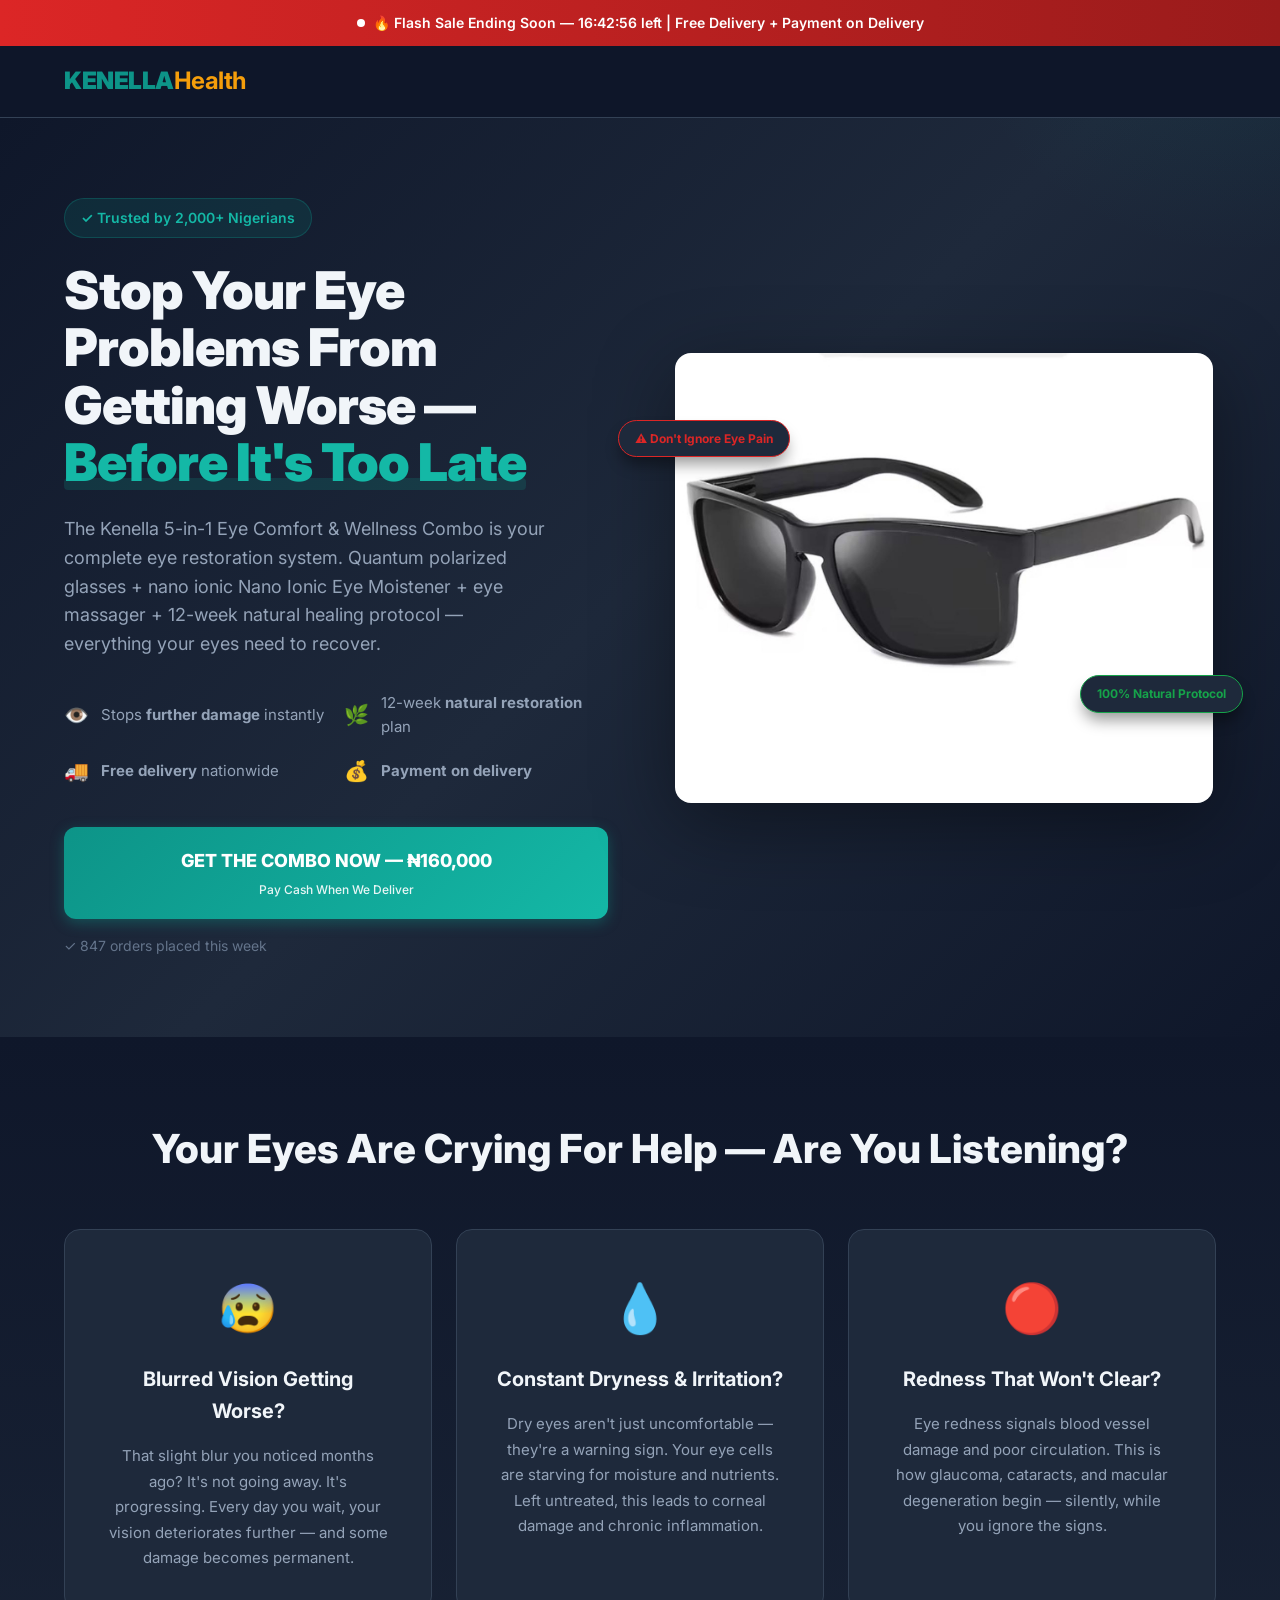
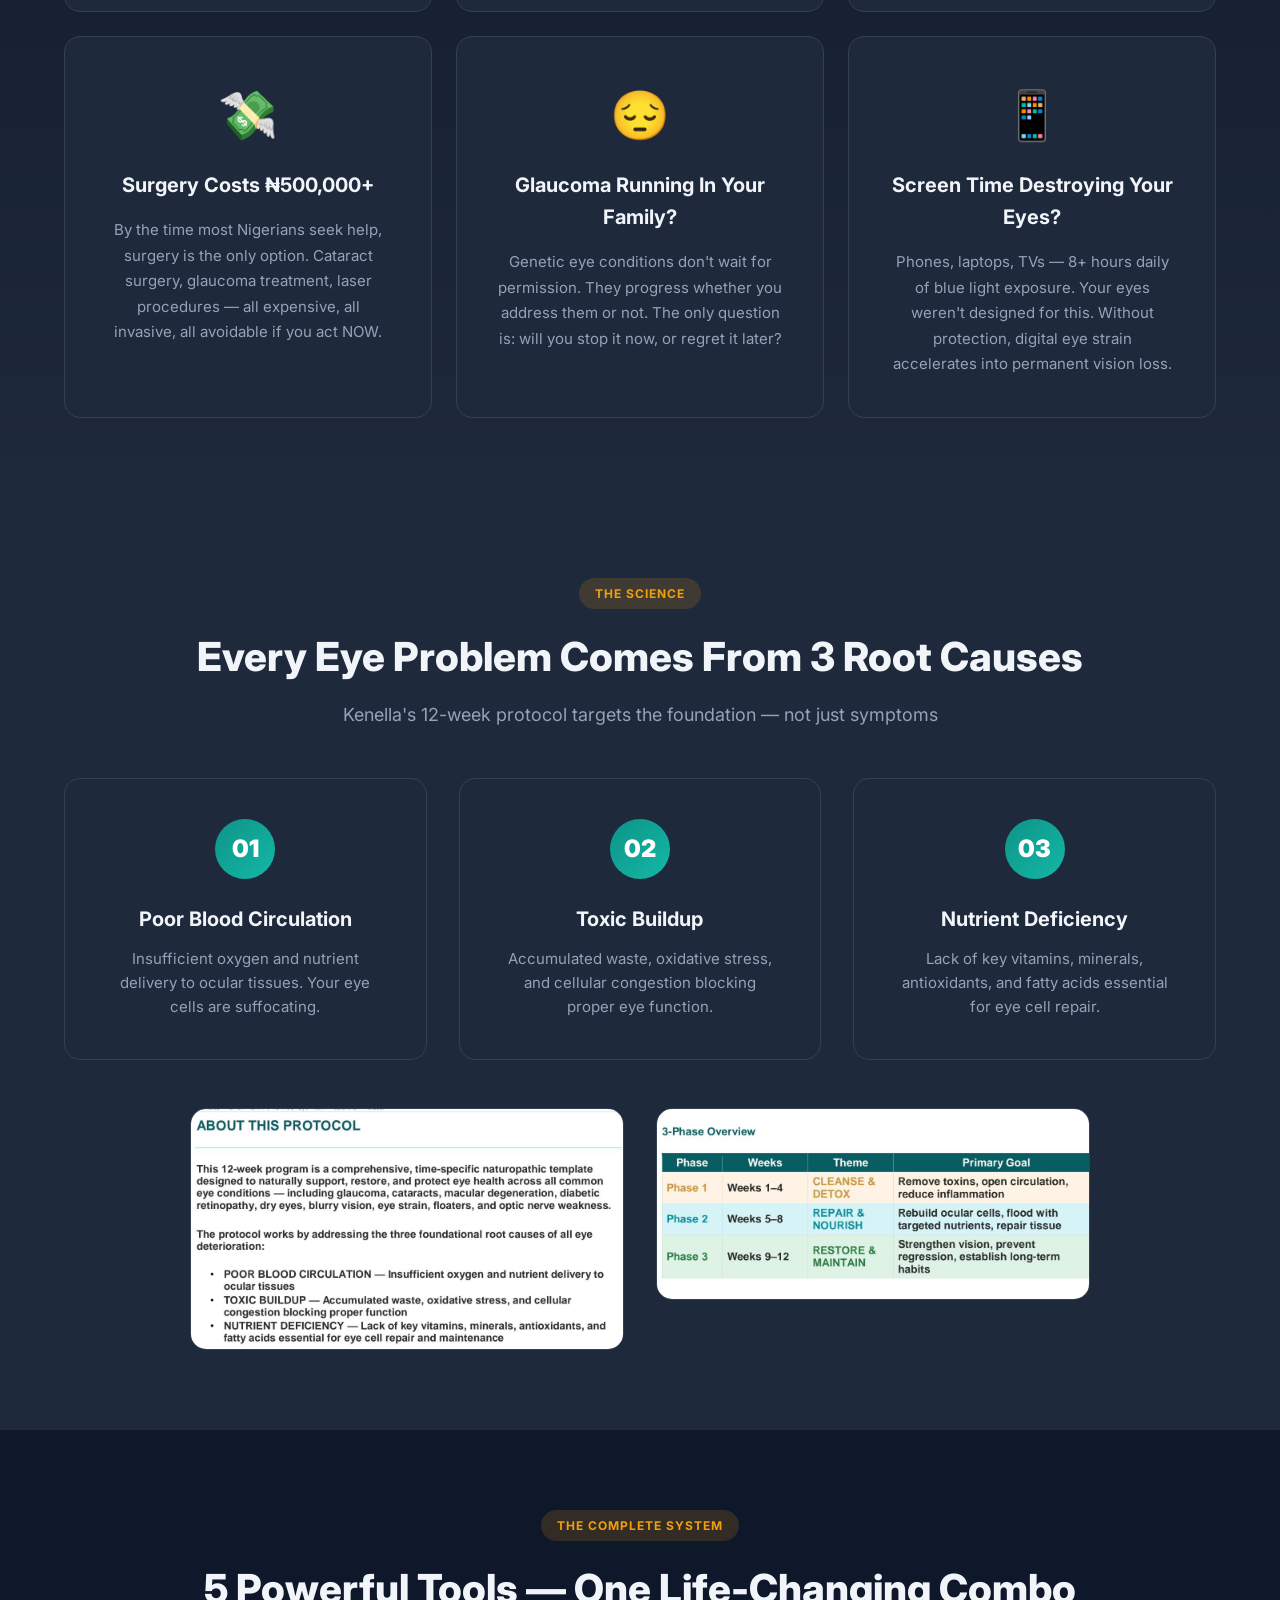
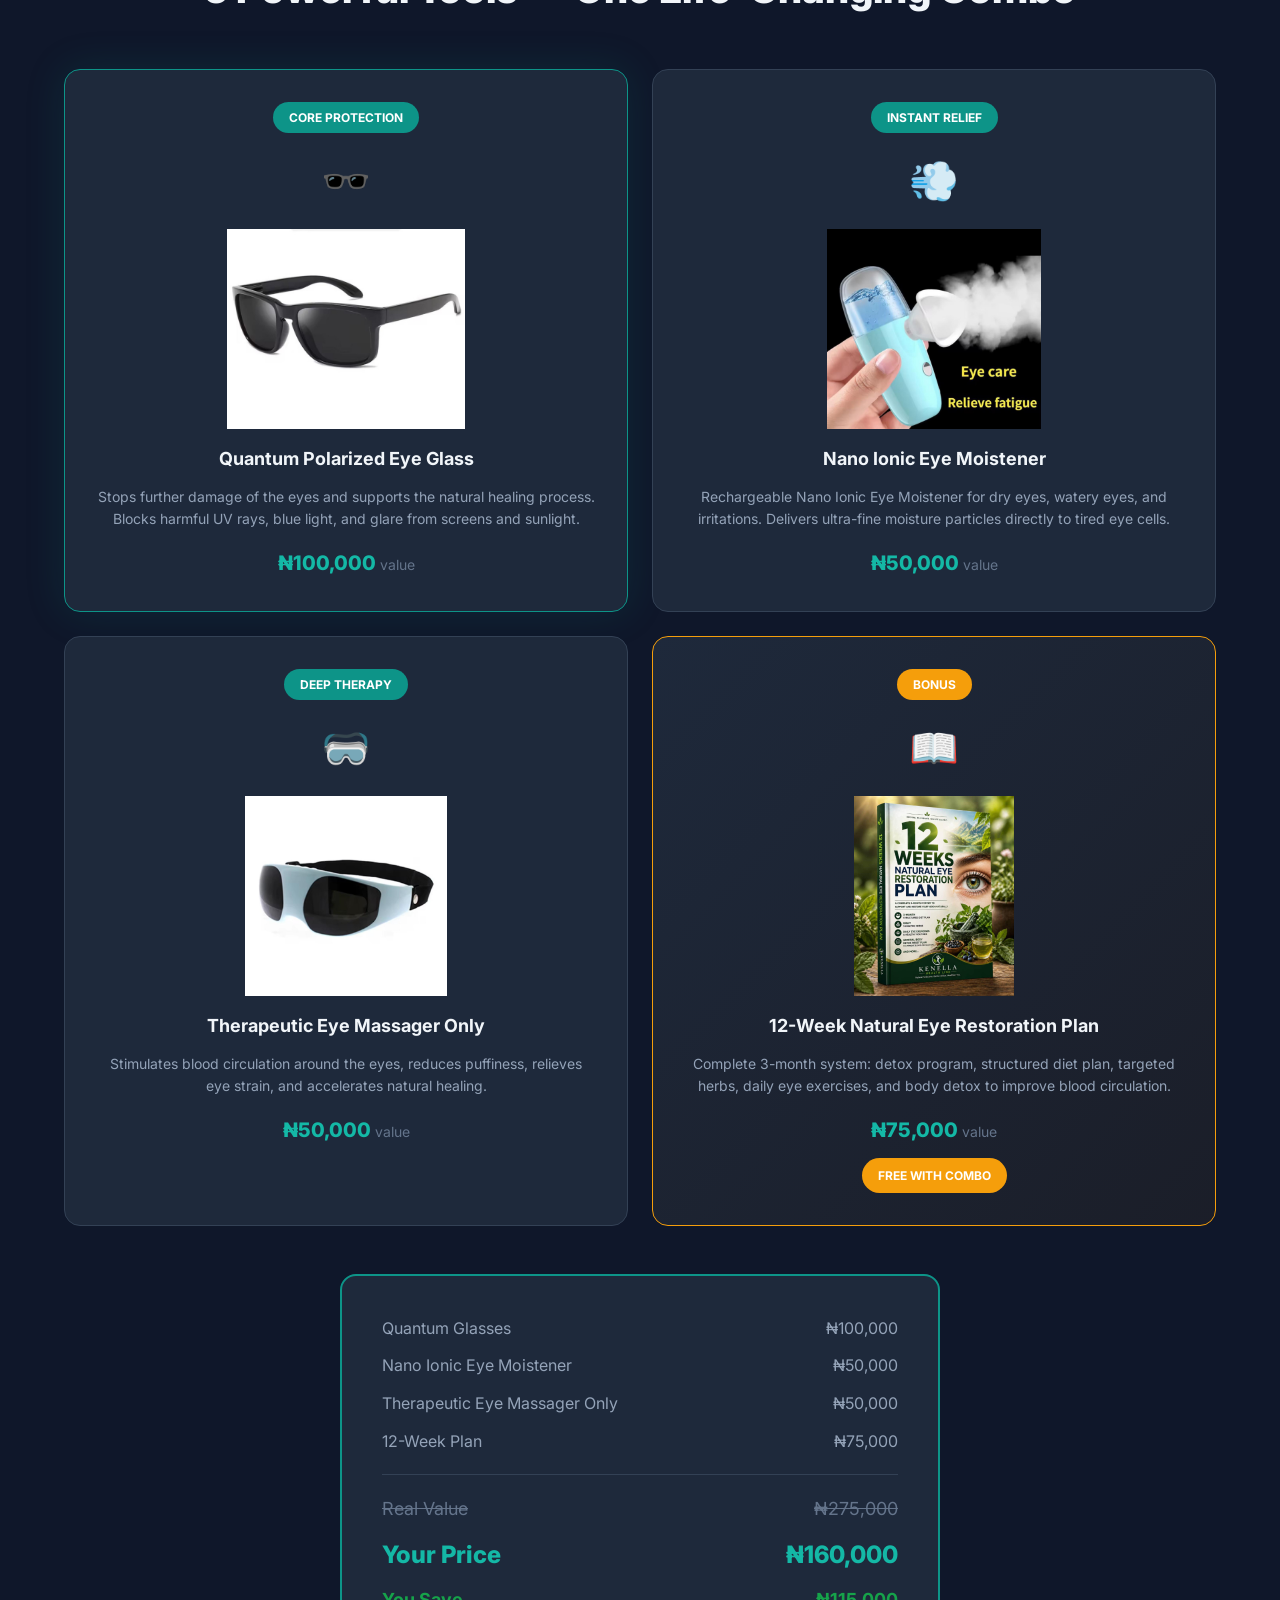
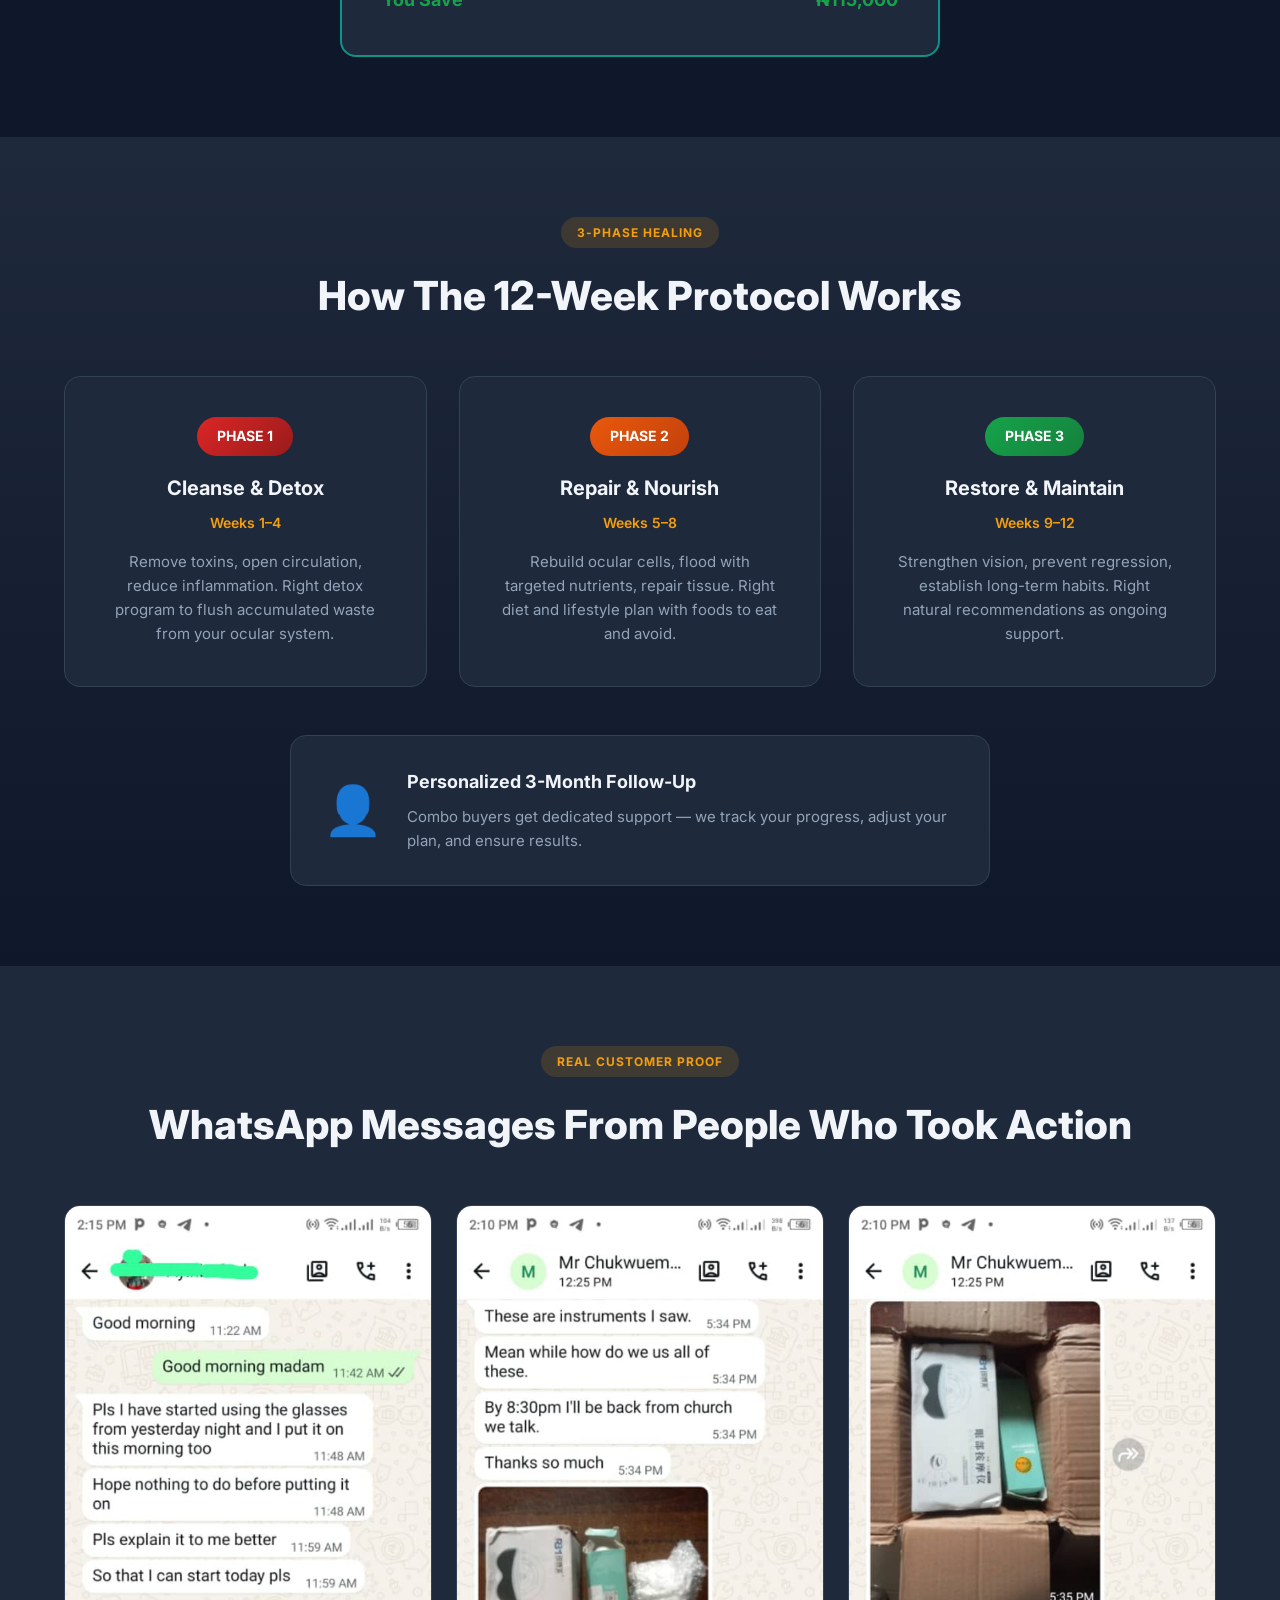
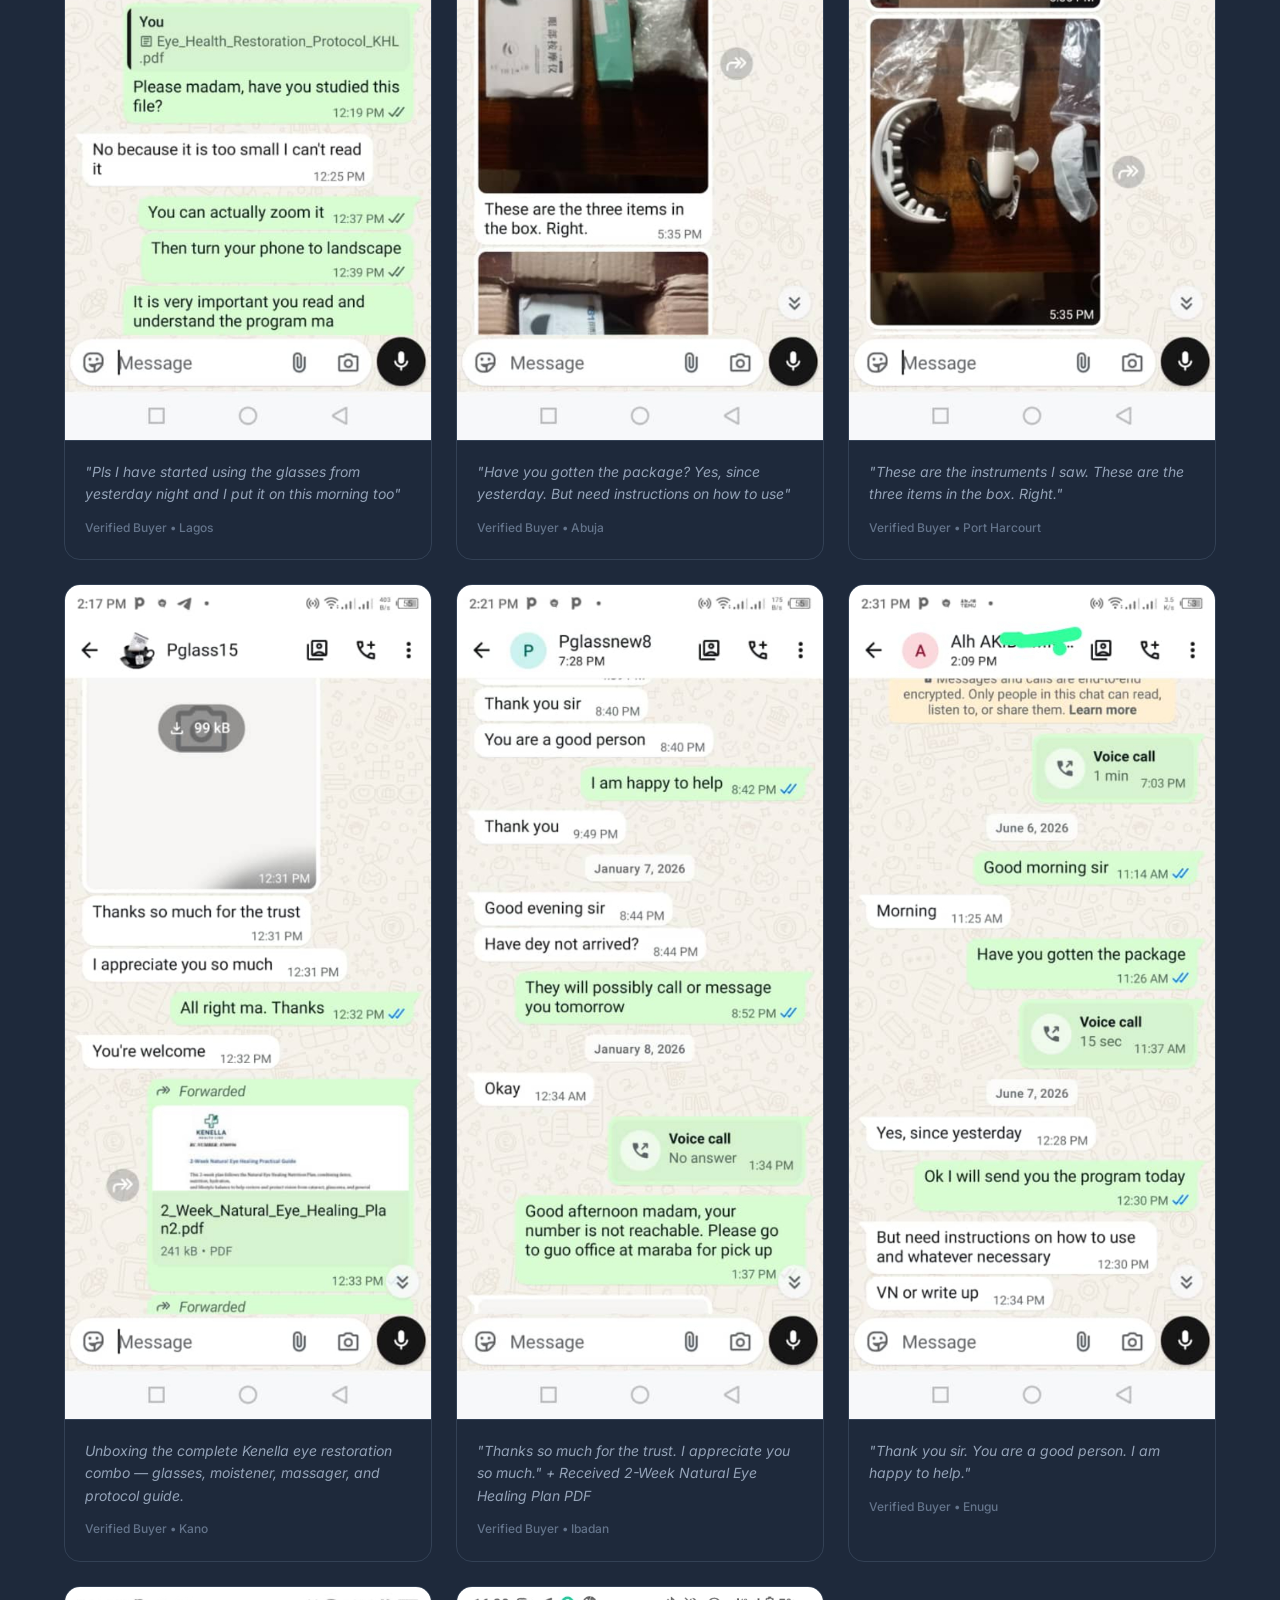
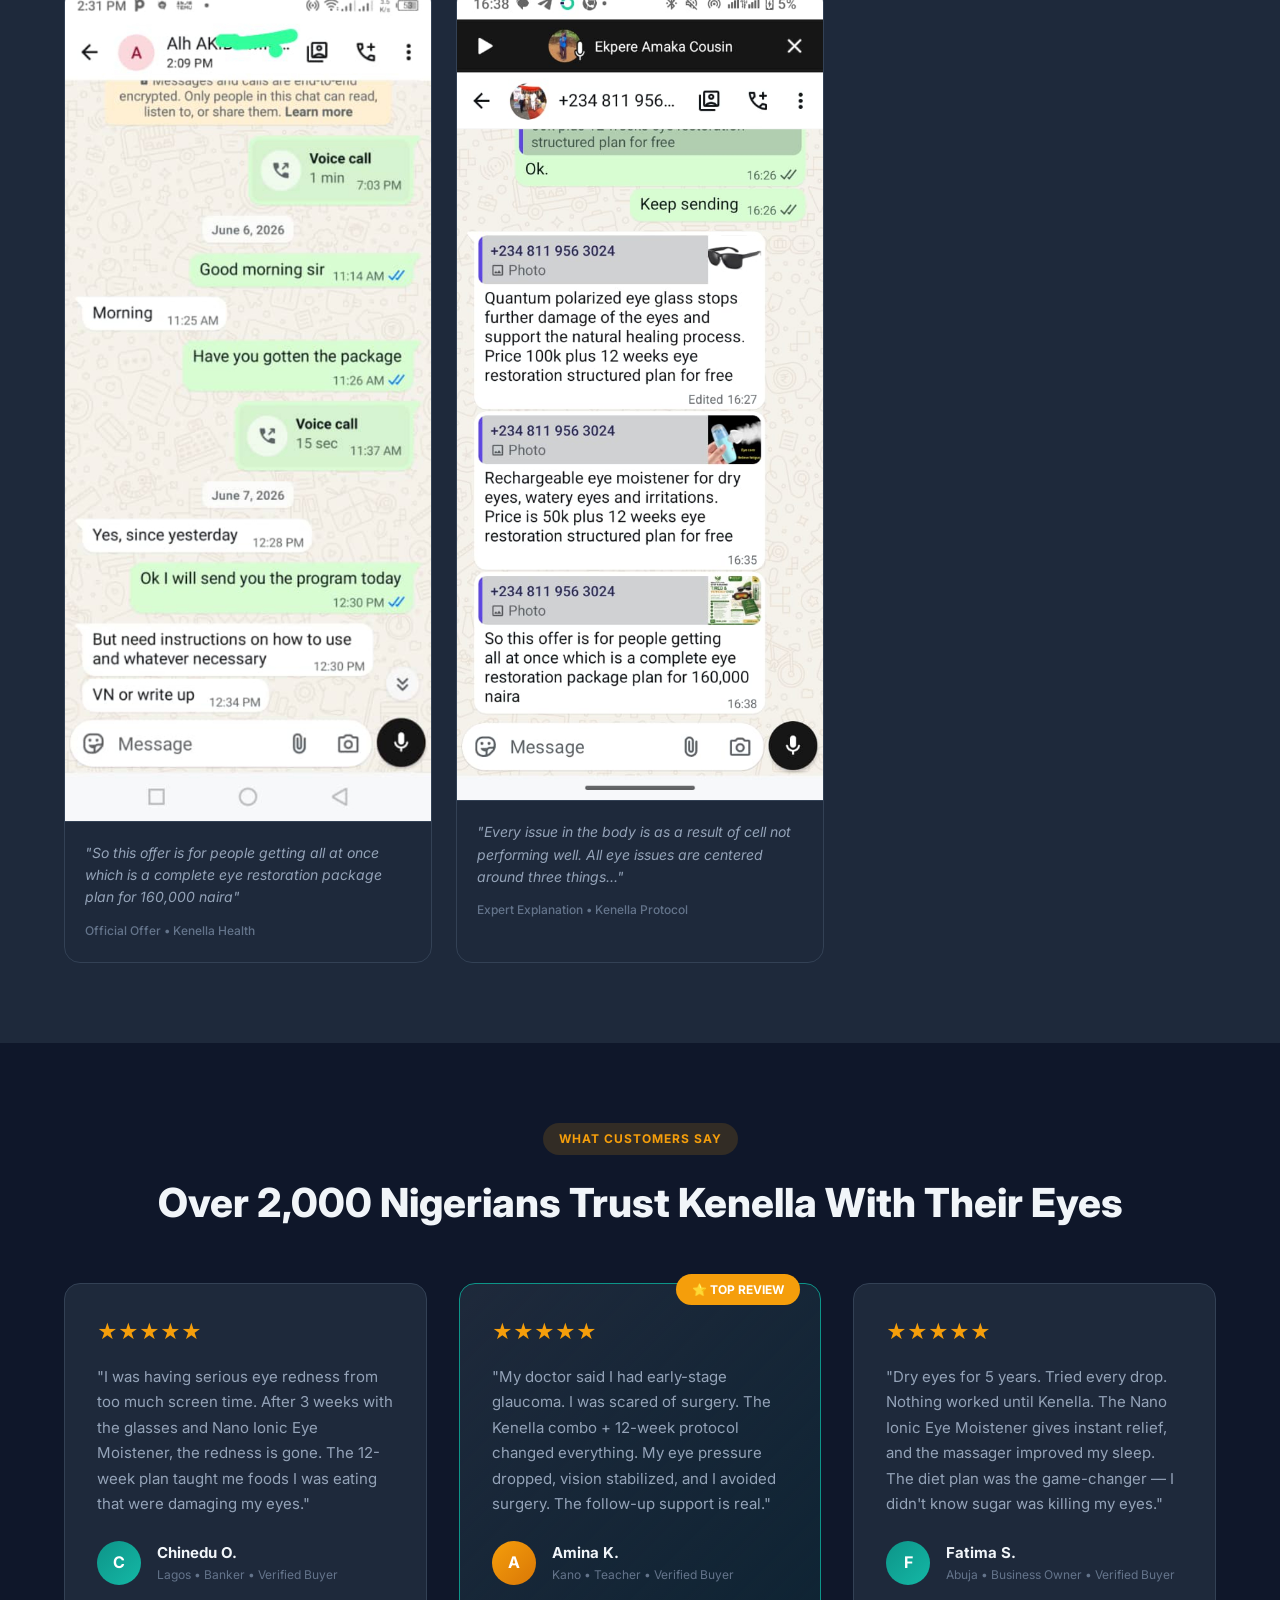
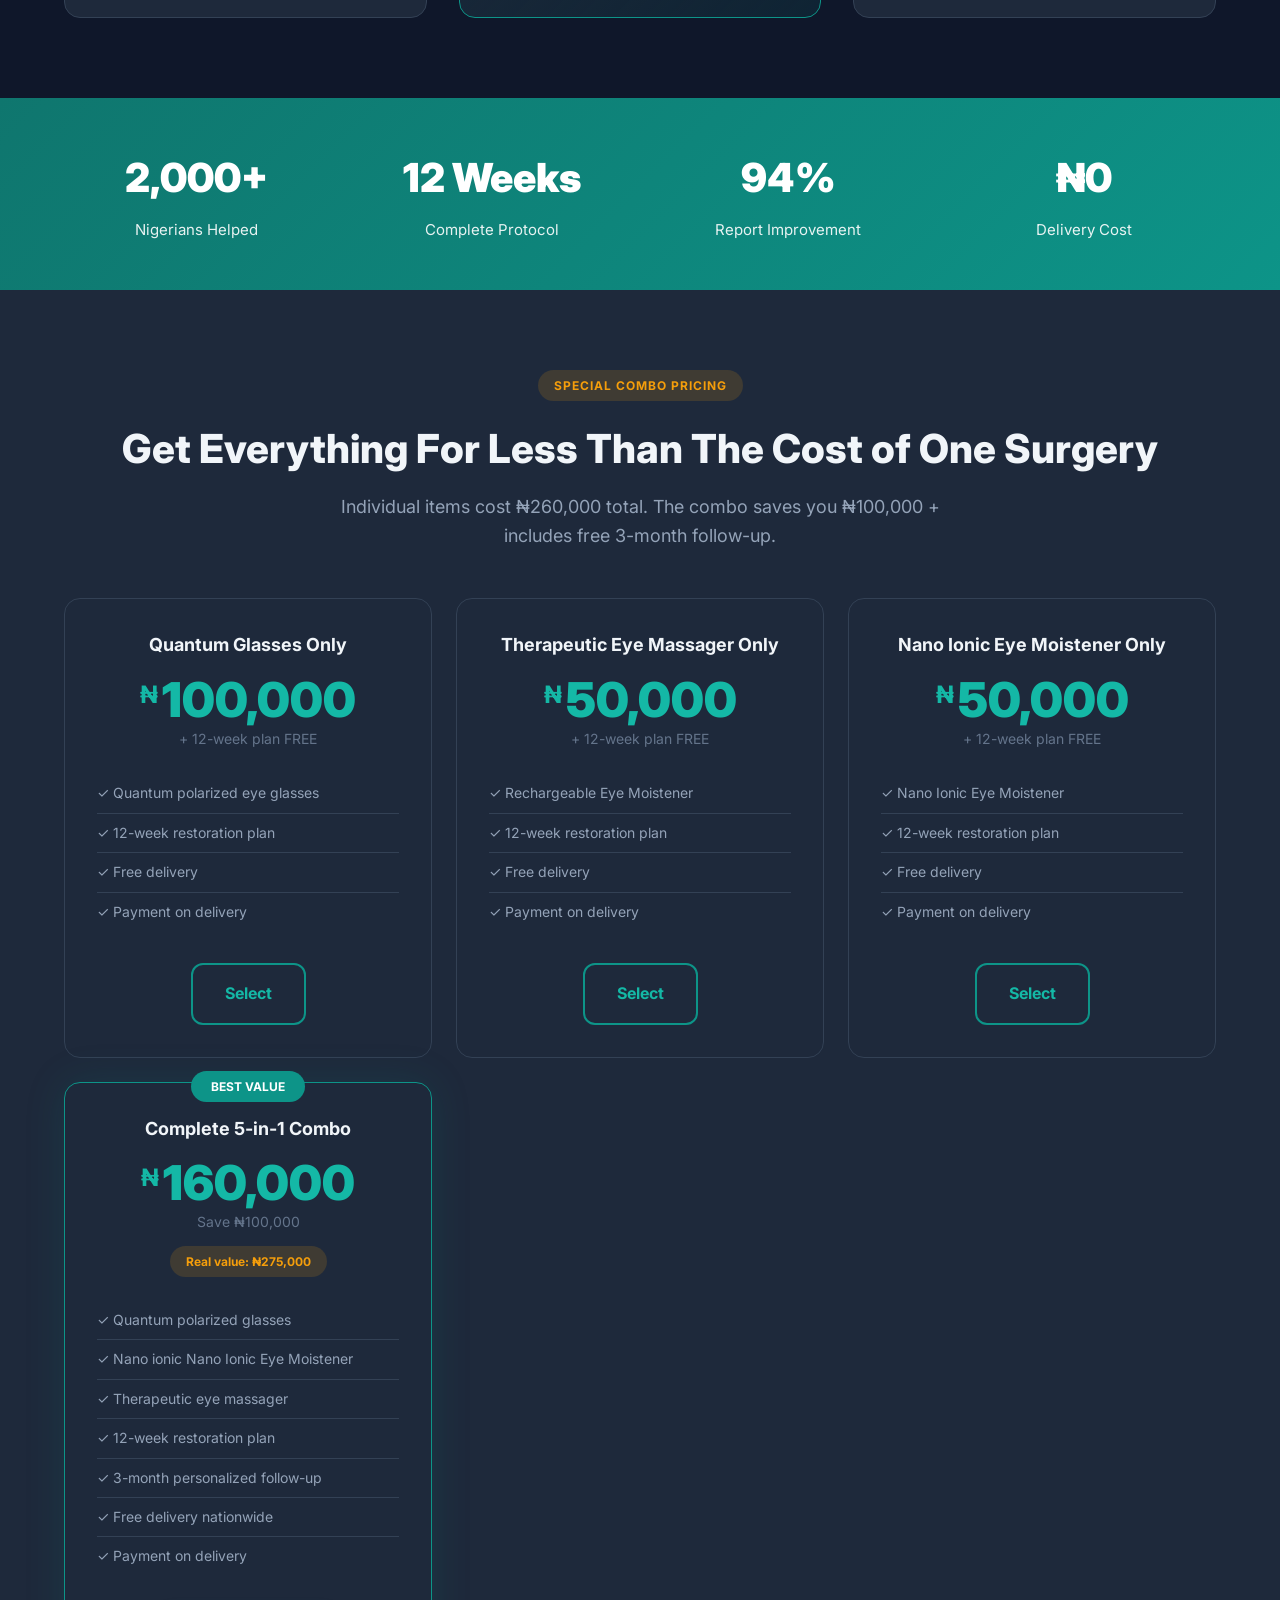
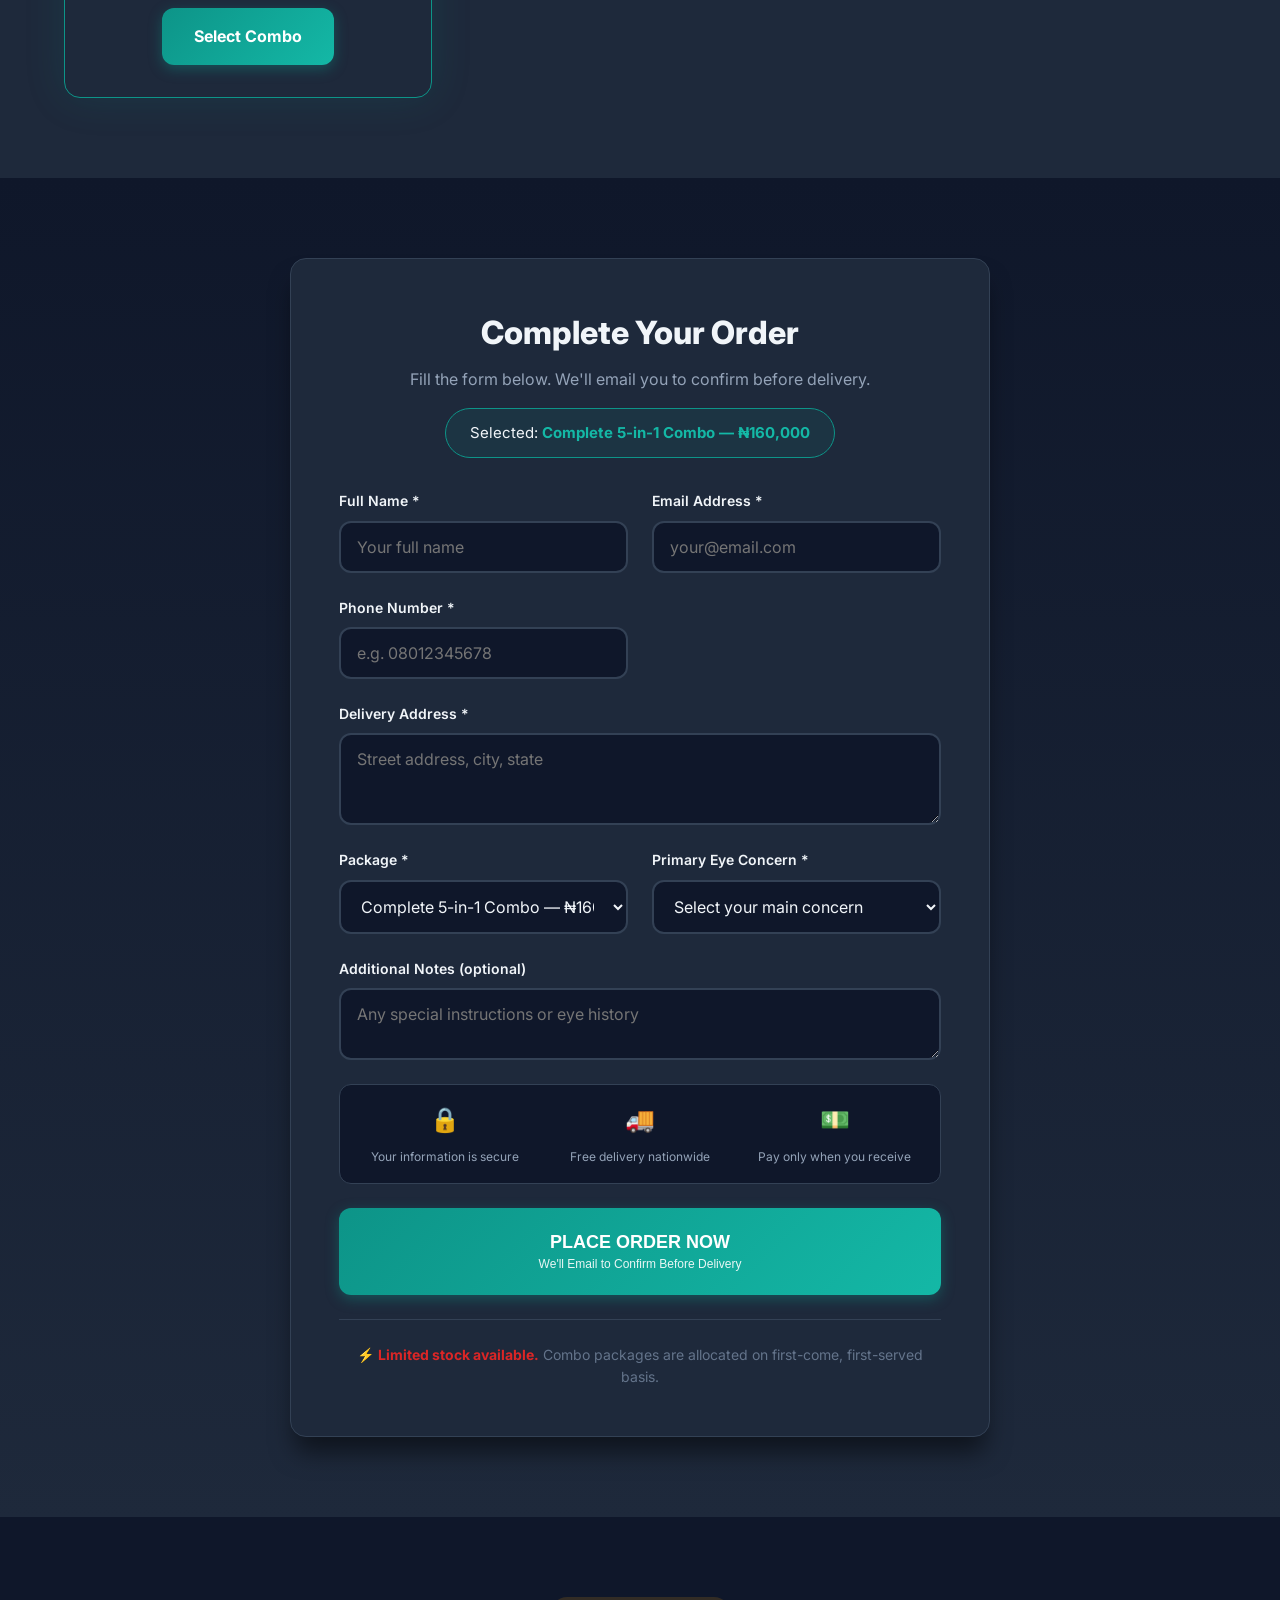
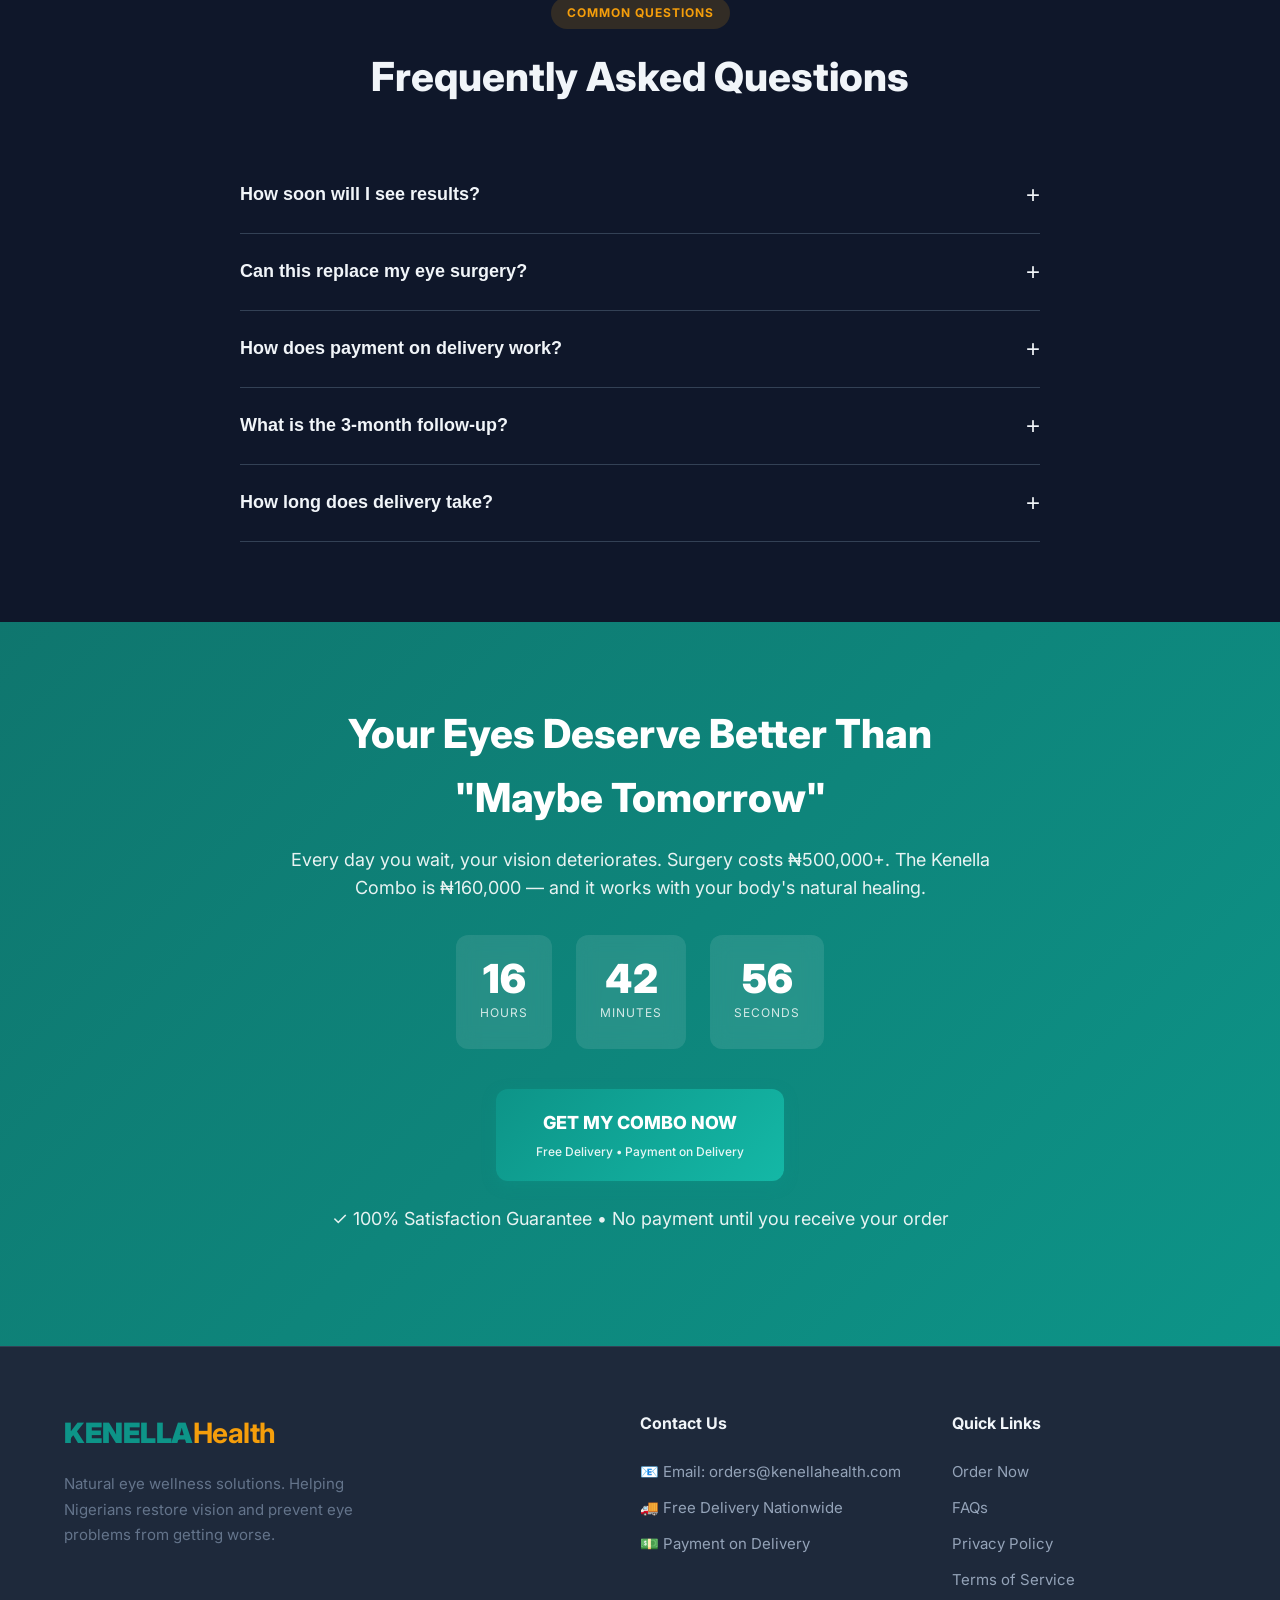
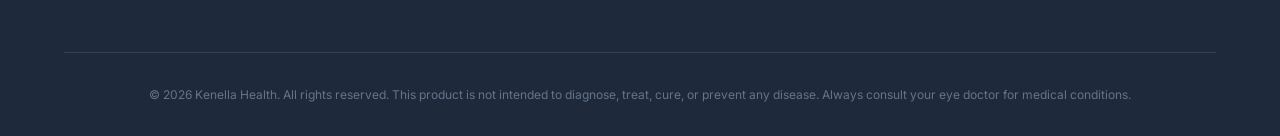
==== index.html @ 9e949dae "edited some parts" ====
<!DOCTYPE html>
<html lang="en">
<head>
    <meta charset="UTF-8">
    <meta name="viewport" content="width=device-width, initial-scale=1.0">
    <title>Kenella 5-in-1 Eye Comfort & Wellness Combo — Restore Your Vision Naturally | Kenella Health</title>
    <meta name="description" content="The Kenella 5-in-1 Eye Comfort Combo includes quantum polarized glasses, nano ionic Nano Ionic Eye Moistener, eye massager + 12-week natural restoration plan. Payment on delivery.">
    <link rel="preconnect" href="https://fonts.googleapis.com">
    <link href="https://fonts.googleapis.com/css2?family=Inter:wght@400;500;600;700;800;900&display=swap" rel="stylesheet">
    <link rel="stylesheet" href="styles.css">
    <!-- Meta Pixel -->
    <script>
        !function(f,b,e,v,n,t,s)
        {if(f.fbq)return;n=f.fbq=function(){n.callMethod?
        n.callMethod.apply(n,arguments):n.queue.push(arguments)};
        if(!f._fbq)f._fbq=n;n.push=n;n.loaded=!0;n.version='2.0';
        n.queue=[];t=b.createElement(e);t.async=!0;
        t.src=v;s=b.getElementsByTagName(e)[0];
        s.parentNode.insertBefore(t,s)}(window, document,'script',
        'https://connect.facebook.net/en_US/fbevents.js');
        fbq('init', 'YOUR_PIXEL_ID');
        fbq('track', 'PageView');
    </script>
</head>
<body>

    <!-- URGENCY BAR -->
    <div class="urgency-bar">
        <span class="pulse-dot"></span>
        <p>🔥 Flash Sale Ending Soon — <span id="countdown">04:59:32</span> left | Free Delivery + Payment on Delivery</p>
    </div>

    <!-- NAVIGATION -->
    <nav class="navbar">
        <div class="container nav-container">
            <div class="logo">KENELLA<span class="logo-accent">Health</span></div>
        </div>
    </nav>

    <!-- HERO SECTION -->
    <section class="hero">
        <div class="container hero-grid">
            <div class="hero-content">
                <div class="badge">✓ Trusted by 2,000+ Nigerians</div>
                <h1>Stop Your Eye Problems From Getting Worse — <span class="highlight">Before It's Too Late</span></h1>
                <p class="hero-sub">The Kenella 5-in-1 Eye Comfort & Wellness Combo is your complete eye restoration system. Quantum polarized glasses + nano ionic Nano Ionic Eye Moistener + eye massager + 12-week natural healing protocol — everything your eyes need to recover.</p>
                
                <div class="hero-features">
                    <div class="feature-item">
                        <span class="feature-icon">👁️</span>
                        <span>Stops <strong>further damage</strong> instantly</span>
                    </div>
                    <div class="feature-item">
                        <span class="feature-icon">🌿</span>
                        <span>12-week <strong>natural restoration</strong> plan</span>
                    </div>
                    <div class="feature-item">
                        <span class="feature-icon">🚚</span>
                        <span><strong>Free delivery</strong> nationwide</span>
                    </div>
                    <div class="feature-item">
                        <span class="feature-icon">💰</span>
                        <span><strong>Payment on delivery</strong></span>
                    </div>
                </div>

                <div class="hero-cta">
                    <a href="#order" class="btn btn-primary btn-large" onclick="fbq('track', 'InitiateCheckout')">
                        <span class="btn-text">GET THE COMBO NOW — ₦160,000</span>
                        <span class="btn-sub">Pay Cash When We Deliver</span>
                    </a>
                    <p class="trust-text">✓ 847 orders placed this week</p>
                </div>
            </div>
            
            <div class="hero-image">
                <div class="product-showcase">
                    <img src="img/hero-glasses.jpg" alt="Quantum Polarized Eye Glasses" class="product-hero-img main-product">
                    <div class="floating-badge badge-urgent">⚠️ Don't Ignore Eye Pain</div>
                    <div class="floating-badge badge-natural">100% Natural Protocol</div>
                </div>
            </div>
        </div>
    </section>

    <!-- PROBLEM AGITATION -->
    <section class="problem">
        <div class="container">
            <h2>Your Eyes Are Crying For Help — Are You Listening?</h2>
            <div class="problem-grid">
                <div class="problem-card">
                    <div class="problem-icon">😰</div>
                    <h3>Blurred Vision Getting Worse?</h3>
                    <p>That slight blur you noticed months ago? It's not going away. It's progressing. Every day you wait, your vision deteriorates further — and some damage becomes permanent.</p>
                </div>
                <div class="problem-card">
                    <div class="problem-icon">💧</div>
                    <h3>Constant Dryness & Irritation?</h3>
                    <p>Dry eyes aren't just uncomfortable — they're a warning sign. Your eye cells are starving for moisture and nutrients. Left untreated, this leads to corneal damage and chronic inflammation.</p>
                </div>
                <div class="problem-card">
                    <div class="problem-icon">🔴</div>
                    <h3>Redness That Won't Clear?</h3>
                    <p>Eye redness signals blood vessel damage and poor circulation. This is how glaucoma, cataracts, and macular degeneration begin — silently, while you ignore the signs.</p>
                </div>
                <div class="problem-card">
                    <div class="problem-icon">💸</div>
                    <h3>Surgery Costs ₦500,000+</h3>
                    <p>By the time most Nigerians seek help, surgery is the only option. Cataract surgery, glaucoma treatment, laser procedures — all expensive, all invasive, all avoidable if you act NOW.</p>
                </div>
                <div class="problem-card">
                    <div class="problem-icon">😔</div>
                    <h3>Glaucoma Running In Your Family?</h3>
                    <p>Genetic eye conditions don't wait for permission. They progress whether you address them or not. The only question is: will you stop it now, or regret it later?</p>
                </div>
                <div class="problem-card">
                    <div class="problem-icon">📱</div>
                    <h3>Screen Time Destroying Your Eyes?</h3>
                    <p>Phones, laptops, TVs — 8+ hours daily of blue light exposure. Your eyes weren't designed for this. Without protection, digital eye strain accelerates into permanent vision loss.</p>
                </div>
            </div>
        </div>
    </section>

    <!-- THE ROOT CAUSES -->
    <section class="root-causes">
        <div class="container">
            <div class="section-header">
                <span class="section-label">THE SCIENCE</span>
                <h2>Every Eye Problem Comes From 3 Root Causes</h2>
                <p class="section-sub">Kenella's 12-week protocol targets the foundation — not just symptoms</p>
            </div>
            <div class="causes-grid">
                <div class="cause-card">
                    <div class="cause-number">01</div>
                    <h3>Poor Blood Circulation</h3>
                    <p>Insufficient oxygen and nutrient delivery to ocular tissues. Your eye cells are suffocating.</p>
                </div>
                <div class="cause-card">
                    <div class="cause-number">02</div>
                    <h3>Toxic Buildup</h3>
                    <p>Accumulated waste, oxidative stress, and cellular congestion blocking proper eye function.</p>
                </div>
                <div class="cause-card">
                    <div class="cause-number">03</div>
                    <h3>Nutrient Deficiency</h3>
                    <p>Lack of key vitamins, minerals, antioxidants, and fatty acids essential for eye cell repair.</p>
                </div>
            </div>
            <div class="protocol-images">
                <img src="img/protocol-about.jpg" alt="About the 12-week eye restoration protocol" class="protocol-img">
                <img src="img/protocol-phases.jpg" alt="3-Phase overview of the restoration plan" class="protocol-img">
            </div>
        </div>
    </section>

    <!-- SOLUTION / WHAT'S IN THE COMBO -->
    <section class="solution">
        <div class="container">
            <div class="section-header">
                <span class="section-label">THE COMPLETE SYSTEM</span>
                <h2>5 Powerful Tools — One Life-Changing Combo</h2>
            </div>
            <div class="combo-grid">
                <div class="combo-card featured">
                    <div class="combo-tag">CORE PROTECTION</div>
                    <div class="combo-icon">🕶️</div>
                    <img src="img/hero-glasses.jpg" alt="Quantum Polarized Eye Glasses" class="combo-img">
                    <h3>Quantum Polarized Eye Glass</h3>
                    <p>Stops further damage of the eyes and supports the natural healing process. Blocks harmful UV rays, blue light, and glare from screens and sunlight.</p>
                    <div class="combo-price">₦100,000 <span class="combo-value">value</span></div>
                </div>
                <div class="combo-card">
                    <div class="combo-tag">INSTANT RELIEF</div>
                    <div class="combo-icon">💨</div>
                    <img src="img/hero-sprayer.jpg" alt="Nano Ionic Eye Moisture Nano Ionic Eye Moistener" class="combo-img">
                    <h3>Nano Ionic Eye Moistener</h3>
                    <p>Rechargeable Nano Ionic Eye Moistener for dry eyes, watery eyes, and irritations. Delivers ultra-fine moisture particles directly to tired eye cells.</p>
                    <div class="combo-price">₦50,000 <span class="combo-value">value</span></div>
                </div>
                <div class="combo-card">
                    <div class="combo-tag">DEEP THERAPY</div>
                    <div class="combo-icon">🥽</div>
                    <img src="img/hero-massager.jpg" alt="Eye Massager" class="combo-img">
                    <h3>Therapeutic Eye Massager Only</h3>
                    <p>Stimulates blood circulation around the eyes, reduces puffiness, relieves eye strain, and accelerates natural healing.</p>
                    <div class="combo-price">₦50,000 <span class="combo-value">value</span></div>
                </div>
                <div class="combo-card bonus">
                    <div class="combo-tag">BONUS</div>
                    <div class="combo-icon">📖</div>
                    <img src="img/hero-plan.jpg" alt="12 Weeks Natural Eye Restoration Plan" class="combo-img">
                    <h3>12-Week Natural Eye Restoration Plan</h3>
                    <p>Complete 3-month system: detox program, structured diet plan, targeted herbs, daily eye exercises, and body detox to improve blood circulation.</p>
                    <div class="combo-price">₦75,000 <span class="combo-value">value</span></div>
                    <div class="combo-bonus-tag">FREE WITH COMBO</div>
                </div>
            </div>
            <div class="combo-total">
                <div class="total-breakdown">
                    <div class="total-item"><span>Quantum Glasses</span><span>₦100,000</span></div>
                    <div class="total-item"><span>Nano Ionic Eye Moistener</span><span>₦50,000</span></div>
                    <div class="total-item"><span>Therapeutic Eye Massager Only</span><span>₦50,000</span></div>
                    <div class="total-item"><span>12-Week Plan</span><span>₦75,000</span></div>
                    <div class="total-divider"></div>
                    <div class="total-item total-real"><span>Real Value</span><span>₦275,000</span></div>
                    <div class="total-item total-save"><span>Your Price</span><span>₦160,000</span></div>
                    <div class="total-item total-save-amount"><span>You Save</span><span>₦115,000</span></div>
                </div>
            </div>
        </div>
    </section>

    <!-- 12-WEEK PROTOCOL DETAILS -->
    <section class="protocol">
        <div class="container">
            <div class="section-header">
                <span class="section-label">3-PHASE HEALING</span>
                <h2>How The 12-Week Protocol Works</h2>
            </div>
            <div class="phases-grid">
                <div class="phase-card">
                    <div class="phase-badge phase-1">PHASE 1</div>
                    <h3>Cleanse & Detox</h3>
                    <div class="phase-weeks">Weeks 1–4</div>
                    <p>Remove toxins, open circulation, reduce inflammation. Right detox program to flush accumulated waste from your ocular system.</p>
                </div>
                <div class="phase-card">
                    <div class="phase-badge phase-2">PHASE 2</div>
                    <h3>Repair & Nourish</h3>
                    <div class="phase-weeks">Weeks 5–8</div>
                    <p>Rebuild ocular cells, flood with targeted nutrients, repair tissue. Right diet and lifestyle plan with foods to eat and avoid.</p>
                </div>
                <div class="phase-card">
                    <div class="phase-badge phase-3">PHASE 3</div>
                    <h3>Restore & Maintain</h3>
                    <div class="phase-weeks">Weeks 9–12</div>
                    <p>Strengthen vision, prevent regression, establish long-term habits. Right natural recommendations as ongoing support.</p>
                </div>
            </div>
            <div class="protocol-cta">
                <div class="protocol-support">
                    <span class="support-icon">👤</span>
                    <div class="support-text">
                        <strong>Personalized 3-Month Follow-Up</strong>
                        <p>Combo buyers get dedicated support — we track your progress, adjust your plan, and ensure results.</p>
                    </div>
                </div>
            </div>
        </div>
    </section>

    <!-- TESTIMONIALS — SCREENSHOTS -->
    <section class="testimonials-screenshots">
        <div class="container">
            <div class="section-header">
                <span class="section-label">REAL CUSTOMER PROOF</span>
                <h2>WhatsApp Messages From People Who Took Action</h2>
            </div>
            <div class="screenshots-grid">
                <div class="screenshot-card">
                    <img src="img/testimonial1.jpg" alt="Customer started using the glasses" loading="lazy">
                    <div class="screenshot-caption">
                        <p>"Pls I have started using the glasses from yesterday night and I put it on this morning too"</p>
                        <span class="screenshot-meta">Verified Buyer • Lagos</span>
                    </div>
                </div>
                <div class="screenshot-card">
                    <img src="img/testimonial2.jpg" alt="Customer received package" loading="lazy">
                    <div class="screenshot-caption">
                        <p>"Have you gotten the package? Yes, since yesterday. But need instructions on how to use"</p>
                        <span class="screenshot-meta">Verified Buyer • Abuja</span>
                    </div>
                </div>
                <div class="screenshot-card">
                    <img src="img/testimonial3.jpg" alt="Customer unboxing items" loading="lazy">
                    <div class="screenshot-caption">
                        <p>"These are the instruments I saw. These are the three items in the box. Right."</p>
                        <span class="screenshot-meta">Verified Buyer • Port Harcourt</span>
                    </div>
                </div>
                <div class="screenshot-card">
                    <img src="img/testimonial4.jpg" alt="More unboxing photos" loading="lazy">
                    <div class="screenshot-caption">
                        <p>Unboxing the complete Kenella eye restoration combo — glasses, moistener, massager, and protocol guide.</p>
                        <span class="screenshot-meta">Verified Buyer • Kano</span>
                    </div>
                </div>
                <div class="screenshot-card">
                    <img src="img/testimonial5.jpg" alt="Customer thanks and PDF received" loading="lazy">
                    <div class="screenshot-caption">
                        <p>"Thanks so much for the trust. I appreciate you so much." + Received 2-Week Natural Eye Healing Plan PDF</p>
                        <span class="screenshot-meta">Verified Buyer • Ibadan</span>
                    </div>
                </div>
                <div class="screenshot-card">
                    <img src="img/testimonial6.jpg" alt="Customer appreciation" loading="lazy">
                    <div class="screenshot-caption">
                        <p>"Thank you sir. You are a good person. I am happy to help."</p>
                        <span class="screenshot-meta">Verified Buyer • Enugu</span>
                    </div>
                </div>
                <div class="screenshot-card">
                    <img src="img/testimonial6.jpg" alt="160k combo offer" loading="lazy">
                    <div class="screenshot-caption">
                        <p>"So this offer is for people getting all at once which is a complete eye restoration package plan for 160,000 naira"</p>
                        <span class="screenshot-meta">Official Offer • Kenella Health</span>
                    </div>
                </div>
                <div class="screenshot-card">
                    <img src="img/testimonial9.jpg" alt="Full program explanation" loading="lazy">
                    <div class="screenshot-caption">
                        <p>"Every issue in the body is as a result of cell not performing well. All eye issues are centered around three things..."</p>
                        <span class="screenshot-meta">Expert Explanation • Kenella Protocol</span>
                    </div>
                </div>
            </div>
        </div>
    </section>

    <!-- TESTIMONIALS — STYLED CARDS -->
    <section class="testimonials-styled">
        <div class="container">
            <div class="section-header">
                <span class="section-label">WHAT CUSTOMERS SAY</span>
                <h2>Over 2,000 Nigerians Trust Kenella With Their Eyes</h2>
            </div>
            <div class="testimonials-grid">
                <div class="testimonial-card">
                    <div class="testimonial-stars">★★★★★</div>
                    <p class="testimonial-text">"I was having serious eye redness from too much screen time. After 3 weeks with the glasses and Nano Ionic Eye Moistener, the redness is gone. The 12-week plan taught me foods I was eating that were damaging my eyes."</p>
                    <div class="testimonial-author">
                        <div class="author-avatar">C</div>
                        <div class="author-info">
                            <strong>Chinedu O.</strong>
                            <span>Lagos • Banker • Verified Buyer</span>
                        </div>
                    </div>
                </div>
                <div class="testimonial-card featured">
                    <div class="testimonial-stars">★★★★★</div>
                    <p class="testimonial-text">"My doctor said I had early-stage glaucoma. I was scared of surgery. The Kenella combo + 12-week protocol changed everything. My eye pressure dropped, vision stabilized, and I avoided surgery. The follow-up support is real."</p>
                    <div class="testimonial-author">
                        <div class="author-avatar">A</div>
                        <div class="author-info">
                            <strong>Amina K.</strong>
                            <span>Kano • Teacher • Verified Buyer</span>
                        </div>
                    </div>
                    <div class="testimonial-badge">⭐ TOP REVIEW</div>
                </div>
                <div class="testimonial-card">
                    <div class="testimonial-stars">★★★★★</div>
                    <p class="testimonial-text">"Dry eyes for 5 years. Tried every drop. Nothing worked until Kenella. The Nano Ionic Eye Moistener gives instant relief, and the massager improved my sleep. The diet plan was the game-changer — I didn't know sugar was killing my eyes."</p>
                    <div class="testimonial-author">
                        <div class="author-avatar">F</div>
                        <div class="author-info">
                            <strong>Fatima S.</strong>
                            <span>Abuja • Business Owner • Verified Buyer</span>
                        </div>
                    </div>
                </div>
            </div>
        </div>
    </section>

    <!-- SOCIAL PROOF STRIP -->
    <section class="social-proof">
        <div class="container">
            <div class="stats-grid">
                <div class="stat-item">
                    <div class="stat-number">2,000+</div>
                    <div class="stat-label">Nigerians Helped</div>
                </div>
                <div class="stat-item">
                    <div class="stat-number">12 Weeks</div>
                    <div class="stat-label">Complete Protocol</div>
                </div>
                <div class="stat-item">
                    <div class="stat-number">94%</div>
                    <div class="stat-label">Report Improvement</div>
                </div>
                <div class="stat-item">
                    <div class="stat-number">₦0</div>
                    <div class="stat-label">Delivery Cost</div>
                </div>
            </div>
        </div>
    </section>

    <!-- PRICING / ORDER SECTION -->
    <section class="pricing" id="order">
        <div class="container">
            <div class="section-header">
                <span class="section-label">SPECIAL COMBO PRICING</span>
                <h2>Get Everything For Less Than The Cost of One Surgery</h2>
                <p class="section-sub">Individual items cost ₦260,000 total. The combo saves you ₦100,000 + includes free 3-month follow-up.</p>
            </div>

            <div class="pricing-grid">
                <!-- Individual: Glasses -->
                <div class="pricing-card">
                    <div class="pricing-header">
                        <h3>Quantum Glasses Only</h3>
                        <div class="pricing-price">
                            <span class="currency">₦</span>
                            <span class="amount">100,000</span>
                        </div>
                        <p class="pricing-unit">+ 12-week plan FREE</p>
                    </div>
                    <ul class="pricing-features">
                        <li>✓ Quantum polarized eye glasses</li>
                        <li>✓ 12-week restoration plan</li>
                        <li>✓ Free delivery</li>
                        <li>✓ Payment on delivery</li>
                    </ul>
                    <a href="#order-form" class="btn btn-outline" onclick="selectBundle(1)">Select</a>
                </div>

                <!-- individual: eye massager -->
                <div class="pricing-card">
                    <div class="pricing-header">
                        <h3>Therapeutic Eye Massager Only</h3>
                        <div class="pricing-price">
                            <span class="currency">₦</span>
                            <span class="amount">50,000</span>
                        </div>
                        <p class="pricing-unit">+ 12-week plan FREE</p>
                    </div>
                    <ul class="pricing-features">
                        <li>✓ Rechargeable Eye Moistener</li>
                        <li>✓ 12-week restoration plan</li>
                        <li>✓ Free delivery</li>
                        <li>✓ Payment on delivery</li>
                    </ul>
                    <a href="#order-form" class="btn btn-outline" onclick="selectBundle(4)">Select</a>
                </div>

                <!-- Individual: Nano Ionic Eye Moistener -->
                <div class="pricing-card">
                    <div class="pricing-header">
                        <h3>Nano Ionic Eye Moistener Only</h3>
                        <div class="pricing-price">
                            <span class="currency">₦</span>
                            <span class="amount">50,000</span>
                        </div>
                        <p class="pricing-unit">+ 12-week plan FREE</p>
                    </div>
                    <ul class="pricing-features">
                        <li>✓ Nano Ionic Eye Moistener</li>
                        <li>✓ 12-week restoration plan</li>
                        <li>✓ Free delivery</li>
                        <li>✓ Payment on delivery</li>
                    </ul>
                    <a href="#order-form" class="btn btn-outline" onclick="selectBundle(2)">Select</a>
                </div>

                <!-- COMBO — HERO -->
                <div class="pricing-card popular">
                    <div class="popular-tag">BEST VALUE</div>
                    <div class="pricing-header">
                        <h3>Complete 5-in-1 Combo</h3>
                        <div class="pricing-price">
                            <span class="currency">₦</span>
                            <span class="amount">160,000</span>
                        </div>
                        <p class="pricing-unit">Save ₦100,000</p>
                        <div class="pricing-save">Real value: ₦275,000</div>
                    </div>
                    <ul class="pricing-features">
                        <li>✓ Quantum polarized glasses</li>
                        <li>✓ Nano ionic Nano Ionic Eye Moistener</li>
                        <li>✓ Therapeutic eye massager</li>
                        <li>✓ 12-week restoration plan</li>
                        <li>✓ 3-month personalized follow-up</li>
                        <li>✓ Free delivery nationwide</li>
                        <li>✓ Payment on delivery</li>
                    </ul>
                    <a href="#order-form" class="btn btn-primary" onclick="selectBundle(3)">Select Combo</a>
                </div>
            </div>
        </div>
    </section>

    <!-- MONEY CONSENT MODAL -->
    <div class="modal" id="consentModal">
        <div class="modal-content consent-content">
            <div class="modal-icon">💰</div>
            <h3>Confirm Your Order</h3>
            <p>Before we process your delivery, please confirm:</p>
            
            <div class="consent-box">
                <p class="consent-question">Do you currently have <strong>₦<<span id="consentAmount">160,000</span></strong> available to pay for this order upon delivery?</p>
                
                <div class="consent-options">
                    <button type="button" class="btn btn-success btn-consent" onclick="confirmConsent(true)">
                        <span class="btn-text">YES, I HAVE THE MONEY</span>
                        <span class="btn-sub">Proceed with my order</span>
                    </button>
                    
                    <button type="button" class="btn btn-danger btn-consent" onclick="confirmConsent(false)">
                        <span class="btn-text">NO, NOT RIGHT NOW</span>
                        <span class="btn-sub">I'll order later</span>
                    </button>
                </div>
            </div>
            
            <p class="consent-note">⚠️ We deliver nationwide with <strong>payment on delivery</strong>. Please only order if you're ready to pay cash when our agent arrives.</p>
        </div>
    </div>

    <!-- ORDER FORM -->
    <section class="order-form" id="order-form">
        <div class="container">
            <div class="form-wrapper">
                <div class="form-header">
                    <h2>Complete Your Order</h2>
                    <p>Fill the form below. We'll email you to confirm before delivery.</p>
                    <div class="selected-bundle" id="selectedBundle">
                        <span>Selected: </span><strong id="bundleName">Complete 5-in-1 Combo — ₦160,000</strong>
                    </div>
                </div>

                <form id="orderForm" onsubmit="return handleOrder(event);">
                    <div class="form-grid">
                        <div class="form-group">
                            <label for="fullName">Full Name *</label>
                            <input type="text" id="fullName" name="fullName" placeholder="Your full name">
                        </div>
                        <div class="form-group">
                            <label for="email">Email Address *</label>
                            <input type="email" id="email" name="email" placeholder="your@email.com">
                        </div>
                        <div class="form-group">
                            <label for="phone">Phone Number *</label>
                            <input type="tel" id="phone" name="phone" placeholder="e.g. 08012345678">
                        </div>
                        <div class="form-group full-width">
                            <label for="address">Delivery Address *</label>
                            <textarea id="address" name="address" rows="3" placeholder="Street address, city, state"></textarea>
                        </div>
                        <div class="form-group">
                            <label for="bundle">Package *</label>
                            <select id="bundle" name="bundle">
                                <option value="1">Quantum Glasses Only — ₦100,000</option>
                                <option value="2">Nano Ionic Eye Moistener Only — ₦50,000</option>
                                <option value="4" selected>Therapeutic Eye Massager Only — ₦50,000</option>
                                <option value="3" selected>Complete 5-in-1 Combo — ₦160,000</option>
                            </select>
                        </div>
                        <div class="form-group">
                            <label for="eyeCondition">Primary Eye Concern *</label>
                            <select id="eyeCondition" name="eyeCondition">
                                <option value="">Select your main concern</option>
                                <option value="dry-eyes">Dry Eyes</option>
                                <option value="blurred-vision">Blurred Vision</option>
                                <option value="redness">Eye Redness</option>
                                <option value="glaucoma">Glaucoma</option>
                                <option value="cataracts">Cataracts</option>
                                <option value="screen-strain">Digital Eye Strain</option>
                                <option value="floaters">Eye Floaters</option>
                                <option value="other">Other</option>
                            </select>
                        </div>
                        <div class="form-group full-width">
                            <label for="notes">Additional Notes (optional)</label>
                            <textarea id="notes" name="notes" rows="2" placeholder="Any special instructions or eye history"></textarea>
                        </div>
                    </div>

                    <div class="form-security">
                        <div class="security-item">
                            <span>🔒</span>
                            <p>Your information is secure</p>
                        </div>
                        <div class="security-item">
                            <span>🚚</span>
                            <p>Free delivery nationwide</p>
                        </div>
                        <div class="security-item">
                            <span>💵</span>
                            <p>Pay only when you receive</p>
                        </div>
                    </div>

                    <button type="submit" class="btn btn-primary btn-submit">
                        <span class="btn-text">PLACE ORDER NOW</span>
                        <span class="btn-sub">We'll Email to Confirm Before Delivery</span>
                    </button>
                </form>

                <div class="form-footer">
                    <p>⚡ <strong>Limited stock available.</strong> Combo packages are allocated on first-come, first-served basis.</p>
                </div>
            </div>
        </div>
    </section>

    <!-- FAQ -->
    <section class="faq">
        <div class="container">
            <div class="section-header">
                <span class="section-label">COMMON QUESTIONS</span>
                <h2>Frequently Asked Questions</h2>
            </div>
            <div class="faq-list">
                <div class="faq-item">
                    <button class="faq-question" onclick="toggleFaq(this)">
                        <span>How soon will I see results?</span>
                        <span class="faq-icon">+</span>
                    </button>
                    <div class="faq-answer">
                        <p>Most users feel immediate relief from dryness and strain within the first week. Measurable vision improvement typically begins by week 3-4 of the protocol. Full restoration takes the full 12 weeks.</p>
                    </div>
                </div>
                <div class="faq-item">
                    <button class="faq-question" onclick="toggleFaq(this)">
                        <span>Can this replace my eye surgery?</span>
                        <span class="faq-icon">+</span>
                    </button>
                    <div class="faq-answer">
                        <p>For early-stage conditions, many users have avoided or delayed surgery. However, advanced cases may still require medical intervention. This combo supports your natural healing — consult your doctor for severe conditions.</p>
                    </div>
                </div>
                <div class="faq-item">
                    <button class="faq-question" onclick="toggleFaq(this)">
                        <span>How does payment on delivery work?</span>
                        <span class="faq-icon">+</span>
                    </button>
                    <div class="faq-answer">
                        <p>Place your order, we email to confirm your address, then our delivery agent brings it to your door. You pay cash when you receive it. No risk, no upfront payment.</p>
                    </div>
                </div>
                <div class="faq-item">
                    <button class="faq-question" onclick="toggleFaq(this)">
                        <span>What is the 3-month follow-up?</span>
                        <span class="faq-icon">+</span>
                    </button>
                    <div class="faq-answer">
                        <p>Combo buyers get personalized WhatsApp/email support for 12 weeks. We check your progress weekly, adjust your diet plan, answer questions, and ensure you're following the protocol correctly.</p>
                    </div>
                </div>
                <div class="faq-item">
                    <button class="faq-question" onclick="toggleFaq(this)">
                        <span>How long does delivery take?</span>
                        <span class="faq-icon">+</span>
                    </button>
                    <div class="faq-answer">
                        <p>Lagos: 1-2 days. Abuja, PH, Ibadan: 2-3 days. Other states: 3-5 days. Delivery is completely free.</p>
                    </div>
                </div>
            </div>
        </div>
    </section>

    <!-- FINAL CTA -->
    <section class="final-cta">
        <div class="container">
            <div class="cta-box">
                <h2>Your Eyes Deserve Better Than "Maybe Tomorrow"</h2>
                <p>Every day you wait, your vision deteriorates. Surgery costs ₦500,000+. The Kenella Combo is ₦160,000 — and it works with your body's natural healing.</p>
                <div class="cta-countdown">
                    <div class="countdown-item">
                        <span class="countdown-number" id="hours">04</span>
                        <span class="countdown-label">Hours</span>
                    </div>
                    <div class="countdown-item">
                        <span class="countdown-number" id="minutes">59</span>
                        <span class="countdown-label">Minutes</span>
                    </div>
                    <div class="countdown-item">
                        <span class="countdown-number" id="seconds">32</span>
                        <span class="countdown-label">Seconds</span>
                    </div>
                </div>
                <a href="#order" class="btn btn-primary btn-large" onclick="fbq('track', 'InitiateCheckout')">
                    <span class="btn-text">GET MY COMBO NOW</span>
                    <span class="btn-sub">Free Delivery • Payment on Delivery</span>
                </a>
                <p class="cta-guarantee">✓ 100% Satisfaction Guarantee • No payment until you receive your order</p>
            </div>
        </div>
    </section>

    <!-- FOOTER -->
    <footer class="footer">
        <div class="container">
            <div class="footer-grid">
                <div class="footer-brand">
                    <div class="logo">KENELLA<span class="logo-accent">Health</span></div>
                    <p>Natural eye wellness solutions. Helping Nigerians restore vision and prevent eye problems from getting worse.</p>
                </div>
                <div class="footer-contact">
                    <h4>Contact Us</h4>
                    <p>📧 Email: <a href="mailto:orders@kenellahealth.com">orders@kenellahealth.com</a></p>
                    <p>🚚 Free Delivery Nationwide</p>
                    <p>💵 Payment on Delivery</p>
                </div>
                <div class="footer-links">
                    <h4>Quick Links</h4>
                    <a href="#order">Order Now</a>
                    <a href="#faq">FAQs</a>
                    <a href="#">Privacy Policy</a>
                    <a href="#">Terms of Service</a>
                </div>
            </div>
            <div class="footer-bottom">
                <p>© 2026 Kenella Health. All rights reserved. This product is not intended to diagnose, treat, cure, or prevent any disease. Always consult your eye doctor for medical conditions.</p>
            </div>
        </div>
    </footer>

    <!-- STICKY CTA (mobile) -->
    <div class="sticky-cta" id="stickyCta">
        <a href="#order" class="btn btn-primary btn-sticky" onclick="fbq('track', 'InitiateCheckout')">
            <span>ORDER NOW — ₦160,000</span>
        </a>
    </div>

    <!-- FAKE PURCHASE POPUP -->
    <div class="fake-popup" id="fakePopup">
        <div class="fake-popup-content">
            <span class="fake-popup-icon">🛒</span>
            <div class="fake-popup-text">
                <strong id="fakeName">Chinedu</strong> from <span id="fakeLocation">Lagos</span> just bought <span id="fakeItem">Complete Combo</span>
                <span class="fake-popup-time" id="fakeTime">2 mins ago</span>
            </div>
        </div>
    </div>

    <!-- SUCCESS MODAL -->
    <div class="modal" id="successModal">
        <div class="modal-content">
            <div class="modal-icon">🎉</div>
            <h3>Order Received!</h3>
            <p>Thank you for your order. Our team will email you within <strong>24 hours</strong> to confirm your delivery details.</p>
            <div class="modal-order-details" id="modalDetails"></div>
            <button class="btn btn-primary" onclick="closeModal()">Got It!</button>
        </div>
    </div>

    <script src="main.js"></script>
</body>
</html>
---- styles.css ----
/* ============================================
   KENELLA HEALTH — EYE COMFORT COMBO
   Premium Dark Medical Wellness Theme
   ============================================ */

:root {
    --primary: #0d9488;
    --primary-dark: #0f766e;
    --primary-light: #14b8a6;
    --accent: #f59e0b;
    --accent-dark: #d97706;
    --danger: #dc2626;
    --success: #16a34a;
    --warning: #ea580c;
    --text: #f1f5f9;
    --text-light: #94a3b8;
    --text-muted: #64748b;
    --bg: #0f172a;
    --bg-light: #1e293b;
    --bg-lighter: #334155;
    --bg-card: #1e293b;
    --border: #334155;
    --shadow-sm: 0 1px 2px 0 rgb(0 0 0 / 0.3);
    --shadow: 0 4px 6px -1px rgb(0 0 0 / 0.4);
    --shadow-lg: 0 10px 15px -3px rgb(0 0 0 / 0.4);
    --shadow-xl: 0 20px 25px -5px rgb(0 0 0 / 0.5);
    --shadow-glow: 0 0 40px rgba(13, 148, 136, 0.15);
    --radius: 12px;
    --radius-lg: 16px;
    --transition: all 0.3s ease;
}

*, *::before, *::after {
    margin: 0;
    padding: 0;
    box-sizing: border-box;
}

html {
    scroll-behavior: smooth;
    font-size: 16px;
}

body {
    font-family: 'Inter', -apple-system, BlinkMacSystemFont, 'Segoe UI', Roboto, sans-serif;
    color: var(--text);
    line-height: 1.6;
    background: var(--bg);
    overflow-x: hidden;
}

img {
    max-width: 100%;
    height: auto;
    display: block;
}

a {
    text-decoration: none;
    color: inherit;
}

.container {
    max-width: 1200px;
    margin: 0 auto;
    padding: 0 1.5rem;
}

/* ============================================
   URGENCY BAR
   ============================================ */
.urgency-bar {
    background: linear-gradient(90deg, var(--danger), #991b1b);
    color: white;
    text-align: center;
    padding: 0.75rem 1rem;
    font-size: 0.875rem;
    font-weight: 600;
    position: sticky;
    top: 0;
    z-index: 1000;
    display: flex;
    align-items: center;
    justify-content: center;
    gap: 0.5rem;
}

.pulse-dot {
    width: 8px;
    height: 8px;
    background: #fff;
    border-radius: 50%;
    animation: pulse 2s infinite;
}

@keyframes pulse {
    0%, 100% { opacity: 1; transform: scale(1); }
    50% { opacity: 0.5; transform: scale(1.2); }
}

/* ============================================
   NAVIGATION
   ============================================ */
.navbar {
    background: rgba(15, 23, 42, 0.95);
    backdrop-filter: blur(10px);
    border-bottom: 1px solid var(--border);
    padding: 1rem 0;
    position: sticky;
    top: 42px;
    z-index: 999;
}

.nav-container {
    display: flex;
    justify-content: space-between;
    align-items: center;
}

.logo {
    font-size: 1.5rem;
    font-weight: 900;
    color: var(--primary);
    letter-spacing: -0.5px;
}

.logo-accent {
    color: var(--accent);
    font-weight: 700;
}

.nav-email {
    background: var(--primary);
    color: white;
    padding: 0.5rem 1.25rem;
    border-radius: 50px;
    font-weight: 600;
    font-size: 0.875rem;
    transition: var(--transition);
}

.nav-email:hover {
    background: var(--primary-light);
    transform: translateY(-1px);
}

/* ============================================
   HERO SECTION
   ============================================ */
.hero {
    padding: 5rem 0;
    background: linear-gradient(135deg, #0f172a 0%, #1e293b 50%, #0f172a 100%);
    position: relative;
    overflow: hidden;
}

.hero::before {
    content: '';
    position: absolute;
    top: -50%;
    right: -20%;
    width: 600px;
    height: 600px;
    background: radial-gradient(circle, rgba(13, 148, 136, 0.1) 0%, transparent 70%);
    border-radius: 50%;
}

.hero-grid {
    display: grid;
    grid-template-columns: 1fr 1fr;
    gap: 4rem;
    align-items: center;
    position: relative;
    z-index: 1;
}

.badge {
    display: inline-block;
    background: rgba(13, 148, 136, 0.15);
    color: var(--primary-light);
    padding: 0.5rem 1rem;
    border-radius: 50px;
    font-size: 0.875rem;
    font-weight: 600;
    margin-bottom: 1.5rem;
    border: 1px solid rgba(13, 148, 136, 0.3);
}

.hero h1 {
    font-size: 3.25rem;
    font-weight: 900;
    line-height: 1.1;
    color: var(--text);
    margin-bottom: 1.5rem;
    letter-spacing: -1px;
}

.highlight {
    color: var(--primary-light);
    position: relative;
}

.highlight::after {
    content: '';
    position: absolute;
    bottom: 4px;
    left: 0;
    width: 100%;
    height: 12px;
    background: rgba(13, 148, 136, 0.2);
    z-index: -1;
    border-radius: 4px;
}

.hero-sub {
    font-size: 1.125rem;
    color: var(--text-light);
    margin-bottom: 2rem;
    max-width: 90%;
}

.hero-features {
    display: grid;
    grid-template-columns: 1fr 1fr;
    gap: 1rem;
    margin-bottom: 2.5rem;
}

.feature-item {
    display: flex;
    align-items: center;
    gap: 0.75rem;
    font-size: 0.9375rem;
    color: var(--text-light);
}

.feature-icon {
    font-size: 1.25rem;
}

.hero-cta {
    display: flex;
    flex-direction: column;
    gap: 1rem;
}

.trust-text {
    font-size: 0.875rem;
    color: var(--text-muted);
    display: flex;
    align-items: center;
    gap: 0.5rem;
}

/* Product Showcase */
.product-showcase {
    position: relative;
    display: flex;
    justify-content: center;
    align-items: center;
}

.product-hero-img {
    max-height: 450px;
    filter: drop-shadow(0 20px 40px rgba(0,0,0,0.4));
    border-radius: var(--radius-lg);
    transition: var(--transition);
}

.product-hero-img:hover {
    transform: scale(1.02);
}

.floating-badge {
    position: absolute;
    background: var(--bg-card);
    padding: 0.5rem 1rem;
    border-radius: 50px;
    font-size: 0.75rem;
    font-weight: 700;
    box-shadow: var(--shadow-lg);
    animation: float 3s ease-in-out infinite;
    border: 1px solid var(--border);
}

.badge-urgent {
    top: 15%;
    left: -10%;
    color: var(--danger);
    border-color: var(--danger);
}

.badge-natural {
    bottom: 20%;
    right: -5%;
    color: var(--success);
    border-color: var(--success);
    animation-delay: 1.5s;
}

@keyframes float {
    0%, 100% { transform: translateY(0); }
    50% { transform: translateY(-10px); }
}

/* ============================================
   BUTTONS
   ============================================ */
.btn {
    display: inline-flex;
    flex-direction: column;
    align-items: center;
    justify-content: center;
    padding: 1rem 2rem;
    border-radius: var(--radius);
    font-weight: 700;
    font-size: 1rem;
    transition: var(--transition);
    cursor: pointer;
    border: none;
    text-align: center;
    gap: 0.25rem;
}

.btn-primary {
    background: linear-gradient(135deg, var(--primary), var(--primary-light));
    color: white;
    box-shadow: 0 4px 14px rgba(13, 148, 136, 0.4);
}

.btn-primary:hover {
    transform: translateY(-2px);
    box-shadow: 0 6px 20px rgba(13, 148, 136, 0.5);
}

.btn-outline {
    background: transparent;
    color: var(--primary-light);
    border: 2px solid var(--primary);
}

.btn-outline:hover {
    background: var(--primary);
    color: white;
}

.btn-success {
    background: linear-gradient(135deg, var(--success), #15803d);
    color: white;
    box-shadow: 0 4px 14px rgba(22, 163, 74, 0.4);
}

.btn-success:hover {
    transform: translateY(-2px);
    box-shadow: 0 6px 20px rgba(22, 163, 74, 0.5);
}

.btn-danger {
    background: linear-gradient(135deg, var(--danger), #991b1b);
    color: white;
    box-shadow: 0 4px 14px rgba(220, 38, 38, 0.4);
}

.btn-danger:hover {
    transform: translateY(-2px);
    box-shadow: 0 6px 20px rgba(220, 38, 38, 0.5);
}

.btn-large {
    padding: 1.25rem 2.5rem;
    font-size: 1.125rem;
}

.btn-text {
    font-size: 1.125rem;
    font-weight: 800;
}

.btn-sub {
    font-size: 0.75rem;
    font-weight: 500;
    opacity: 0.9;
}

.btn-submit {
    width: 100%;
    padding: 1.5rem;
    font-size: 1.25rem;
}

.btn-sticky {
    padding: 0.875rem 1.5rem;
    font-size: 0.9375rem;
    border-radius: 50px;
    width: 100%;
}

.btn-consent {
    width: 100%;
    padding: 1.25rem;
}

/* ============================================
   SECTIONS COMMON
   ============================================ */
section {
    padding: 5rem 0;
}

.section-header {
    text-align: center;
    margin-bottom: 3rem;
}

.section-label {
    display: inline-block;
    background: rgba(245, 158, 11, 0.15);
    color: var(--accent);
    padding: 0.375rem 1rem;
    border-radius: 50px;
    font-size: 0.75rem;
    font-weight: 700;
    text-transform: uppercase;
    letter-spacing: 1px;
    margin-bottom: 1rem;
}

.section-header h2 {
    font-size: 2.5rem;
    font-weight: 800;
    color: var(--text);
    margin-bottom: 0.75rem;
}

.section-sub {
    font-size: 1.125rem;
    color: var(--text-light);
    max-width: 600px;
    margin: 0 auto;
}

/* ============================================
   PROBLEM SECTION
   ============================================ */
.problem {
    background: linear-gradient(180deg, var(--bg) 0%, var(--bg-light) 100%);
}

.problem h2 {
    text-align: center;
    font-size: 2.5rem;
    font-weight: 800;
    margin-bottom: 3rem;
    color: var(--text);
}

.problem-grid {
    display: grid;
    grid-template-columns: repeat(3, 1fr);
    gap: 1.5rem;
}

.problem-card {
    background: var(--bg-card);
    border: 1px solid var(--border);
    border-radius: var(--radius-lg);
    padding: 2.5rem;
    text-align: center;
    transition: var(--transition);
}

.problem-card:hover {
    border-color: var(--danger);
    transform: translateY(-5px);
    box-shadow: var(--shadow-lg);
}

.problem-icon {
    font-size: 3rem;
    margin-bottom: 1rem;
}

.problem-card h3 {
    font-size: 1.25rem;
    font-weight: 700;
    margin-bottom: 1rem;
    color: var(--text);
}

.problem-card p {
    color: var(--text-light);
    font-size: 0.9375rem;
    line-height: 1.7;
}

/* ============================================
   ROOT CAUSES
   ============================================ */
.root-causes {
    background: var(--bg-light);
}

.causes-grid {
    display: grid;
    grid-template-columns: repeat(3, 1fr);
    gap: 2rem;
    margin-bottom: 3rem;
}

.cause-card {
    background: var(--bg-card);
    border: 1px solid var(--border);
    border-radius: var(--radius-lg);
    padding: 2.5rem;
    text-align: center;
    transition: var(--transition);
}

.cause-card:hover {
    border-color: var(--primary);
    transform: translateY(-5px);
    box-shadow: var(--shadow-glow);
}

.cause-number {
    width: 60px;
    height: 60px;
    background: linear-gradient(135deg, var(--primary), var(--primary-light));
    color: white;
    border-radius: 50%;
    display: flex;
    align-items: center;
    justify-content: center;
    font-size: 1.5rem;
    font-weight: 900;
    margin: 0 auto 1.5rem;
}

.cause-card h3 {
    font-size: 1.25rem;
    font-weight: 700;
    margin-bottom: 0.75rem;
}

.cause-card p {
    color: var(--text-light);
    font-size: 0.9375rem;
}

.protocol-images {
    display: grid;
    grid-template-columns: 1fr 1fr;
    gap: 2rem;
    max-width: 900px;
    margin: 0 auto;
}

.protocol-img {
    width: 100%;
    border-radius: var(--radius-lg);
    border: 1px solid var(--border);
}

/* ============================================
   SOLUTION / COMBO
   ============================================ */
.solution {
    background: var(--bg);
}

.combo-grid {
    display: grid;
    grid-template-columns: repeat(2, 1fr);
    gap: 1.5rem;
    margin-bottom: 3rem;
}

.combo-card {
    background: var(--bg-card);
    border: 1px solid var(--border);
    border-radius: var(--radius-lg);
    padding: 2rem;
    text-align: center;
    transition: var(--transition);
    position: relative;
}

.combo-card:hover {
    transform: translateY(-5px);
    box-shadow: var(--shadow-lg);
    border-color: var(--primary);
}

.combo-card.featured {
    border-color: var(--primary);
    box-shadow: var(--shadow-glow);
}

.combo-card.bonus {
    border-color: var(--accent);
    background: linear-gradient(135deg, var(--bg-card), rgba(245, 158, 11, 0.05));
}

.combo-tag {
    display: inline-block;
    background: var(--primary);
    color: white;
    padding: 0.375rem 1rem;
    border-radius: 50px;
    font-size: 0.75rem;
    font-weight: 700;
    margin-bottom: 1rem;
}

.combo-card.bonus .combo-tag {
    background: var(--accent);
}

.combo-icon {
    font-size: 2.5rem;
    margin-bottom: 1rem;
}

.combo-img {
    width: 100%;
    max-height: 200px;
    object-fit: contain;
    margin-bottom: 1rem;
    border-radius: var(--radius);
}

.combo-card h3 {
    font-size: 1.125rem;
    font-weight: 700;
    margin-bottom: 0.75rem;
}

.combo-card p {
    color: var(--text-light);
    font-size: 0.875rem;
    margin-bottom: 1rem;
}

.combo-price {
    font-size: 1.25rem;
    font-weight: 800;
    color: var(--primary-light);
}

.combo-value {
    font-size: 0.875rem;
    font-weight: 400;
    color: var(--text-muted);
}

.combo-bonus-tag {
    display: inline-block;
    background: var(--accent);
    color: white;
    padding: 0.5rem 1rem;
    border-radius: 50px;
    font-size: 0.75rem;
    font-weight: 700;
    margin-top: 0.75rem;
}

/* Combo Total */
.combo-total {
    background: var(--bg-card);
    border: 2px solid var(--primary);
    border-radius: var(--radius-lg);
    padding: 2.5rem;
    max-width: 600px;
    margin: 0 auto;
}

.total-breakdown {
    display: flex;
    flex-direction: column;
    gap: 0.75rem;
}

.total-item {
    display: flex;
    justify-content: space-between;
    font-size: 1rem;
    color: var(--text-light);
}

.total-real {
    font-size: 1.125rem;
    color: var(--text-muted);
    text-decoration: line-through;
}

.total-save {
    font-size: 1.5rem;
    font-weight: 800;
    color: var(--primary-light);
}

.total-save-amount {
    font-size: 1.125rem;
    font-weight: 700;
    color: var(--success);
}

.total-divider {
    height: 1px;
    background: var(--border);
    margin: 0.5rem 0;
}

/* ============================================
   PROTOCOL SECTION
   ============================================ */
.protocol {
    background: linear-gradient(180deg, var(--bg-light) 0%, var(--bg) 100%);
}

.phases-grid {
    display: grid;
    grid-template-columns: repeat(3, 1fr);
    gap: 2rem;
    margin-bottom: 3rem;
}

.phase-card {
    background: var(--bg-card);
    border: 1px solid var(--border);
    border-radius: var(--radius-lg);
    padding: 2.5rem;
    text-align: center;
    transition: var(--transition);
}

.phase-card:hover {
    transform: translateY(-5px);
    box-shadow: var(--shadow-lg);
}

.phase-badge {
    display: inline-block;
    padding: 0.5rem 1.25rem;
    border-radius: 50px;
    font-size: 0.875rem;
    font-weight: 700;
    margin-bottom: 1rem;
    color: white;
}

.phase-1 { background: linear-gradient(135deg, #dc2626, #991b1b); }
.phase-2 { background: linear-gradient(135deg, #ea580c, #c2410c); }
.phase-3 { background: linear-gradient(135deg, var(--success), #15803d); }

.phase-card h3 {
    font-size: 1.25rem;
    font-weight: 700;
    margin-bottom: 0.5rem;
}

.phase-weeks {
    font-size: 0.875rem;
    color: var(--accent);
    font-weight: 600;
    margin-bottom: 1rem;
}

.phase-card p {
    color: var(--text-light);
    font-size: 0.9375rem;
}

.protocol-support {
    display: flex;
    align-items: center;
    gap: 1.5rem;
    background: var(--bg-card);
    border: 1px solid var(--border);
    border-radius: var(--radius-lg);
    padding: 2rem;
    max-width: 700px;
    margin: 0 auto;
}

.support-icon {
    font-size: 3rem;
}

.support-text strong {
    display: block;
    font-size: 1.125rem;
    margin-bottom: 0.5rem;
}

.support-text p {
    color: var(--text-light);
    font-size: 0.9375rem;
}

/* ============================================
   TESTIMONIALS — SCREENSHOTS
   ============================================ */
.testimonials-screenshots {
    background: var(--bg-light);
}

.screenshots-grid {
    display: grid;
    grid-template-columns: repeat(3, 1fr);
    gap: 1.5rem;
}

.screenshot-card {
    background: var(--bg-card);
    border: 1px solid var(--border);
    border-radius: var(--radius-lg);
    overflow: hidden;
    transition: var(--transition);
}

.screenshot-card:hover {
    transform: translateY(-5px);
    box-shadow: var(--shadow-lg);
    border-color: var(--primary);
}

.screenshot-card img {
    width: 100%;
    border-bottom: 1px solid var(--border);
}

.screenshot-caption {
    padding: 1.25rem;
}

.screenshot-caption p {
    font-size: 0.875rem;
    font-style: italic;
    color: var(--text-light);
    margin-bottom: 0.5rem;
    line-height: 1.6;
}

.screenshot-meta {
    font-size: 0.75rem;
    color: var(--text-muted);
    font-weight: 500;
}

/* ============================================
   TESTIMONIALS — STYLED
   ============================================ */
.testimonials-styled {
    background: var(--bg);
}

.testimonials-grid {
    display: grid;
    grid-template-columns: repeat(3, 1fr);
    gap: 2rem;
}

.testimonial-card {
    background: var(--bg-card);
    border: 1px solid var(--border);
    border-radius: var(--radius-lg);
    padding: 2rem;
    position: relative;
    transition: var(--transition);
}

.testimonial-card:hover {
    transform: translateY(-5px);
    box-shadow: var(--shadow-lg);
}

.testimonial-card.featured {
    background: linear-gradient(135deg, var(--bg-card), rgba(13, 148, 136, 0.1));
    border-color: var(--primary);
    transform: scale(1.05);
}

.testimonial-stars {
    color: var(--accent);
    font-size: 1.25rem;
    margin-bottom: 1rem;
}

.testimonial-text {
    font-size: 0.9375rem;
    line-height: 1.7;
    margin-bottom: 1.5rem;
    color: var(--text-light);
}

.testimonial-author {
    display: flex;
    align-items: center;
    gap: 1rem;
}

.author-avatar {
    width: 44px;
    height: 44px;
    background: linear-gradient(135deg, var(--primary), var(--primary-light));
    color: white;
    border-radius: 50%;
    display: flex;
    align-items: center;
    justify-content: center;
    font-weight: 700;
    font-size: 1rem;
}

.testimonial-card.featured .author-avatar {
    background: linear-gradient(135deg, var(--accent), var(--accent-dark));
}

.author-info {
    display: flex;
    flex-direction: column;
}

.author-info strong {
    font-weight: 700;
    font-size: 0.9375rem;
    color: var(--text);
}

.author-info span {
    font-size: 0.75rem;
    color: var(--text-muted);
}

.testimonial-badge {
    position: absolute;
    top: -10px;
    right: 20px;
    background: var(--accent);
    color: white;
    padding: 0.375rem 1rem;
    border-radius: 50px;
    font-size: 0.75rem;
    font-weight: 700;
}

/* ============================================
   SOCIAL PROOF
   ============================================ */
.social-proof {
    background: linear-gradient(135deg, var(--primary-dark), var(--primary));
    color: white;
    padding: 3rem 0;
}

.stats-grid {
    display: grid;
    grid-template-columns: repeat(4, 1fr);
    gap: 2rem;
    text-align: center;
}

.stat-number {
    font-size: 2.5rem;
    font-weight: 900;
    margin-bottom: 0.5rem;
}

.stat-label {
    font-size: 0.9375rem;
    opacity: 0.9;
}

/* ============================================
   PRICING
   ============================================ */
.pricing {
    background: var(--bg-light);
}

.pricing-grid {
    display: grid;
    grid-template-columns: repeat(3, 1fr);
    gap: 1.5rem;
    align-items: start;
}

.pricing-card {
    background: var(--bg-card);
    border: 1px solid var(--border);
    border-radius: var(--radius-lg);
    padding: 2rem;
    text-align: center;
    transition: var(--transition);
}

.pricing-card:hover {
    transform: translateY(-5px);
    box-shadow: var(--shadow-lg);
}

.pricing-card.popular {
    border-color: var(--primary);
    transform: scale(1.05);
    box-shadow: var(--shadow-glow);
    position: relative;
}

.popular-tag {
    position: absolute;
    top: -12px;
    left: 50%;
    transform: translateX(-50%);
    background: var(--primary);
    color: white;
    padding: 0.375rem 1.25rem;
    border-radius: 50px;
    font-size: 0.75rem;
    font-weight: 700;
}

.pricing-header {
    margin-bottom: 1.5rem;
}

.pricing-header h3 {
    font-size: 1.125rem;
    font-weight: 700;
    margin-bottom: 1rem;
    color: var(--text);
}

.pricing-price {
    display: flex;
    align-items: flex-start;
    justify-content: center;
    gap: 0.25rem;
    margin-bottom: 0.25rem;
}

.currency {
    font-size: 1.5rem;
    font-weight: 700;
    color: var(--primary-light);
}

.amount {
    font-size: 3rem;
    font-weight: 900;
    color: var(--primary-light);
    line-height: 1;
}

.pricing-unit {
    font-size: 0.875rem;
    color: var(--text-muted);
    margin-bottom: 0.75rem;
}

.pricing-save {
    display: inline-block;
    background: rgba(245, 158, 11, 0.15);
    color: var(--accent);
    padding: 0.375rem 1rem;
    border-radius: 50px;
    font-size: 0.75rem;
    font-weight: 700;
}

.pricing-features {
    list-style: none;
    margin-bottom: 2rem;
    text-align: left;
}

.pricing-features li {
    padding: 0.5rem 0;
    font-size: 0.875rem;
    color: var(--text-light);
    border-bottom: 1px solid var(--border);
}

.pricing-features li:last-child {
    border-bottom: none;
}

/* ============================================
   CONSENT MODAL
   ============================================ */
.consent-content {
    max-width: 480px;
    padding: 2.5rem;
}

.consent-box {
    background: var(--bg-light);
    border-radius: var(--radius);
    padding: 1.5rem;
    margin: 1.5rem 0;
    border: 2px solid var(--border);
}

.consent-question {
    font-size: 1.125rem;
    text-align: center;
    margin-bottom: 1.5rem;
    line-height: 1.6;
    color: var(--text);
}

.consent-question strong {
    color: var(--primary-light);
    font-size: 1.25rem;
}

.consent-options {
    display: flex;
    flex-direction: column;
    gap: 1rem;
}

.consent-note {
    font-size: 0.875rem;
    color: var(--text-muted);
    text-align: center;
    margin-top: 1rem;
}

.decline-message {
    text-align: center;
    padding: 2rem;
}

.decline-message h4 {
    color: var(--danger);
    font-size: 1.5rem;
    margin-bottom: 1rem;
}

.decline-message p {
    color: var(--text-light);
    margin-bottom: 1.5rem;
}

/* ============================================
   ORDER FORM
   ============================================ */
.order-form {
    background: linear-gradient(180deg, var(--bg) 0%, var(--bg-light) 100%);
}

.form-wrapper {
    max-width: 700px;
    margin: 0 auto;
    background: var(--bg-card);
    border-radius: var(--radius-lg);
    padding: 3rem;
    box-shadow: var(--shadow-xl);
    border: 1px solid var(--border);
}

.form-header {
    text-align: center;
    margin-bottom: 2rem;
}

.form-header h2 {
    font-size: 2rem;
    font-weight: 800;
    margin-bottom: 0.5rem;
    color: var(--text);
}

.form-header p {
    color: var(--text-light);
}

.selected-bundle {
    display: inline-block;
    background: rgba(13, 148, 136, 0.1);
    padding: 0.75rem 1.5rem;
    border-radius: 50px;
    margin-top: 1rem;
    font-size: 0.9375rem;
    border: 1px solid var(--primary);
}

.selected-bundle strong {
    color: var(--primary-light);
}

.form-grid {
    display: grid;
    grid-template-columns: 1fr 1fr;
    gap: 1.5rem;
    margin-bottom: 1.5rem;
}

.form-group {
    display: flex;
    flex-direction: column;
}

.form-group.full-width {
    grid-column: 1 / -1;
}

.form-group label {
    font-size: 0.875rem;
    font-weight: 600;
    margin-bottom: 0.5rem;
    color: var(--text);
}

.form-group input,
.form-group select,
.form-group textarea {
    padding: 0.875rem 1rem;
    border: 2px solid var(--border);
    border-radius: var(--radius);
    font-size: 1rem;
    font-family: inherit;
    transition: var(--transition);
    background: var(--bg);
    color: var(--text);
    width: 100%;
}

.form-group input:focus,
.form-group select:focus,
.form-group textarea:focus {
    outline: none;
    border-color: var(--primary);
    box-shadow: 0 0 0 3px rgba(13, 148, 136, 0.1);
}

.form-group textarea {
    resize: vertical;
}

.form-security {
    display: grid;
    grid-template-columns: repeat(3, 1fr);
    gap: 1rem;
    margin-bottom: 1.5rem;
    padding: 1rem;
    background: var(--bg);
    border-radius: var(--radius);
    border: 1px solid var(--border);
}

.security-item {
    display: flex;
    flex-direction: column;
    align-items: center;
    text-align: center;
    gap: 0.5rem;
    font-size: 0.75rem;
    color: var(--text-light);
}

.security-item span {
    font-size: 1.5rem;
}

.form-footer {
    text-align: center;
    margin-top: 1.5rem;
    padding-top: 1.5rem;
    border-top: 1px solid var(--border);
    font-size: 0.875rem;
    color: var(--text-muted);
}

.form-footer strong {
    color: var(--danger);
}

/* ============================================
   FORM VALIDATION
   ============================================ */
.input-error {
    border-color: var(--danger) !important;
    background-color: rgba(220, 38, 38, 0.05) !important;
    animation: shake 0.4s ease;
}

@keyframes shake {
    0%, 100% { transform: translateX(0); }
    20% { transform: translateX(-8px); }
    40% { transform: translateX(8px); }
    60% { transform: translateX(-4px); }
    80% { transform: translateX(4px); }
}

.field-error {
    color: var(--danger);
    font-size: 0.8125rem;
    font-weight: 600;
    margin-top: 0.5rem;
    display: flex;
    align-items: center;
    gap: 0.375rem;
    animation: slideDown 0.2s ease;
}

.field-error::before {
    content: '⚠';
    font-size: 0.875rem;
}

@keyframes slideDown {
    from { opacity: 0; transform: translateY(-5px); }
    to { opacity: 1; transform: translateY(0); }
}

.input-success {
    border-color: var(--success) !important;
    background-color: rgba(22, 163, 74, 0.05) !important;
}

/* ============================================
   FAQ
   ============================================ */
.faq {
    background: var(--bg);
}

.faq-list {
    max-width: 800px;
    margin: 0 auto;
}

.faq-item {
    border-bottom: 1px solid var(--border);
}

.faq-question {
    width: 100%;
    display: flex;
    justify-content: space-between;
    align-items: center;
    padding: 1.5rem 0;
    background: none;
    border: none;
    font-size: 1.125rem;
    font-weight: 600;
    cursor: pointer;
    text-align: left;
    color: var(--text);
    transition: var(--transition);
}

.faq-question:hover {
    color: var(--primary-light);
}

.faq-icon {
    font-size: 1.5rem;
    font-weight: 300;
    transition: var(--transition);
}

.faq-item.active .faq-icon {
    transform: rotate(45deg);
}

.faq-answer {
    max-height: 0;
    overflow: hidden;
    transition: max-height 0.3s ease;
}

.faq-item.active .faq-answer {
    max-height: 300px;
}

.faq-answer p {
    padding-bottom: 1.5rem;
    color: var(--text-light);
    line-height: 1.7;
}

/* ============================================
   FINAL CTA
   ============================================ */
.final-cta {
    background: linear-gradient(135deg, var(--primary-dark), var(--primary));
    color: white;
    text-align: center;
}

.cta-box {
    max-width: 700px;
    margin: 0 auto;
}

.cta-box h2 {
    font-size: 2.5rem;
    font-weight: 800;
    margin-bottom: 1rem;
}

.cta-box > p {
    font-size: 1.125rem;
    opacity: 0.9;
    margin-bottom: 2rem;
}

.cta-countdown {
    display: flex;
    justify-content: center;
    gap: 1.5rem;
    margin-bottom: 2.5rem;
}

.countdown-item {
    background: rgba(255,255,255,0.1);
    backdrop-filter: blur(10px);
    padding: 1.5rem;
    border-radius: var(--radius);
    min-width: 80px;
}

.countdown-number {
    display: block;
    font-size: 2.5rem;
    font-weight: 900;
    line-height: 1;
}

.countdown-label {
    font-size: 0.75rem;
    text-transform: uppercase;
    letter-spacing: 1px;
    opacity: 0.8;
}

.cta-guarantee {
    margin-top: 1.5rem;
    font-size: 0.875rem;
    opacity: 0.9;
}

/* ============================================
   FOOTER
   ============================================ */
.footer {
    background: var(--bg-light);
    color: var(--text-muted);
    padding: 4rem 0 2rem;
    border-top: 1px solid var(--border);
}

.footer-grid {
    display: grid;
    grid-template-columns: 2fr 1fr 1fr;
    gap: 3rem;
    margin-bottom: 3rem;
}

.footer-brand .logo {
    margin-bottom: 1rem;
    font-size: 1.75rem;
}

.footer-brand p {
    font-size: 0.9375rem;
    line-height: 1.7;
    max-width: 300px;
}

.footer-contact h4,
.footer-links h4 {
    color: var(--text);
    font-size: 1rem;
    font-weight: 700;
    margin-bottom: 1.5rem;
}

.footer-contact p,
.footer-links a {
    display: block;
    margin-bottom: 0.75rem;
    font-size: 0.9375rem;
    transition: var(--transition);
    color: var(--text-light);
}

.footer-links a:hover {
    color: var(--primary-light);
}

.footer-bottom {
    text-align: center;
    padding-top: 2rem;
    border-top: 1px solid var(--border);
    font-size: 0.75rem;
}

/* ============================================
   STICKY CTA
   ============================================ */
.sticky-cta {
    display: none;
    position: fixed;
    bottom: 0;
    left: 0;
    right: 0;
    background: var(--bg-card);
    padding: 0.75rem 1rem;
    box-shadow: 0 -4px 20px rgba(0,0,0,0.3);
    z-index: 998;
    border-top: 1px solid var(--border);
}

/* ============================================
   FAKE PURCHASE POPUP
   ============================================ */
.fake-popup {
    position: fixed;
    bottom: 80px;
    left: 1rem;
    z-index: 997;
    background: var(--bg-card);
    border: 1px solid var(--border);
    border-radius: var(--radius);
    padding: 1rem;
    box-shadow: var(--shadow-lg);
    max-width: 320px;
    transform: translateX(-120%);
    transition: transform 0.5s ease;
}

.fake-popup.active {
    transform: translateX(0);
}

.fake-popup-content {
    display: flex;
    align-items: center;
    gap: 0.75rem;
}

.fake-popup-icon {
    font-size: 1.5rem;
}

.fake-popup-text {
    font-size: 0.875rem;
    color: var(--text-light);
    line-height: 1.4;
}

.fake-popup-text strong {
    color: var(--text);
}

.fake-popup-time {
    display: block;
    font-size: 0.75rem;
    color: var(--text-muted);
    margin-top: 0.25rem;
}

/* ============================================
   MODAL
   ============================================ */
.modal {
    display: none;
    position: fixed;
    top: 0;
    left: 0;
    right: 0;
    bottom: 0;
    background: rgba(0,0,0,0.8);
    z-index: 2000;
    align-items: center;
    justify-content: center;
    padding: 1rem;
}

.modal.active {
    display: flex;
}

.modal-content {
    background: var(--bg-card);
    border-radius: var(--radius-lg);
    padding: 3rem;
    max-width: 500px;
    width: 100%;
    text-align: center;
    animation: modalIn 0.3s ease;
    border: 1px solid var(--border);
}

@keyframes modalIn {
    from { opacity: 0; transform: scale(0.9); }
    to { opacity: 1; transform: scale(1); }
}

.modal-icon {
    font-size: 4rem;
    margin-bottom: 1rem;
}

.modal-content h3 {
    font-size: 1.5rem;
    font-weight: 800;
    margin-bottom: 0.75rem;
    color: var(--text);
}

.modal-content p {
    color: var(--text-light);
    margin-bottom: 1.5rem;
}

.modal-order-details {
    background: var(--bg);
    padding: 1rem;
    border-radius: var(--radius);
    margin-bottom: 1.5rem;
    font-size: 0.9375rem;
    color: var(--text-light);
    border: 1px solid var(--border);
}

/* ============================================
   RESPONSIVE
   ============================================ */
@media (max-width: 1024px) {
    .hero-grid {
        grid-template-columns: 1fr;
        gap: 3rem;
        text-align: center;
    }

    .hero-content {
        order: 2;
    }

    .hero-image {
        order: 1;
    }

    .hero h1 {
        font-size: 2.5rem;
    }

    .hero-sub {
        max-width: 100%;
    }

    .hero-features {
        max-width: 500px;
        margin: 0 auto 2rem;
    }

    .hero-cta {
        align-items: center;
    }

    .product-hero-img {
        max-height: 350px;
    }

    .problem-grid,
    .causes-grid,
    .combo-grid,
    .phases-grid,
    .testimonials-grid,
    .pricing-grid,
    .stats-grid,
    .screenshots-grid {
        grid-template-columns: repeat(2, 1fr);
    }

    .footer-grid {
        grid-template-columns: 1fr 1fr;
    }

    .protocol-images {
        grid-template-columns: 1fr;
    }
}

@media (max-width: 768px) {
    .hero h1 {
        font-size: 2rem;
    }

    .section-header h2 {
        font-size: 1.75rem;
    }

    .problem-grid,
    .causes-grid,
    .combo-grid,
    .phases-grid,
    .testimonials-grid,
    .pricing-grid,
    .stats-grid,
    .screenshots-grid {
        grid-template-columns: 1fr;
    }

    .pricing-card.popular,
    .testimonial-card.featured {
        transform: scale(1);
    }

    .stats-grid {
        gap: 1.5rem;
    }

    .stat-number {
        font-size: 2rem;
    }

    .form-wrapper {
        padding: 2rem 1.5rem;
    }

    .form-grid {
        grid-template-columns: 1fr;
    }

    .form-security {
        grid-template-columns: 1fr;
    }

    .footer-grid {
        grid-template-columns: 1fr;
        gap: 2rem;
        text-align: center;
    }

    .footer-brand p {
        max-width: 100%;
    }

    .cta-countdown {
        gap: 0.75rem;
    }

    .countdown-item {
        padding: 1rem;
        min-width: 60px;
    }

    .countdown-number {
        font-size: 1.75rem;
    }

    .sticky-cta {
        display: block;
    }

    section {
        padding: 3rem 0;
    }

    .floating-badge {
        display: none;
    }

    .fake-popup {
        max-width: 280px;
        left: 0.5rem;
        bottom: 70px;
    }
}

@media (max-width: 480px) {
    .hero h1 {
        font-size: 1.75rem;
    }

    .btn-large {
        padding: 1rem 1.5rem;
        font-size: 1rem;
    }

    .btn-text {
        font-size: 1rem;
    }

    .amount {
        font-size: 2.5rem;
    }

    .modal-content {
        padding: 2rem 1.5rem;
    }
}

html {
    scroll-padding-top: 120px;
}
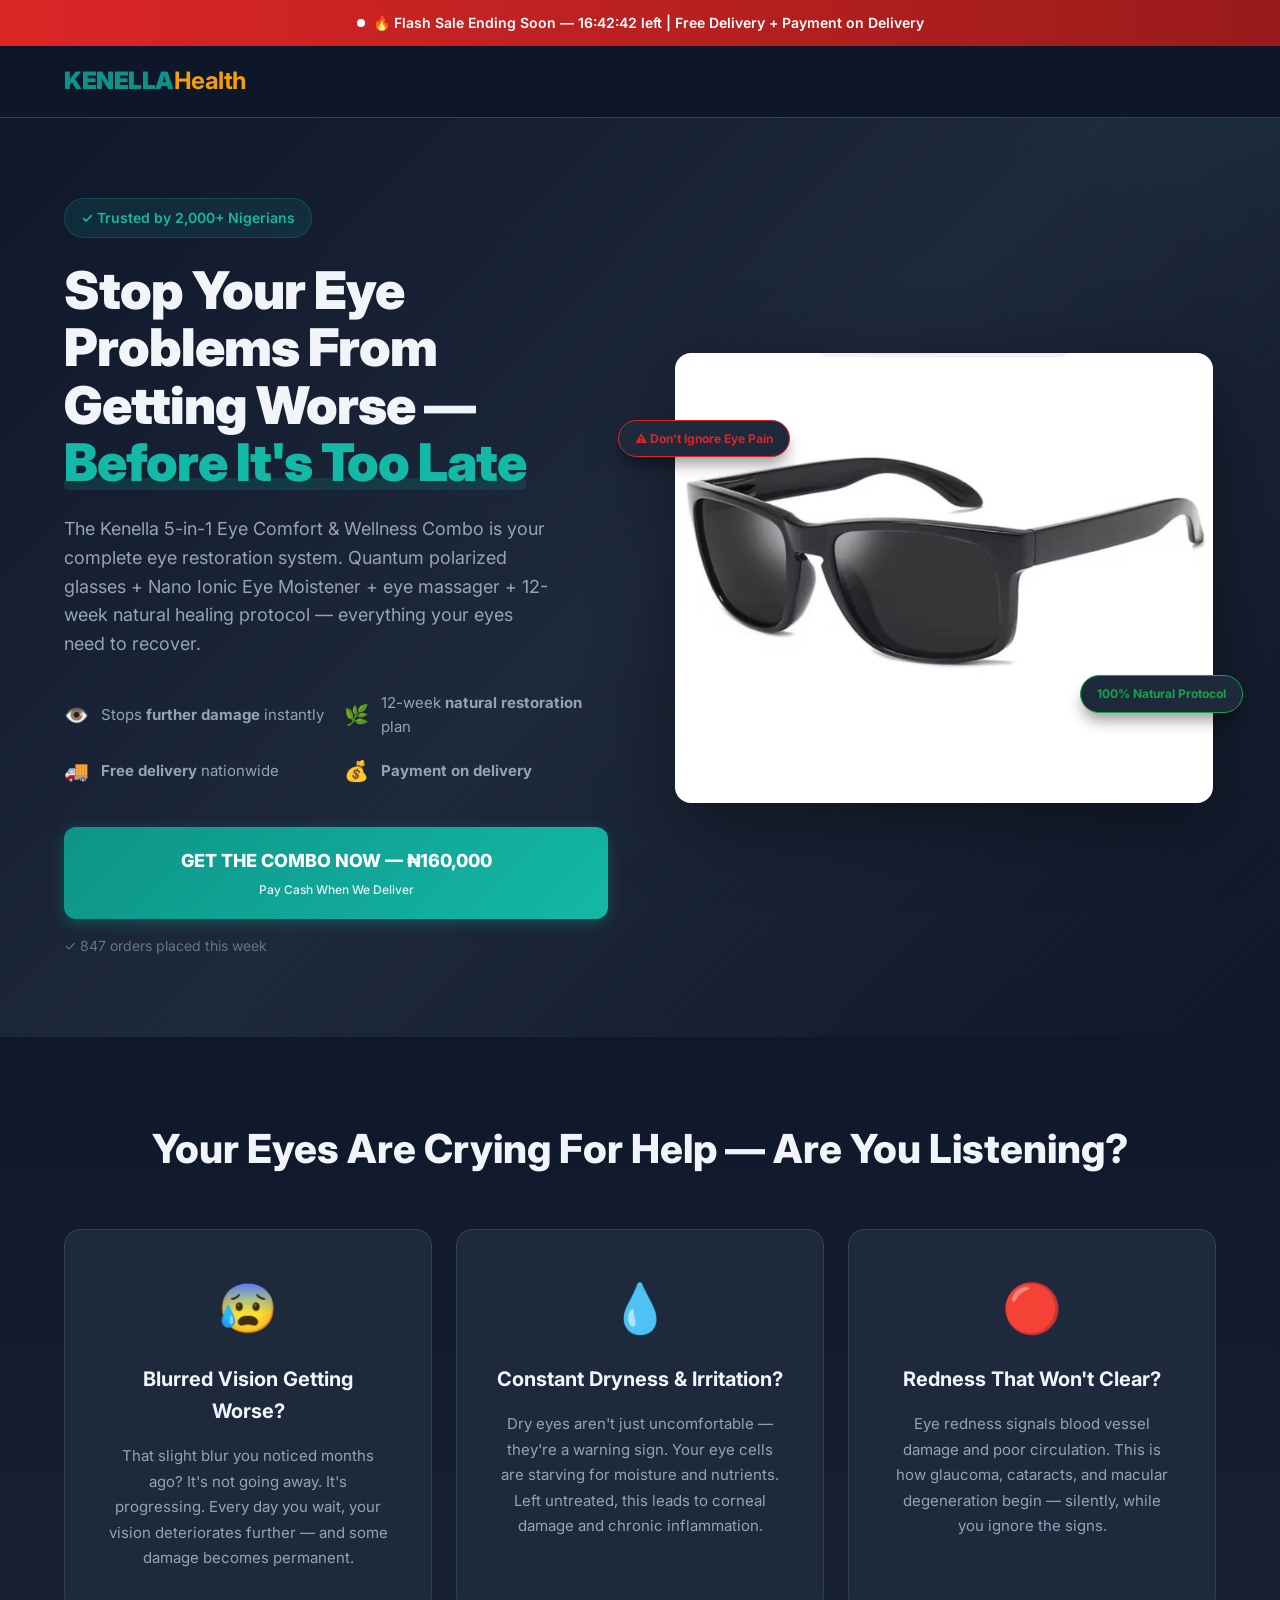
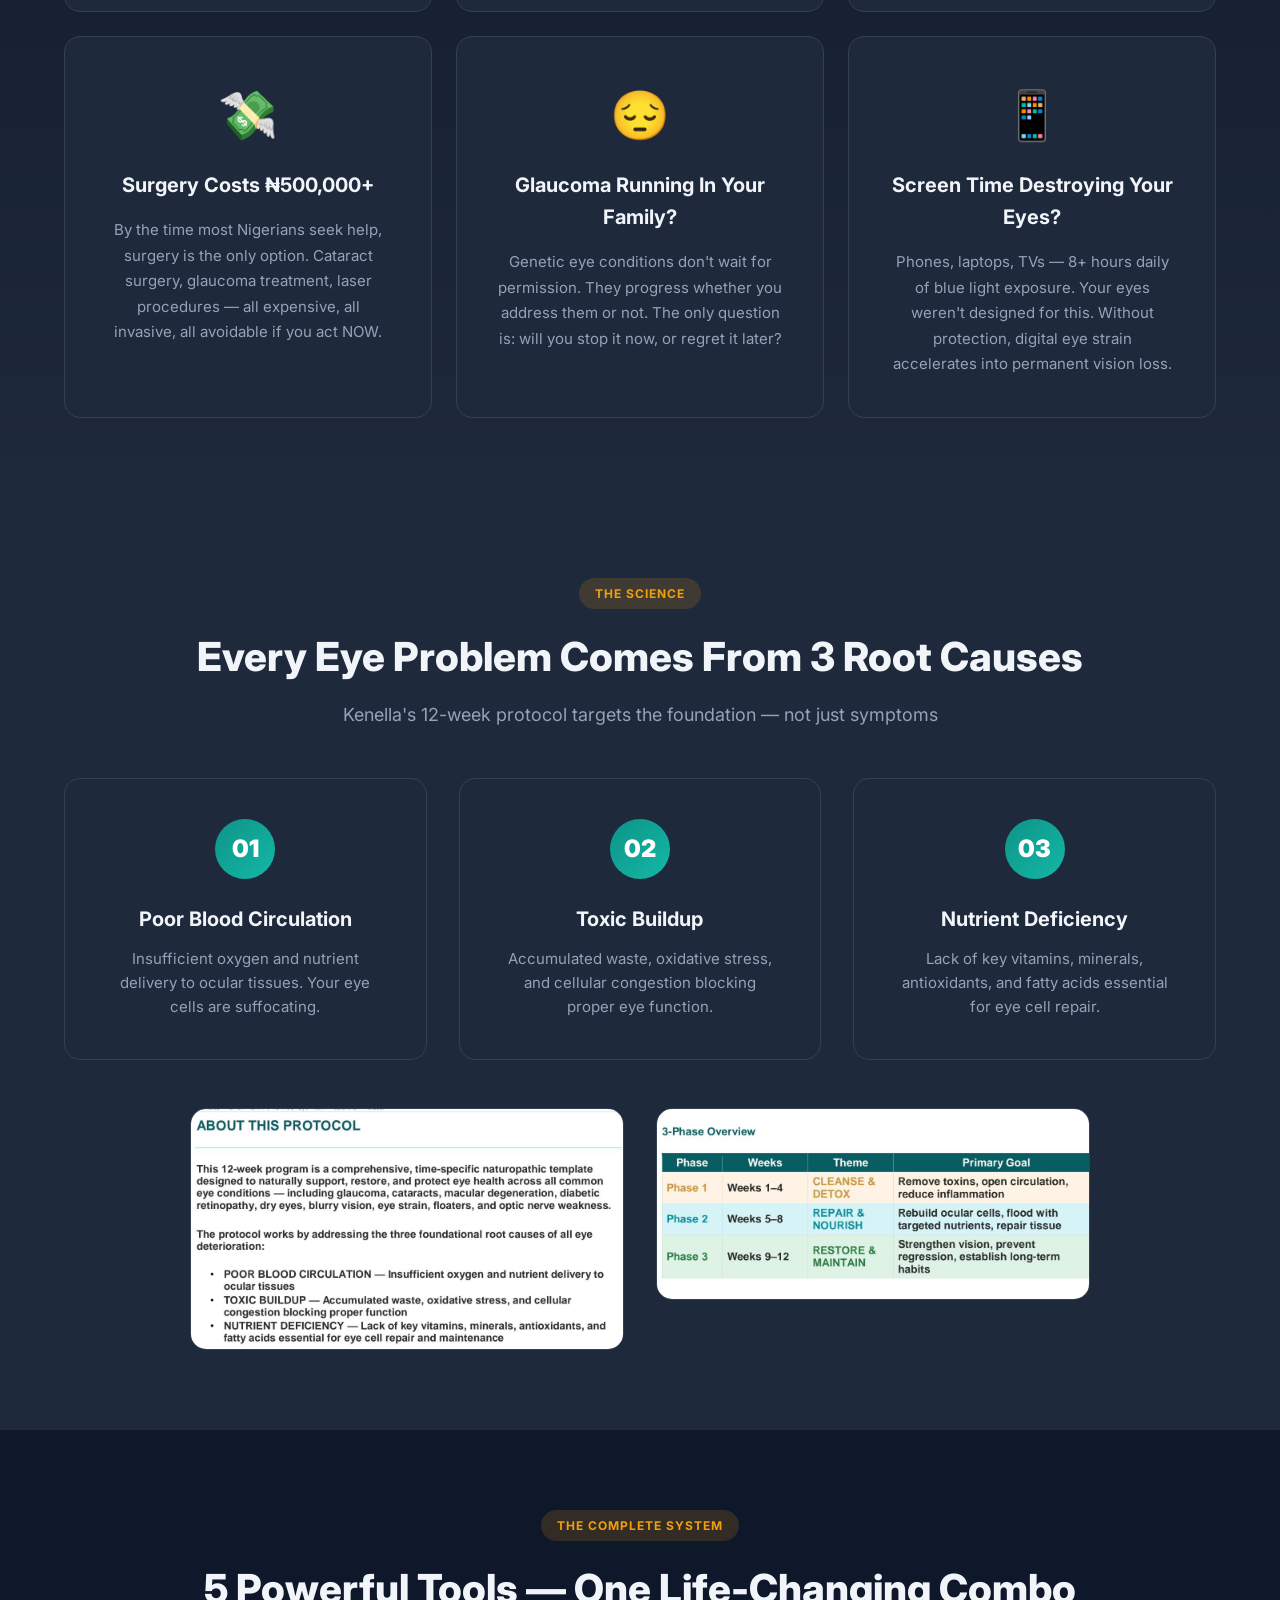
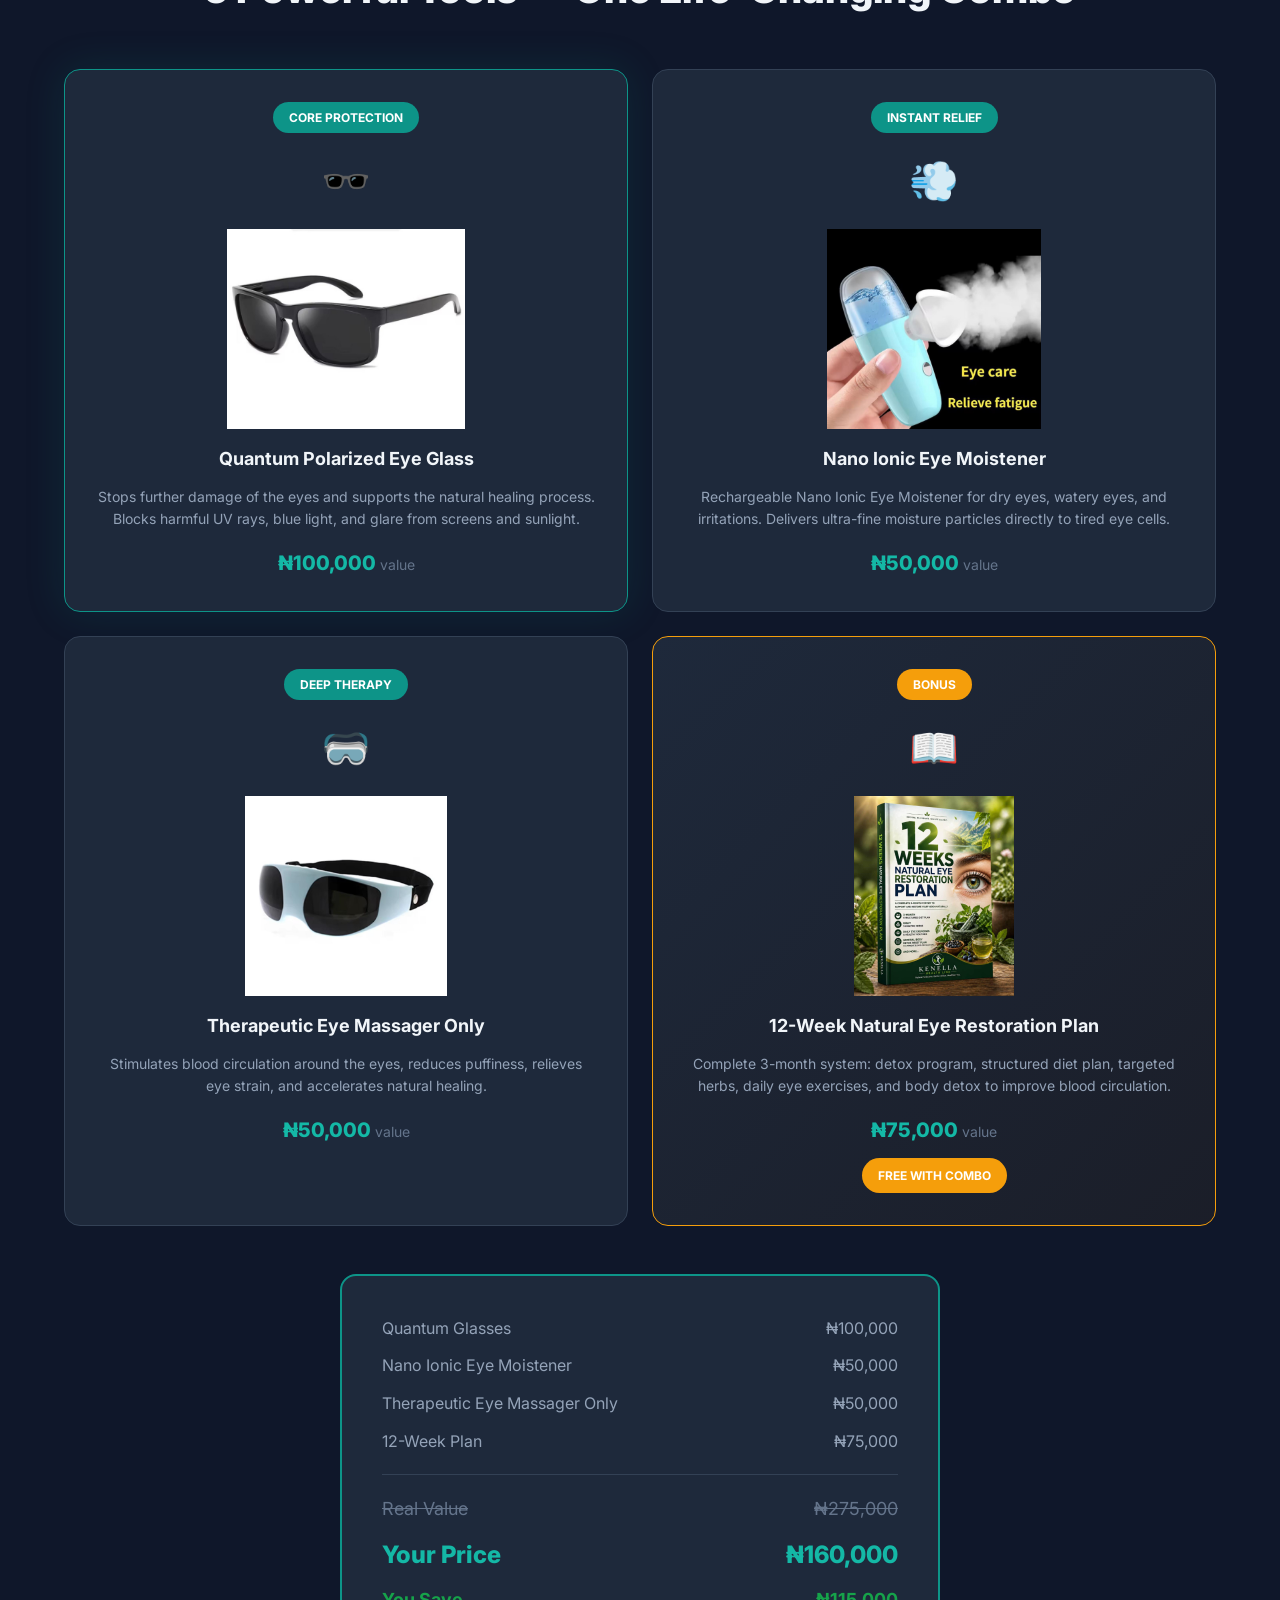
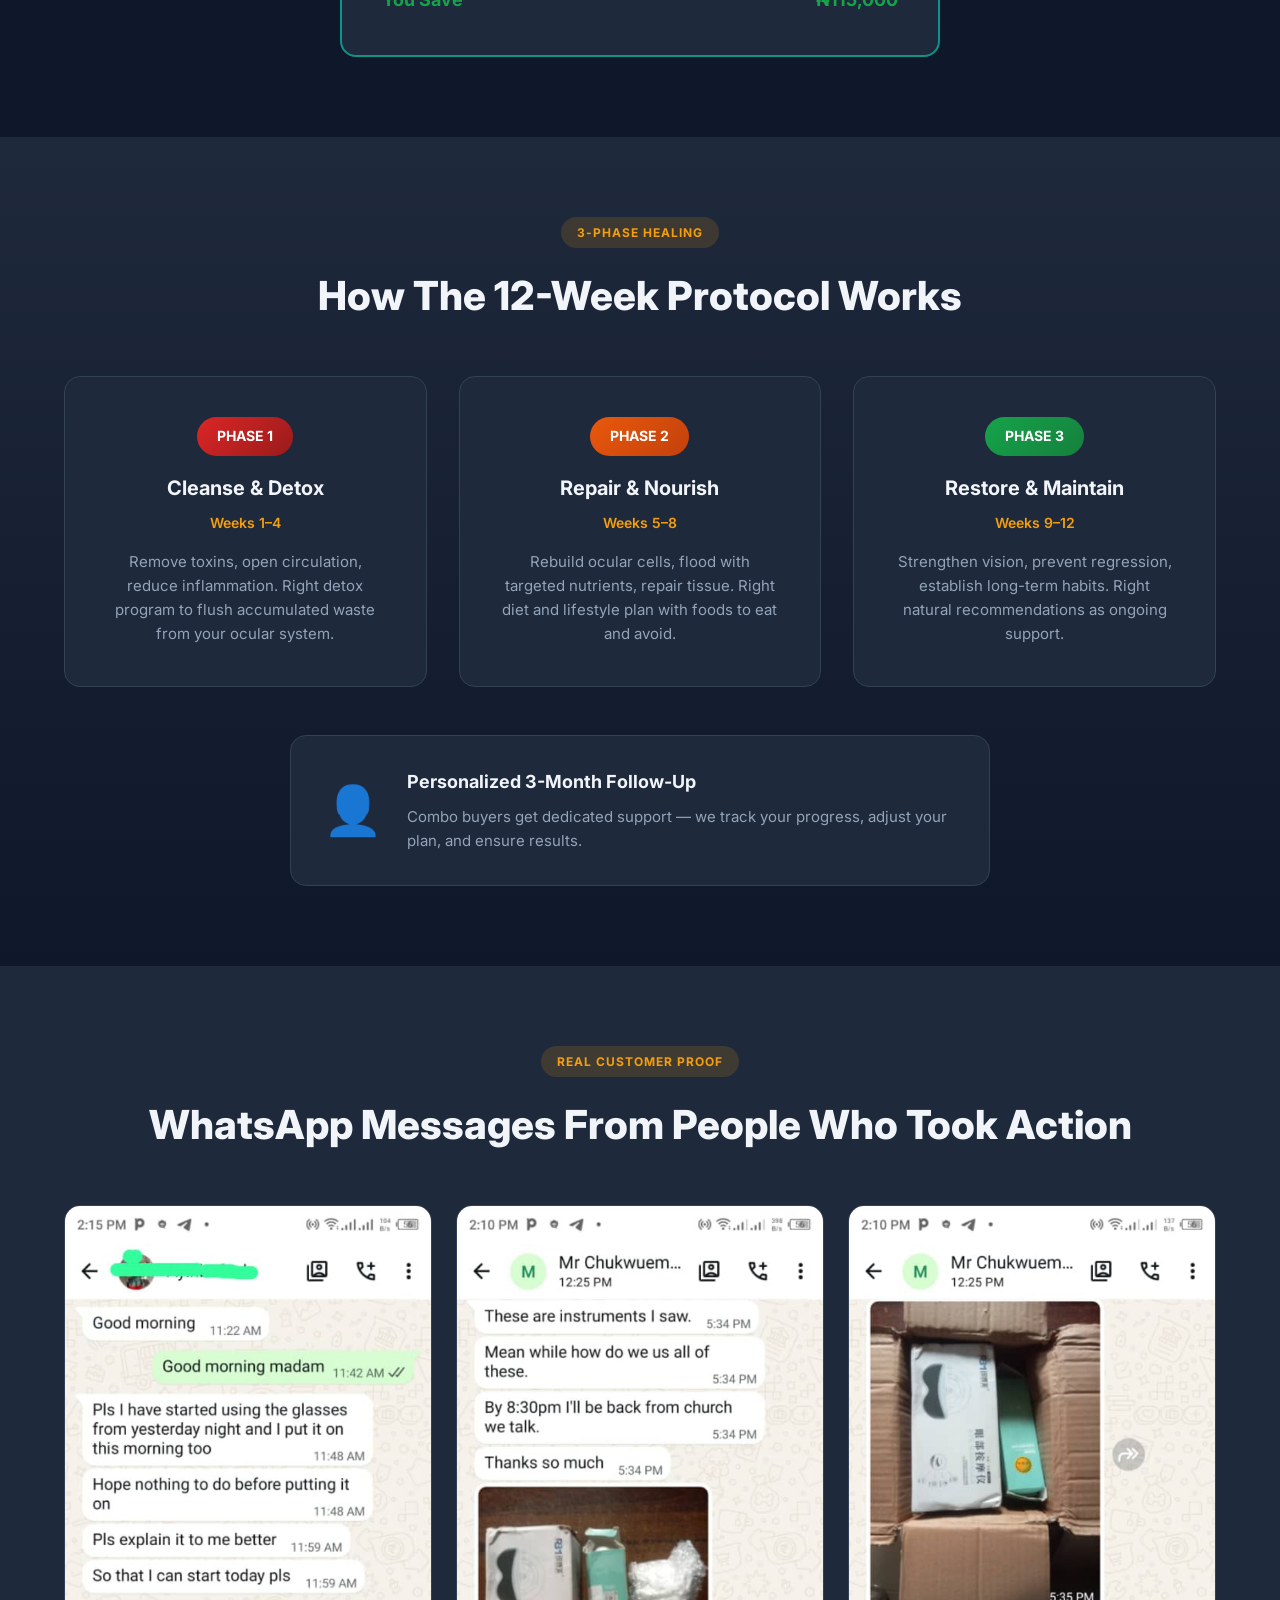
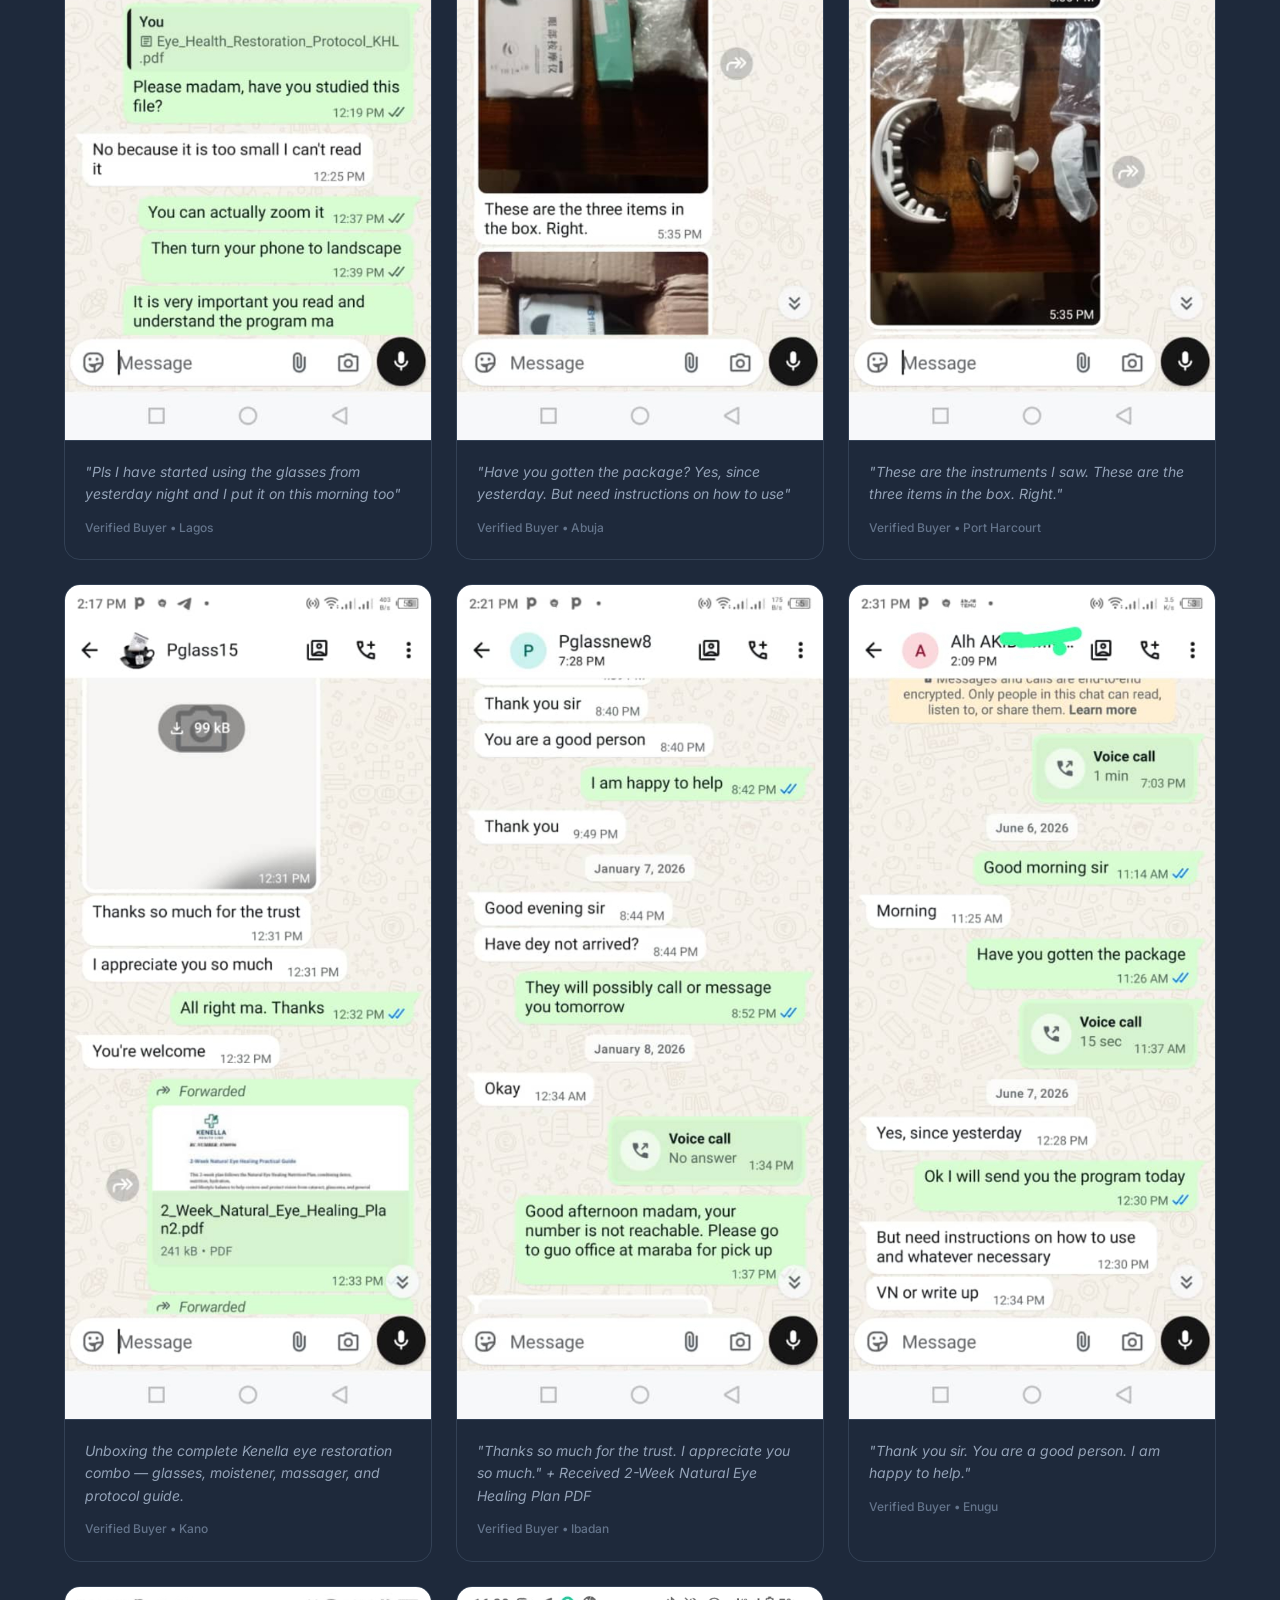
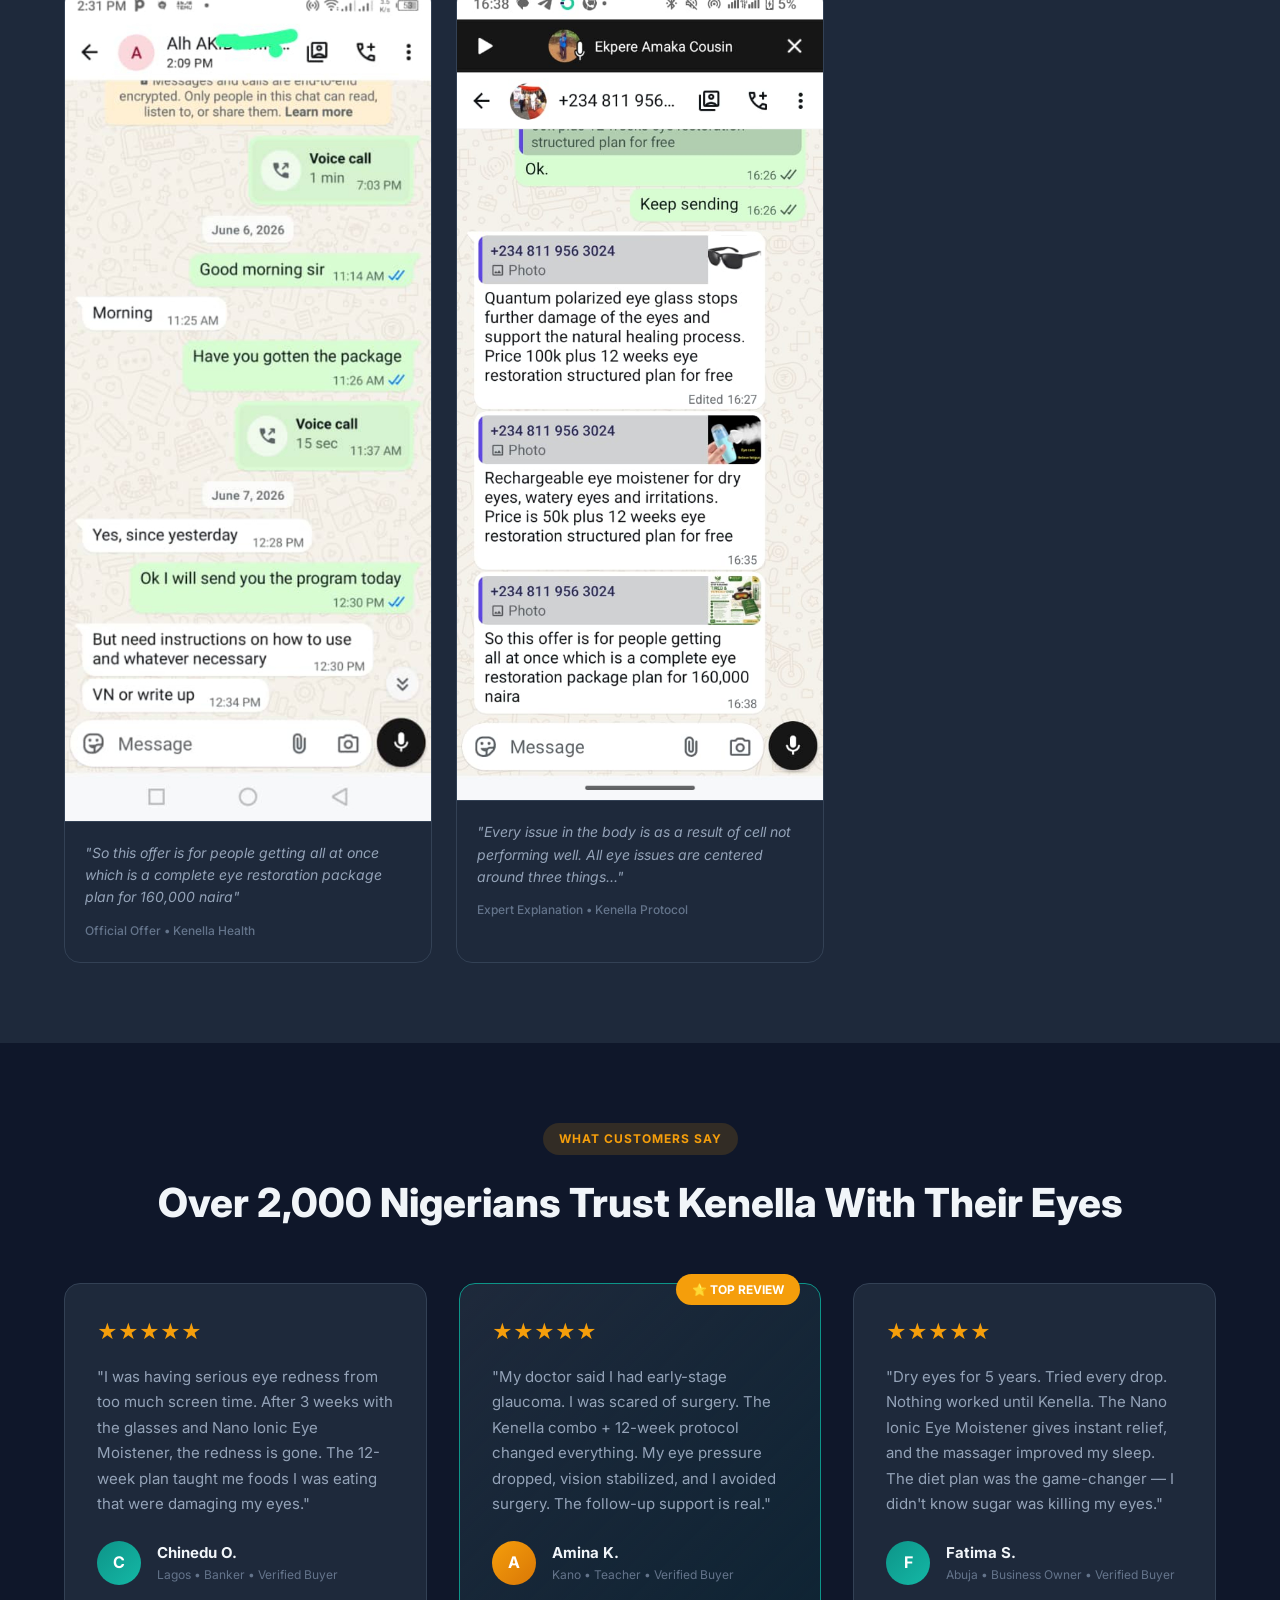
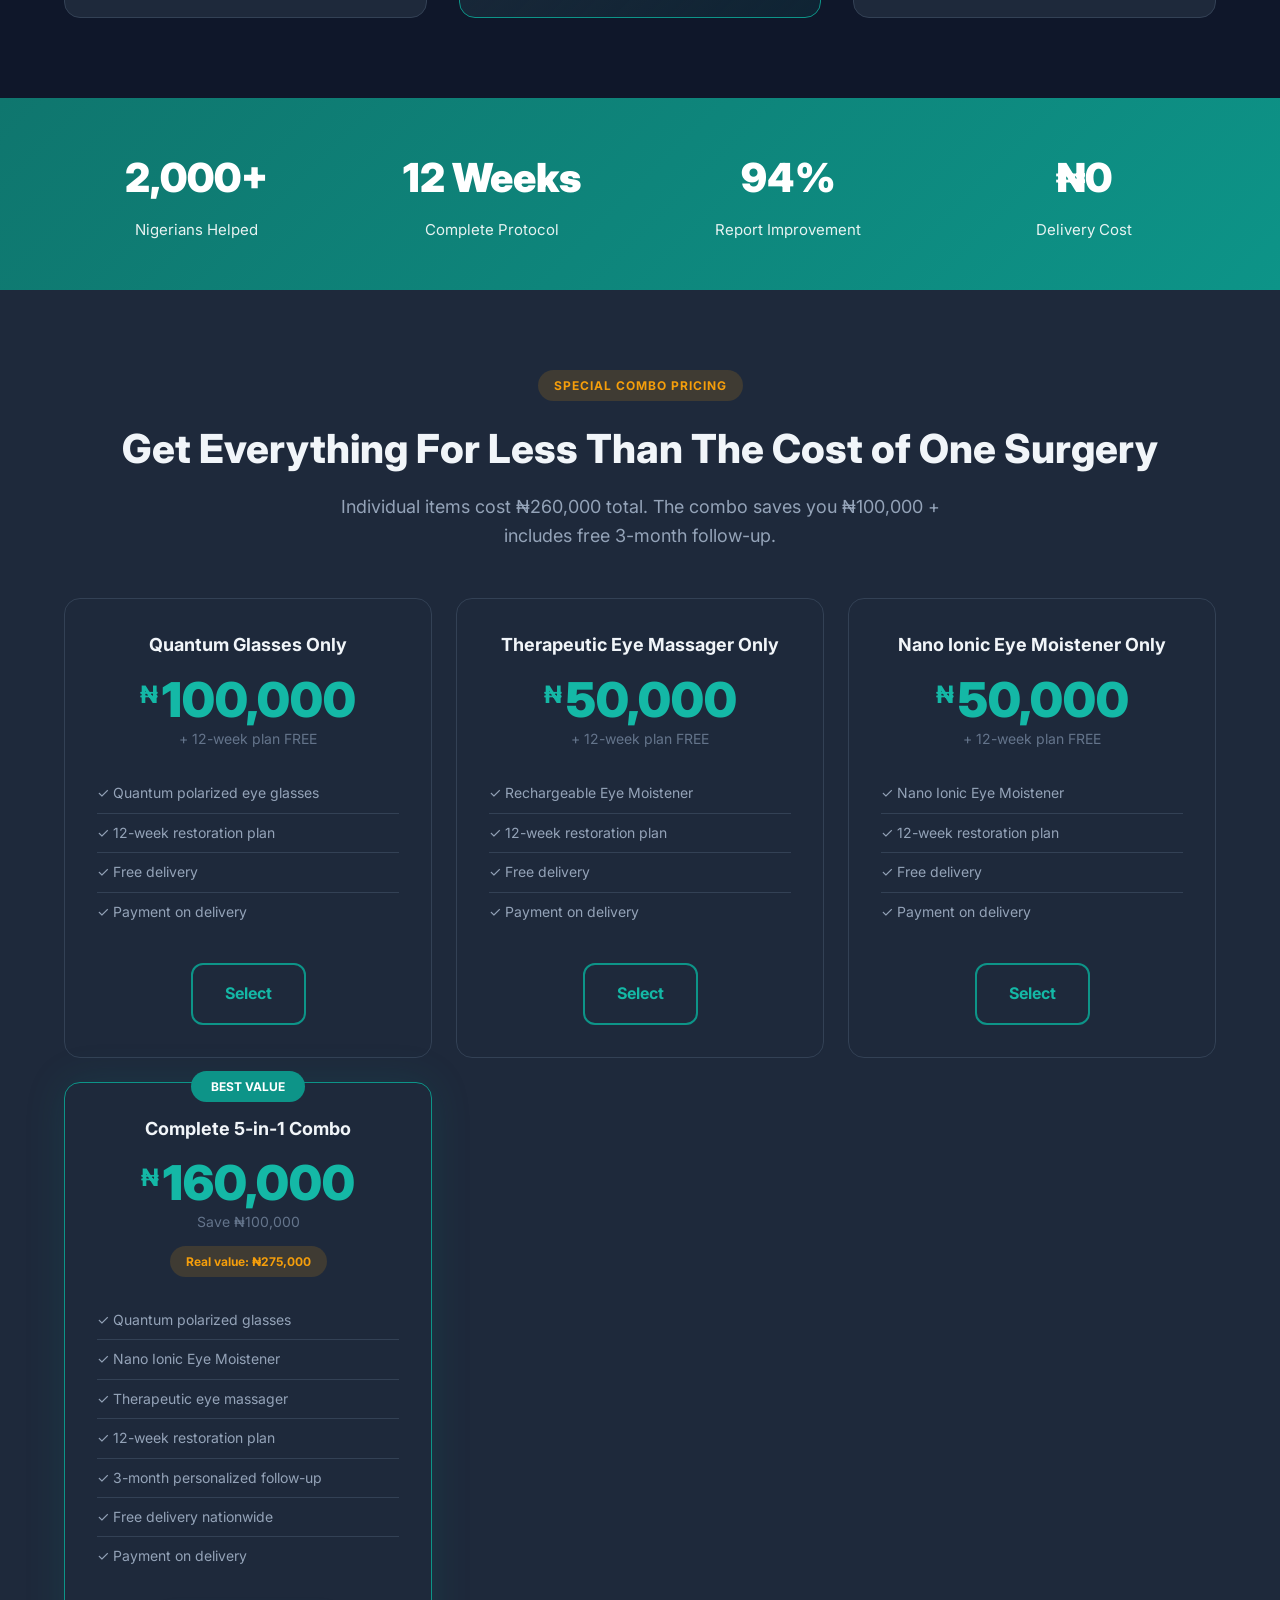
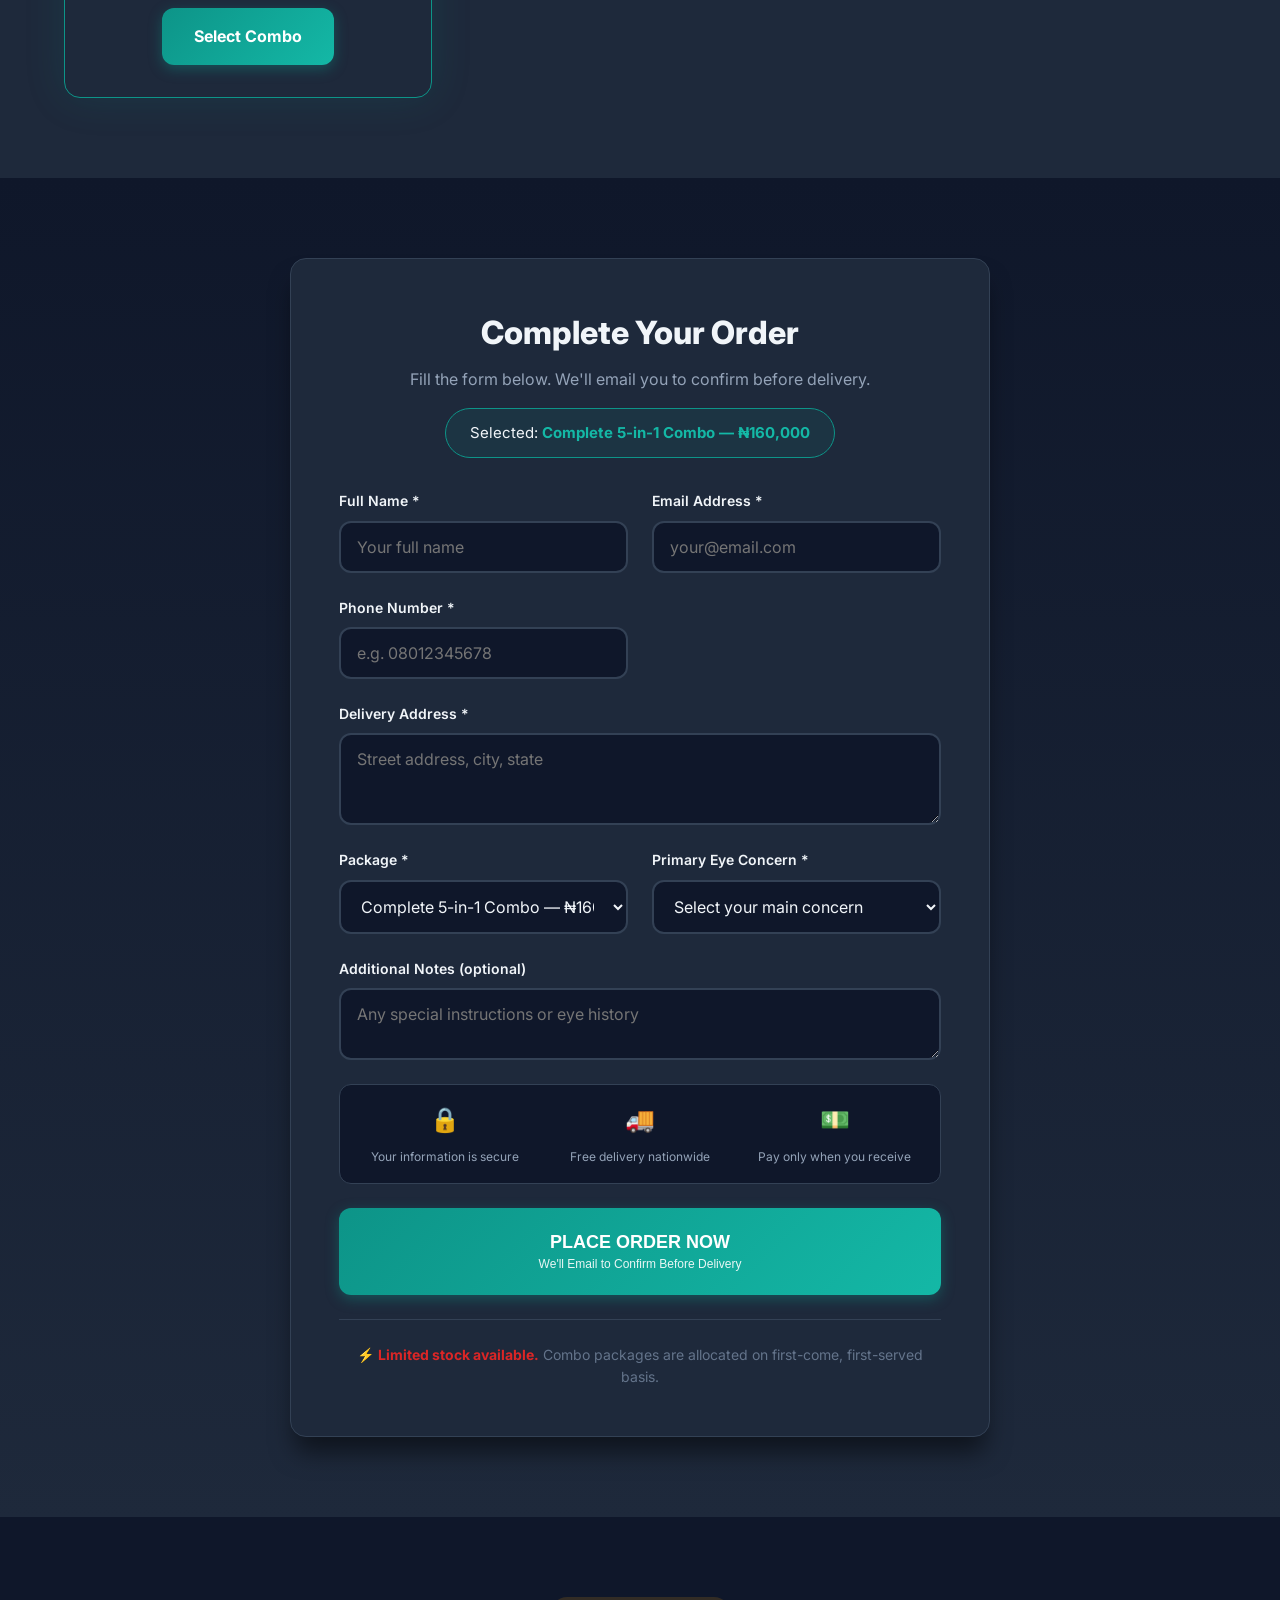
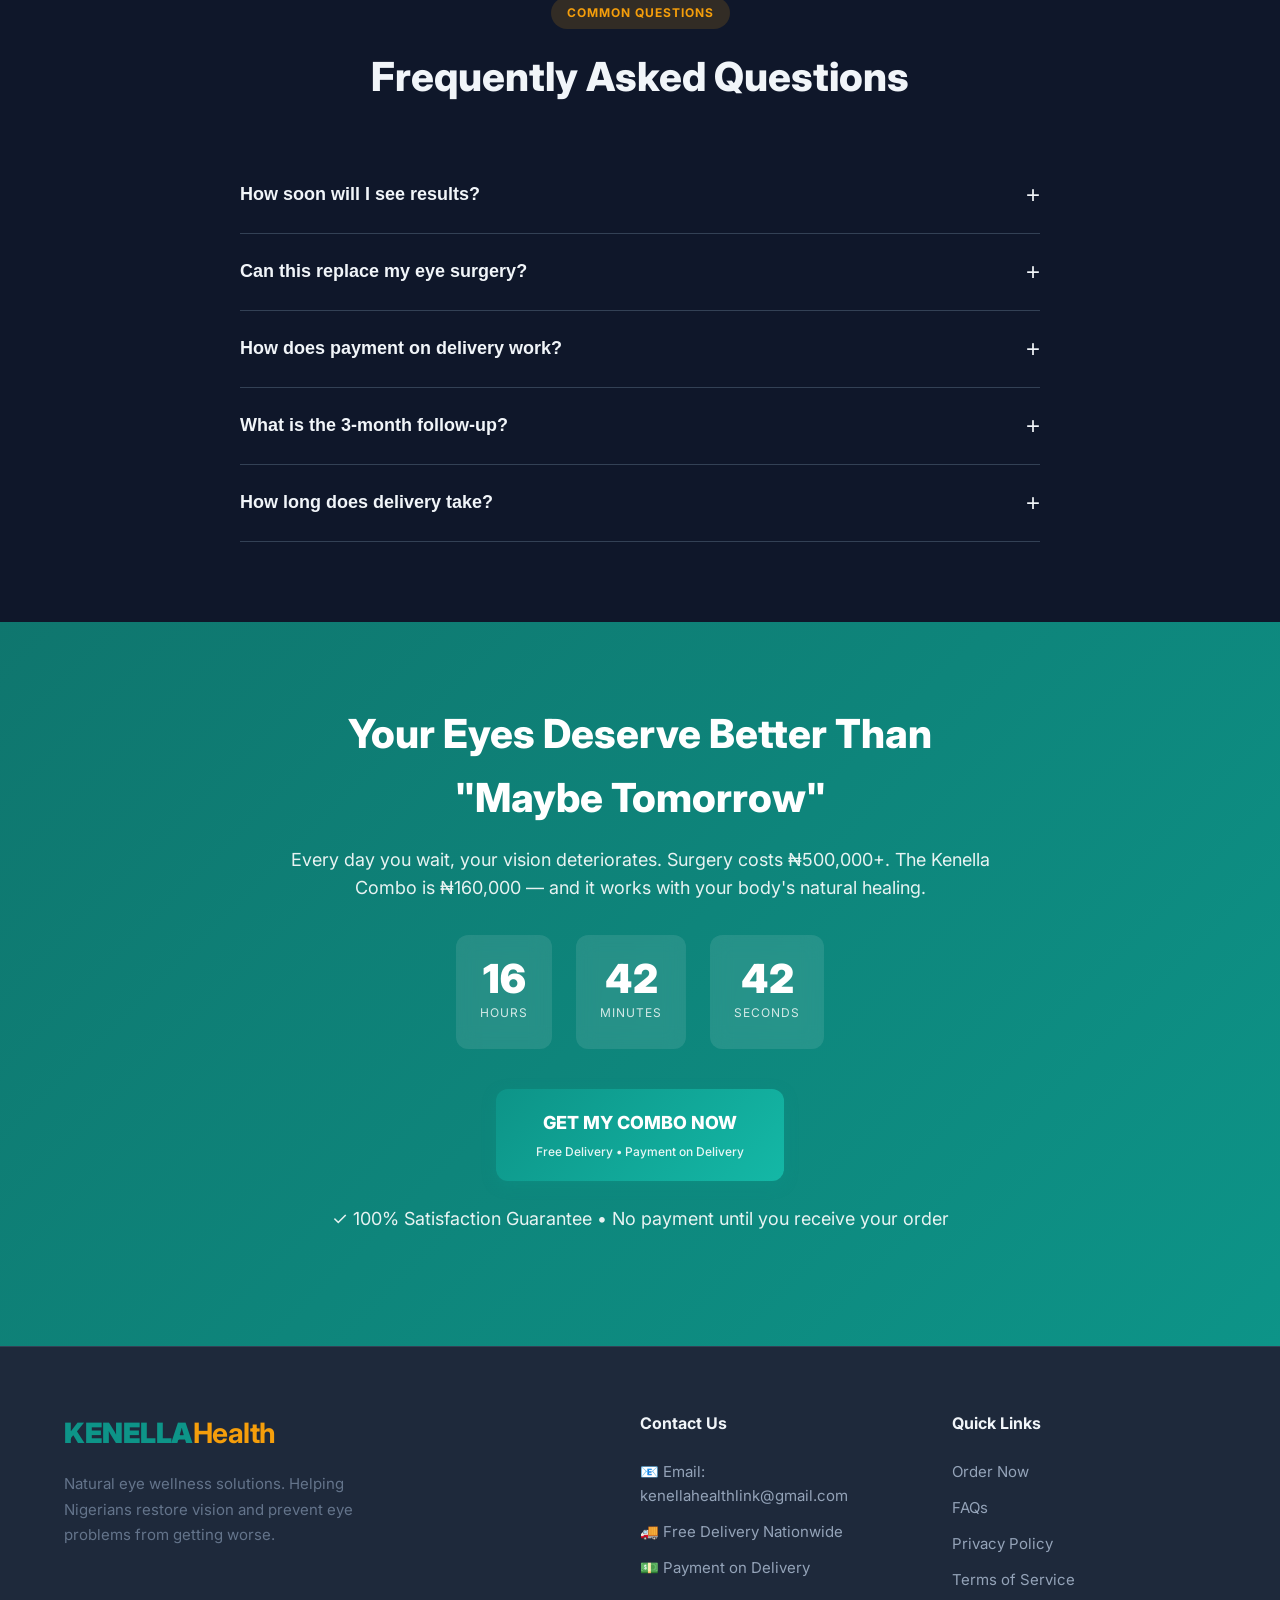
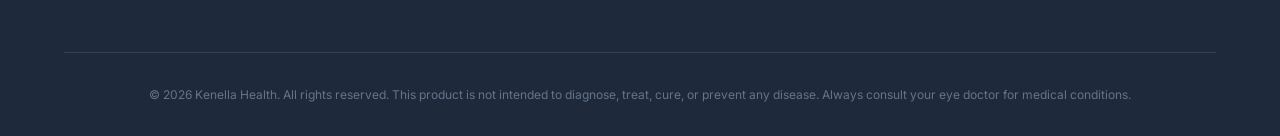
==== commit 6746ac81: "edited email" ====
--- a/index.html
+++ b/index.html
@@ -4,7 +4,7 @@
     <meta charset="UTF-8">
     <meta name="viewport" content="width=device-width, initial-scale=1.0">
     <title>Kenella 5-in-1 Eye Comfort & Wellness Combo — Restore Your Vision Naturally | Kenella Health</title>
-    <meta name="description" content="The Kenella 5-in-1 Eye Comfort Combo includes quantum polarized glasses, nano ionic Nano Ionic Eye Moistener, eye massager + 12-week natural restoration plan. Payment on delivery.">
+    <meta name="description" content="The Kenella 5-in-1 Eye Comfort Combo includes quantum polarized glasses, Nano Ionic Eye Moistener, eye massager + 12-week natural restoration plan. Payment on delivery.">
     <link rel="preconnect" href="https://fonts.googleapis.com">
     <link href="https://fonts.googleapis.com/css2?family=Inter:wght@400;500;600;700;800;900&display=swap" rel="stylesheet">
     <link rel="stylesheet" href="styles.css">
@@ -43,7 +43,7 @@
             <div class="hero-content">
                 <div class="badge">✓ Trusted by 2,000+ Nigerians</div>
                 <h1>Stop Your Eye Problems From Getting Worse — <span class="highlight">Before It's Too Late</span></h1>
-                <p class="hero-sub">The Kenella 5-in-1 Eye Comfort & Wellness Combo is your complete eye restoration system. Quantum polarized glasses + nano ionic Nano Ionic Eye Moistener + eye massager + 12-week natural healing protocol — everything your eyes need to recover.</p>
+                <p class="hero-sub">The Kenella 5-in-1 Eye Comfort & Wellness Combo is your complete eye restoration system. Quantum polarized glasses + Nano Ionic Eye Moistener + eye massager + 12-week natural healing protocol — everything your eyes need to recover.</p>
                 
                 <div class="hero-features">
                     <div class="feature-item">
@@ -173,7 +173,7 @@
                 <div class="combo-card">
                     <div class="combo-tag">INSTANT RELIEF</div>
                     <div class="combo-icon">💨</div>
-                    <img src="img/hero-sprayer.jpg" alt="Nano Ionic Eye Moisture Nano Ionic Eye Moistener" class="combo-img">
+                    <img src="img/hero-sprayer.jpg" alt=" Nano Ionic Eye Moistener" class="combo-img">
                     <h3>Nano Ionic Eye Moistener</h3>
                     <p>Rechargeable Nano Ionic Eye Moistener for dry eyes, watery eyes, and irritations. Delivers ultra-fine moisture particles directly to tired eye cells.</p>
                     <div class="combo-price">₦50,000 <span class="combo-value">value</span></div>
@@ -469,7 +469,7 @@
                     </div>
                     <ul class="pricing-features">
                         <li>✓ Quantum polarized glasses</li>
-                        <li>✓ Nano ionic Nano Ionic Eye Moistener</li>
+                        <li>✓ Nano Ionic Eye Moistener</li>
                         <li>✓ Therapeutic eye massager</li>
                         <li>✓ 12-week restoration plan</li>
                         <li>✓ 3-month personalized follow-up</li>
@@ -692,7 +692,7 @@
                 </div>
                 <div class="footer-contact">
                     <h4>Contact Us</h4>
-                    <p>📧 Email: <a href="mailto:orders@kenellahealth.com">orders@kenellahealth.com</a></p>
+                    <p>📧 Email: <a href="mailto:kenellahealthlink@gmail.com">kenellahealthlink@gmail.com</a></p>
                     <p>🚚 Free Delivery Nationwide</p>
                     <p>💵 Payment on Delivery</p>
                 </div>
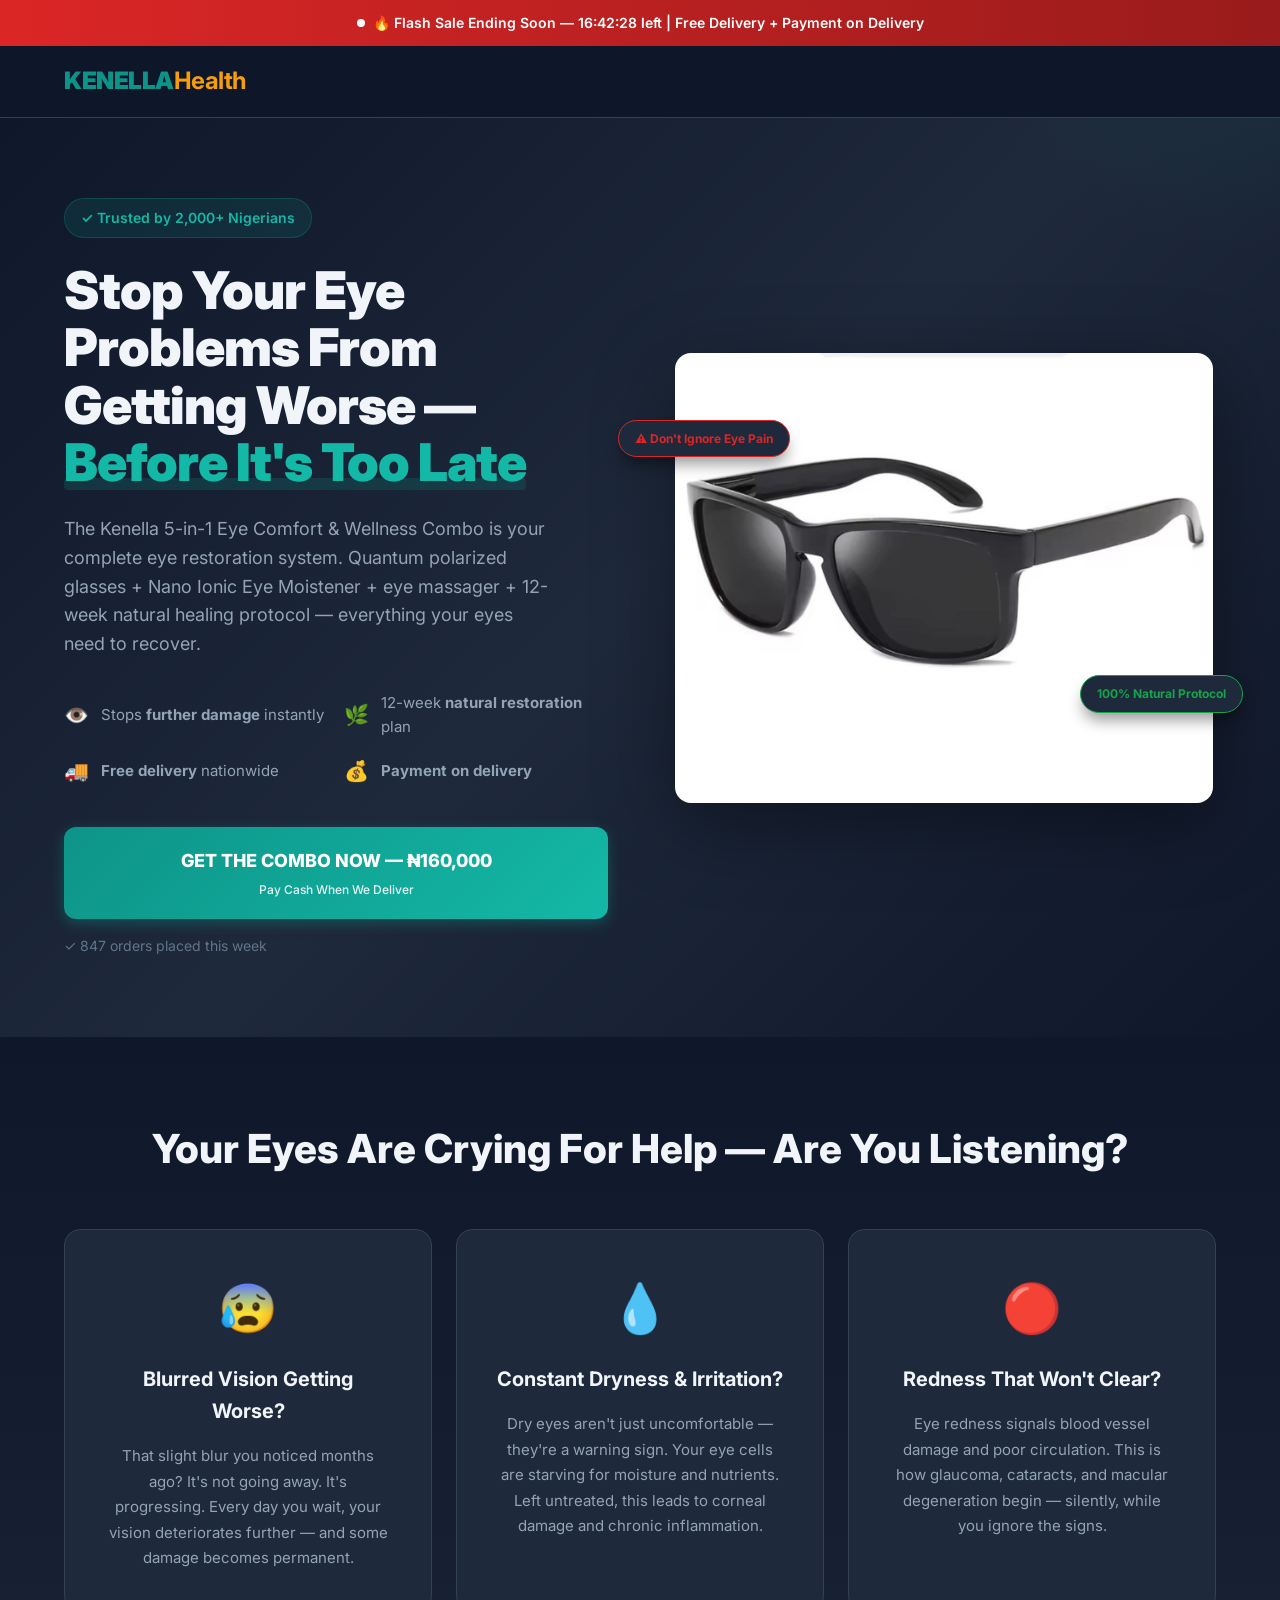
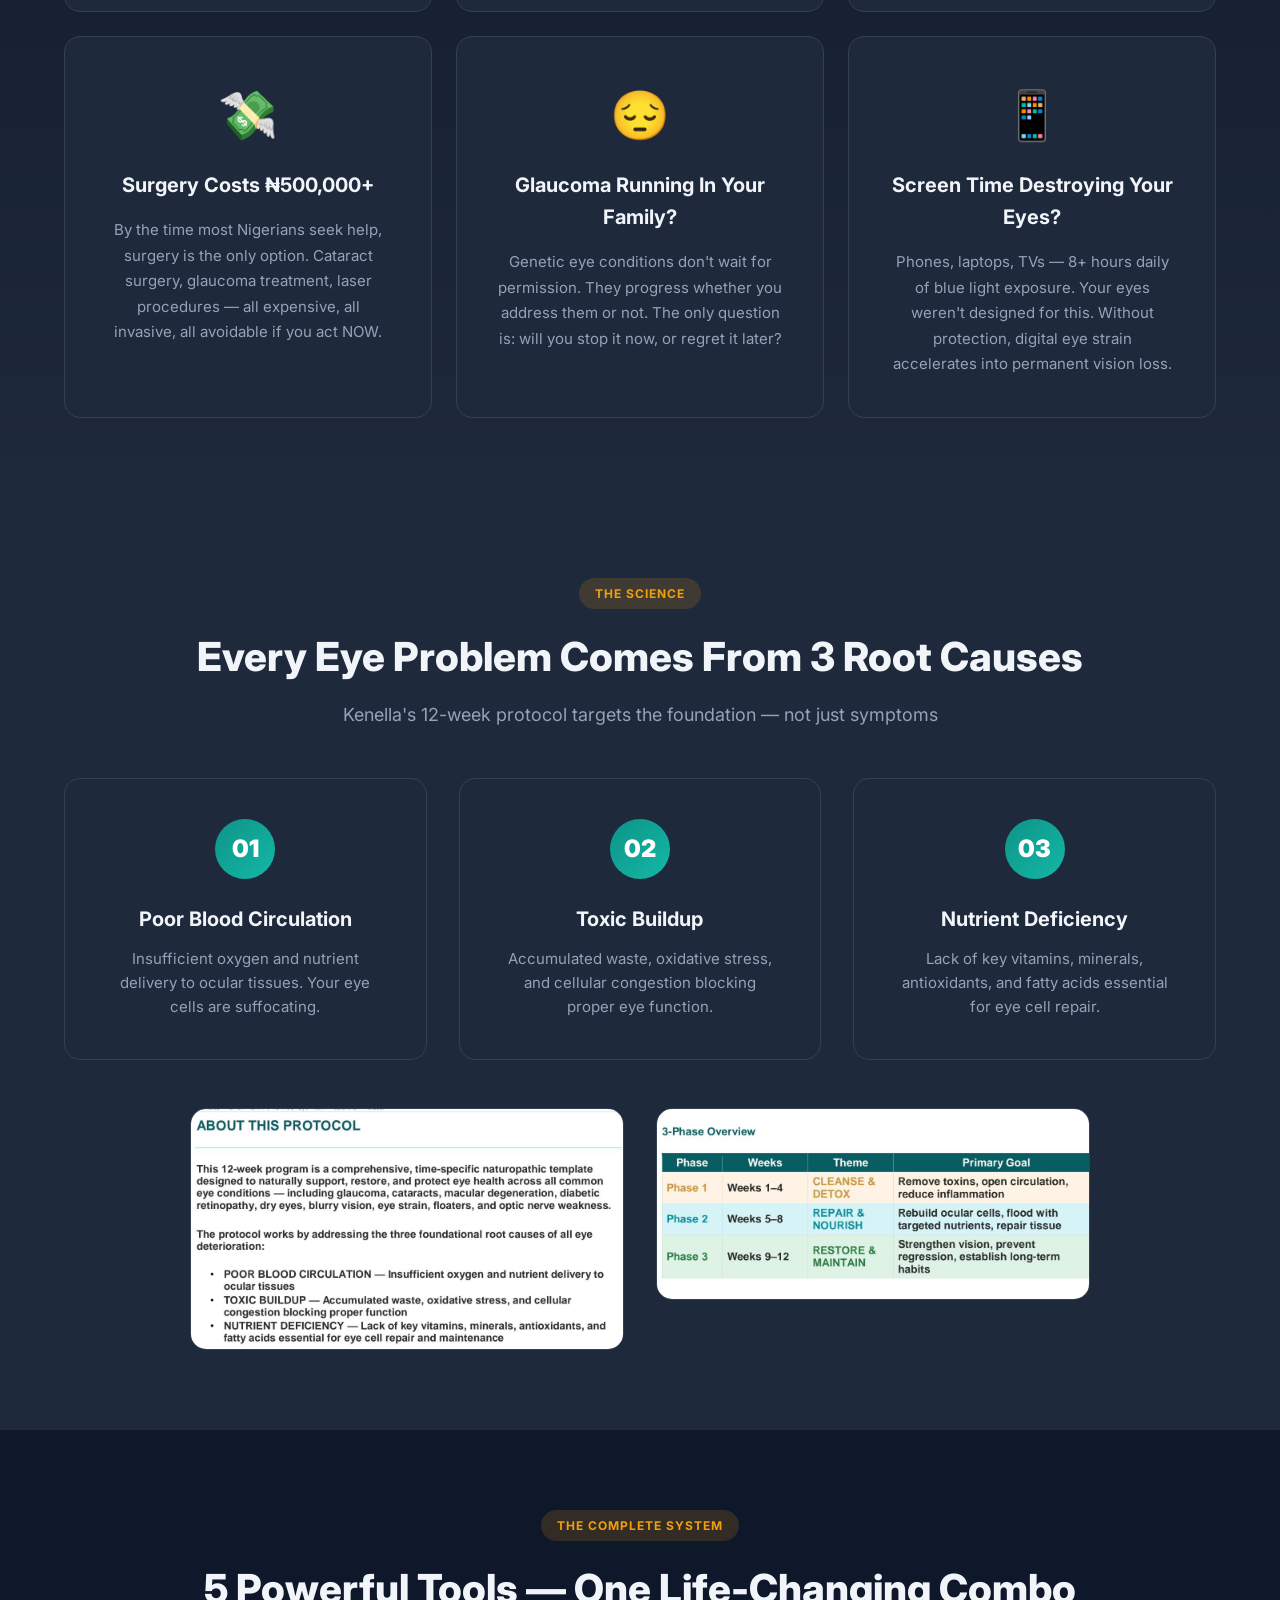
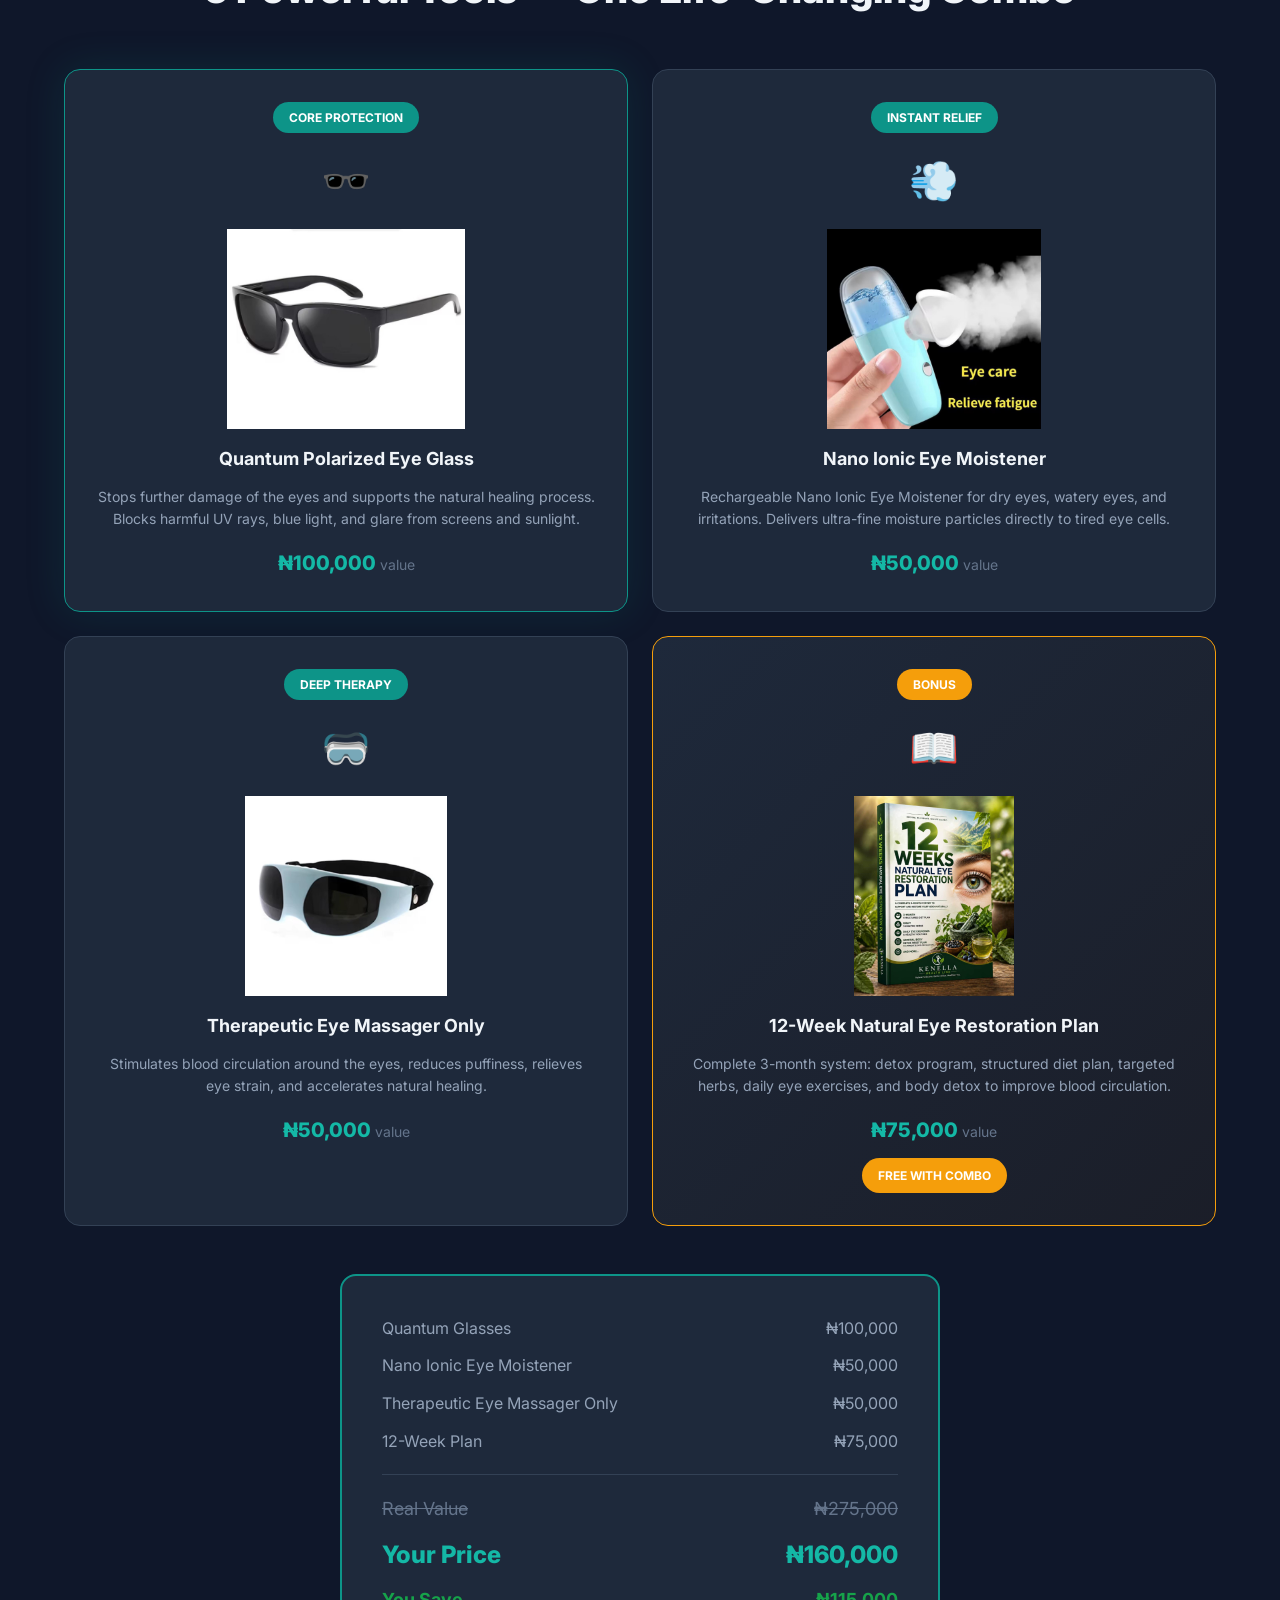
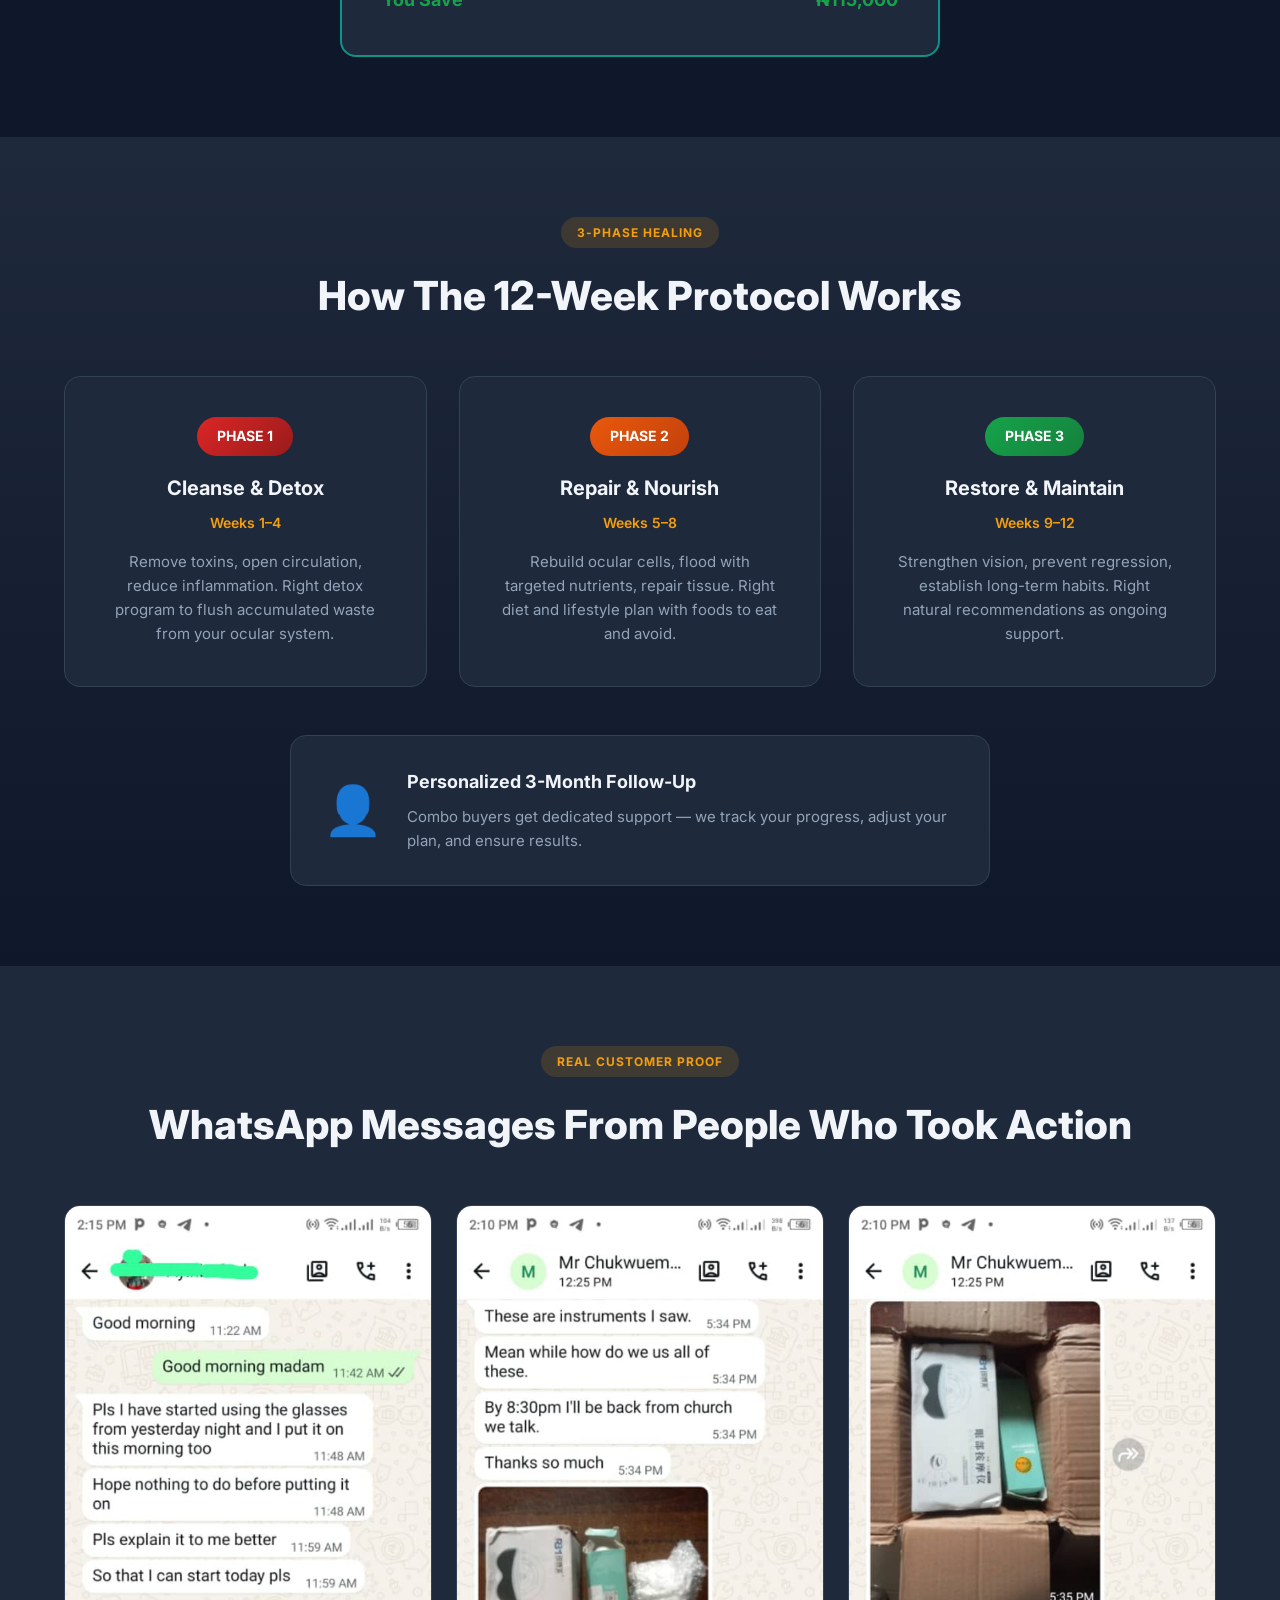
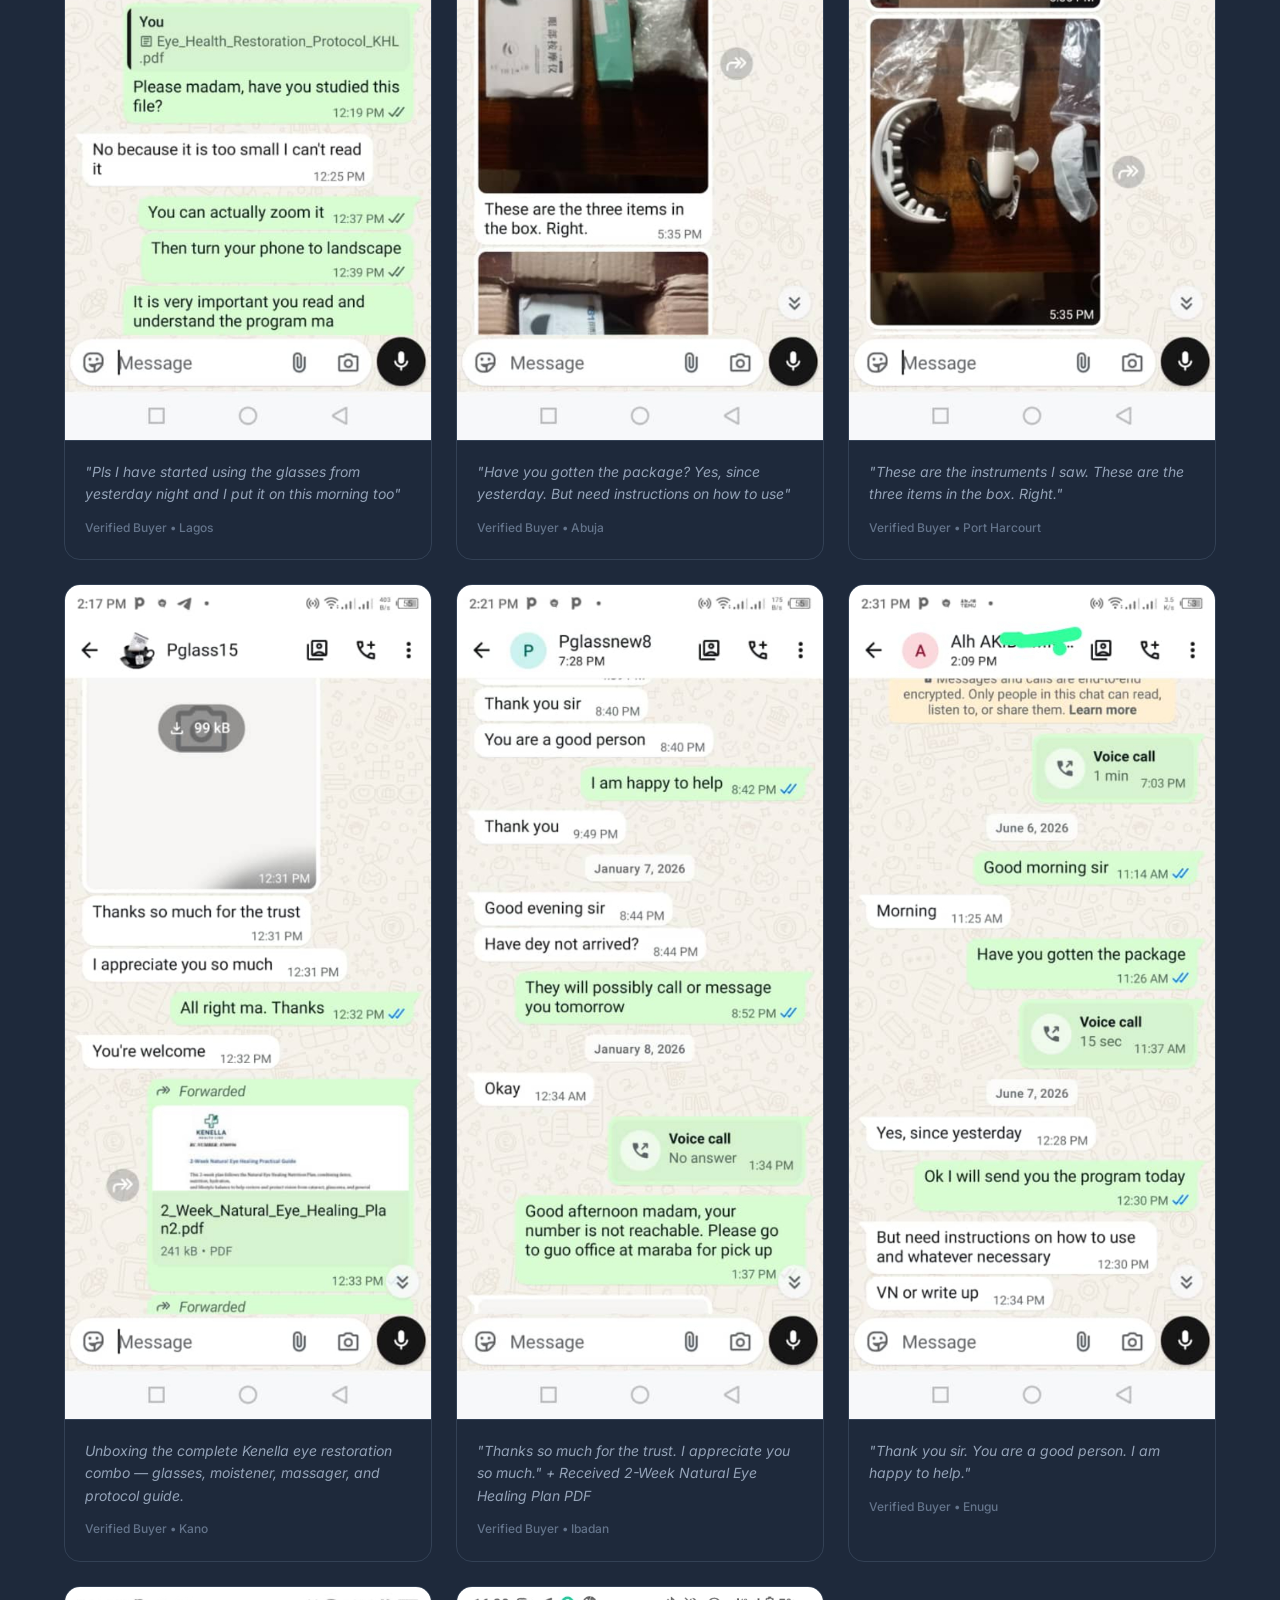
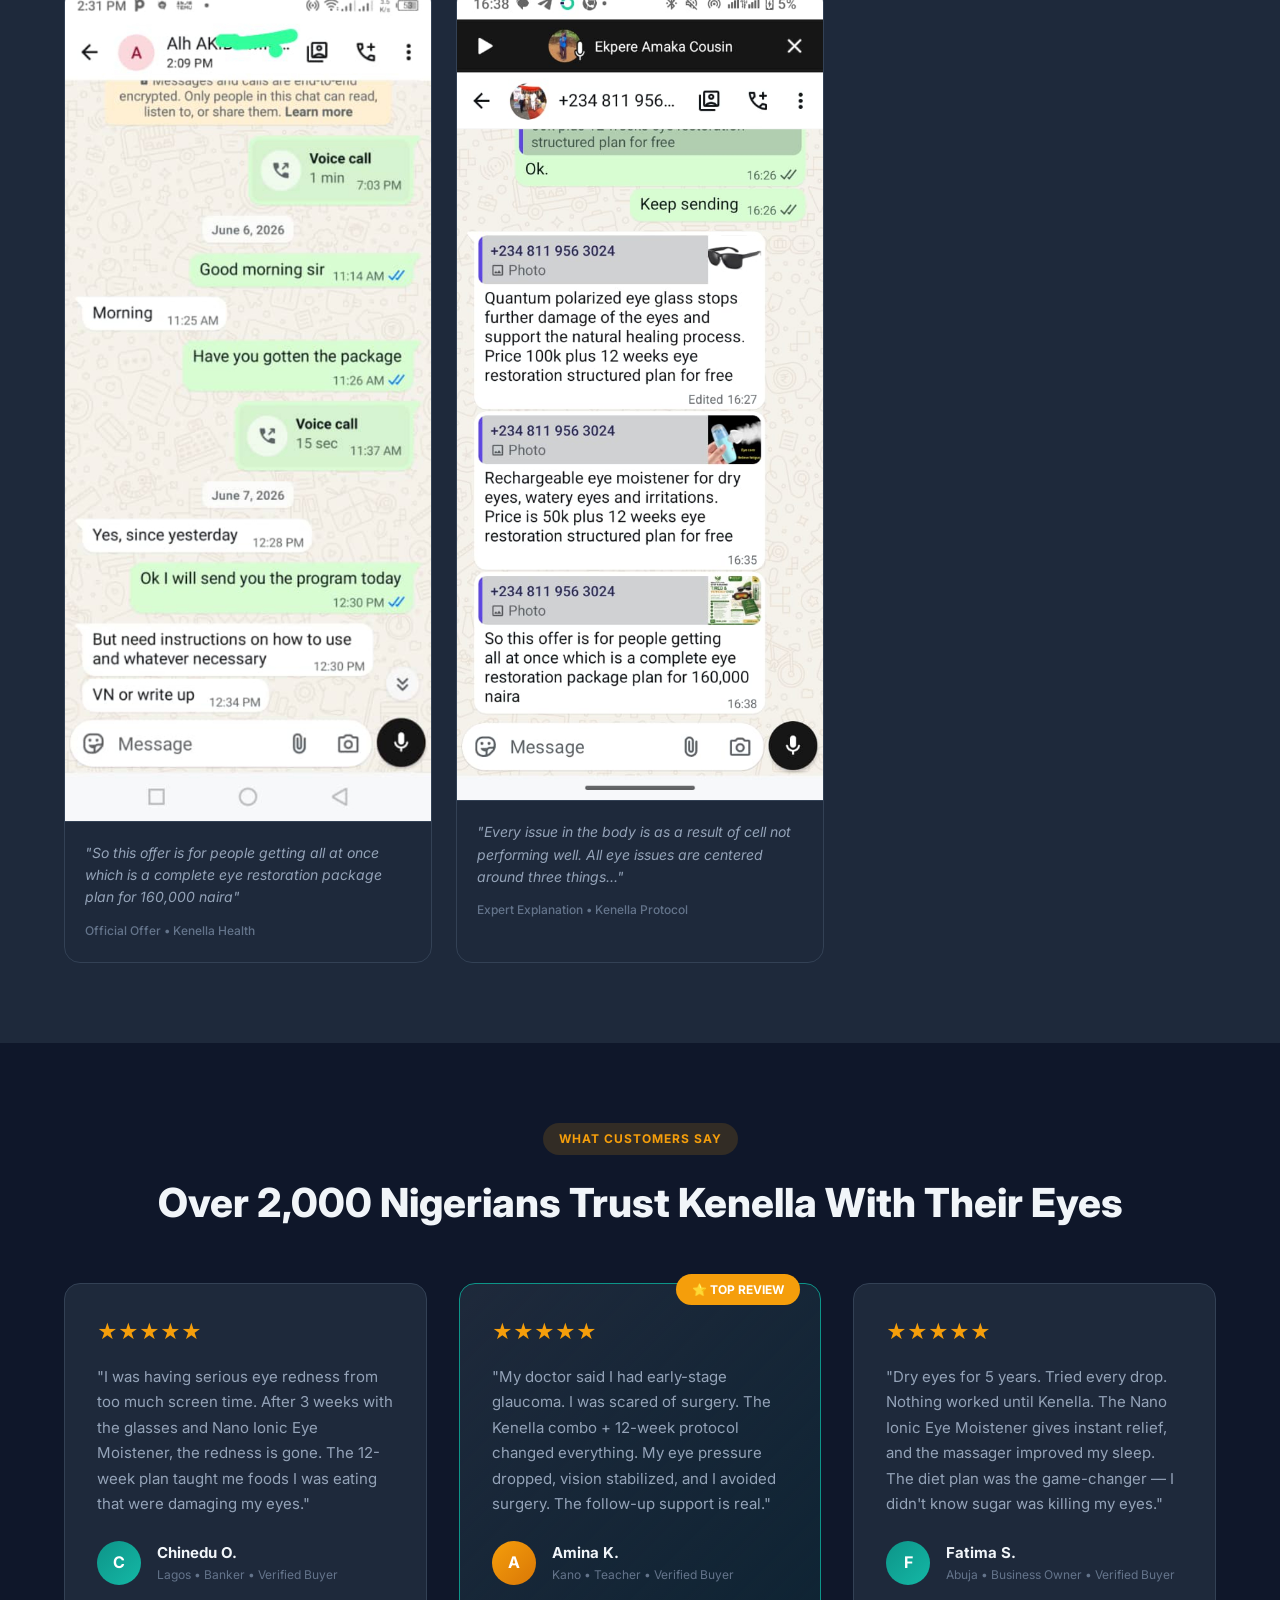
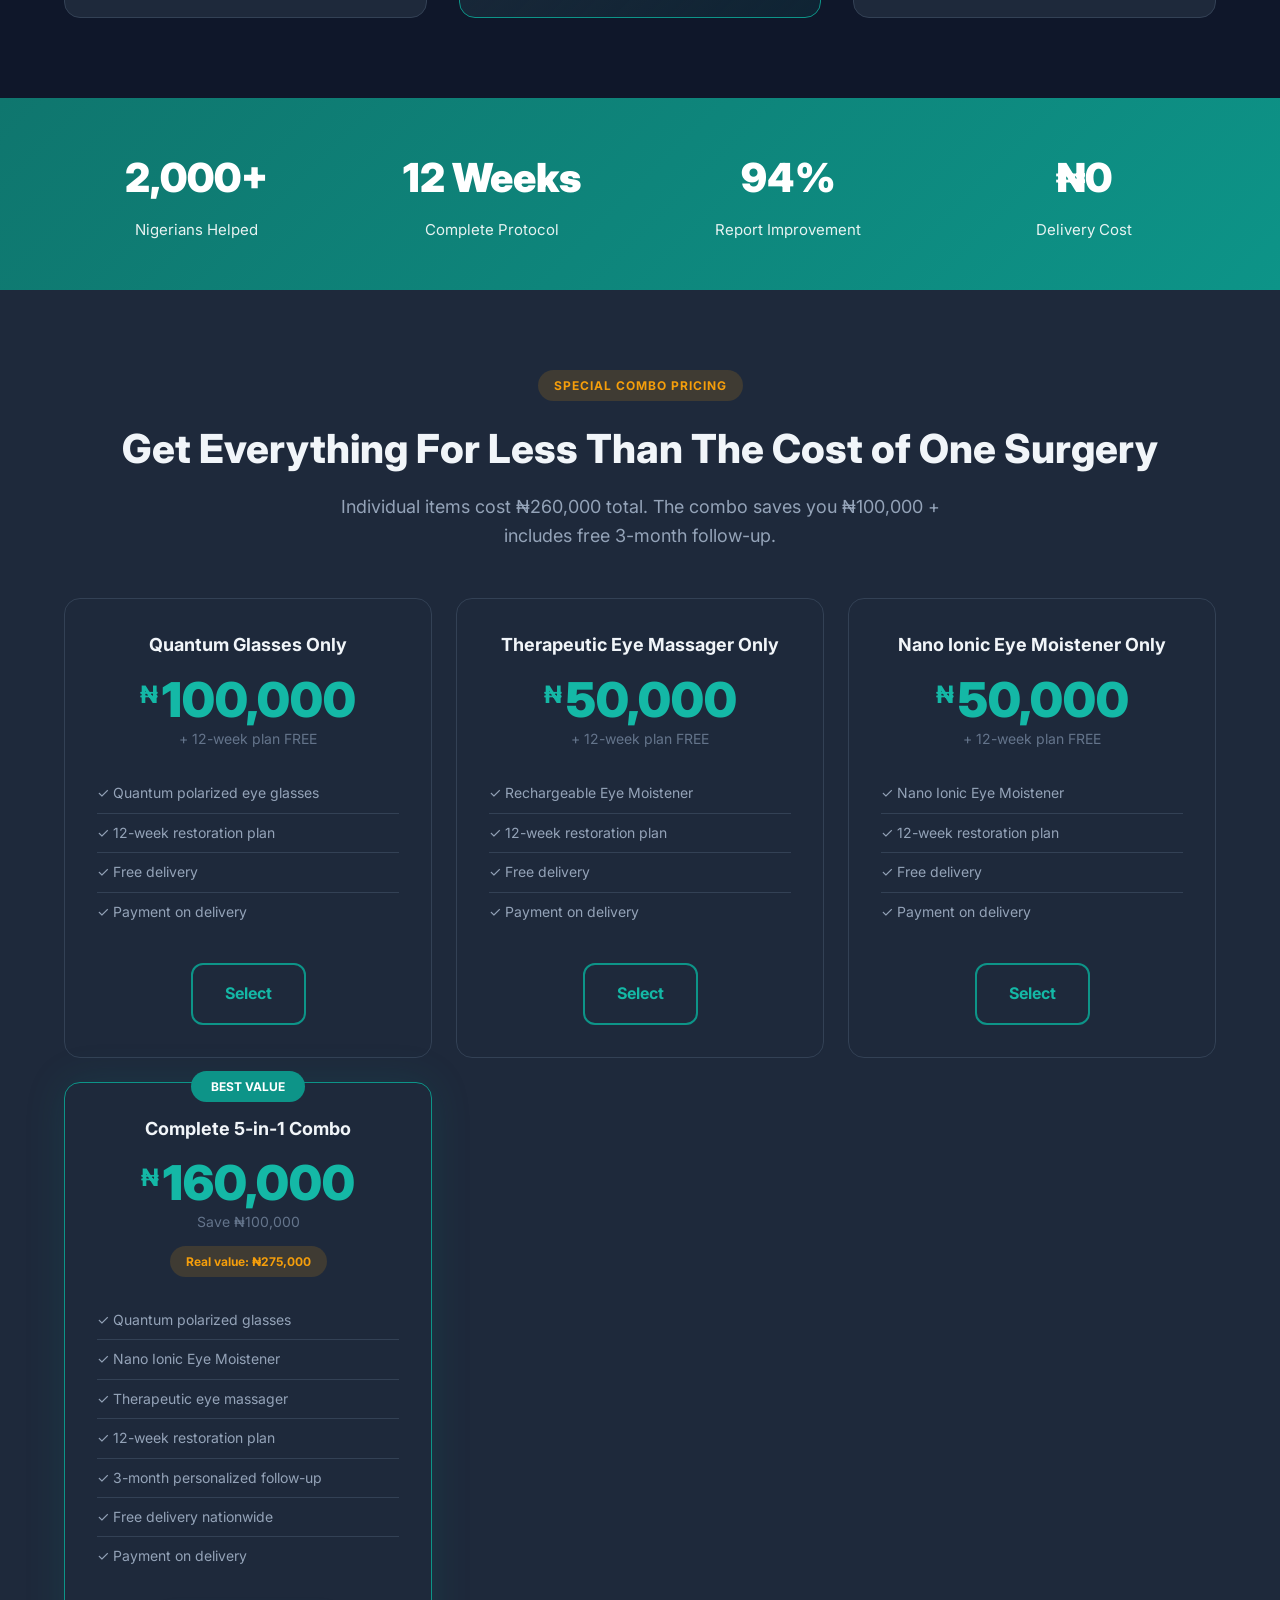
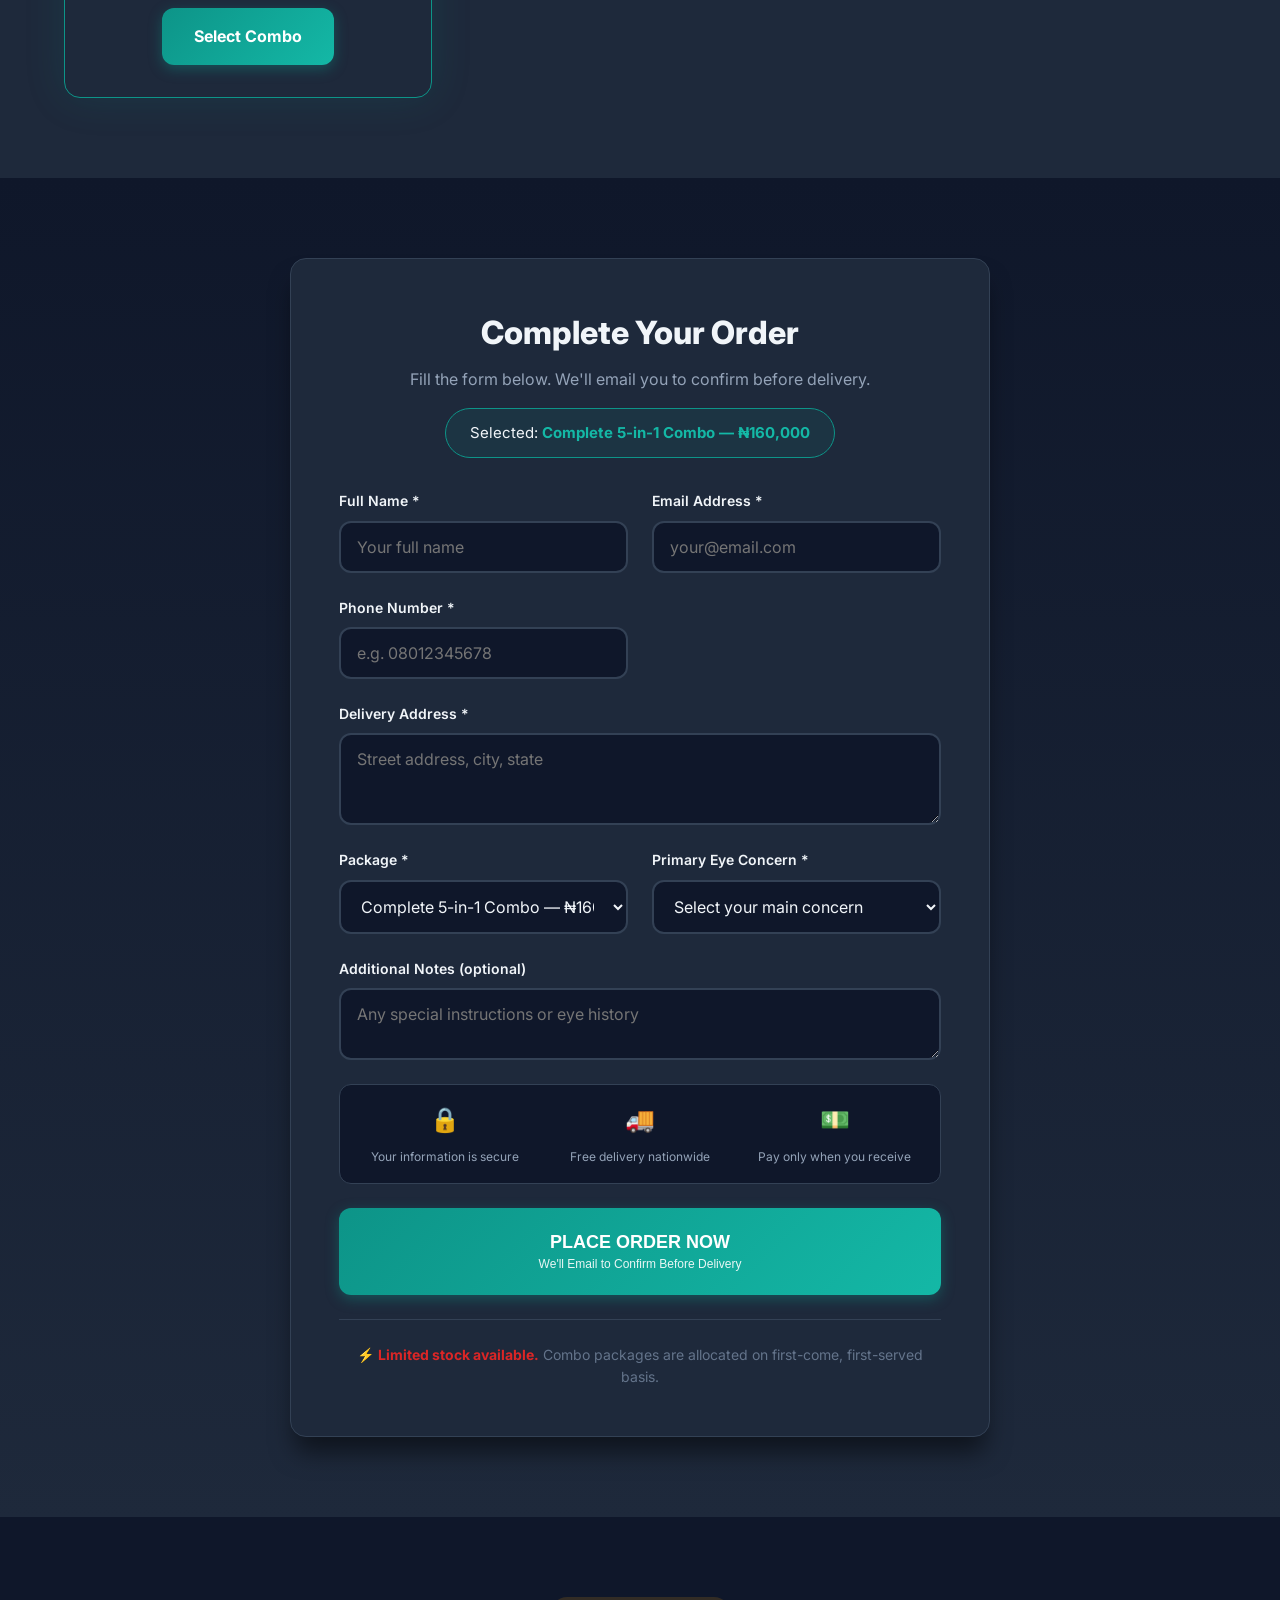
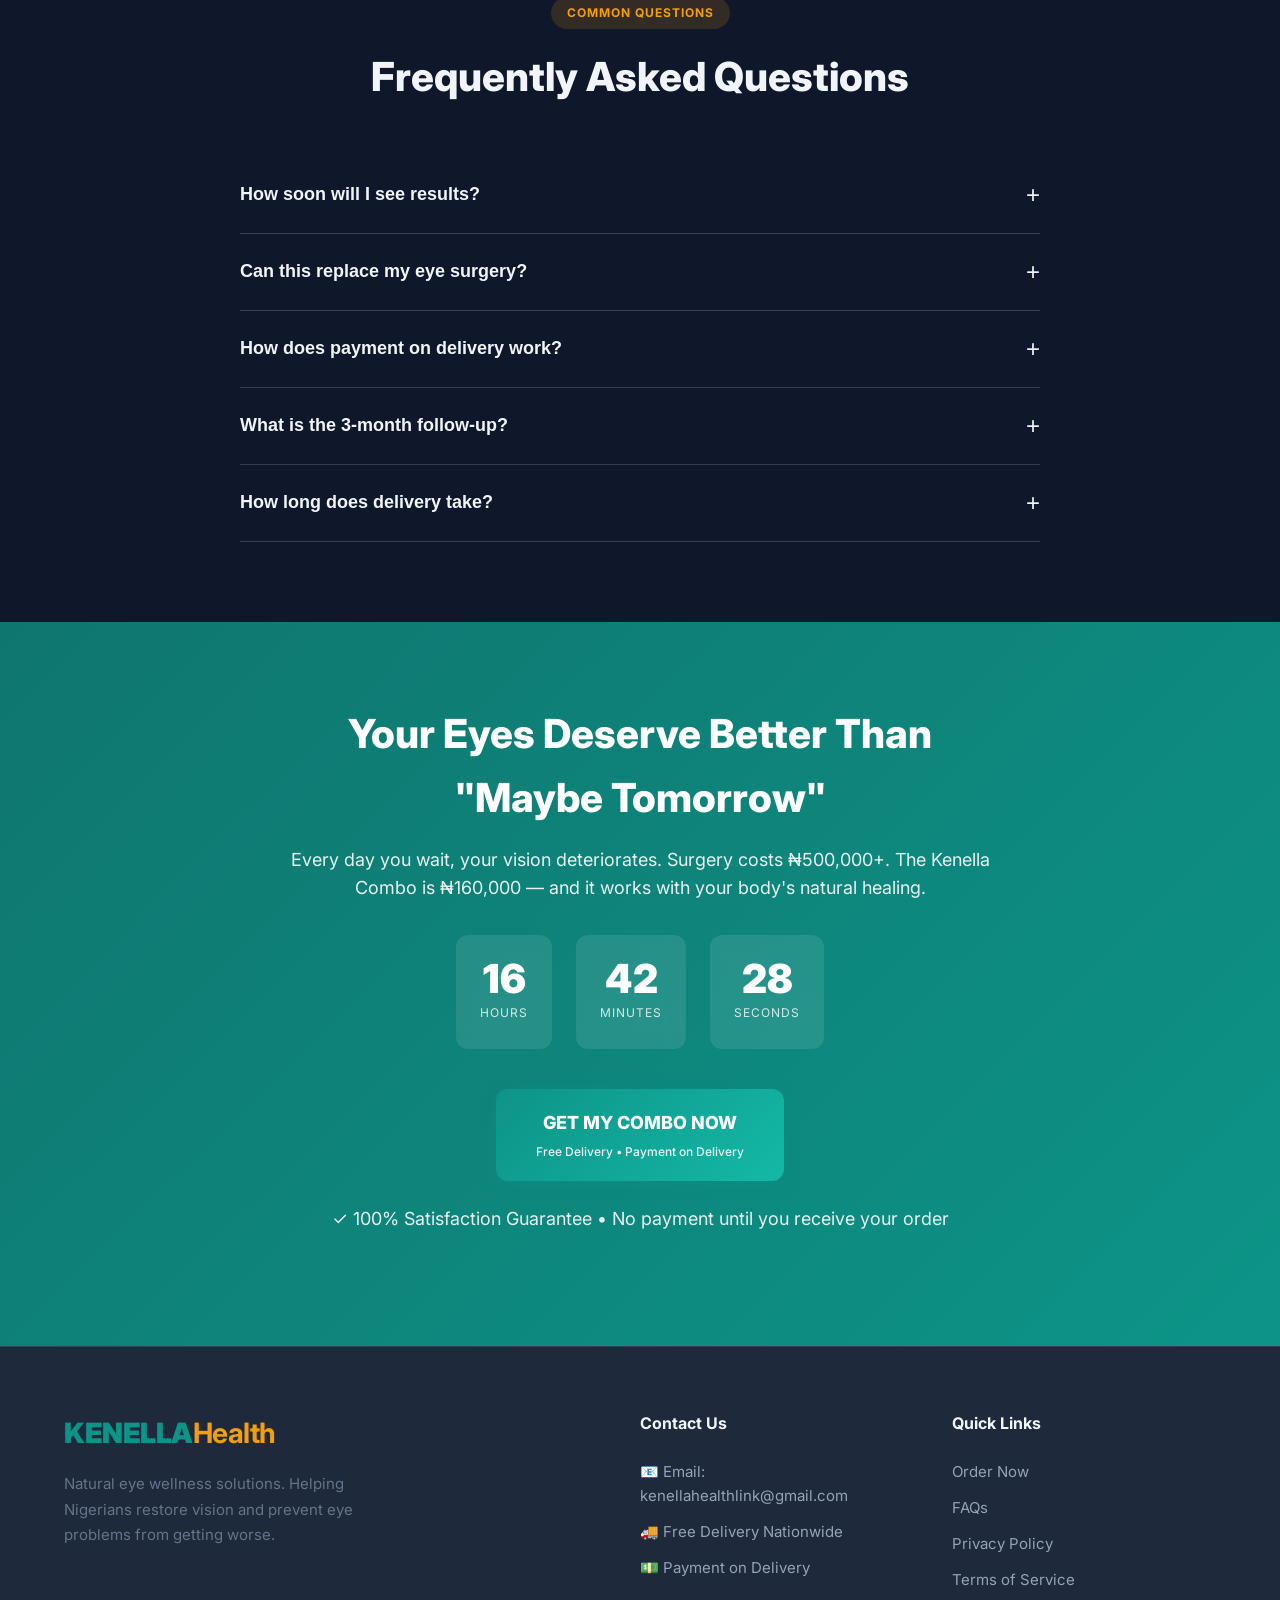
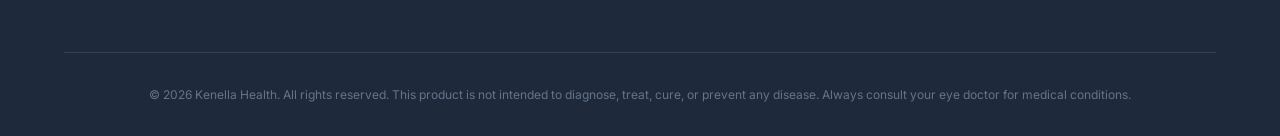
==== commit 5fa93f0e: "added meta pixel" ====
--- a/index.html
+++ b/index.html
@@ -1,33 +1,44 @@
 <!DOCTYPE html>
 <html lang="en">
+
 <head>
     <meta charset="UTF-8">
     <meta name="viewport" content="width=device-width, initial-scale=1.0">
     <title>Kenella 5-in-1 Eye Comfort & Wellness Combo — Restore Your Vision Naturally | Kenella Health</title>
-    <meta name="description" content="The Kenella 5-in-1 Eye Comfort Combo includes quantum polarized glasses, Nano Ionic Eye Moistener, eye massager + 12-week natural restoration plan. Payment on delivery.">
+    <meta name="description"
+        content="The Kenella 5-in-1 Eye Comfort Combo includes quantum polarized glasses, Nano Ionic Eye Moistener, eye massager + 12-week natural restoration plan. Payment on delivery.">
     <link rel="preconnect" href="https://fonts.googleapis.com">
-    <link href="https://fonts.googleapis.com/css2?family=Inter:wght@400;500;600;700;800;900&display=swap" rel="stylesheet">
+    <link href="https://fonts.googleapis.com/css2?family=Inter:wght@400;500;600;700;800;900&display=swap"
+        rel="stylesheet">
     <link rel="stylesheet" href="styles.css">
-    <!-- Meta Pixel -->
+    <!-- Meta Pixel Code -->
     <script>
-        !function(f,b,e,v,n,t,s)
-        {if(f.fbq)return;n=f.fbq=function(){n.callMethod?
-        n.callMethod.apply(n,arguments):n.queue.push(arguments)};
-        if(!f._fbq)f._fbq=n;n.push=n;n.loaded=!0;n.version='2.0';
-        n.queue=[];t=b.createElement(e);t.async=!0;
-        t.src=v;s=b.getElementsByTagName(e)[0];
-        s.parentNode.insertBefore(t,s)}(window, document,'script',
-        'https://connect.facebook.net/en_US/fbevents.js');
-        fbq('init', 'YOUR_PIXEL_ID');
+        !function (f, b, e, v, n, t, s) {
+            if (f.fbq) return; n = f.fbq = function () {
+                n.callMethod ?
+                n.callMethod.apply(n, arguments) : n.queue.push(arguments)
+            };
+            if (!f._fbq) f._fbq = n; n.push = n; n.loaded = !0; n.version = '2.0';
+            n.queue = []; t = b.createElement(e); t.async = !0;
+            t.src = v; s = b.getElementsByTagName(e)[0];
+            s.parentNode.insertBefore(t, s)
+        }(window, document, 'script',
+            'https://connect.facebook.net/en_US/fbevents.js');
+        fbq('init', '1518881983111941');
         fbq('track', 'PageView');
     </script>
+    <noscript><img height="1" width="1" style="display:none"
+            src="https://www.facebook.com/tr?id=1518881983111941&ev=PageView&noscript=1" /></noscript>
+    <!-- End Meta Pixel Code -->
 </head>
+
 <body>
 
     <!-- URGENCY BAR -->
     <div class="urgency-bar">
         <span class="pulse-dot"></span>
-        <p>🔥 Flash Sale Ending Soon — <span id="countdown">04:59:32</span> left | Free Delivery + Payment on Delivery</p>
+        <p>🔥 Flash Sale Ending Soon — <span id="countdown">04:59:32</span> left | Free Delivery + Payment on Delivery
+        </p>
     </div>
 
     <!-- NAVIGATION -->
@@ -43,8 +54,10 @@
             <div class="hero-content">
                 <div class="badge">✓ Trusted by 2,000+ Nigerians</div>
                 <h1>Stop Your Eye Problems From Getting Worse — <span class="highlight">Before It's Too Late</span></h1>
-                <p class="hero-sub">The Kenella 5-in-1 Eye Comfort & Wellness Combo is your complete eye restoration system. Quantum polarized glasses + Nano Ionic Eye Moistener + eye massager + 12-week natural healing protocol — everything your eyes need to recover.</p>
-                
+                <p class="hero-sub">The Kenella 5-in-1 Eye Comfort & Wellness Combo is your complete eye restoration
+                    system. Quantum polarized glasses + Nano Ionic Eye Moistener + eye massager + 12-week natural
+                    healing protocol — everything your eyes need to recover.</p>
+
                 <div class="hero-features">
                     <div class="feature-item">
                         <span class="feature-icon">👁️</span>
@@ -72,10 +85,11 @@
                     <p class="trust-text">✓ 847 orders placed this week</p>
                 </div>
             </div>
-            
+
             <div class="hero-image">
                 <div class="product-showcase">
-                    <img src="img/hero-glasses.jpg" alt="Quantum Polarized Eye Glasses" class="product-hero-img main-product">
+                    <img src="img/hero-glasses.jpg" alt="Quantum Polarized Eye Glasses"
+                        class="product-hero-img main-product">
                     <div class="floating-badge badge-urgent">⚠️ Don't Ignore Eye Pain</div>
                     <div class="floating-badge badge-natural">100% Natural Protocol</div>
                 </div>
@@ -91,32 +105,39 @@
                 <div class="problem-card">
                     <div class="problem-icon">😰</div>
                     <h3>Blurred Vision Getting Worse?</h3>
-                    <p>That slight blur you noticed months ago? It's not going away. It's progressing. Every day you wait, your vision deteriorates further — and some damage becomes permanent.</p>
+                    <p>That slight blur you noticed months ago? It's not going away. It's progressing. Every day you
+                        wait, your vision deteriorates further — and some damage becomes permanent.</p>
                 </div>
                 <div class="problem-card">
                     <div class="problem-icon">💧</div>
                     <h3>Constant Dryness & Irritation?</h3>
-                    <p>Dry eyes aren't just uncomfortable — they're a warning sign. Your eye cells are starving for moisture and nutrients. Left untreated, this leads to corneal damage and chronic inflammation.</p>
+                    <p>Dry eyes aren't just uncomfortable — they're a warning sign. Your eye cells are starving for
+                        moisture and nutrients. Left untreated, this leads to corneal damage and chronic inflammation.
+                    </p>
                 </div>
                 <div class="problem-card">
                     <div class="problem-icon">🔴</div>
                     <h3>Redness That Won't Clear?</h3>
-                    <p>Eye redness signals blood vessel damage and poor circulation. This is how glaucoma, cataracts, and macular degeneration begin — silently, while you ignore the signs.</p>
+                    <p>Eye redness signals blood vessel damage and poor circulation. This is how glaucoma, cataracts,
+                        and macular degeneration begin — silently, while you ignore the signs.</p>
                 </div>
                 <div class="problem-card">
                     <div class="problem-icon">💸</div>
                     <h3>Surgery Costs ₦500,000+</h3>
-                    <p>By the time most Nigerians seek help, surgery is the only option. Cataract surgery, glaucoma treatment, laser procedures — all expensive, all invasive, all avoidable if you act NOW.</p>
+                    <p>By the time most Nigerians seek help, surgery is the only option. Cataract surgery, glaucoma
+                        treatment, laser procedures — all expensive, all invasive, all avoidable if you act NOW.</p>
                 </div>
                 <div class="problem-card">
                     <div class="problem-icon">😔</div>
                     <h3>Glaucoma Running In Your Family?</h3>
-                    <p>Genetic eye conditions don't wait for permission. They progress whether you address them or not. The only question is: will you stop it now, or regret it later?</p>
+                    <p>Genetic eye conditions don't wait for permission. They progress whether you address them or not.
+                        The only question is: will you stop it now, or regret it later?</p>
                 </div>
                 <div class="problem-card">
                     <div class="problem-icon">📱</div>
                     <h3>Screen Time Destroying Your Eyes?</h3>
-                    <p>Phones, laptops, TVs — 8+ hours daily of blue light exposure. Your eyes weren't designed for this. Without protection, digital eye strain accelerates into permanent vision loss.</p>
+                    <p>Phones, laptops, TVs — 8+ hours daily of blue light exposure. Your eyes weren't designed for
+                        this. Without protection, digital eye strain accelerates into permanent vision loss.</p>
                 </div>
             </div>
         </div>
@@ -167,7 +188,8 @@
                     <div class="combo-icon">🕶️</div>
                     <img src="img/hero-glasses.jpg" alt="Quantum Polarized Eye Glasses" class="combo-img">
                     <h3>Quantum Polarized Eye Glass</h3>
-                    <p>Stops further damage of the eyes and supports the natural healing process. Blocks harmful UV rays, blue light, and glare from screens and sunlight.</p>
+                    <p>Stops further damage of the eyes and supports the natural healing process. Blocks harmful UV
+                        rays, blue light, and glare from screens and sunlight.</p>
                     <div class="combo-price">₦100,000 <span class="combo-value">value</span></div>
                 </div>
                 <div class="combo-card">
@@ -175,7 +197,8 @@
                     <div class="combo-icon">💨</div>
                     <img src="img/hero-sprayer.jpg" alt=" Nano Ionic Eye Moistener" class="combo-img">
                     <h3>Nano Ionic Eye Moistener</h3>
-                    <p>Rechargeable Nano Ionic Eye Moistener for dry eyes, watery eyes, and irritations. Delivers ultra-fine moisture particles directly to tired eye cells.</p>
+                    <p>Rechargeable Nano Ionic Eye Moistener for dry eyes, watery eyes, and irritations. Delivers
+                        ultra-fine moisture particles directly to tired eye cells.</p>
                     <div class="combo-price">₦50,000 <span class="combo-value">value</span></div>
                 </div>
                 <div class="combo-card">
@@ -183,7 +206,8 @@
                     <div class="combo-icon">🥽</div>
                     <img src="img/hero-massager.jpg" alt="Eye Massager" class="combo-img">
                     <h3>Therapeutic Eye Massager Only</h3>
-                    <p>Stimulates blood circulation around the eyes, reduces puffiness, relieves eye strain, and accelerates natural healing.</p>
+                    <p>Stimulates blood circulation around the eyes, reduces puffiness, relieves eye strain, and
+                        accelerates natural healing.</p>
                     <div class="combo-price">₦50,000 <span class="combo-value">value</span></div>
                 </div>
                 <div class="combo-card bonus">
@@ -191,7 +215,8 @@
                     <div class="combo-icon">📖</div>
                     <img src="img/hero-plan.jpg" alt="12 Weeks Natural Eye Restoration Plan" class="combo-img">
                     <h3>12-Week Natural Eye Restoration Plan</h3>
-                    <p>Complete 3-month system: detox program, structured diet plan, targeted herbs, daily eye exercises, and body detox to improve blood circulation.</p>
+                    <p>Complete 3-month system: detox program, structured diet plan, targeted herbs, daily eye
+                        exercises, and body detox to improve blood circulation.</p>
                     <div class="combo-price">₦75,000 <span class="combo-value">value</span></div>
                     <div class="combo-bonus-tag">FREE WITH COMBO</div>
                 </div>
@@ -223,19 +248,22 @@
                     <div class="phase-badge phase-1">PHASE 1</div>
                     <h3>Cleanse & Detox</h3>
                     <div class="phase-weeks">Weeks 1–4</div>
-                    <p>Remove toxins, open circulation, reduce inflammation. Right detox program to flush accumulated waste from your ocular system.</p>
+                    <p>Remove toxins, open circulation, reduce inflammation. Right detox program to flush accumulated
+                        waste from your ocular system.</p>
                 </div>
                 <div class="phase-card">
                     <div class="phase-badge phase-2">PHASE 2</div>
                     <h3>Repair & Nourish</h3>
                     <div class="phase-weeks">Weeks 5–8</div>
-                    <p>Rebuild ocular cells, flood with targeted nutrients, repair tissue. Right diet and lifestyle plan with foods to eat and avoid.</p>
+                    <p>Rebuild ocular cells, flood with targeted nutrients, repair tissue. Right diet and lifestyle plan
+                        with foods to eat and avoid.</p>
                 </div>
                 <div class="phase-card">
                     <div class="phase-badge phase-3">PHASE 3</div>
                     <h3>Restore & Maintain</h3>
                     <div class="phase-weeks">Weeks 9–12</div>
-                    <p>Strengthen vision, prevent regression, establish long-term habits. Right natural recommendations as ongoing support.</p>
+                    <p>Strengthen vision, prevent regression, establish long-term habits. Right natural recommendations
+                        as ongoing support.</p>
                 </div>
             </div>
             <div class="protocol-cta">
@@ -243,7 +271,8 @@
                     <span class="support-icon">👤</span>
                     <div class="support-text">
                         <strong>Personalized 3-Month Follow-Up</strong>
-                        <p>Combo buyers get dedicated support — we track your progress, adjust your plan, and ensure results.</p>
+                        <p>Combo buyers get dedicated support — we track your progress, adjust your plan, and ensure
+                            results.</p>
                     </div>
                 </div>
             </div>
@@ -261,7 +290,8 @@
                 <div class="screenshot-card">
                     <img src="img/testimonial1.jpg" alt="Customer started using the glasses" loading="lazy">
                     <div class="screenshot-caption">
-                        <p>"Pls I have started using the glasses from yesterday night and I put it on this morning too"</p>
+                        <p>"Pls I have started using the glasses from yesterday night and I put it on this morning too"
+                        </p>
                         <span class="screenshot-meta">Verified Buyer • Lagos</span>
                     </div>
                 </div>
@@ -282,14 +312,16 @@
                 <div class="screenshot-card">
                     <img src="img/testimonial4.jpg" alt="More unboxing photos" loading="lazy">
                     <div class="screenshot-caption">
-                        <p>Unboxing the complete Kenella eye restoration combo — glasses, moistener, massager, and protocol guide.</p>
+                        <p>Unboxing the complete Kenella eye restoration combo — glasses, moistener, massager, and
+                            protocol guide.</p>
                         <span class="screenshot-meta">Verified Buyer • Kano</span>
                     </div>
                 </div>
                 <div class="screenshot-card">
                     <img src="img/testimonial5.jpg" alt="Customer thanks and PDF received" loading="lazy">
                     <div class="screenshot-caption">
-                        <p>"Thanks so much for the trust. I appreciate you so much." + Received 2-Week Natural Eye Healing Plan PDF</p>
+                        <p>"Thanks so much for the trust. I appreciate you so much." + Received 2-Week Natural Eye
+                            Healing Plan PDF</p>
                         <span class="screenshot-meta">Verified Buyer • Ibadan</span>
                     </div>
                 </div>
@@ -303,14 +335,16 @@
                 <div class="screenshot-card">
                     <img src="img/testimonial6.jpg" alt="160k combo offer" loading="lazy">
                     <div class="screenshot-caption">
-                        <p>"So this offer is for people getting all at once which is a complete eye restoration package plan for 160,000 naira"</p>
+                        <p>"So this offer is for people getting all at once which is a complete eye restoration package
+                            plan for 160,000 naira"</p>
                         <span class="screenshot-meta">Official Offer • Kenella Health</span>
                     </div>
                 </div>
                 <div class="screenshot-card">
                     <img src="img/testimonial9.jpg" alt="Full program explanation" loading="lazy">
                     <div class="screenshot-caption">
-                        <p>"Every issue in the body is as a result of cell not performing well. All eye issues are centered around three things..."</p>
+                        <p>"Every issue in the body is as a result of cell not performing well. All eye issues are
+                            centered around three things..."</p>
                         <span class="screenshot-meta">Expert Explanation • Kenella Protocol</span>
                     </div>
                 </div>
@@ -328,7 +362,9 @@
             <div class="testimonials-grid">
                 <div class="testimonial-card">
                     <div class="testimonial-stars">★★★★★</div>
-                    <p class="testimonial-text">"I was having serious eye redness from too much screen time. After 3 weeks with the glasses and Nano Ionic Eye Moistener, the redness is gone. The 12-week plan taught me foods I was eating that were damaging my eyes."</p>
+                    <p class="testimonial-text">"I was having serious eye redness from too much screen time. After 3
+                        weeks with the glasses and Nano Ionic Eye Moistener, the redness is gone. The 12-week plan
+                        taught me foods I was eating that were damaging my eyes."</p>
                     <div class="testimonial-author">
                         <div class="author-avatar">C</div>
                         <div class="author-info">
@@ -339,7 +375,9 @@
                 </div>
                 <div class="testimonial-card featured">
                     <div class="testimonial-stars">★★★★★</div>
-                    <p class="testimonial-text">"My doctor said I had early-stage glaucoma. I was scared of surgery. The Kenella combo + 12-week protocol changed everything. My eye pressure dropped, vision stabilized, and I avoided surgery. The follow-up support is real."</p>
+                    <p class="testimonial-text">"My doctor said I had early-stage glaucoma. I was scared of surgery. The
+                        Kenella combo + 12-week protocol changed everything. My eye pressure dropped, vision stabilized,
+                        and I avoided surgery. The follow-up support is real."</p>
                     <div class="testimonial-author">
                         <div class="author-avatar">A</div>
                         <div class="author-info">
@@ -351,7 +389,9 @@
                 </div>
                 <div class="testimonial-card">
                     <div class="testimonial-stars">★★★★★</div>
-                    <p class="testimonial-text">"Dry eyes for 5 years. Tried every drop. Nothing worked until Kenella. The Nano Ionic Eye Moistener gives instant relief, and the massager improved my sleep. The diet plan was the game-changer — I didn't know sugar was killing my eyes."</p>
+                    <p class="testimonial-text">"Dry eyes for 5 years. Tried every drop. Nothing worked until Kenella.
+                        The Nano Ionic Eye Moistener gives instant relief, and the massager improved my sleep. The diet
+                        plan was the game-changer — I didn't know sugar was killing my eyes."</p>
                     <div class="testimonial-author">
                         <div class="author-avatar">F</div>
                         <div class="author-info">
@@ -394,7 +434,8 @@
             <div class="section-header">
                 <span class="section-label">SPECIAL COMBO PRICING</span>
                 <h2>Get Everything For Less Than The Cost of One Surgery</h2>
-                <p class="section-sub">Individual items cost ₦260,000 total. The combo saves you ₦100,000 + includes free 3-month follow-up.</p>
+                <p class="section-sub">Individual items cost ₦260,000 total. The combo saves you ₦100,000 + includes
+                    free 3-month follow-up.</p>
             </div>
 
             <div class="pricing-grid">
@@ -488,24 +529,26 @@
             <div class="modal-icon">💰</div>
             <h3>Confirm Your Order</h3>
             <p>Before we process your delivery, please confirm:</p>
-            
+
             <div class="consent-box">
-                <p class="consent-question">Do you currently have <strong>₦<<span id="consentAmount">160,000</span></strong> available to pay for this order upon delivery?</p>
-                
+                <p class="consent-question">Do you currently have <strong>₦<<span id="consentAmount">
+                            160,000</span></strong> available to pay for this order upon delivery?</p>
+
                 <div class="consent-options">
                     <button type="button" class="btn btn-success btn-consent" onclick="confirmConsent(true)">
                         <span class="btn-text">YES, I HAVE THE MONEY</span>
                         <span class="btn-sub">Proceed with my order</span>
                     </button>
-                    
+
                     <button type="button" class="btn btn-danger btn-consent" onclick="confirmConsent(false)">
                         <span class="btn-text">NO, NOT RIGHT NOW</span>
                         <span class="btn-sub">I'll order later</span>
                     </button>
                 </div>
             </div>
-            
-            <p class="consent-note">⚠️ We deliver nationwide with <strong>payment on delivery</strong>. Please only order if you're ready to pay cash when our agent arrives.</p>
+
+            <p class="consent-note">⚠️ We deliver nationwide with <strong>payment on delivery</strong>. Please only
+                order if you're ready to pay cash when our agent arrives.</p>
         </div>
     </div>
 
@@ -537,7 +580,8 @@
                         </div>
                         <div class="form-group full-width">
                             <label for="address">Delivery Address *</label>
-                            <textarea id="address" name="address" rows="3" placeholder="Street address, city, state"></textarea>
+                            <textarea id="address" name="address" rows="3"
+                                placeholder="Street address, city, state"></textarea>
                         </div>
                         <div class="form-group">
                             <label for="bundle">Package *</label>
@@ -564,7 +608,8 @@
                         </div>
                         <div class="form-group full-width">
                             <label for="notes">Additional Notes (optional)</label>
-                            <textarea id="notes" name="notes" rows="2" placeholder="Any special instructions or eye history"></textarea>
+                            <textarea id="notes" name="notes" rows="2"
+                                placeholder="Any special instructions or eye history"></textarea>
                         </div>
                     </div>
 
@@ -590,7 +635,8 @@
                 </form>
 
                 <div class="form-footer">
-                    <p>⚡ <strong>Limited stock available.</strong> Combo packages are allocated on first-come, first-served basis.</p>
+                    <p>⚡ <strong>Limited stock available.</strong> Combo packages are allocated on first-come,
+                        first-served basis.</p>
                 </div>
             </div>
         </div>
@@ -610,7 +656,9 @@
                         <span class="faq-icon">+</span>
                     </button>
                     <div class="faq-answer">
-                        <p>Most users feel immediate relief from dryness and strain within the first week. Measurable vision improvement typically begins by week 3-4 of the protocol. Full restoration takes the full 12 weeks.</p>
+                        <p>Most users feel immediate relief from dryness and strain within the first week. Measurable
+                            vision improvement typically begins by week 3-4 of the protocol. Full restoration takes the
+                            full 12 weeks.</p>
                     </div>
                 </div>
                 <div class="faq-item">
@@ -619,7 +667,9 @@
                         <span class="faq-icon">+</span>
                     </button>
                     <div class="faq-answer">
-                        <p>For early-stage conditions, many users have avoided or delayed surgery. However, advanced cases may still require medical intervention. This combo supports your natural healing — consult your doctor for severe conditions.</p>
+                        <p>For early-stage conditions, many users have avoided or delayed surgery. However, advanced
+                            cases may still require medical intervention. This combo supports your natural healing —
+                            consult your doctor for severe conditions.</p>
                     </div>
                 </div>
                 <div class="faq-item">
@@ -628,7 +678,8 @@
                         <span class="faq-icon">+</span>
                     </button>
                     <div class="faq-answer">
-                        <p>Place your order, we email to confirm your address, then our delivery agent brings it to your door. You pay cash when you receive it. No risk, no upfront payment.</p>
+                        <p>Place your order, we email to confirm your address, then our delivery agent brings it to your
+                            door. You pay cash when you receive it. No risk, no upfront payment.</p>
                     </div>
                 </div>
                 <div class="faq-item">
@@ -637,7 +688,9 @@
                         <span class="faq-icon">+</span>
                     </button>
                     <div class="faq-answer">
-                        <p>Combo buyers get personalized WhatsApp/email support for 12 weeks. We check your progress weekly, adjust your diet plan, answer questions, and ensure you're following the protocol correctly.</p>
+                        <p>Combo buyers get personalized WhatsApp/email support for 12 weeks. We check your progress
+                            weekly, adjust your diet plan, answer questions, and ensure you're following the protocol
+                            correctly.</p>
                     </div>
                 </div>
                 <div class="faq-item">
@@ -646,7 +699,8 @@
                         <span class="faq-icon">+</span>
                     </button>
                     <div class="faq-answer">
-                        <p>Lagos: 1-2 days. Abuja, PH, Ibadan: 2-3 days. Other states: 3-5 days. Delivery is completely free.</p>
+                        <p>Lagos: 1-2 days. Abuja, PH, Ibadan: 2-3 days. Other states: 3-5 days. Delivery is completely
+                            free.</p>
                     </div>
                 </div>
             </div>
@@ -658,7 +712,8 @@
         <div class="container">
             <div class="cta-box">
                 <h2>Your Eyes Deserve Better Than "Maybe Tomorrow"</h2>
-                <p>Every day you wait, your vision deteriorates. Surgery costs ₦500,000+. The Kenella Combo is ₦160,000 — and it works with your body's natural healing.</p>
+                <p>Every day you wait, your vision deteriorates. Surgery costs ₦500,000+. The Kenella Combo is ₦160,000
+                    — and it works with your body's natural healing.</p>
                 <div class="cta-countdown">
                     <div class="countdown-item">
                         <span class="countdown-number" id="hours">04</span>
@@ -688,7 +743,8 @@
             <div class="footer-grid">
                 <div class="footer-brand">
                     <div class="logo">KENELLA<span class="logo-accent">Health</span></div>
-                    <p>Natural eye wellness solutions. Helping Nigerians restore vision and prevent eye problems from getting worse.</p>
+                    <p>Natural eye wellness solutions. Helping Nigerians restore vision and prevent eye problems from
+                        getting worse.</p>
                 </div>
                 <div class="footer-contact">
                     <h4>Contact Us</h4>
@@ -705,7 +761,8 @@
                 </div>
             </div>
             <div class="footer-bottom">
-                <p>© 2026 Kenella Health. All rights reserved. This product is not intended to diagnose, treat, cure, or prevent any disease. Always consult your eye doctor for medical conditions.</p>
+                <p>© 2026 Kenella Health. All rights reserved. This product is not intended to diagnose, treat, cure, or
+                    prevent any disease. Always consult your eye doctor for medical conditions.</p>
             </div>
         </div>
     </footer>
@@ -722,7 +779,8 @@
         <div class="fake-popup-content">
             <span class="fake-popup-icon">🛒</span>
             <div class="fake-popup-text">
-                <strong id="fakeName">Chinedu</strong> from <span id="fakeLocation">Lagos</span> just bought <span id="fakeItem">Complete Combo</span>
+                <strong id="fakeName">Chinedu</strong> from <span id="fakeLocation">Lagos</span> just bought <span
+                    id="fakeItem">Complete Combo</span>
                 <span class="fake-popup-time" id="fakeTime">2 mins ago</span>
             </div>
         </div>
@@ -733,7 +791,8 @@
         <div class="modal-content">
             <div class="modal-icon">🎉</div>
             <h3>Order Received!</h3>
-            <p>Thank you for your order. Our team will email you within <strong>24 hours</strong> to confirm your delivery details.</p>
+            <p>Thank you for your order. Our team will email you within <strong>24 hours</strong> to confirm your
+                delivery details.</p>
             <div class="modal-order-details" id="modalDetails"></div>
             <button class="btn btn-primary" onclick="closeModal()">Got It!</button>
         </div>
@@ -741,4 +800,5 @@
 
     <script src="main.js"></script>
 </body>
+
 </html>
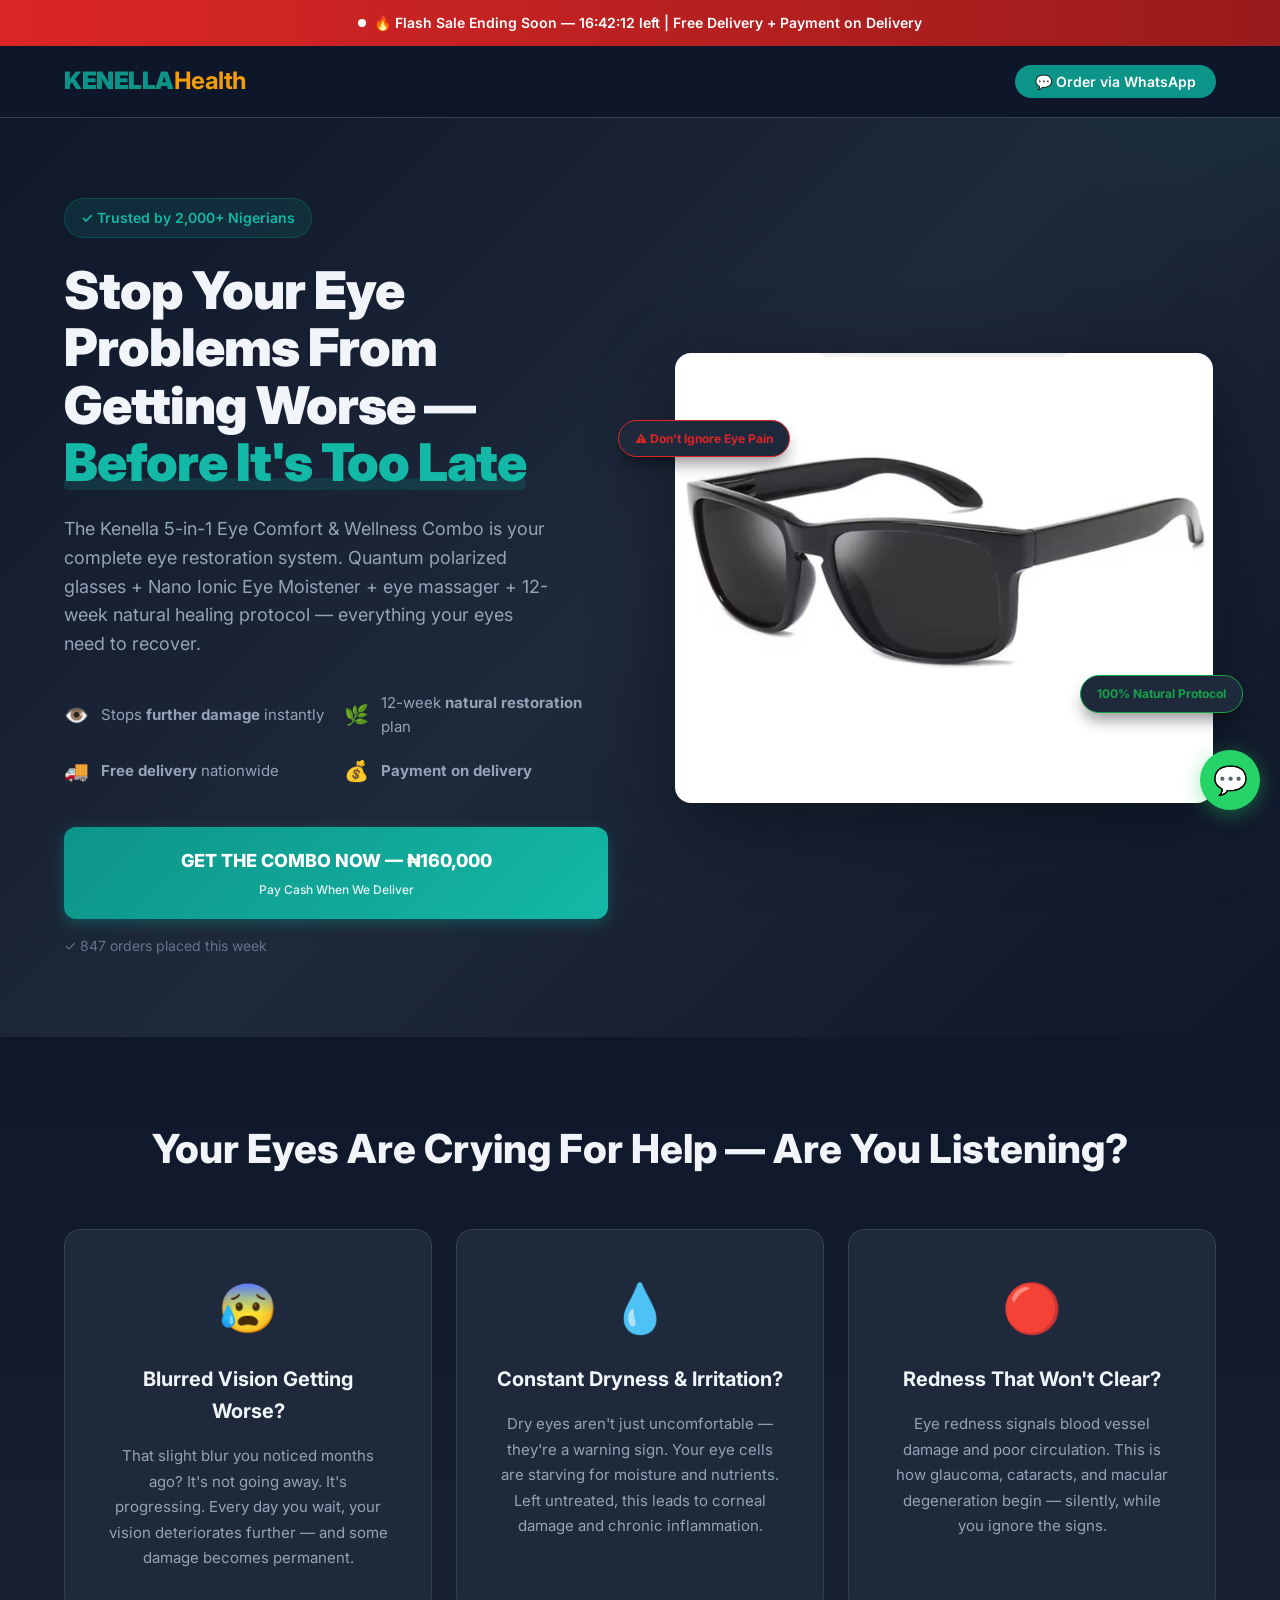
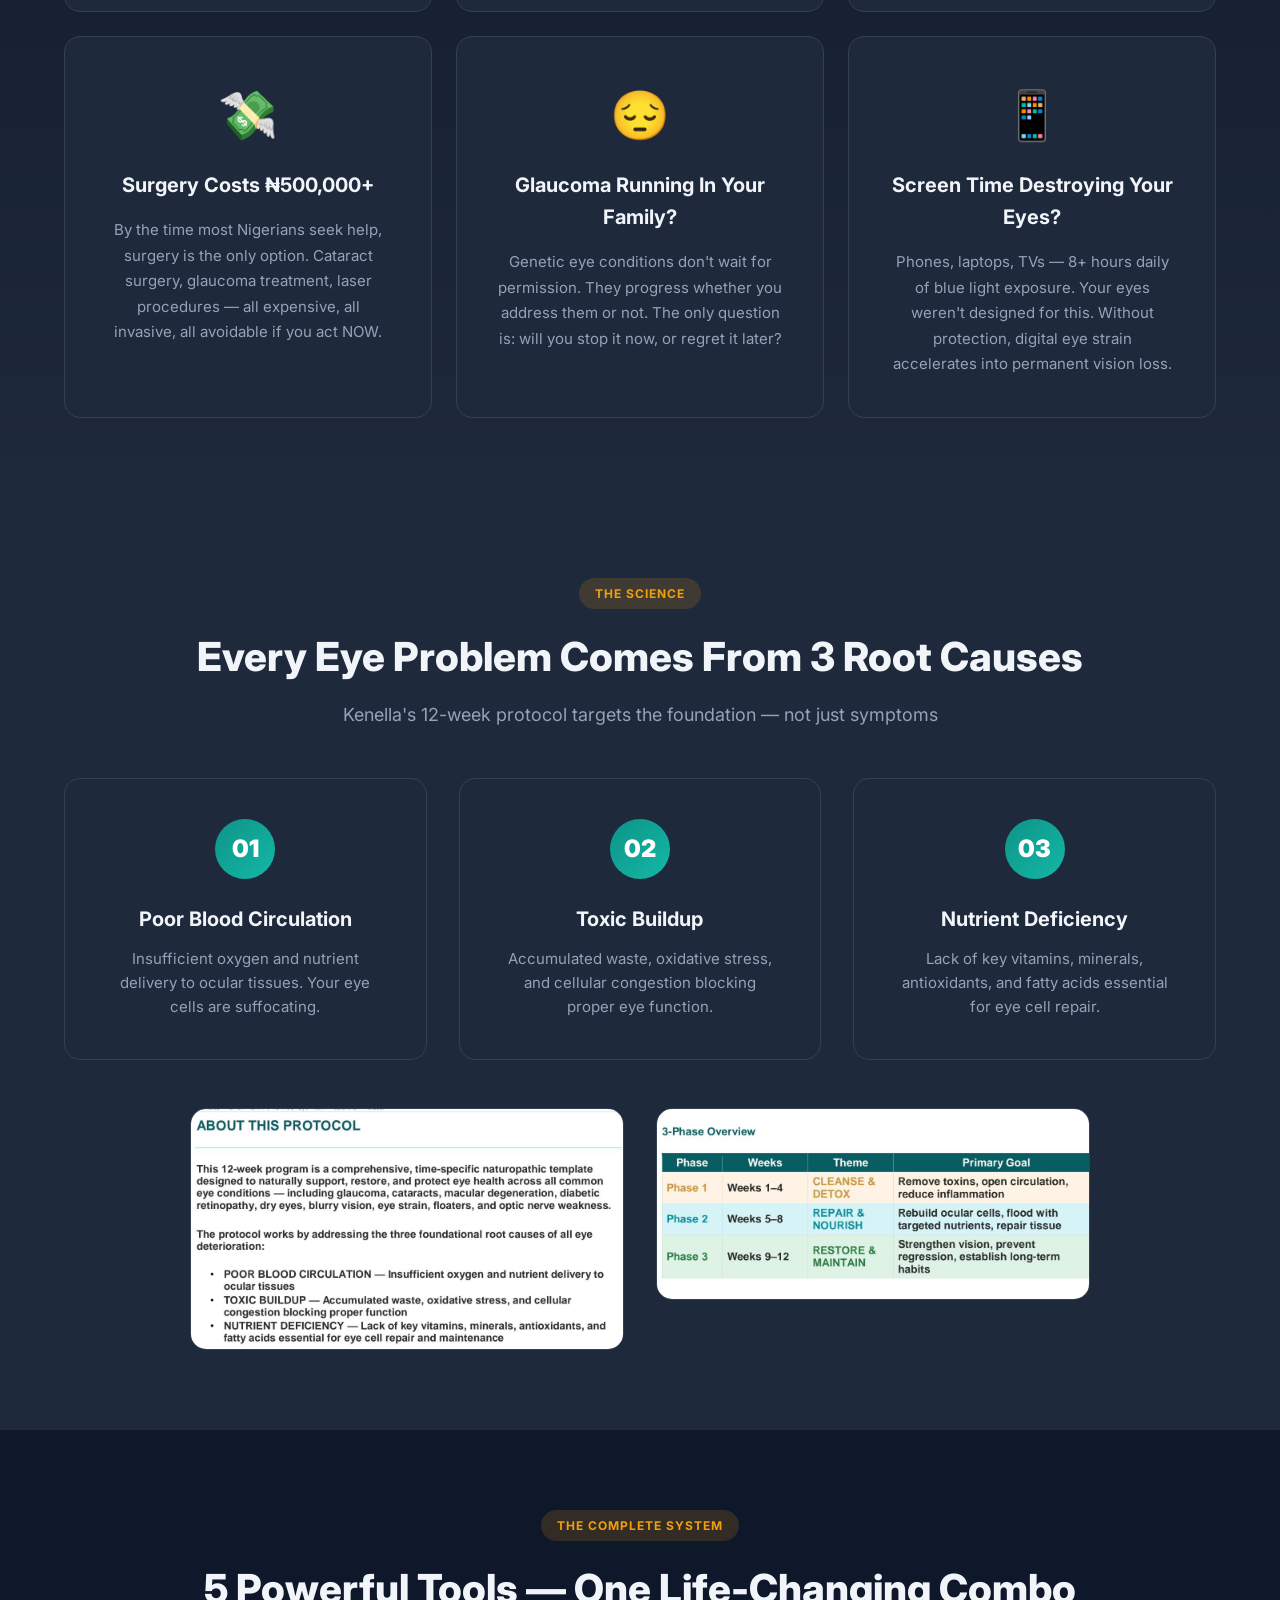
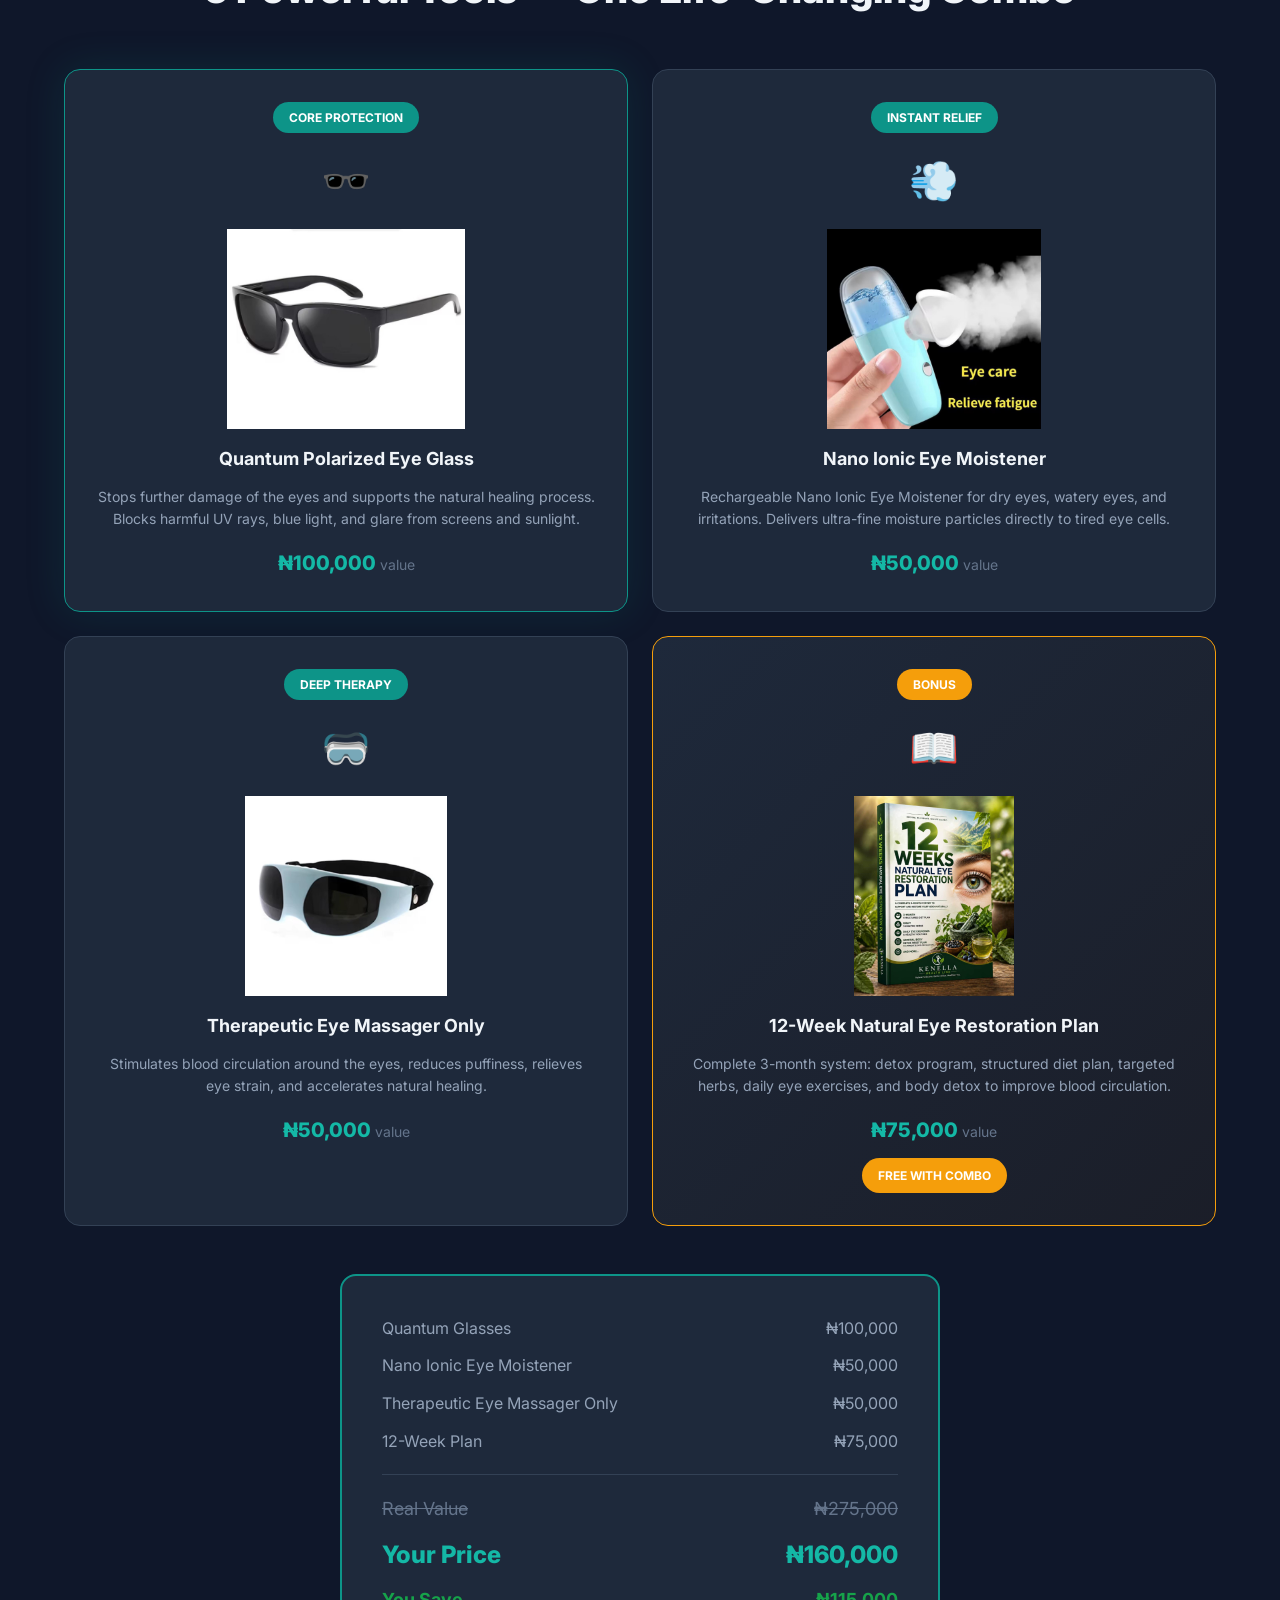
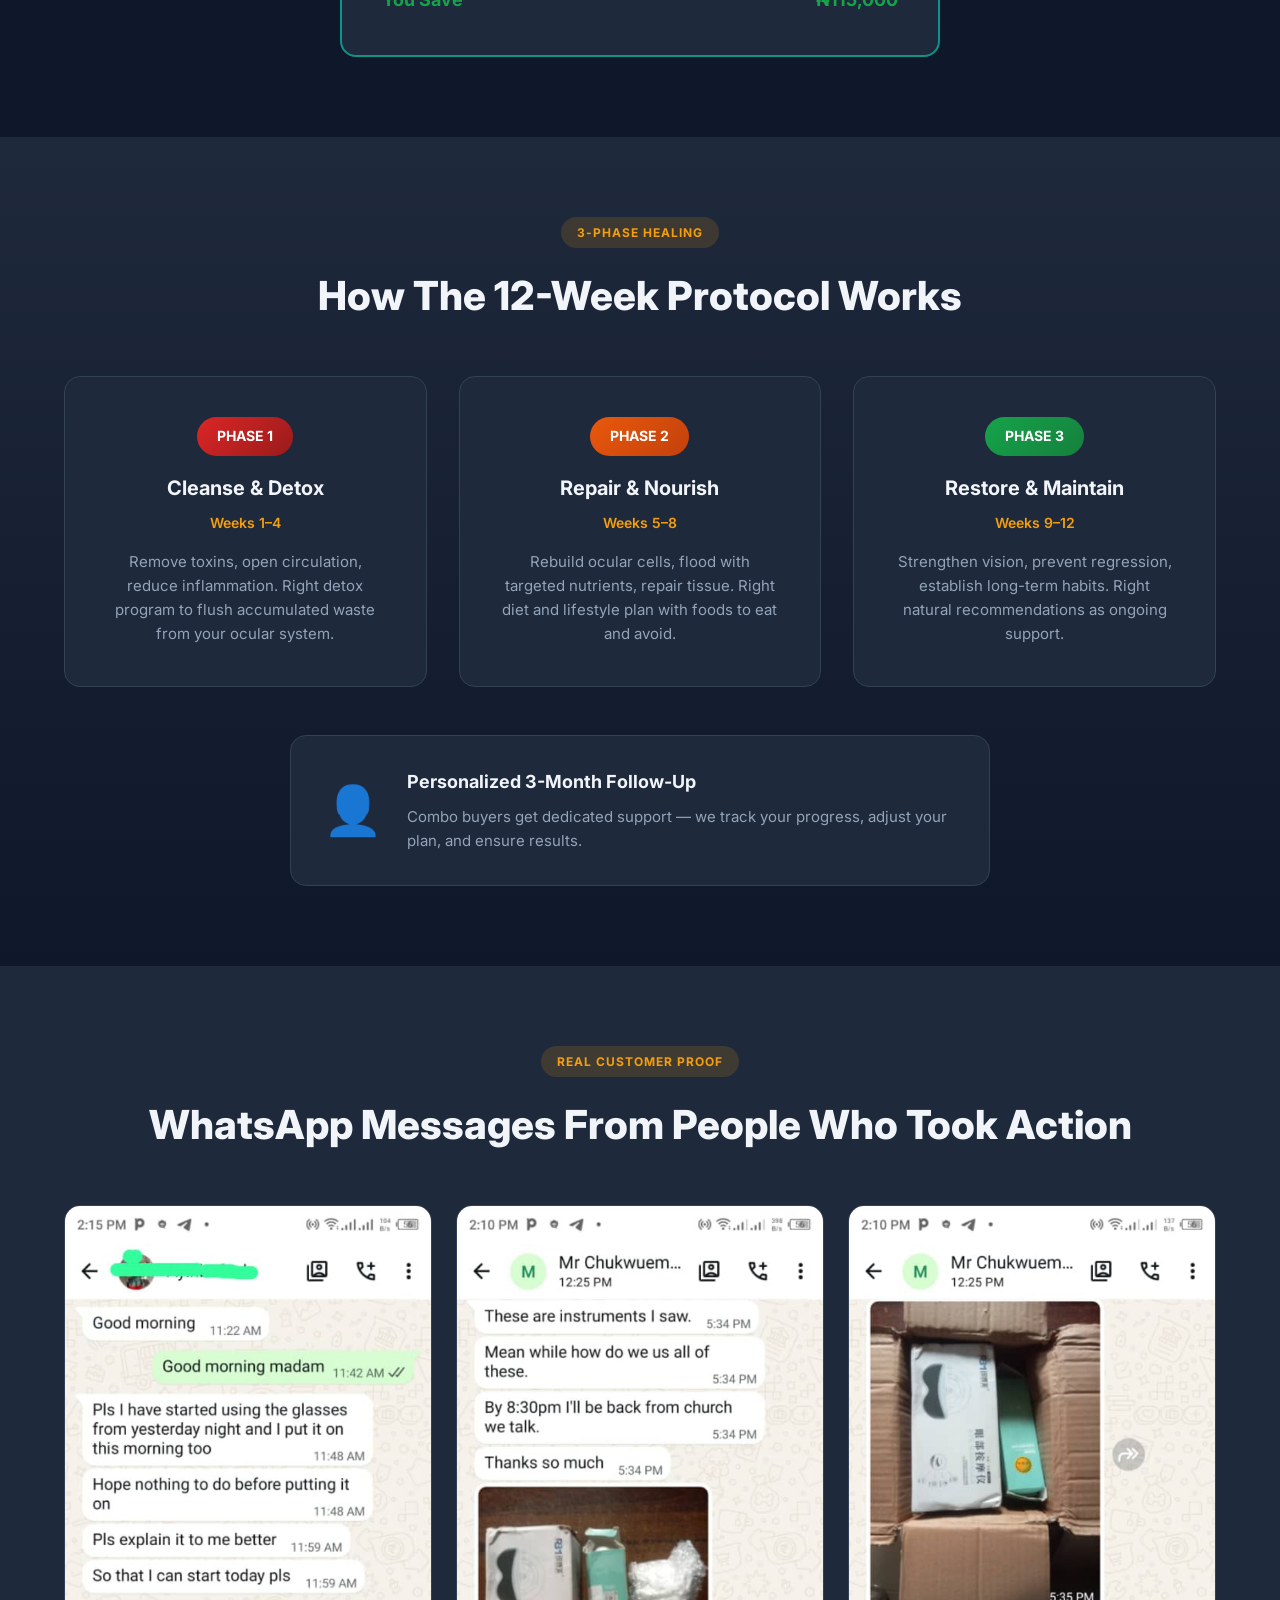
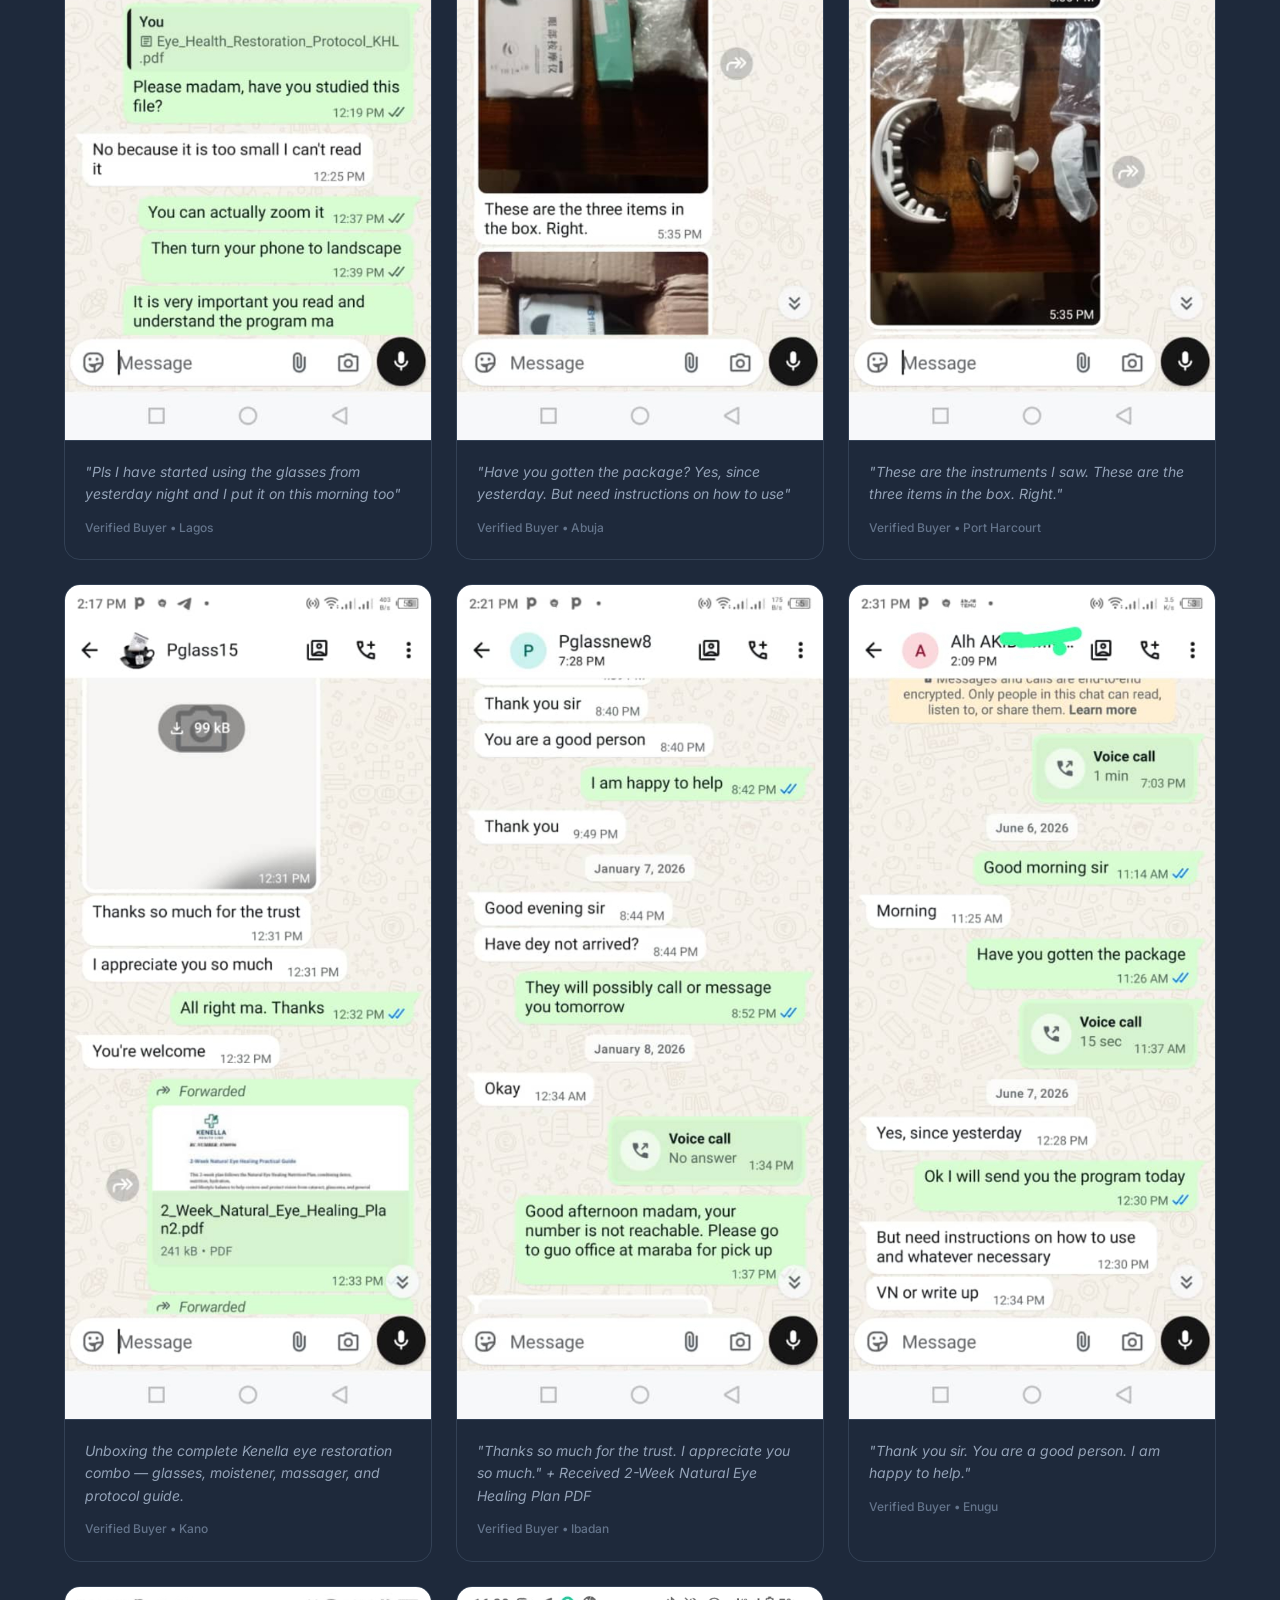
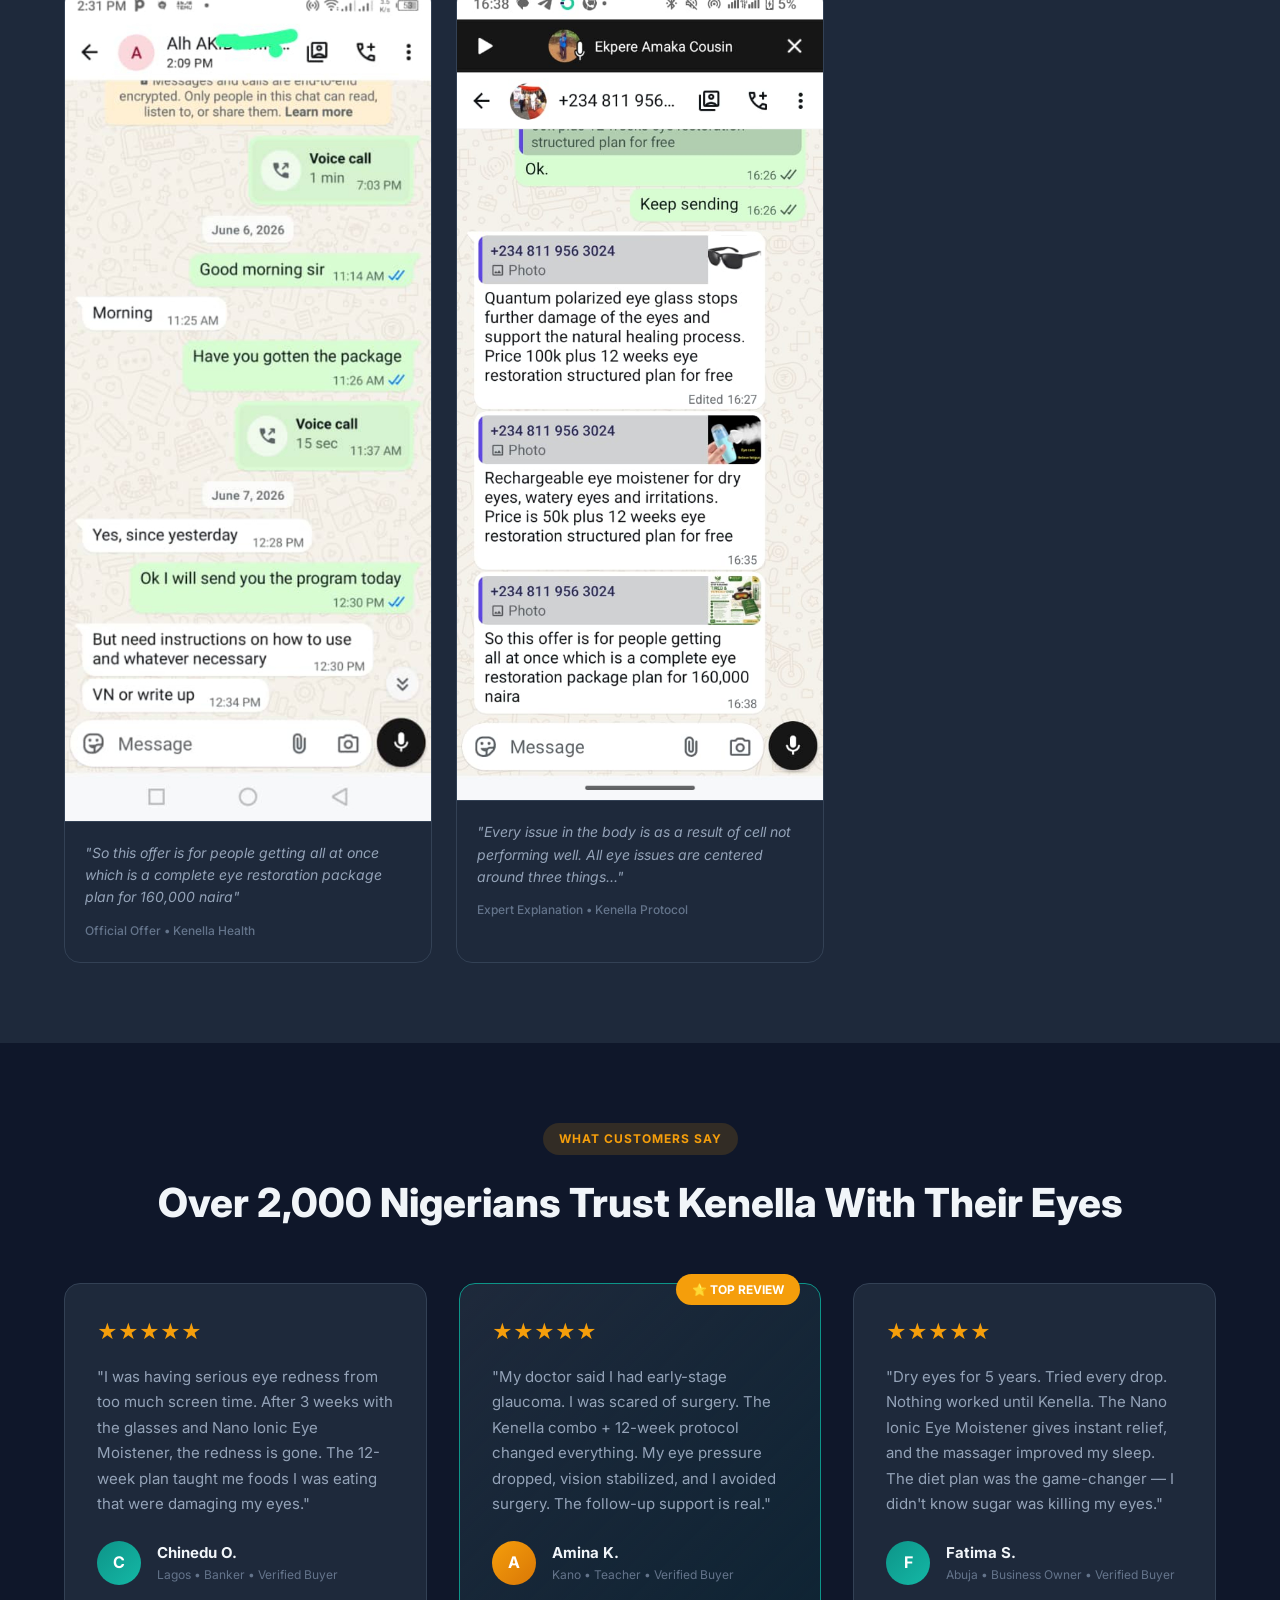
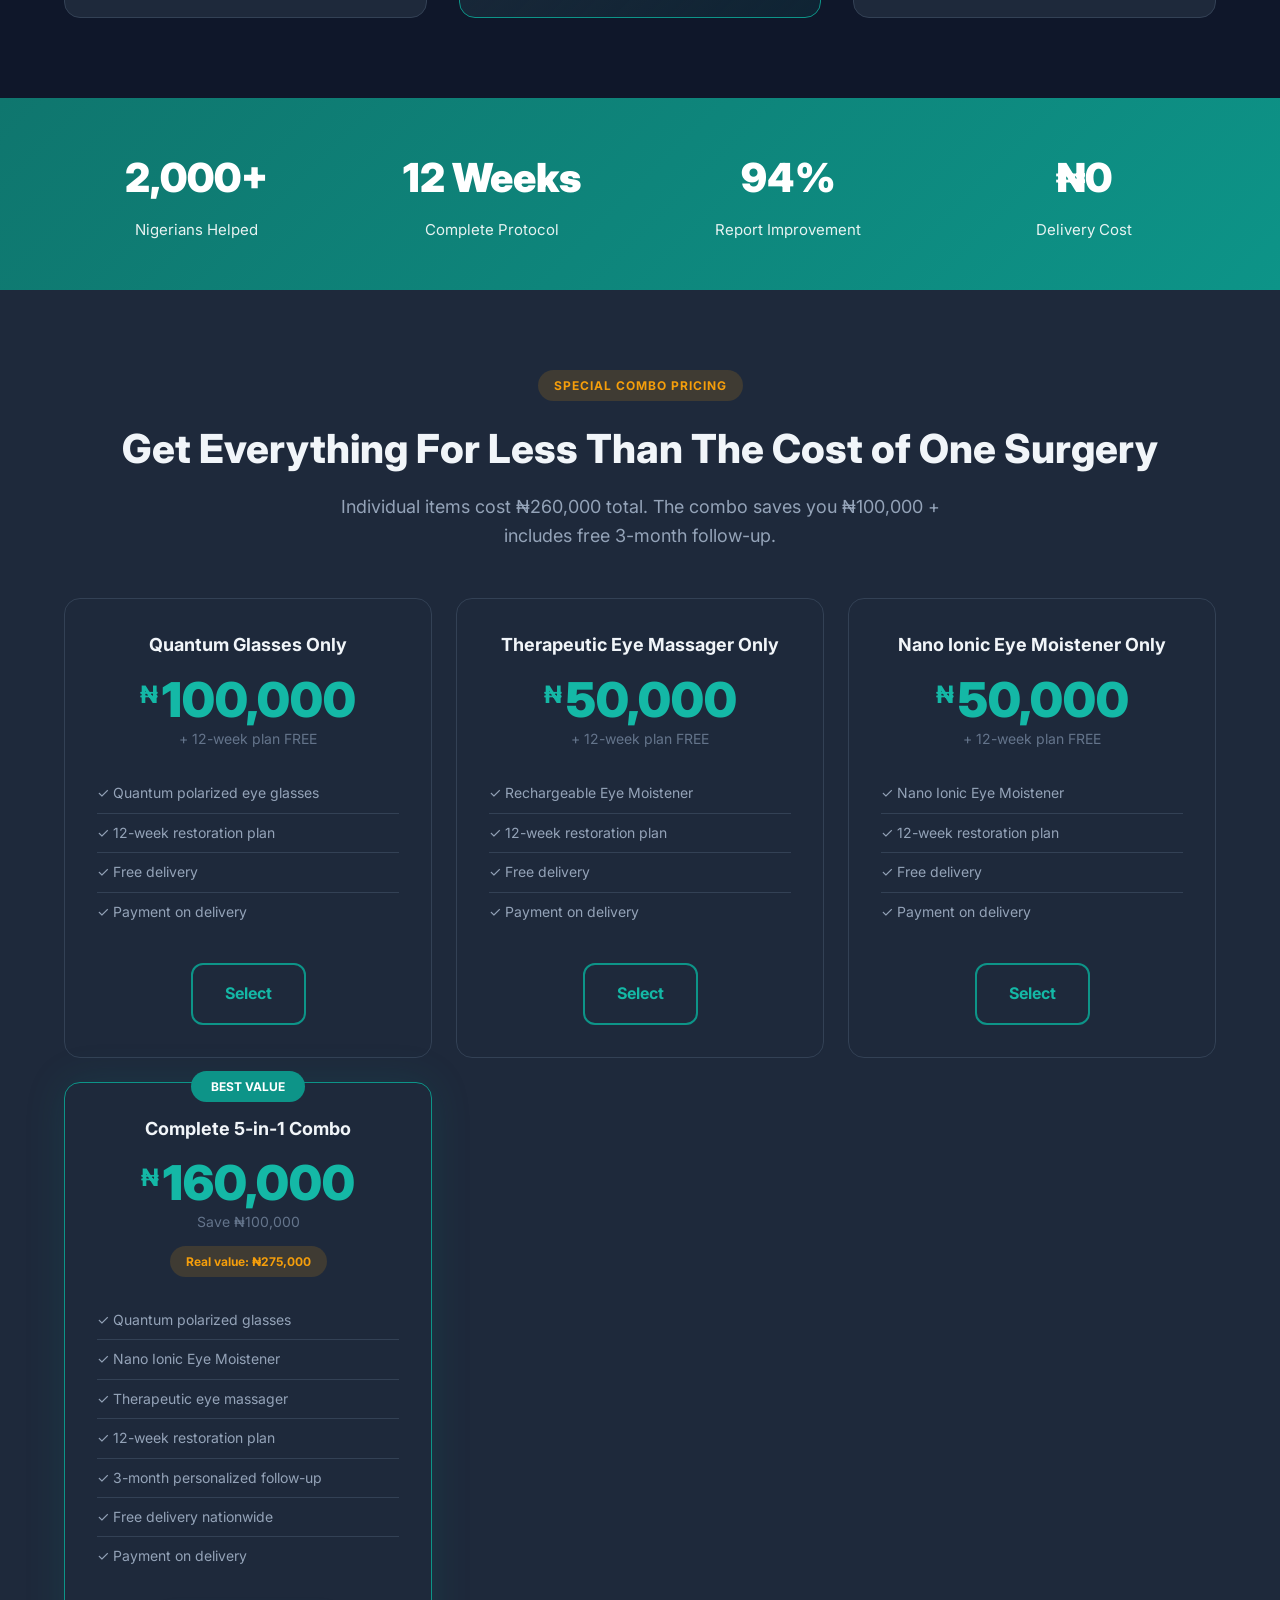
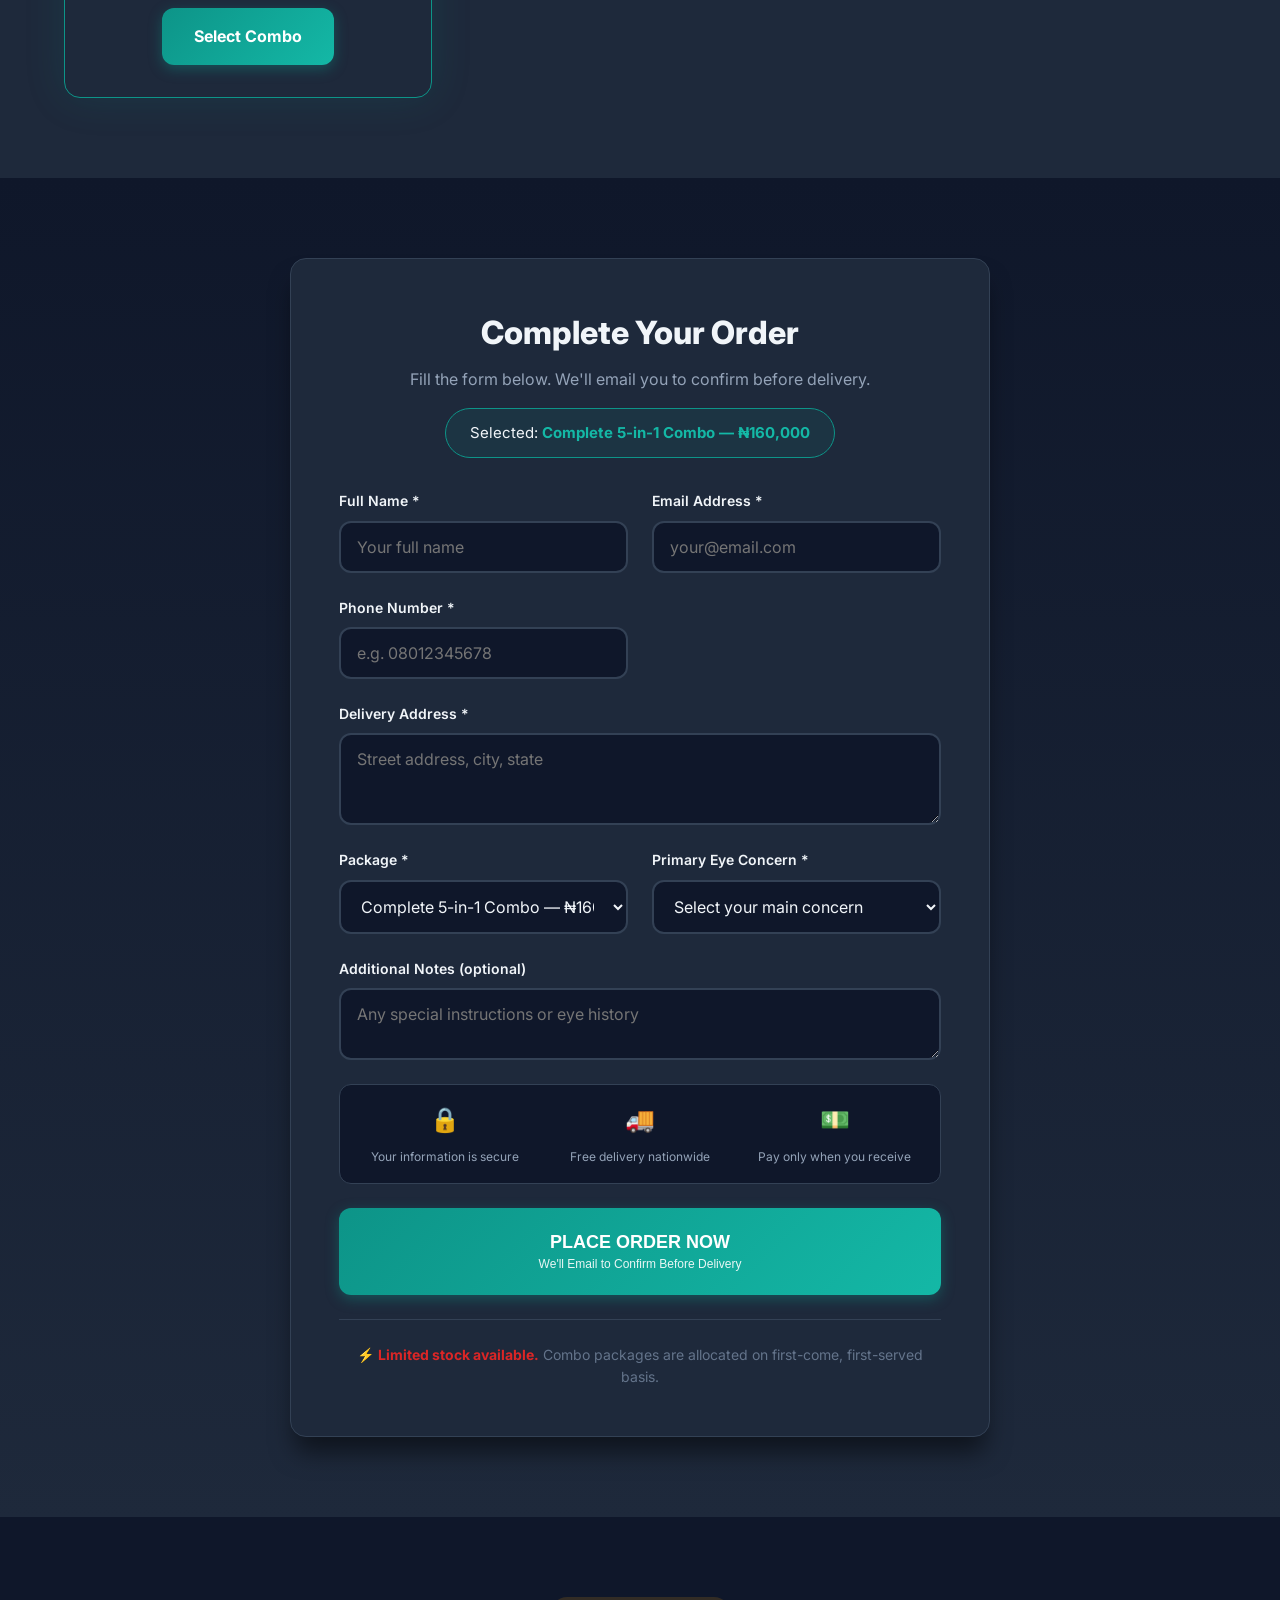
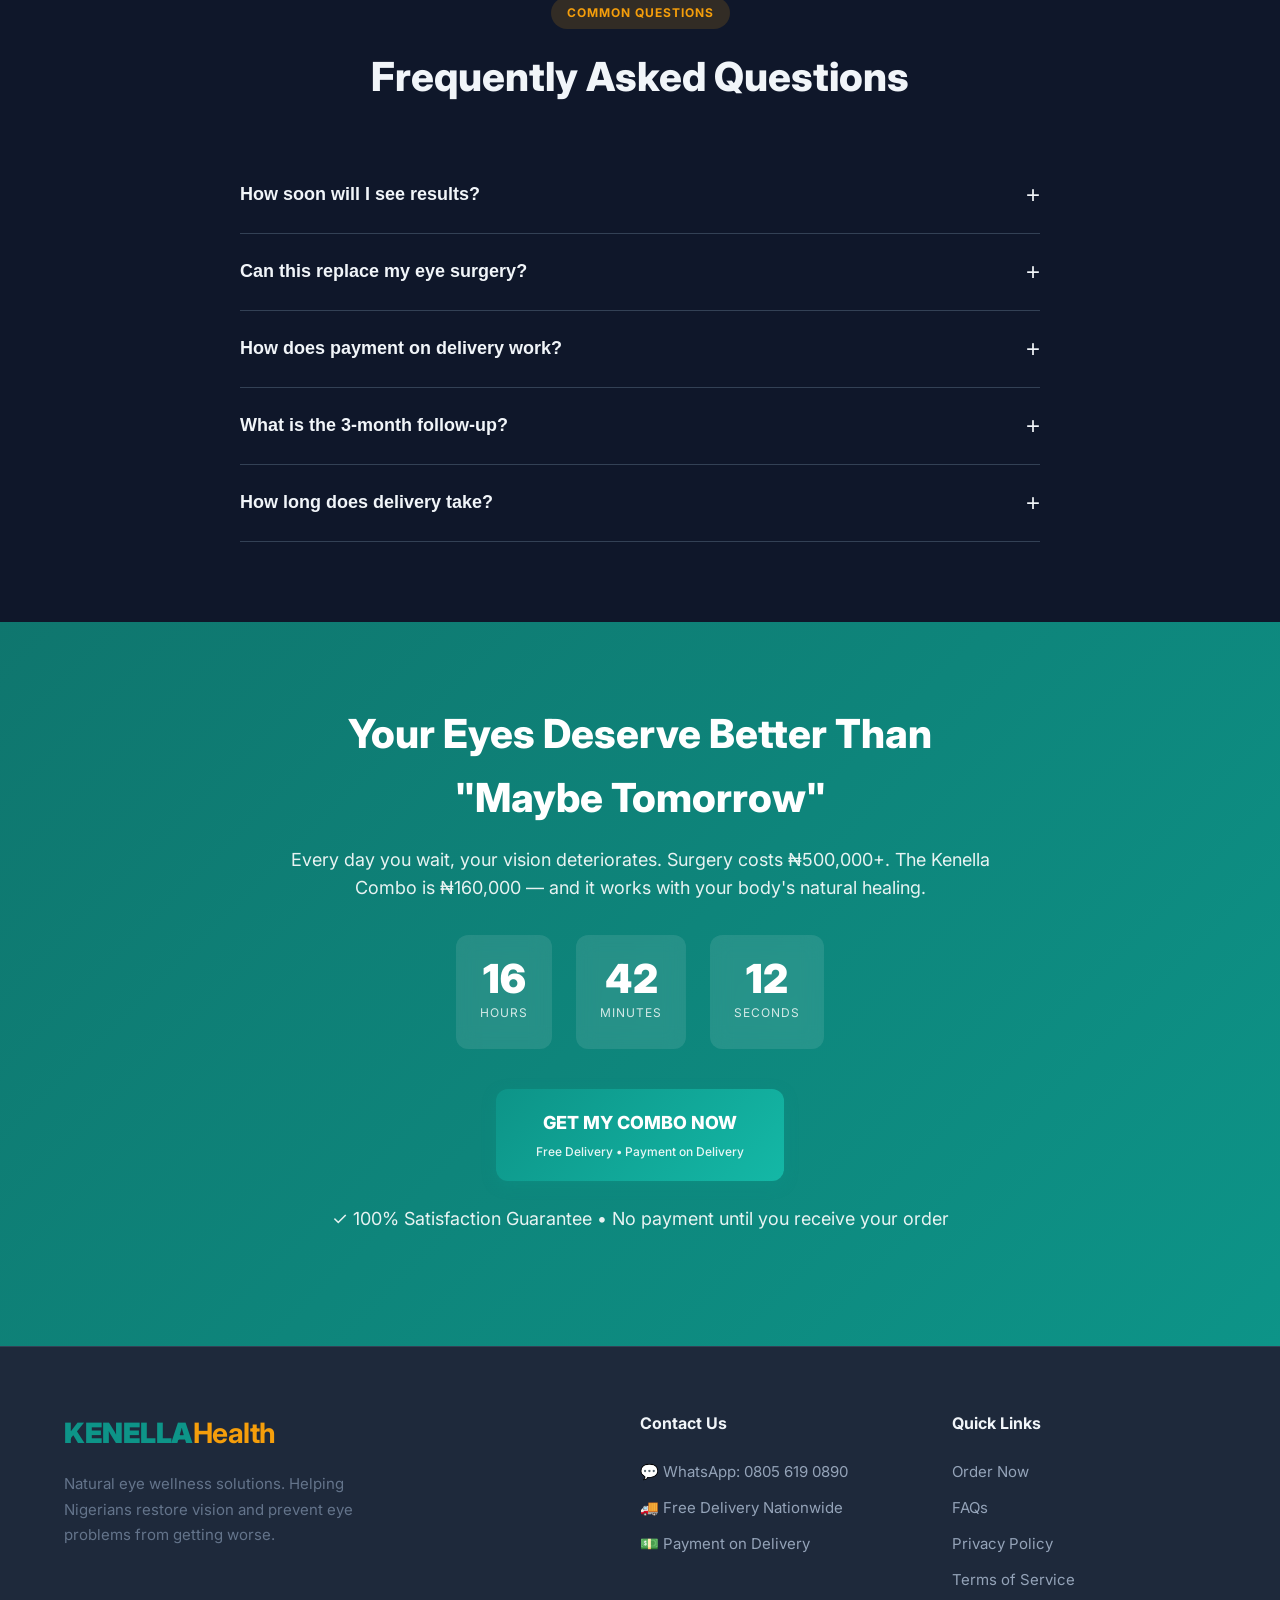
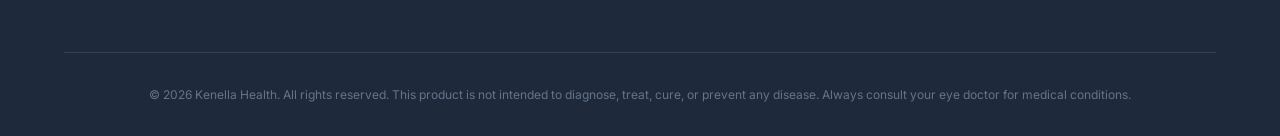
==== commit 7d4068ad: "changed from email putreach to whatsapp" ====
--- a/index.html
+++ b/index.html
@@ -16,7 +16,7 @@
         !function (f, b, e, v, n, t, s) {
             if (f.fbq) return; n = f.fbq = function () {
                 n.callMethod ?
-                n.callMethod.apply(n, arguments) : n.queue.push(arguments)
+                    n.callMethod.apply(n, arguments) : n.queue.push(arguments)
             };
             if (!f._fbq) f._fbq = n; n.push = n; n.loaded = !0; n.version = '2.0';
             n.queue = []; t = b.createElement(e); t.async = !0;
@@ -45,7 +45,14 @@
     <nav class="navbar">
         <div class="container nav-container">
             <div class="logo">KENELLA<span class="logo-accent">Health</span></div>
-        </div>
+
+            <div class="nav-contact">
+                <a href="https://wa.me/2349074374708?text=Hi%20Kenella%2C%20I%20want%20to%20order%20the%20eye%20comfort%20combo" 
+                class="nav-email" target="_blank">💬 Order via WhatsApp</a>
+            </div>
+        </div>
+
+        
     </nav>
 
     <!-- HERO SECTION -->
@@ -78,7 +85,7 @@
                 </div>
 
                 <div class="hero-cta">
-                    <a href="#order" class="btn btn-primary btn-large" onclick="fbq('track', 'InitiateCheckout')">
+                    <a href="#order" class="btn btn-primary btn-large">
                         <span class="btn-text">GET THE COMBO NOW — ₦160,000</span>
                         <span class="btn-sub">Pay Cash When We Deliver</span>
                     </a>
@@ -748,7 +755,7 @@
                 </div>
                 <div class="footer-contact">
                     <h4>Contact Us</h4>
-                    <p>📧 Email: <a href="mailto:kenellahealthlink@gmail.com">kenellahealthlink@gmail.com</a></p>
+                    <p>💬 WhatsApp: <a href="https://wa.me/2349074374708" target="_blank">0805 619 0890</a></p>
                     <p>🚚 Free Delivery Nationwide</p>
                     <p>💵 Payment on Delivery</p>
                 </div>
@@ -769,7 +776,7 @@
 
     <!-- STICKY CTA (mobile) -->
     <div class="sticky-cta" id="stickyCta">
-        <a href="#order" class="btn btn-primary btn-sticky" onclick="fbq('track', 'InitiateCheckout')">
+        <a href="#order" class="btn btn-primary btn-sticky">
             <span>ORDER NOW — ₦160,000</span>
         </a>
     </div>
@@ -798,6 +805,11 @@
         </div>
     </div>
 
+    <!-- WhatsApp Floating Button -->
+    <a href="https://wa.me/2349074374708?text=Hi%20Kenella%2C%20I%20want%20to%20know%20more%20about%20the%20eye%20combo" 
+    class="whatsapp-float" target="_blank" title="Chat on WhatsApp">
+        <span>💬</span>
+    </a>
     <script src="main.js"></script>
 </body>
 
--- a/styles.css
+++ b/styles.css
@@ -1277,6 +1277,30 @@
     color: var(--danger);
 }
 
+.whatsapp-float {
+    position: fixed;
+    bottom: 90px;
+    right: 20px;
+    width: 60px;
+    height: 60px;
+    background: #25d366;
+    color: white;
+    border-radius: 50%;
+    display: flex;
+    align-items: center;
+    justify-content: center;
+    font-size: 1.75rem;
+    box-shadow: 0 4px 20px rgba(37, 211, 102, 0.4);
+    z-index: 996;
+    transition: all 0.3s ease;
+    text-decoration: none;
+}
+
+.whatsapp-float:hover {
+    transform: scale(1.1);
+    box-shadow: 0 6px 25px rgba(37, 211, 102, 0.5);
+}
+
 /* ============================================
    FORM VALIDATION
    ============================================ */
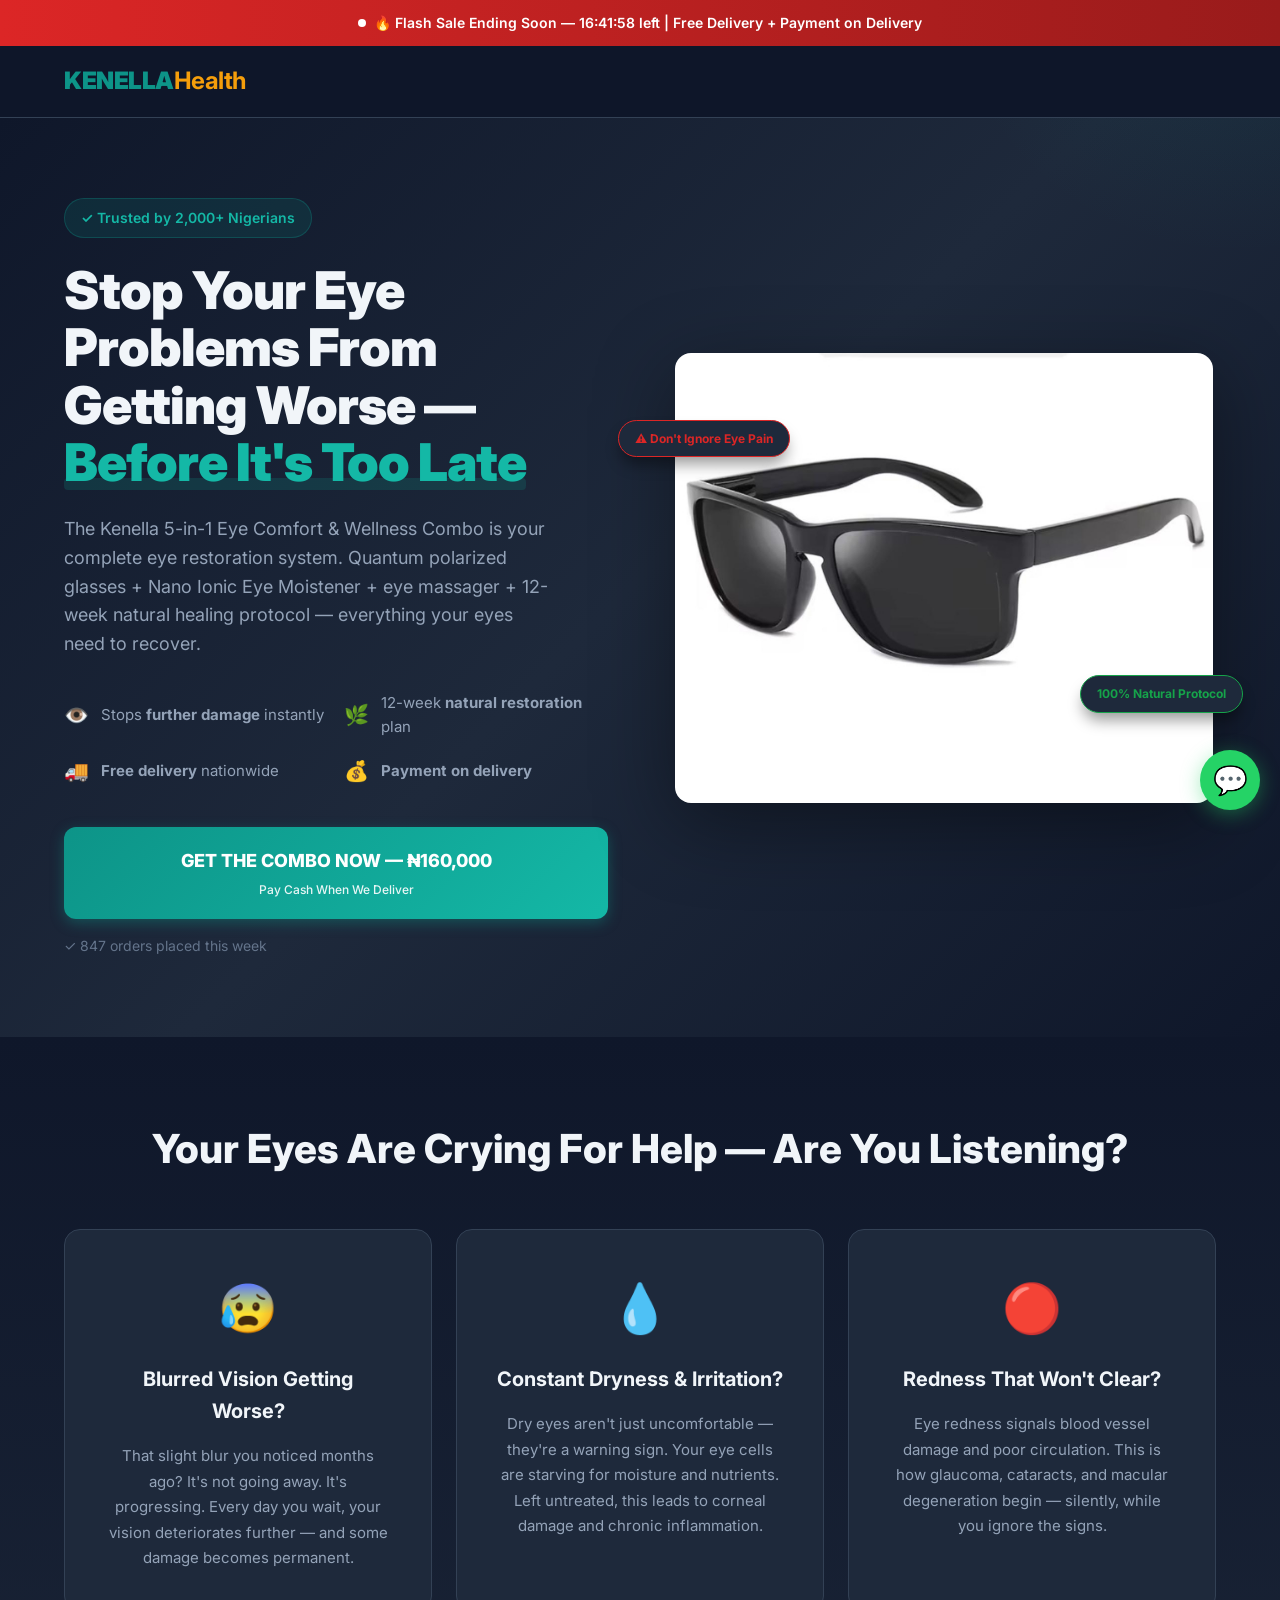
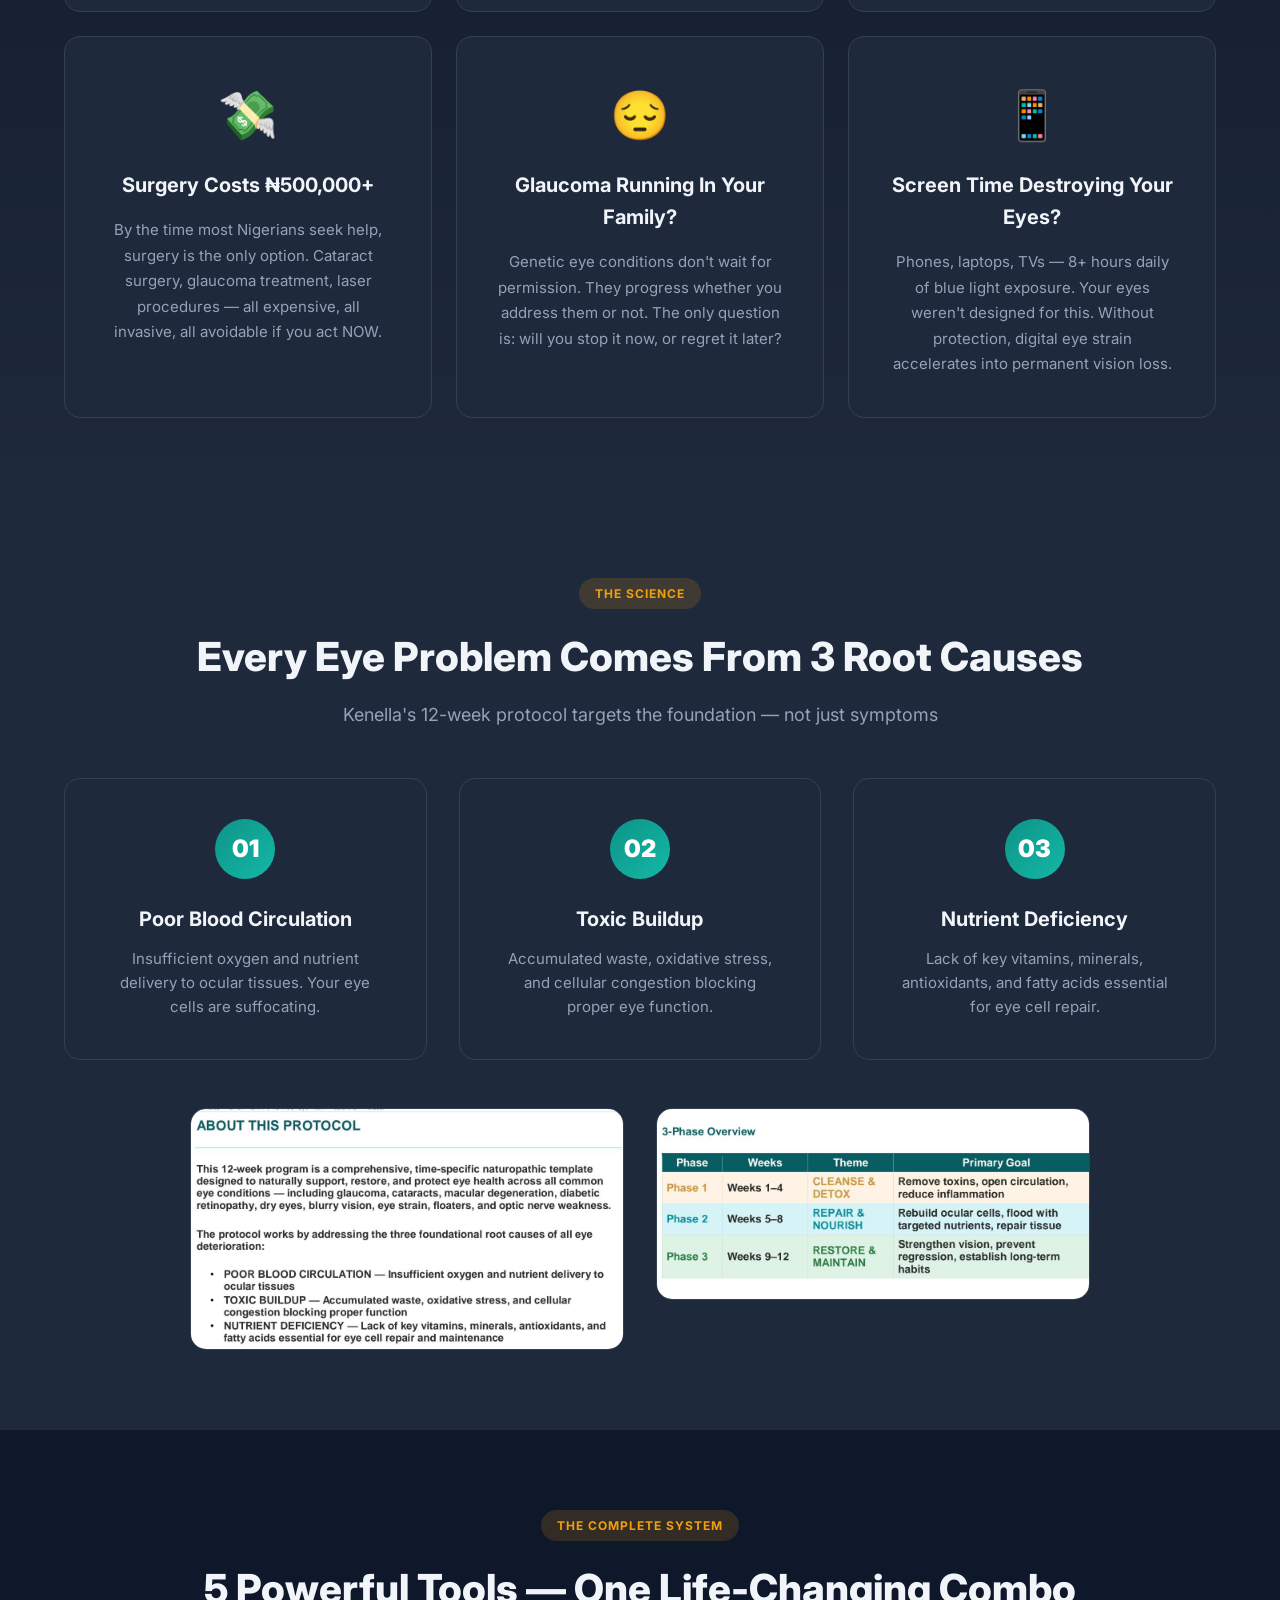
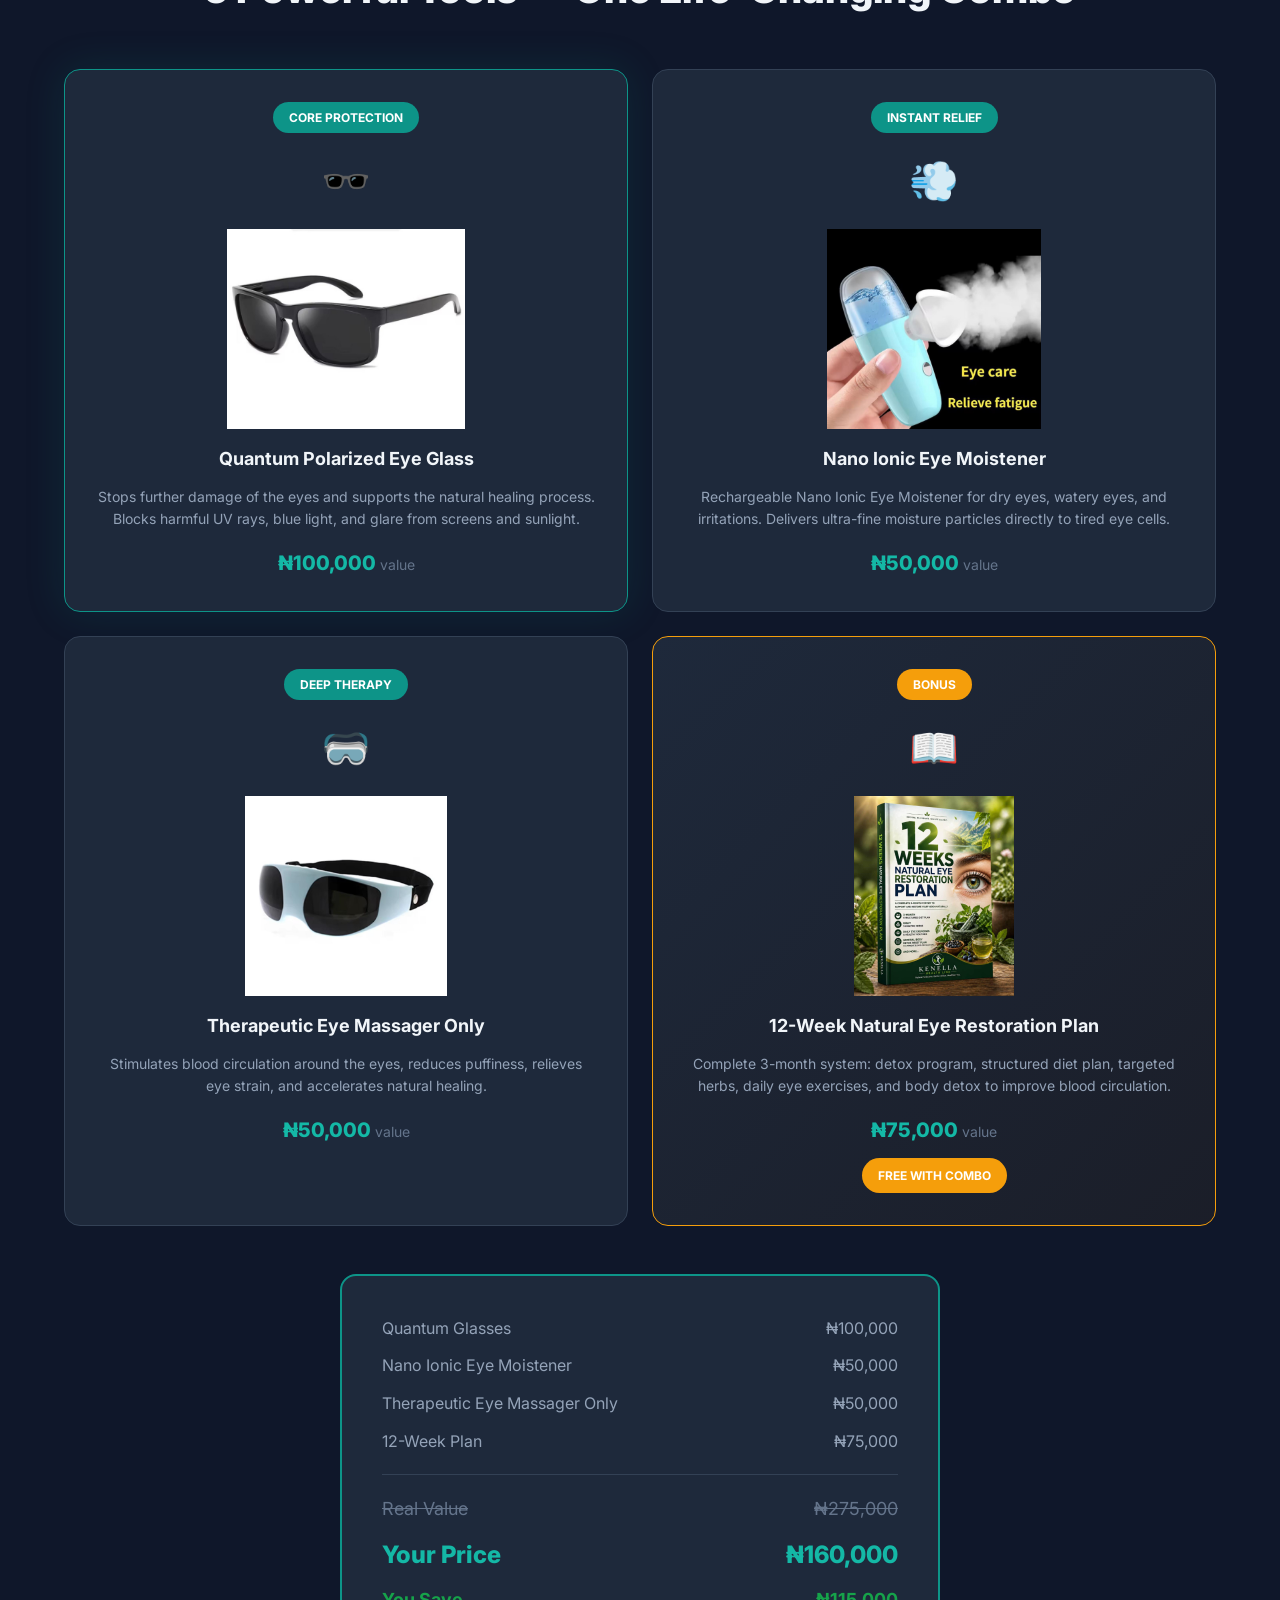
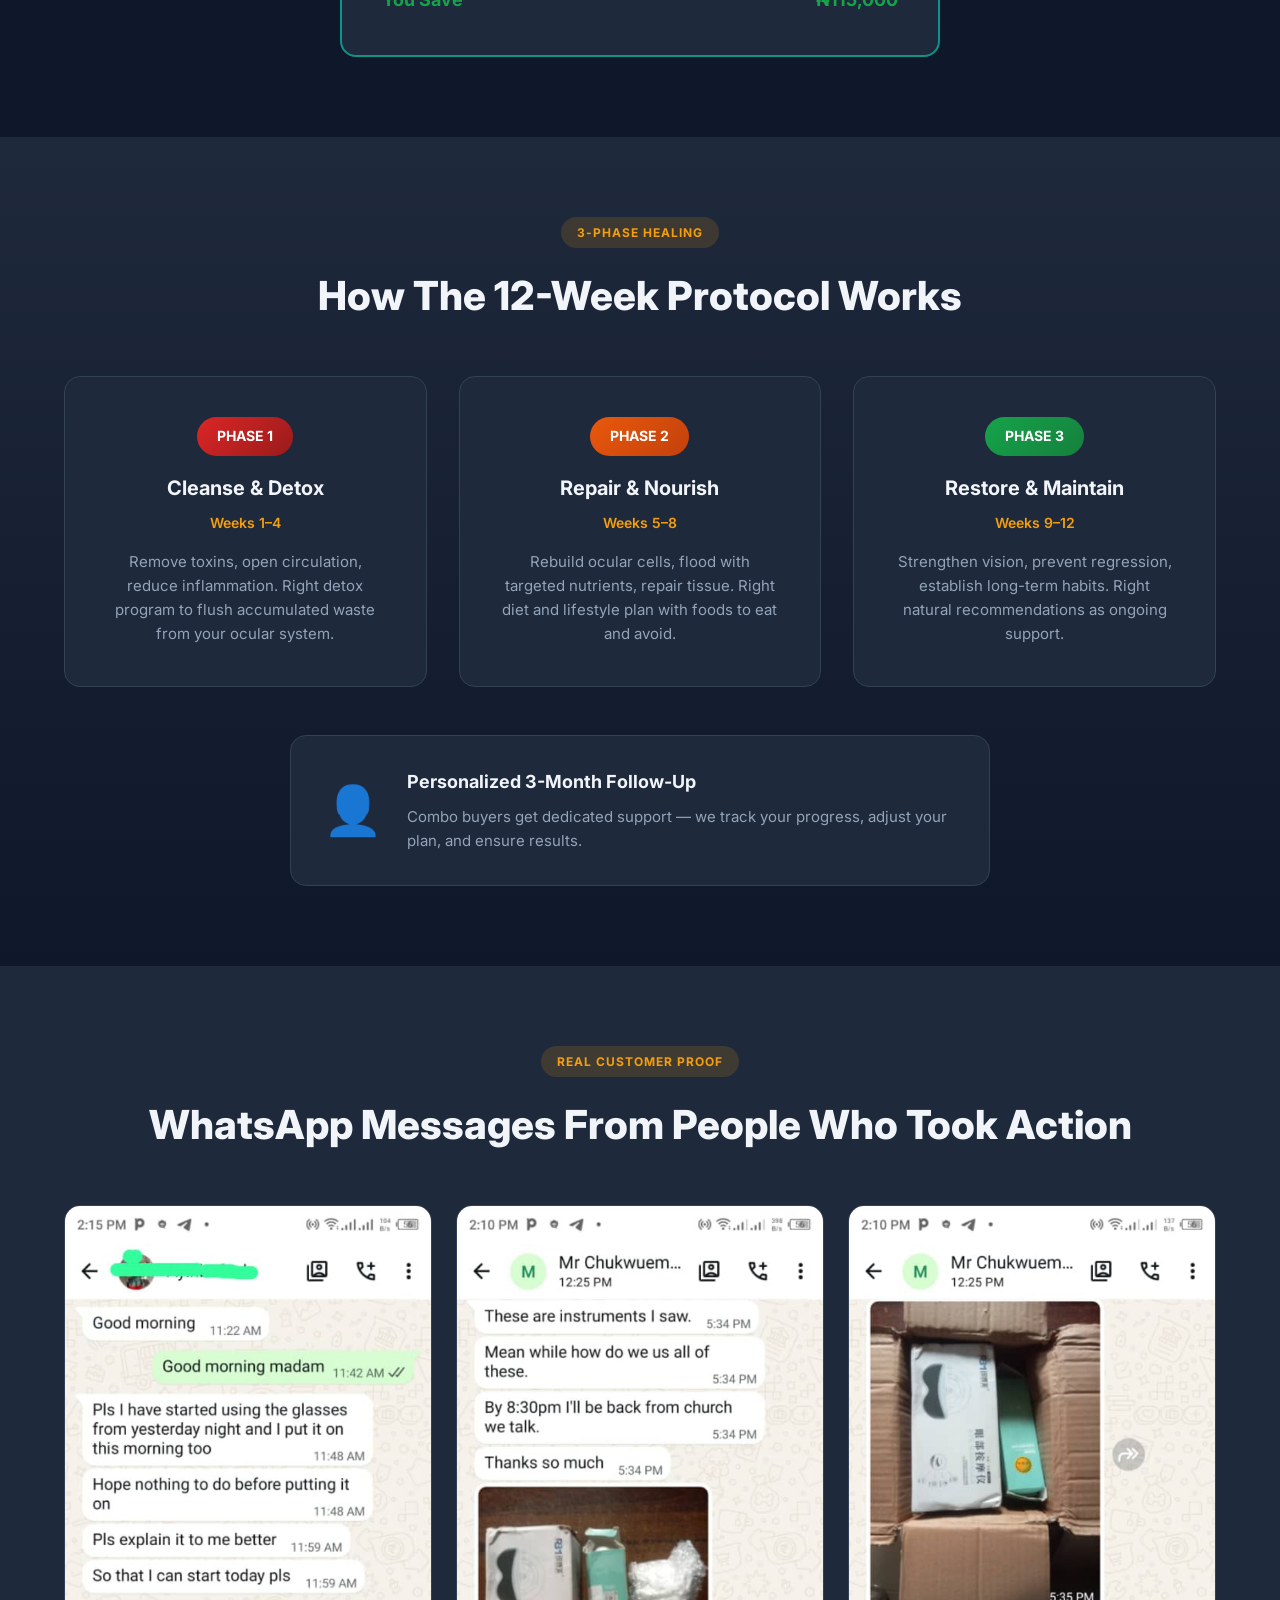
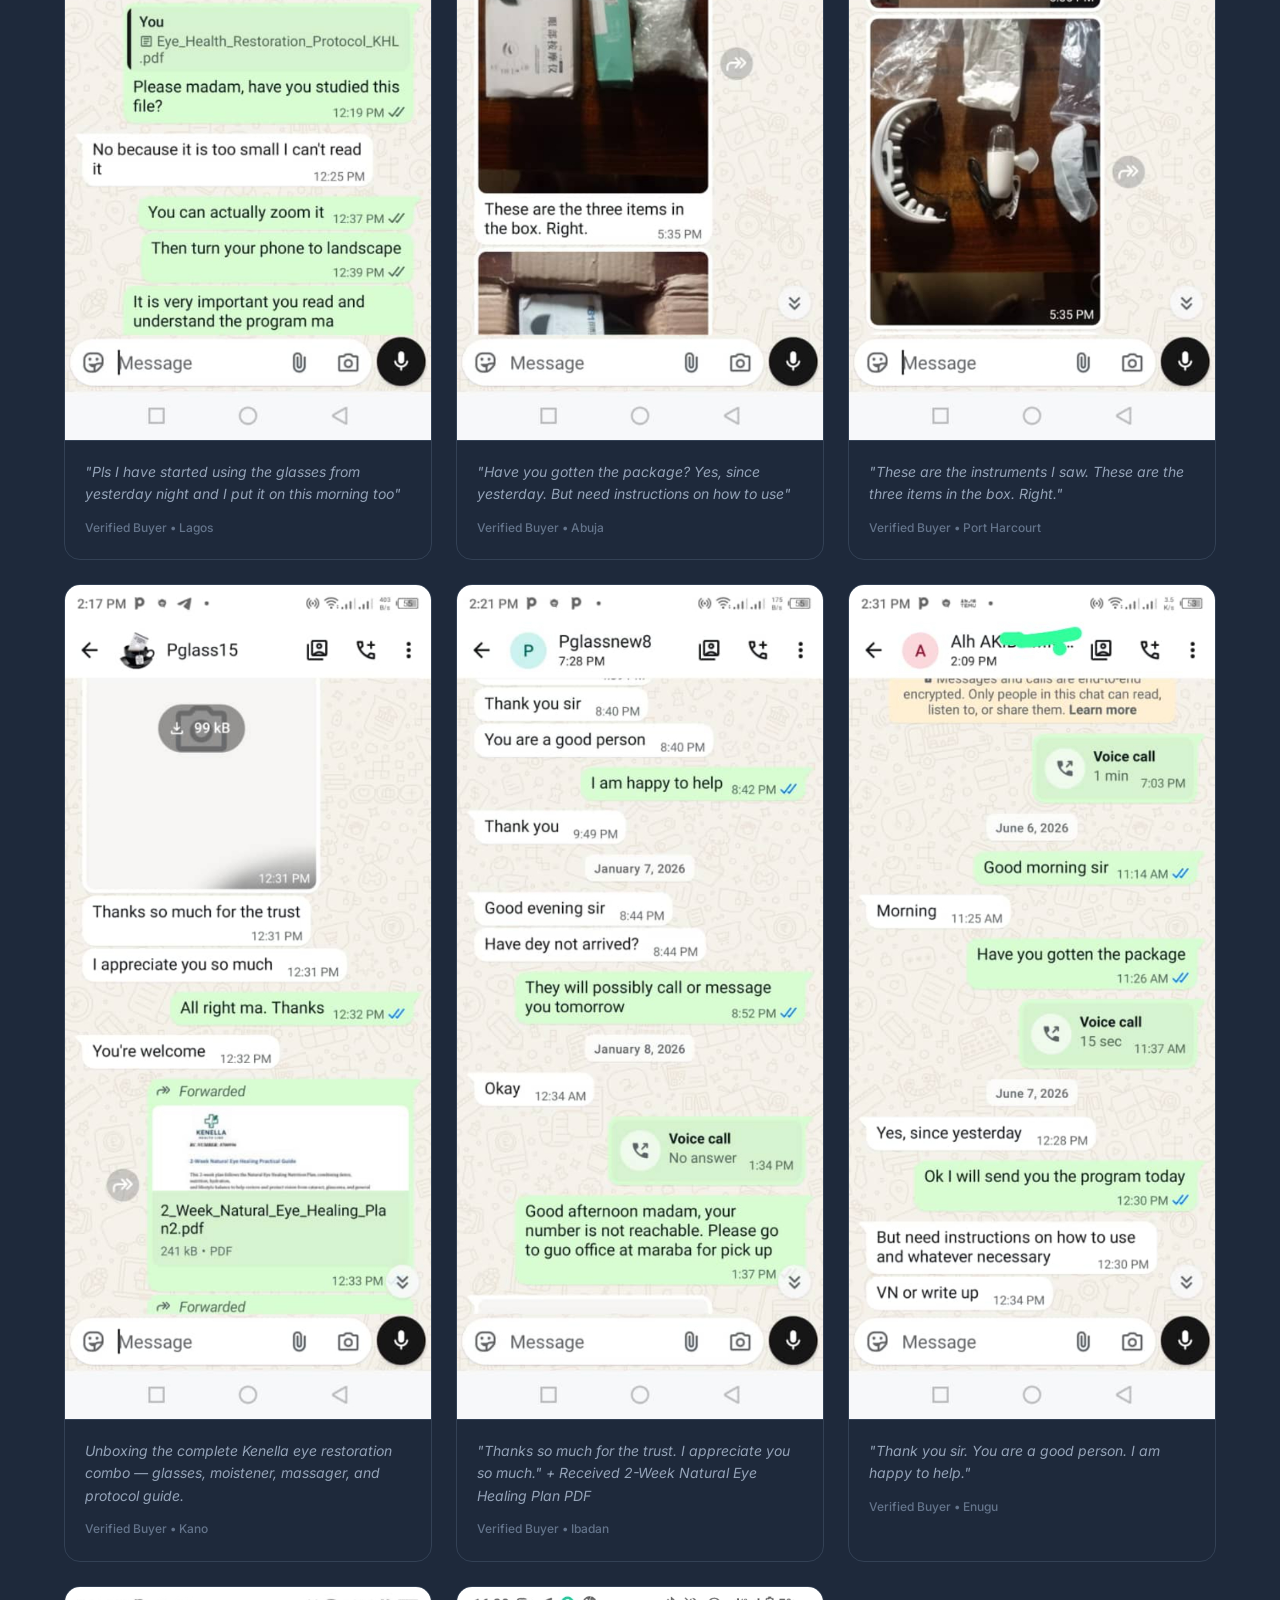
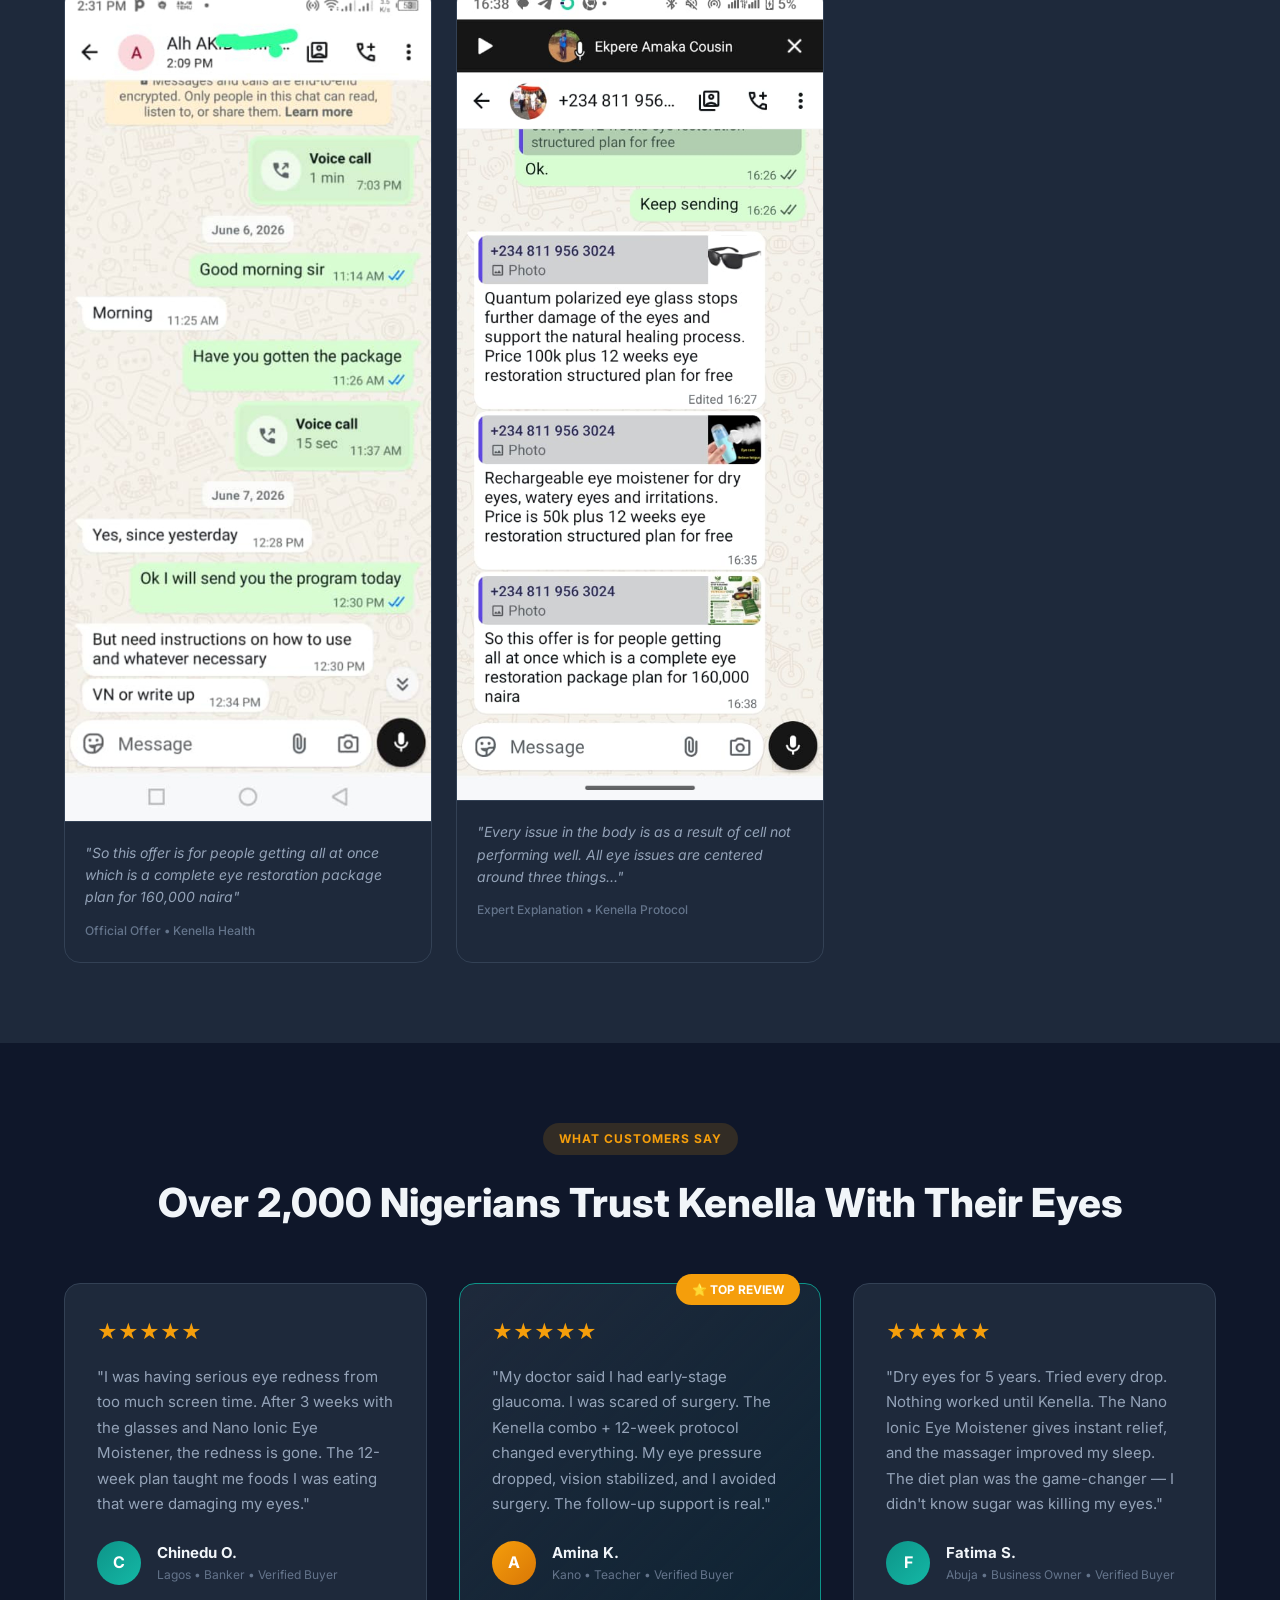
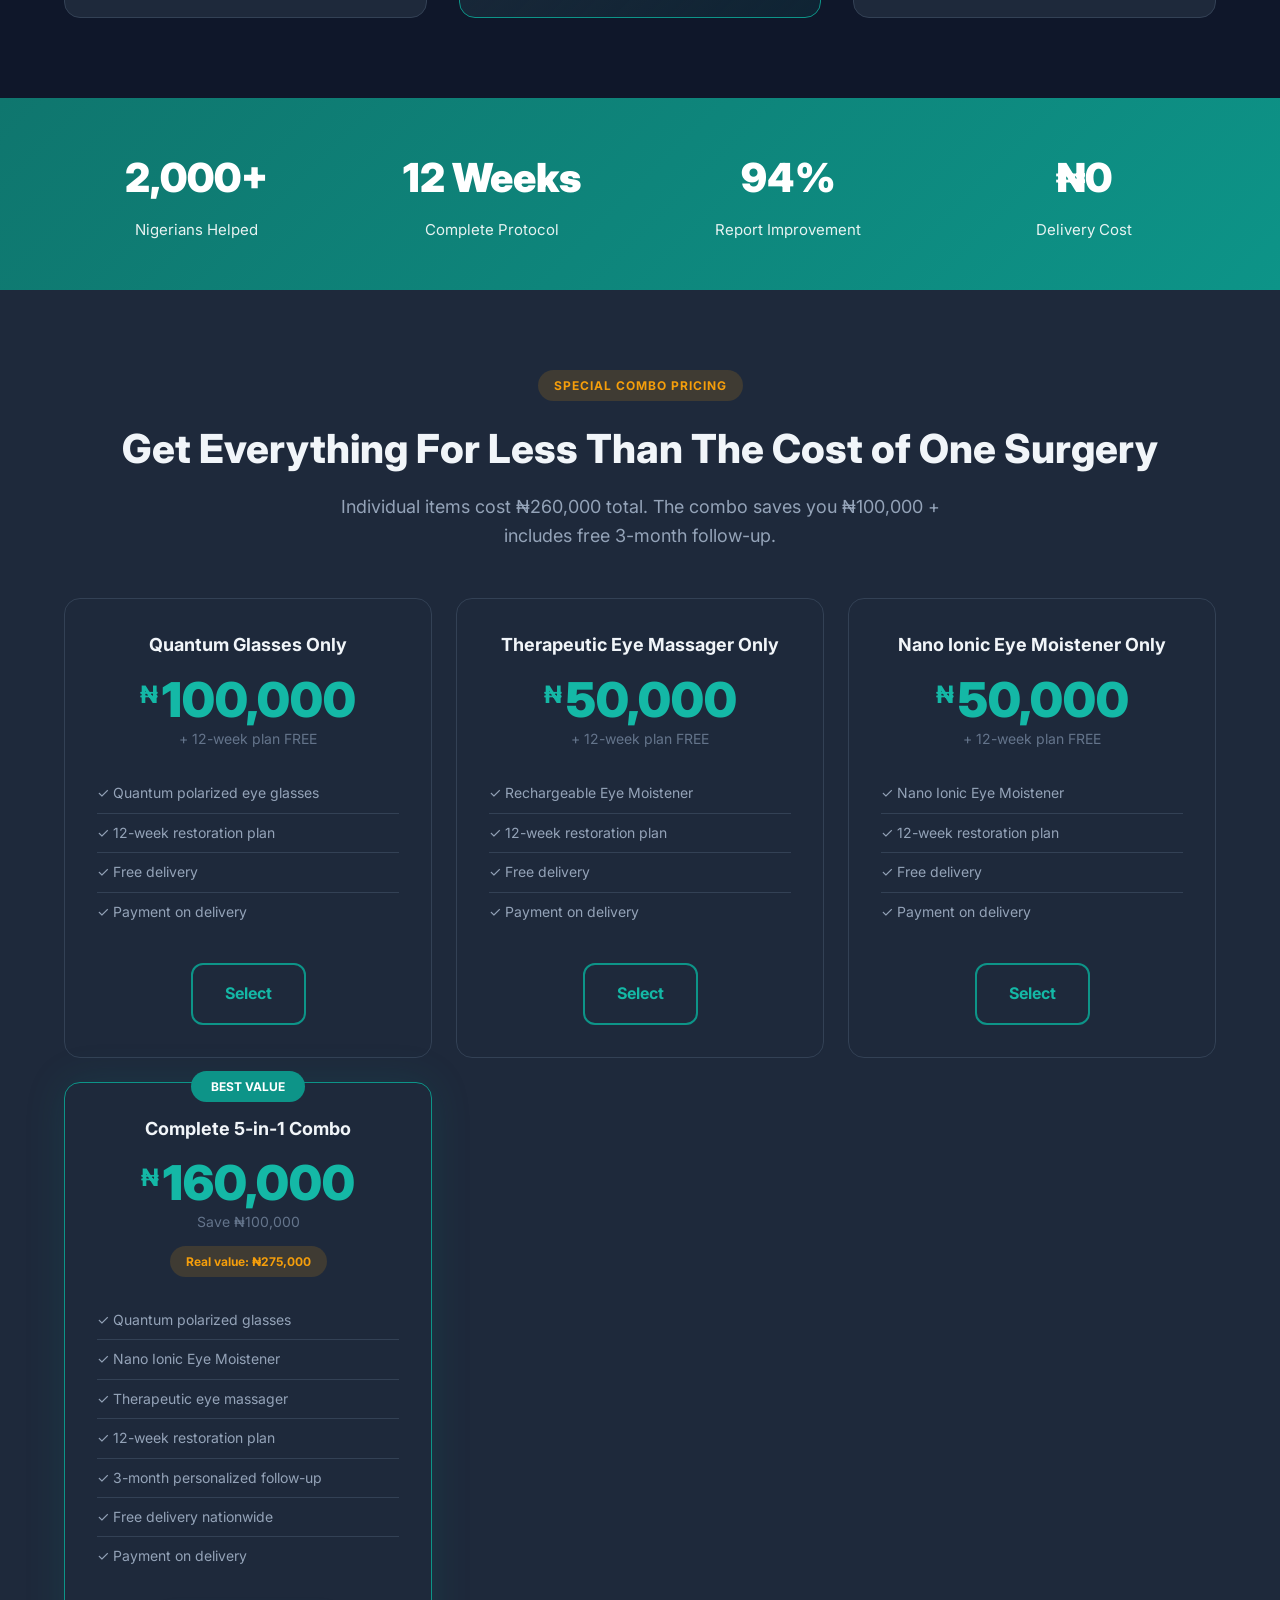
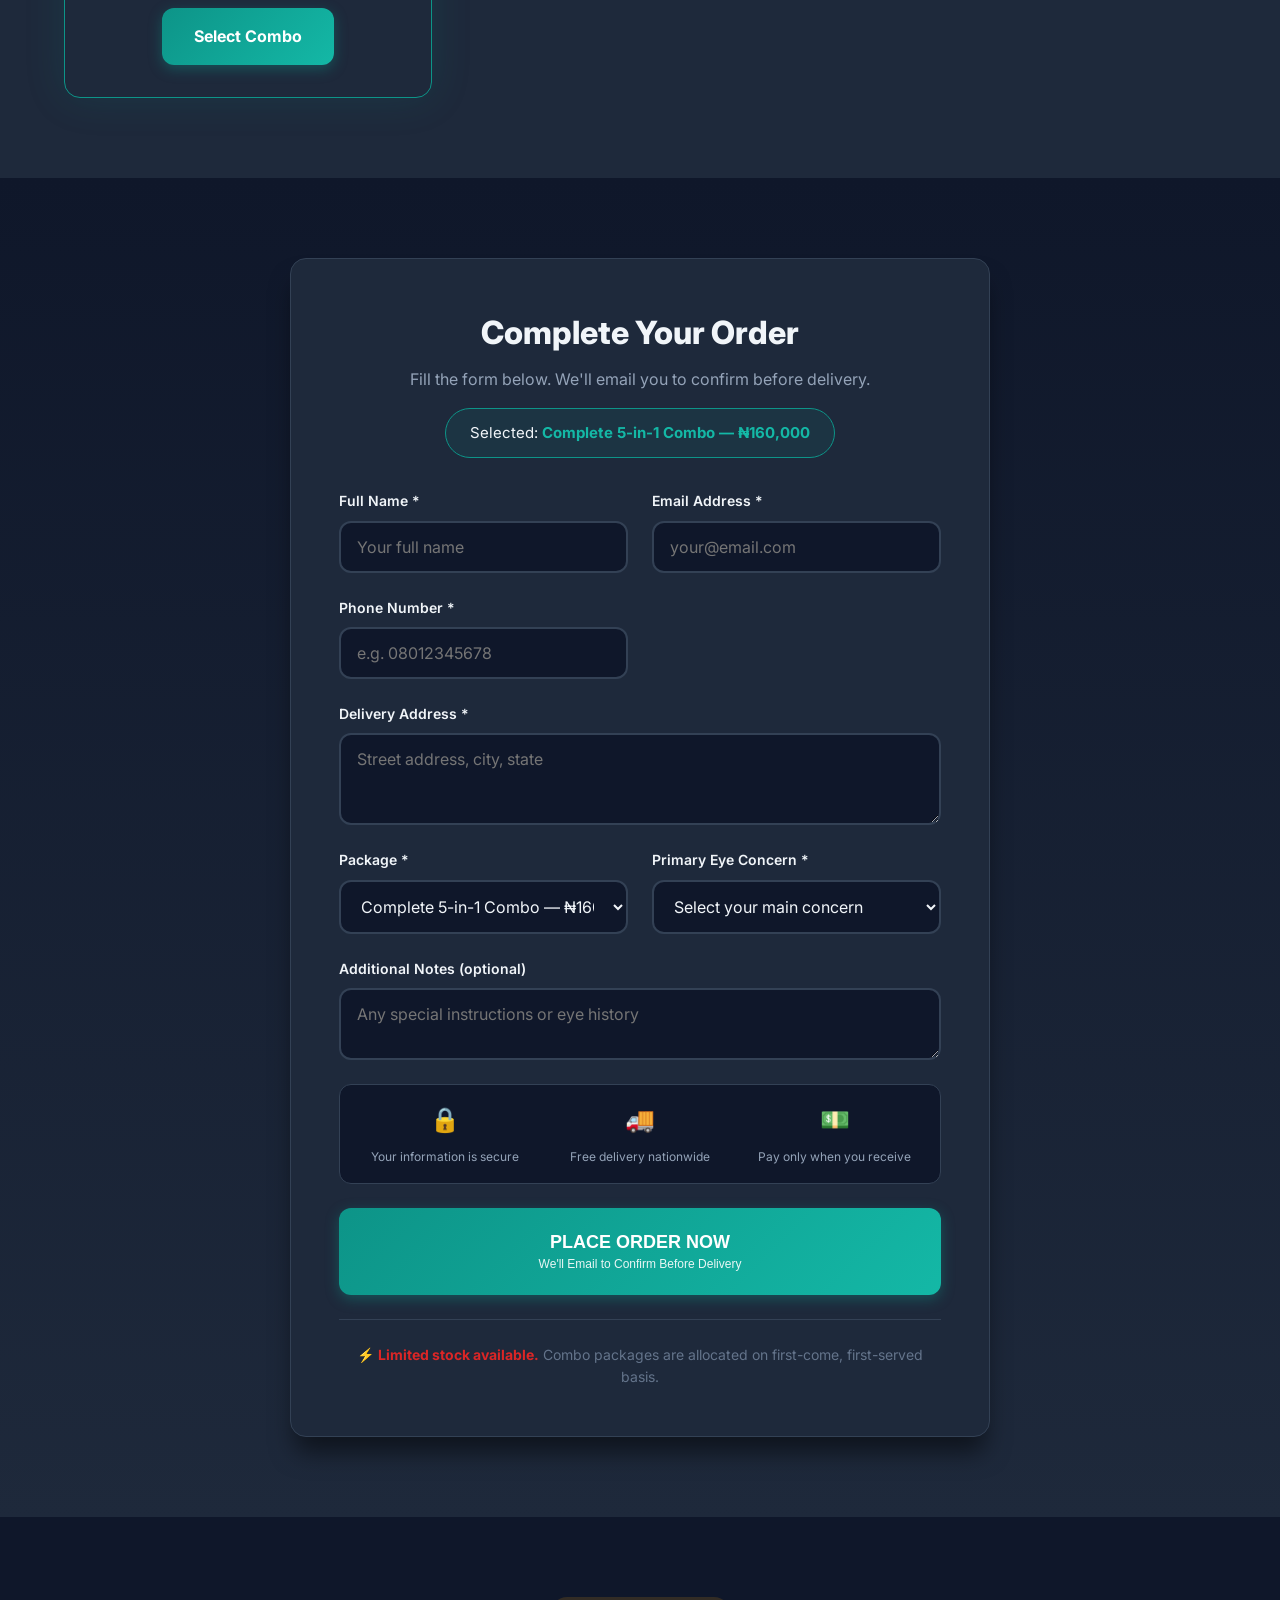
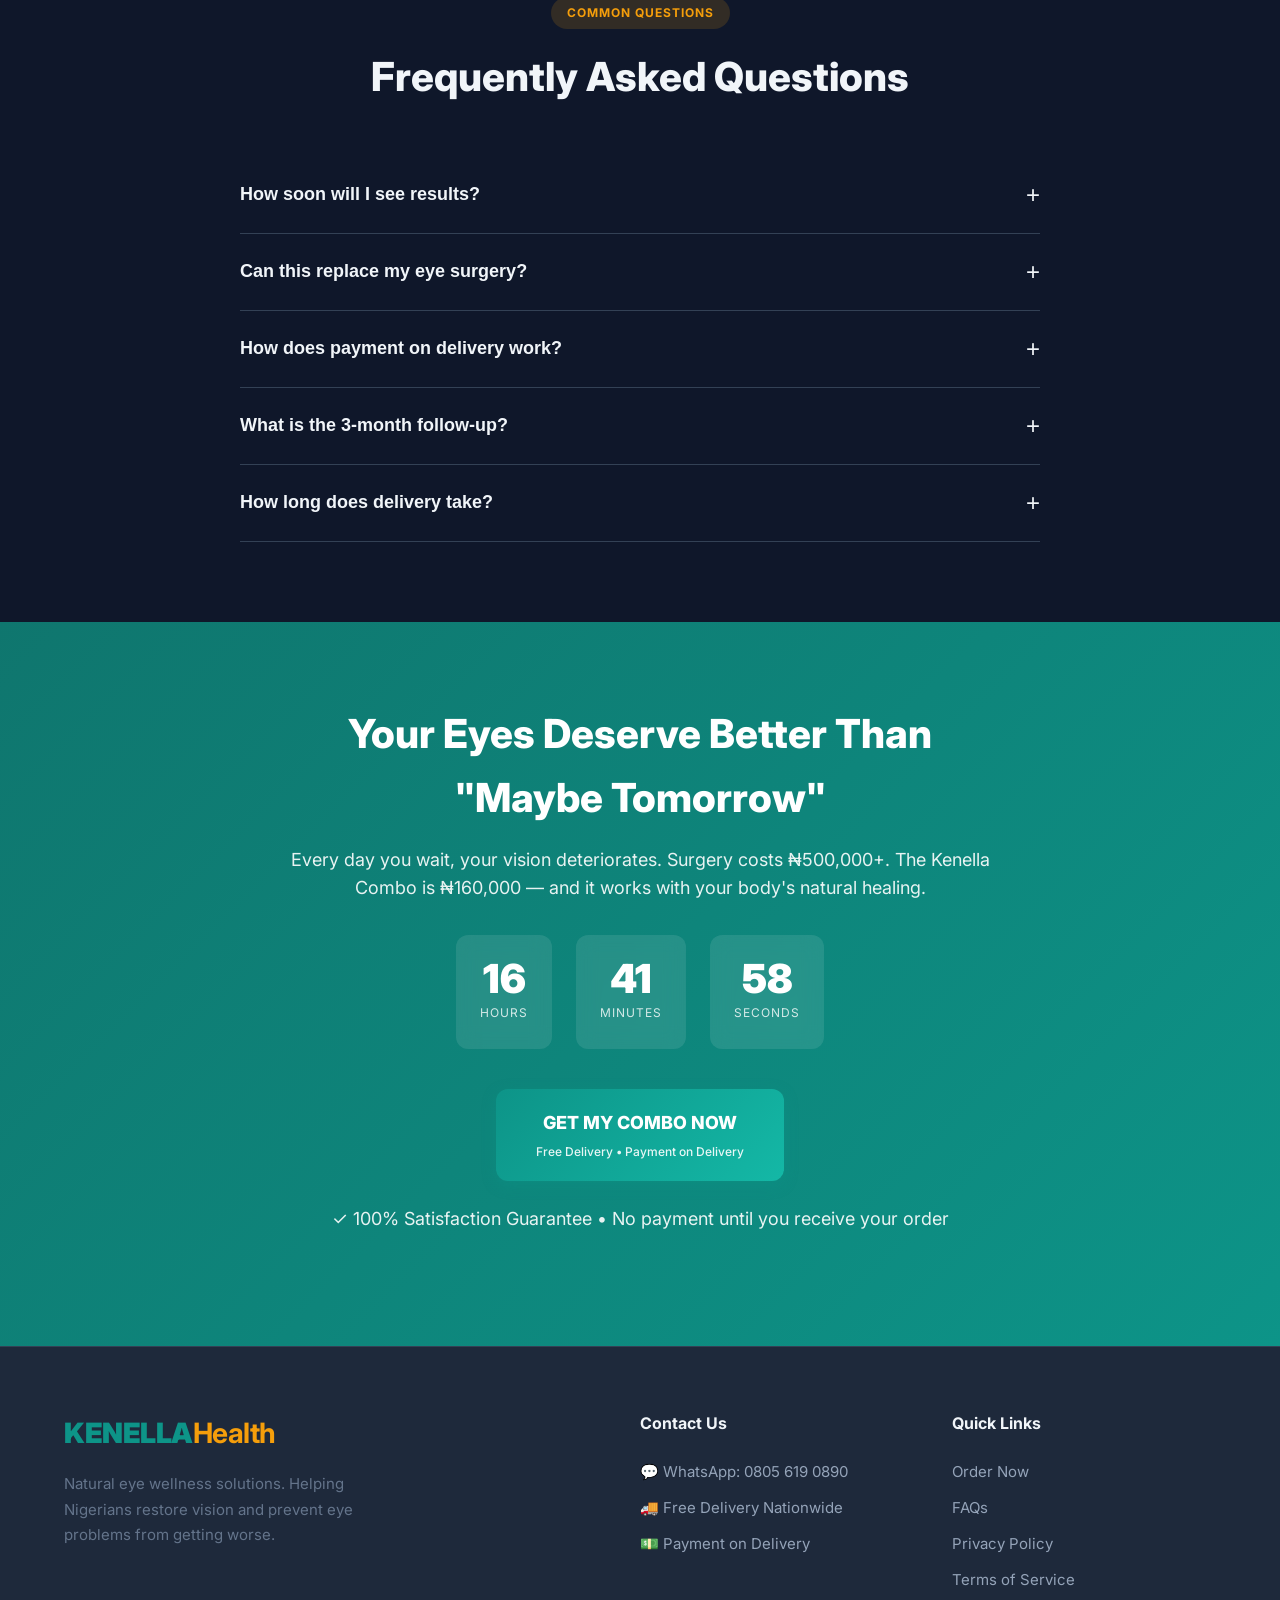
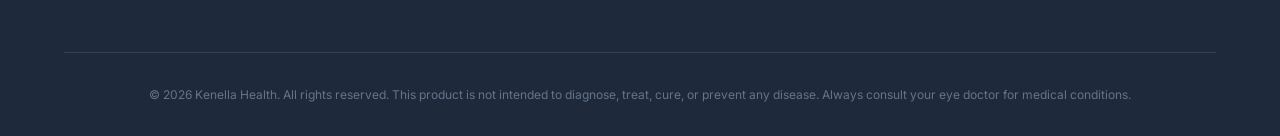
==== commit 39ede0c3: "Update index.html" ====
--- a/index.html
+++ b/index.html
@@ -45,14 +45,6 @@
     <nav class="navbar">
         <div class="container nav-container">
             <div class="logo">KENELLA<span class="logo-accent">Health</span></div>
-
-            <div class="nav-contact">
-                <a href="https://wa.me/2349074374708?text=Hi%20Kenella%2C%20I%20want%20to%20order%20the%20eye%20comfort%20combo" 
-                class="nav-email" target="_blank">💬 Order via WhatsApp</a>
-            </div>
-        </div>
-
-        
     </nav>
 
     <!-- HERO SECTION -->
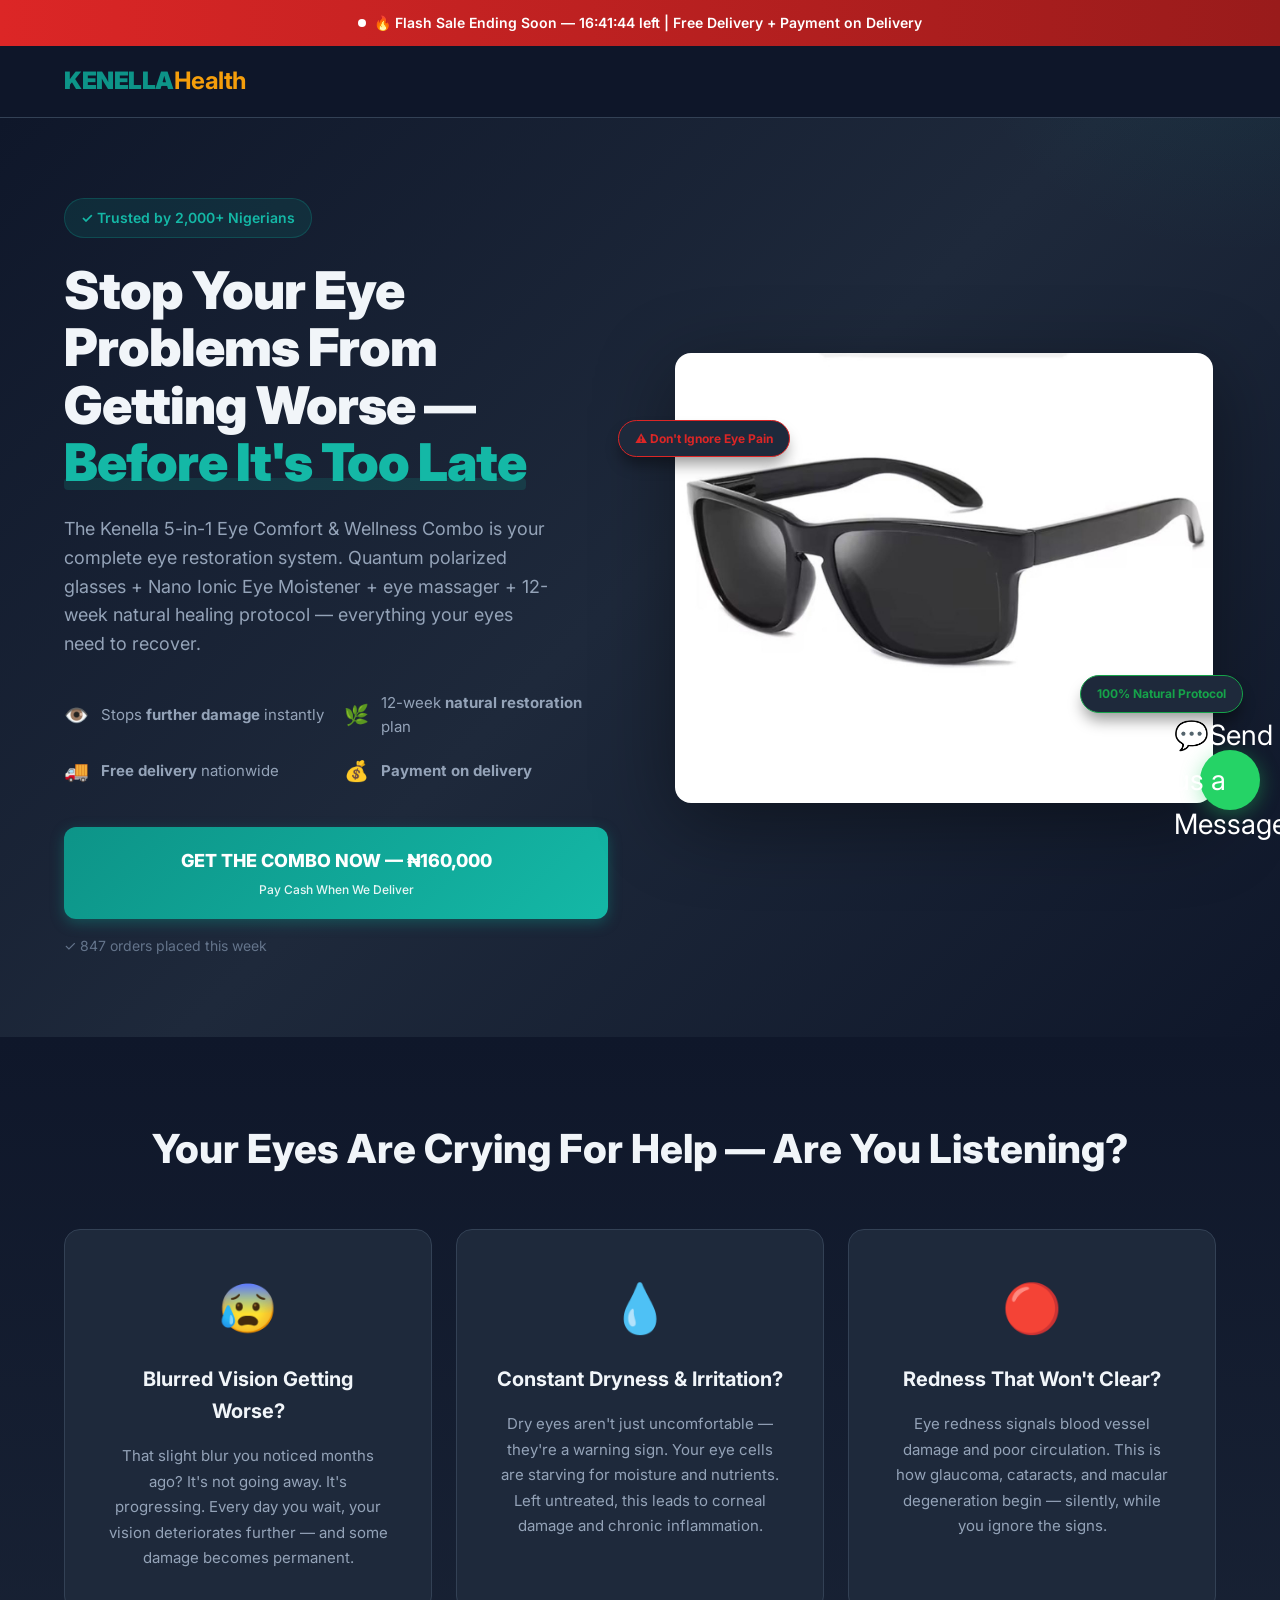
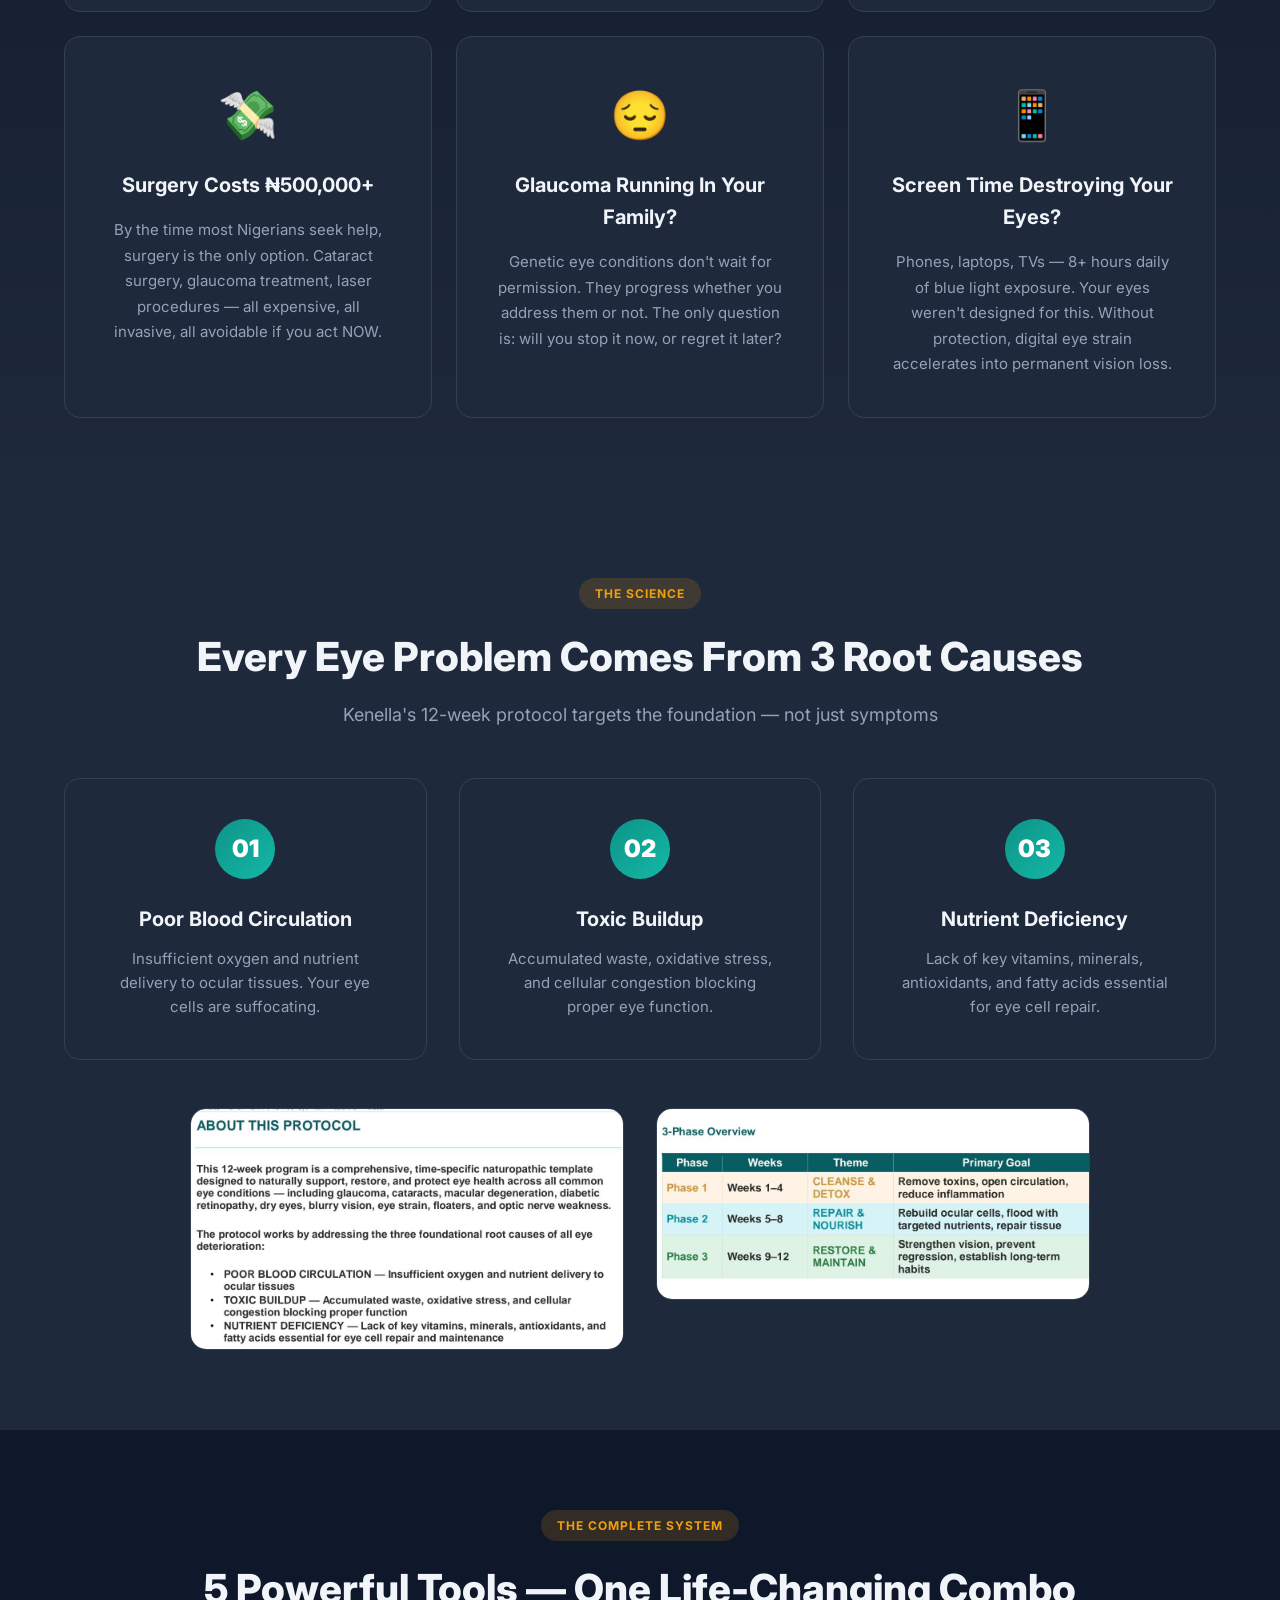
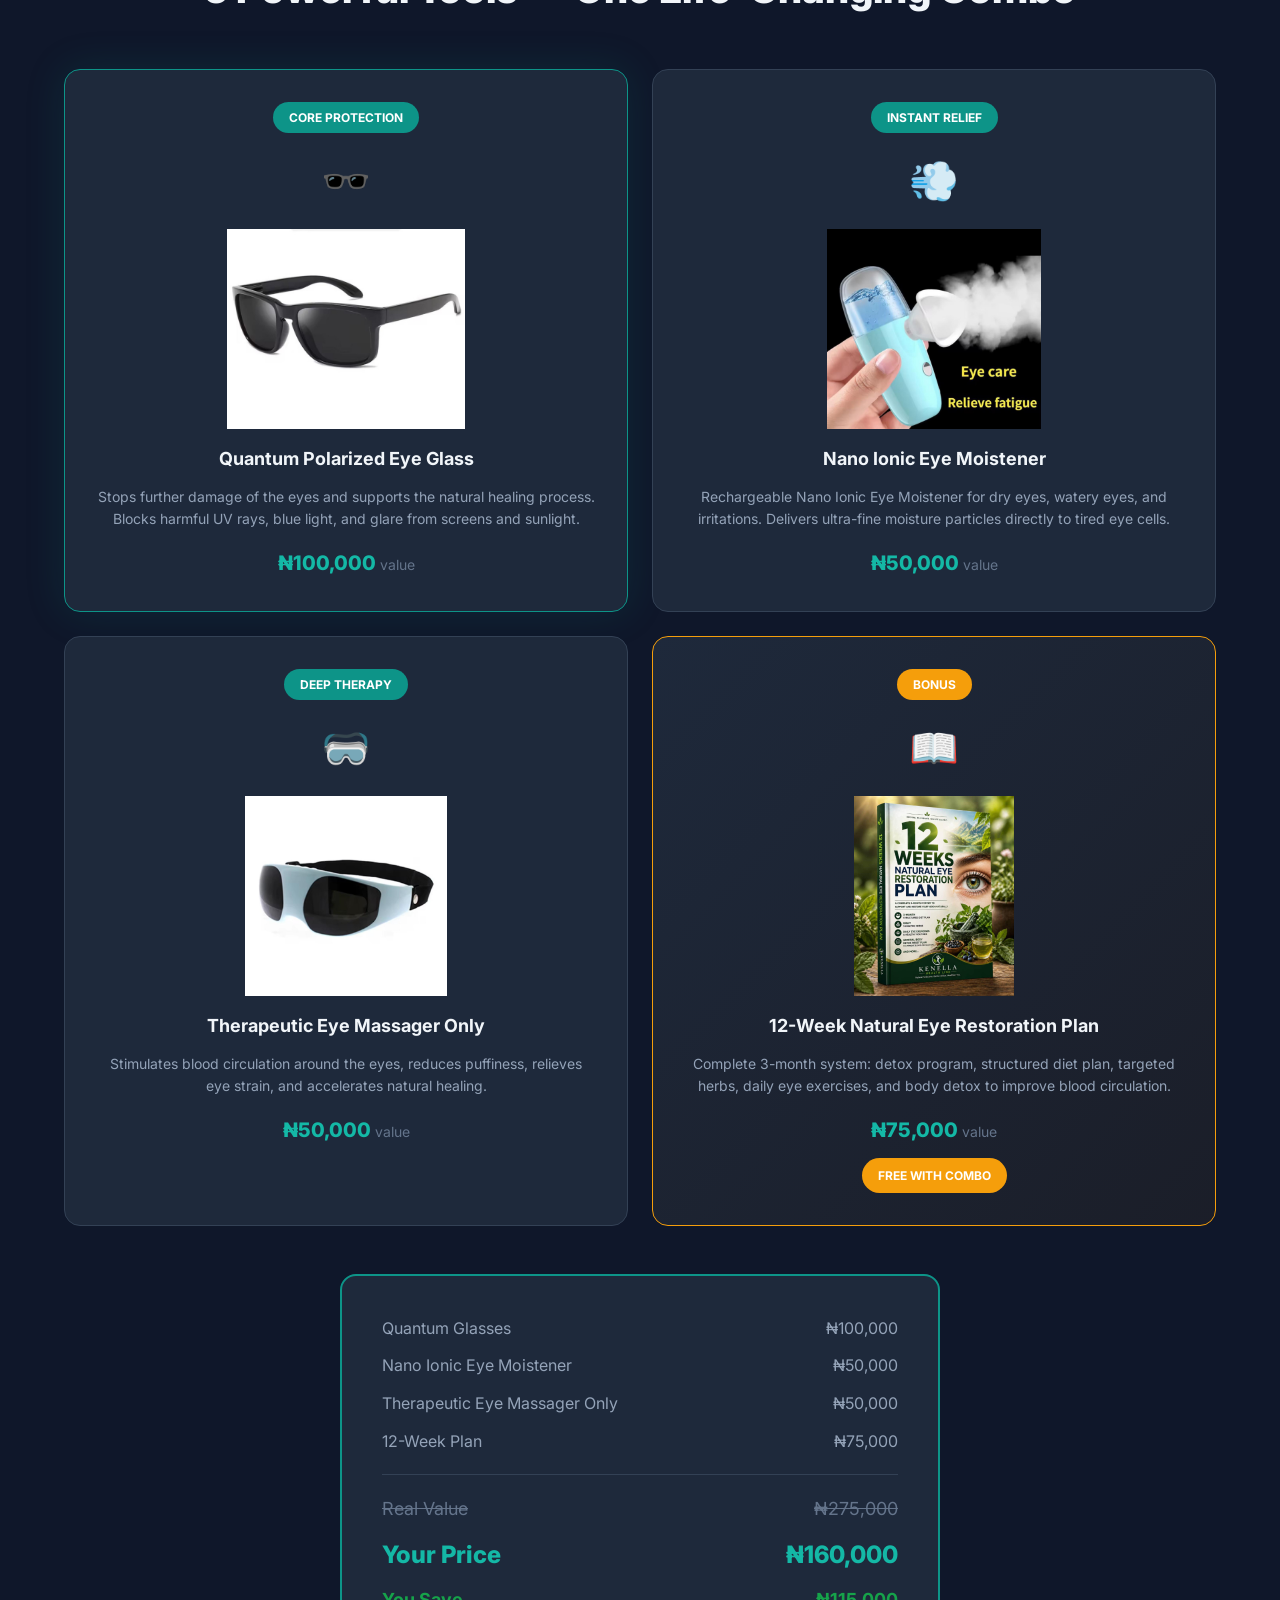
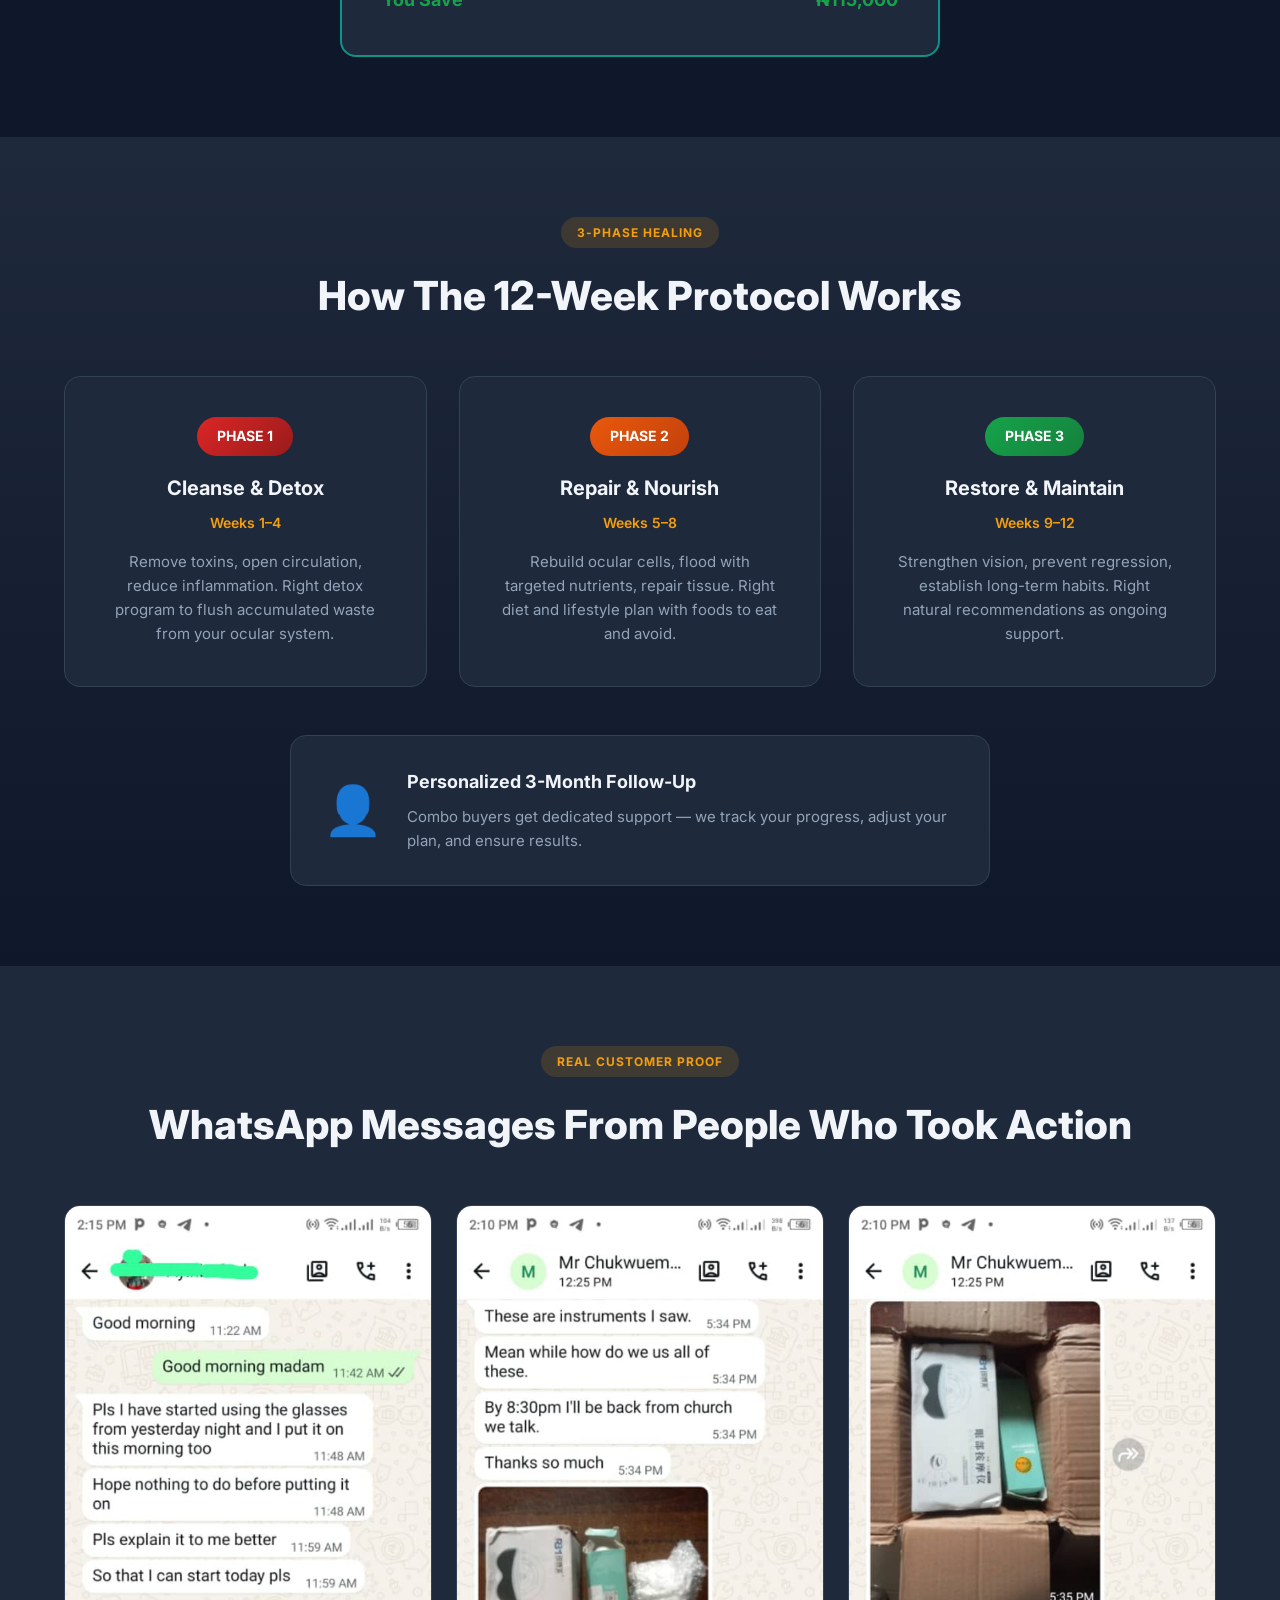
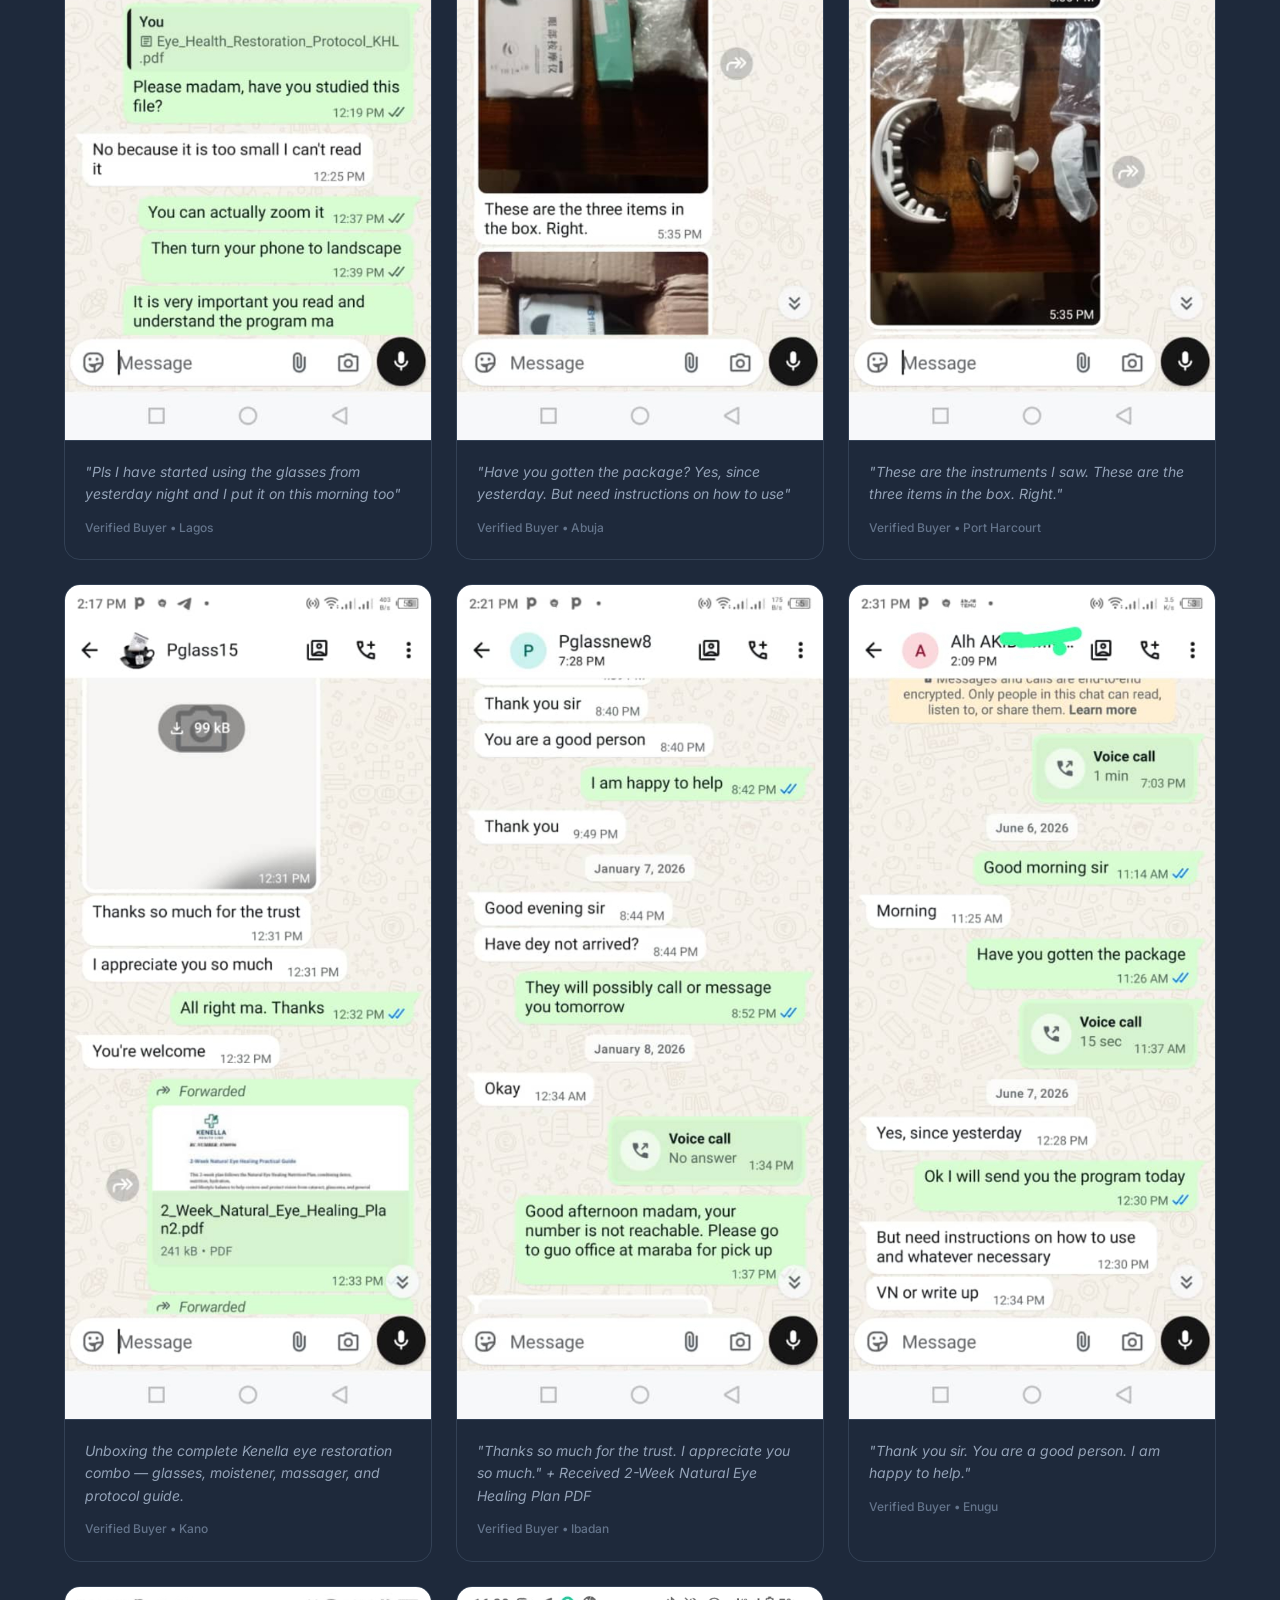
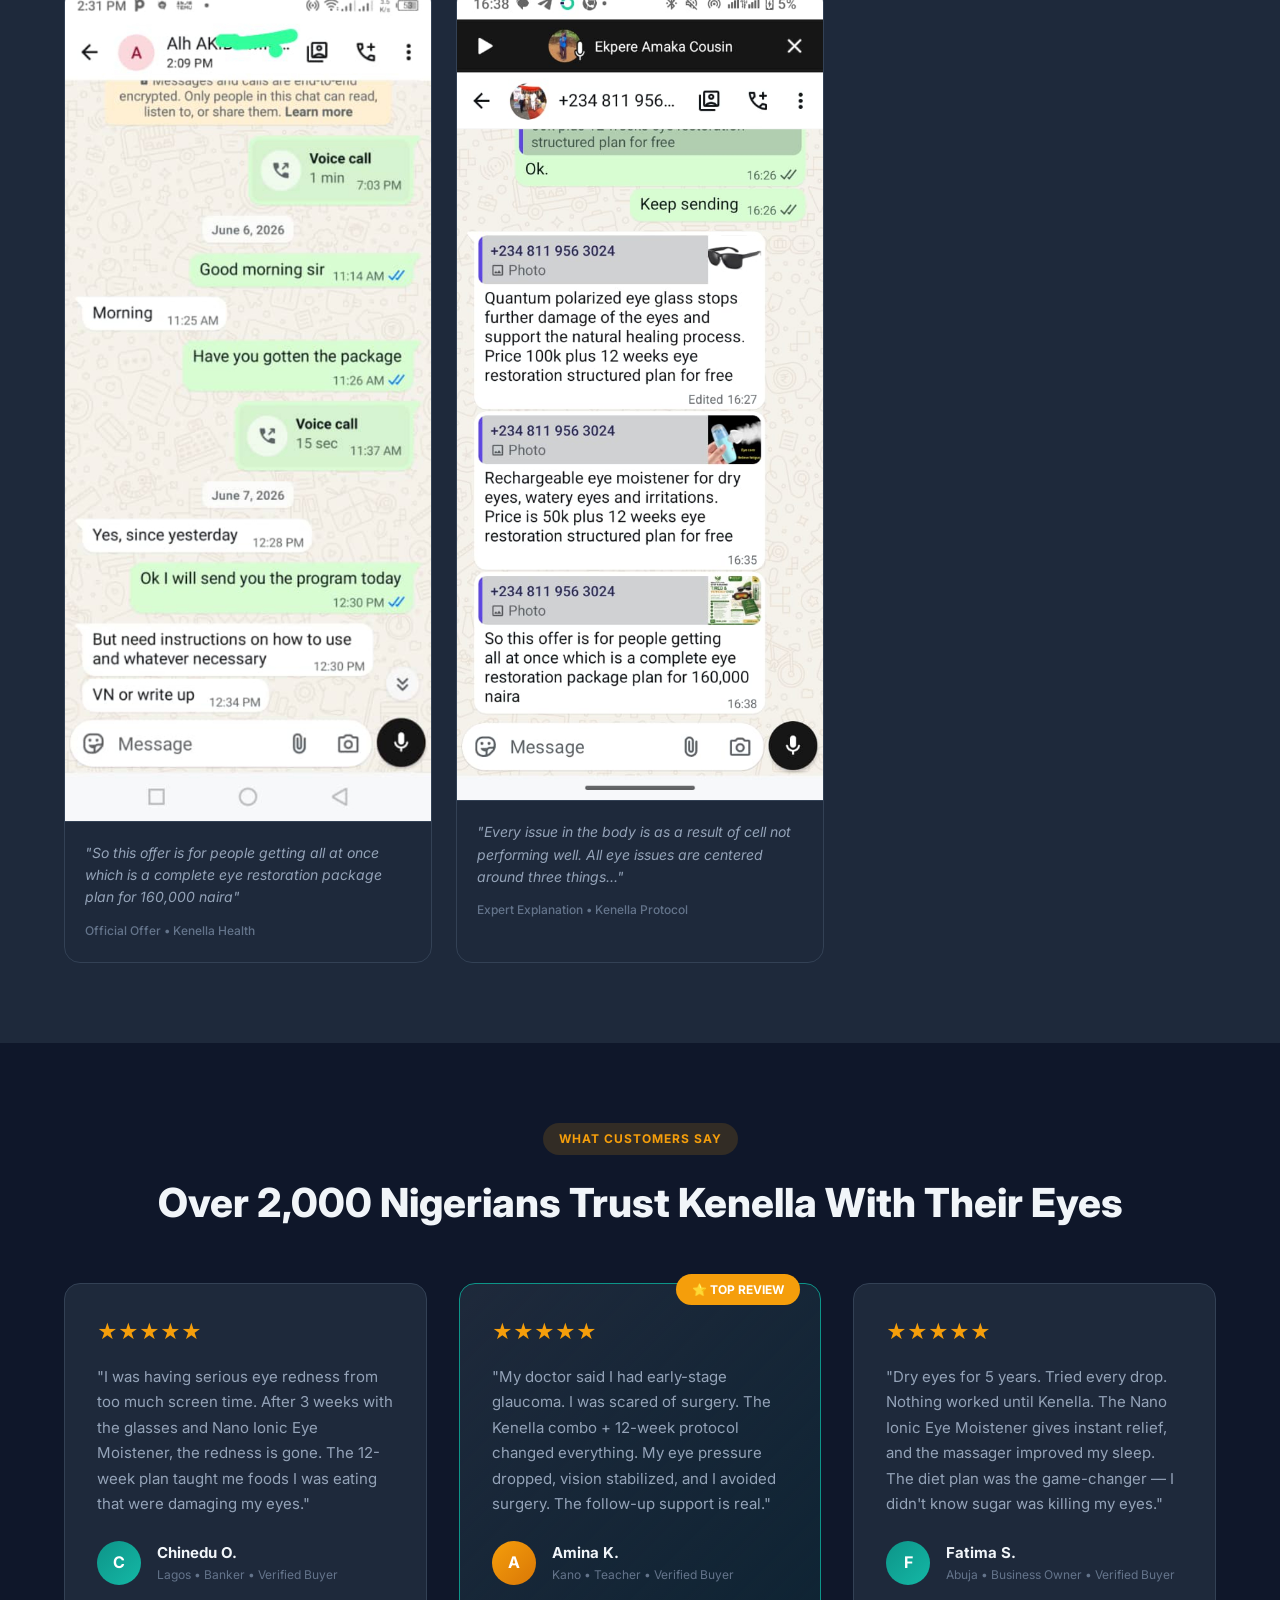
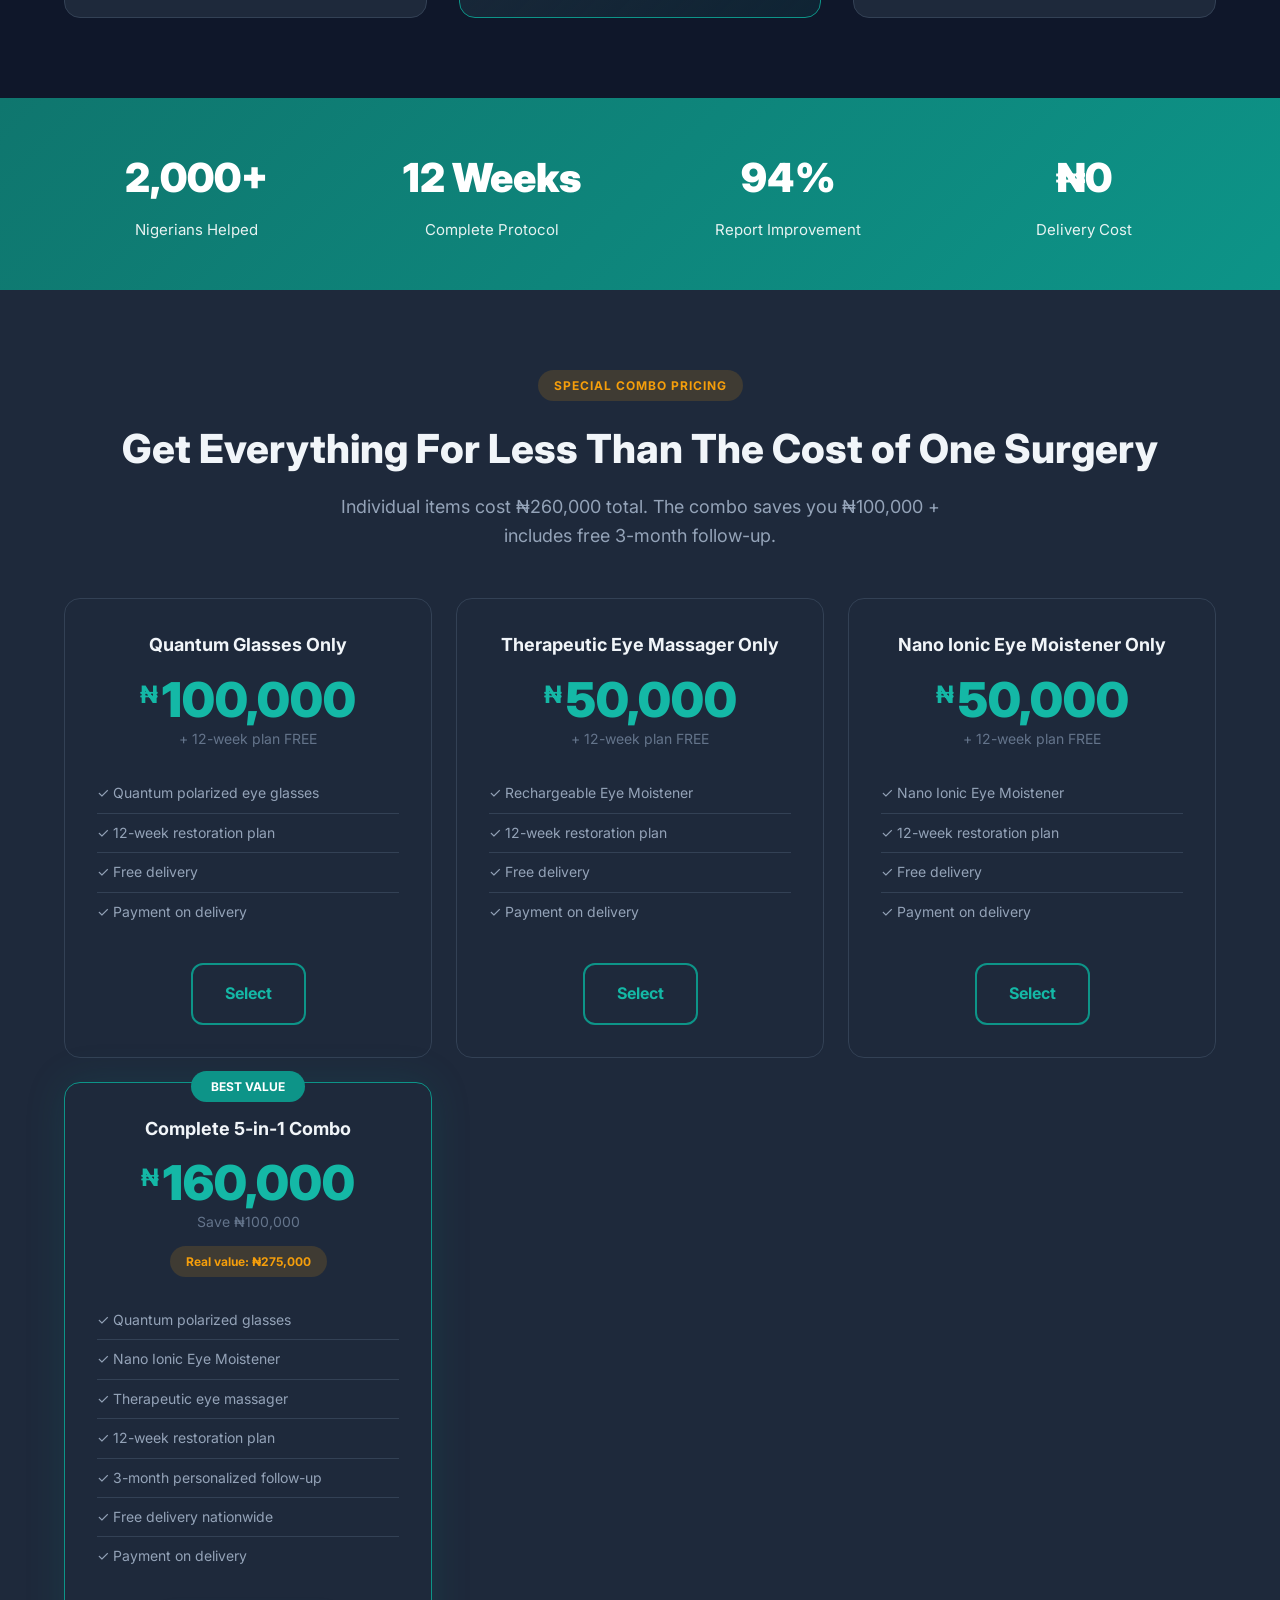
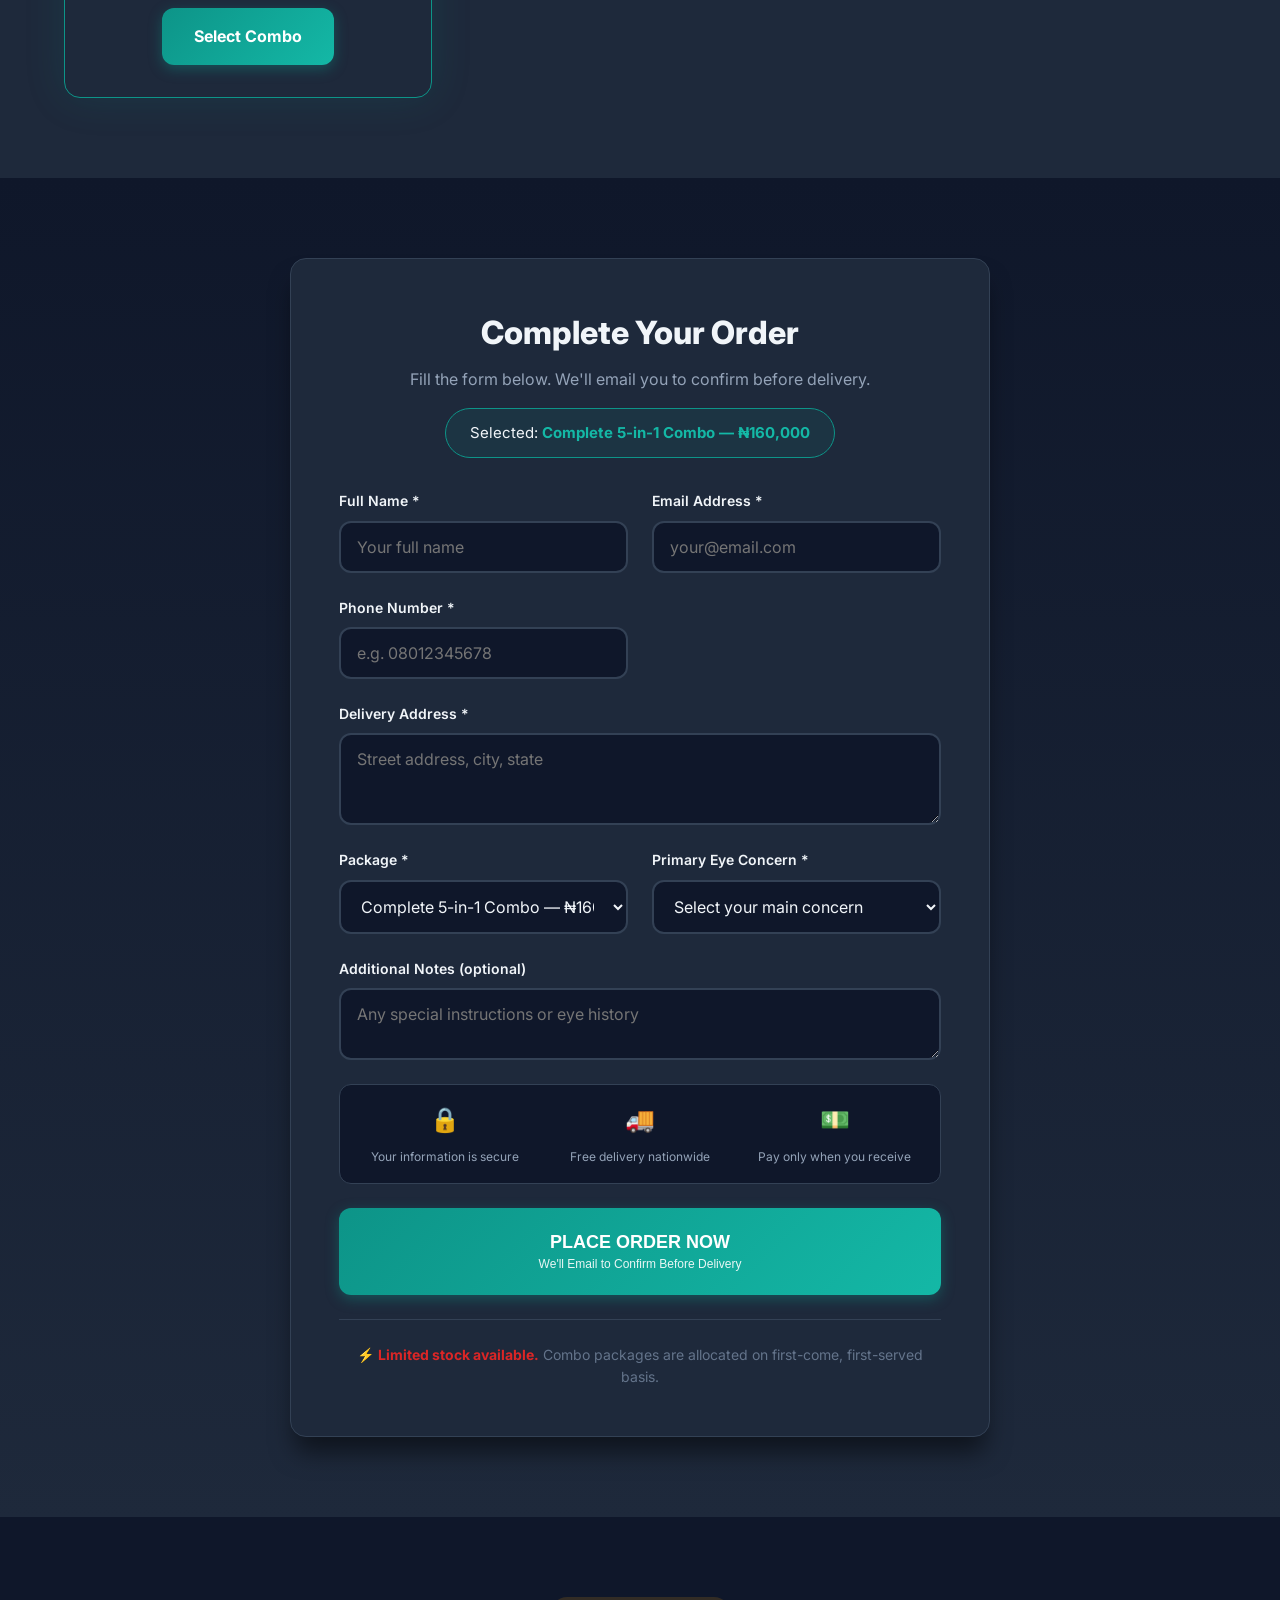
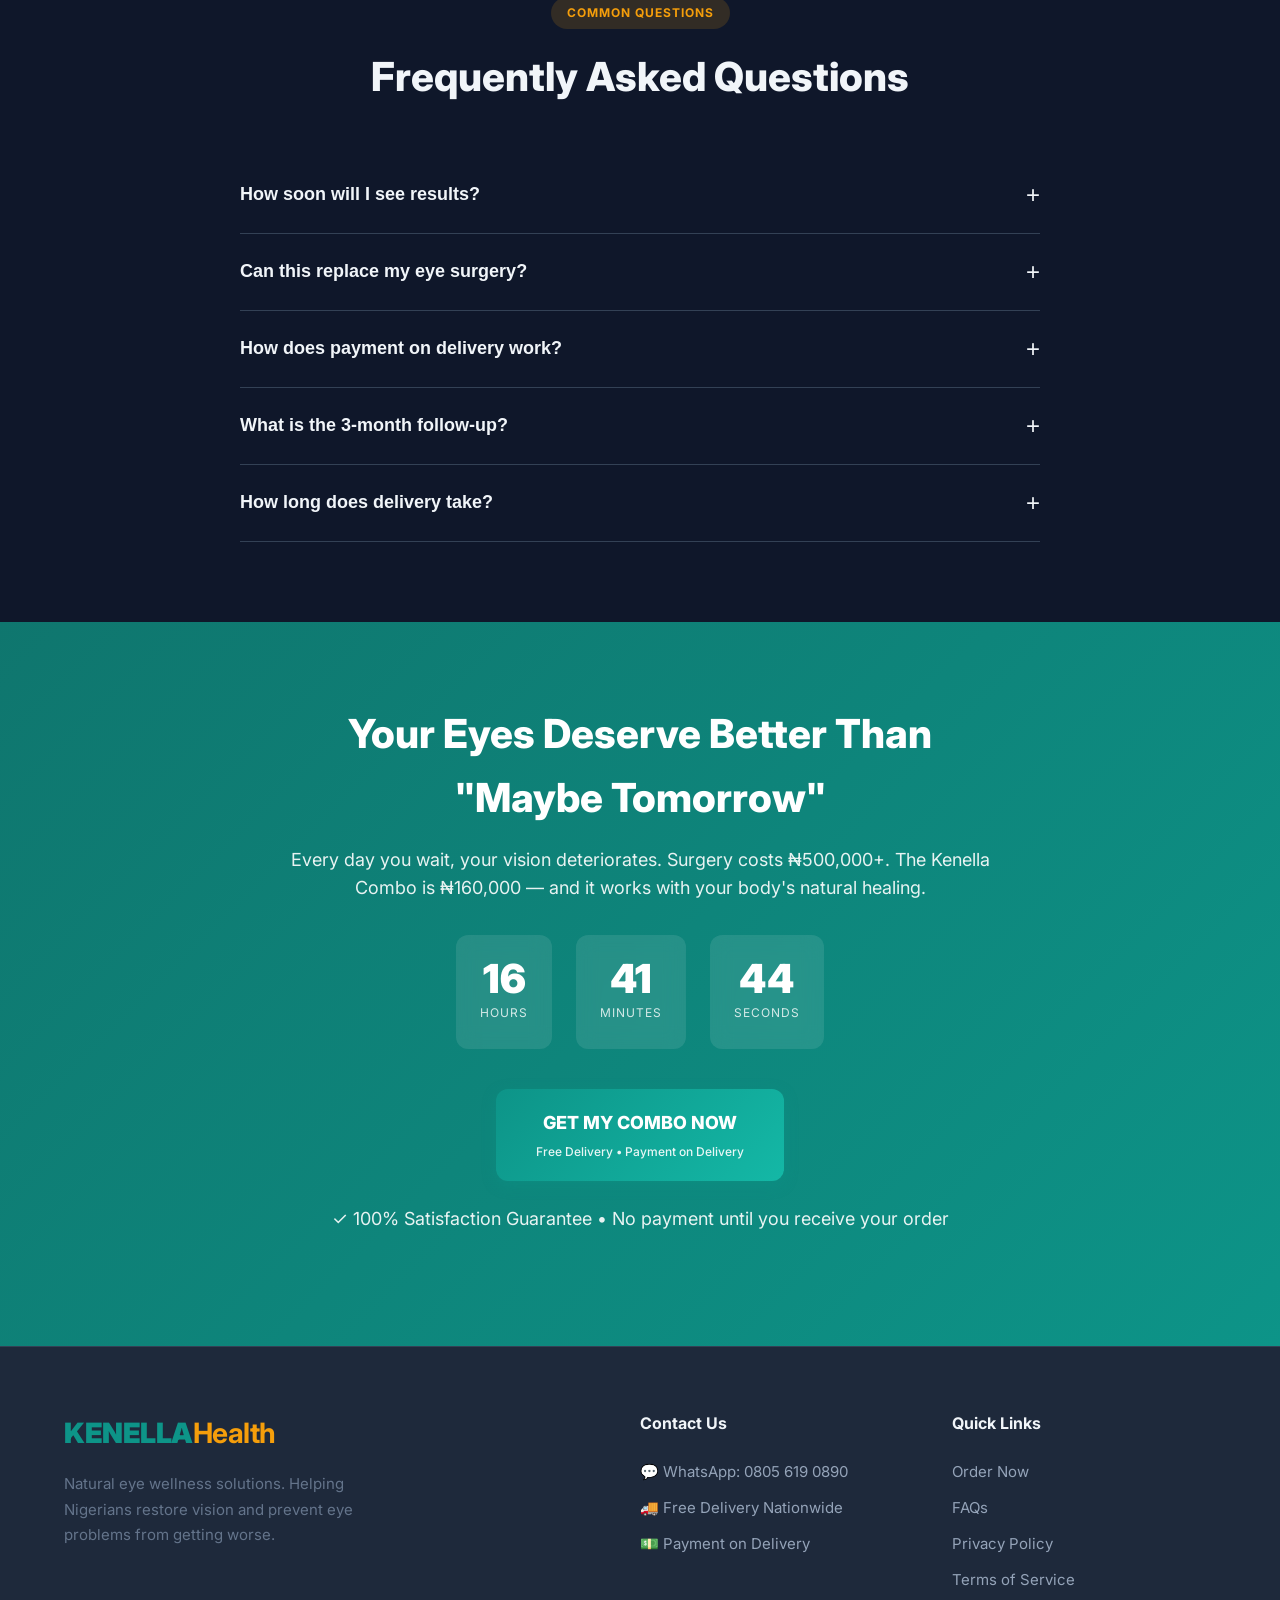
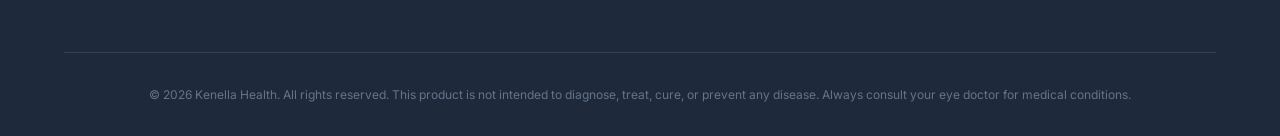
==== commit 3dce6105: "Update index.html" ====
--- a/index.html
+++ b/index.html
@@ -800,7 +800,7 @@
     <!-- WhatsApp Floating Button -->
     <a href="https://wa.me/2349074374708?text=Hi%20Kenella%2C%20I%20want%20to%20know%20more%20about%20the%20eye%20combo" 
     class="whatsapp-float" target="_blank" title="Chat on WhatsApp">
-        <span>💬</span>
+        <span>💬Send us a Message</span>
     </a>
     <script src="main.js"></script>
 </body>
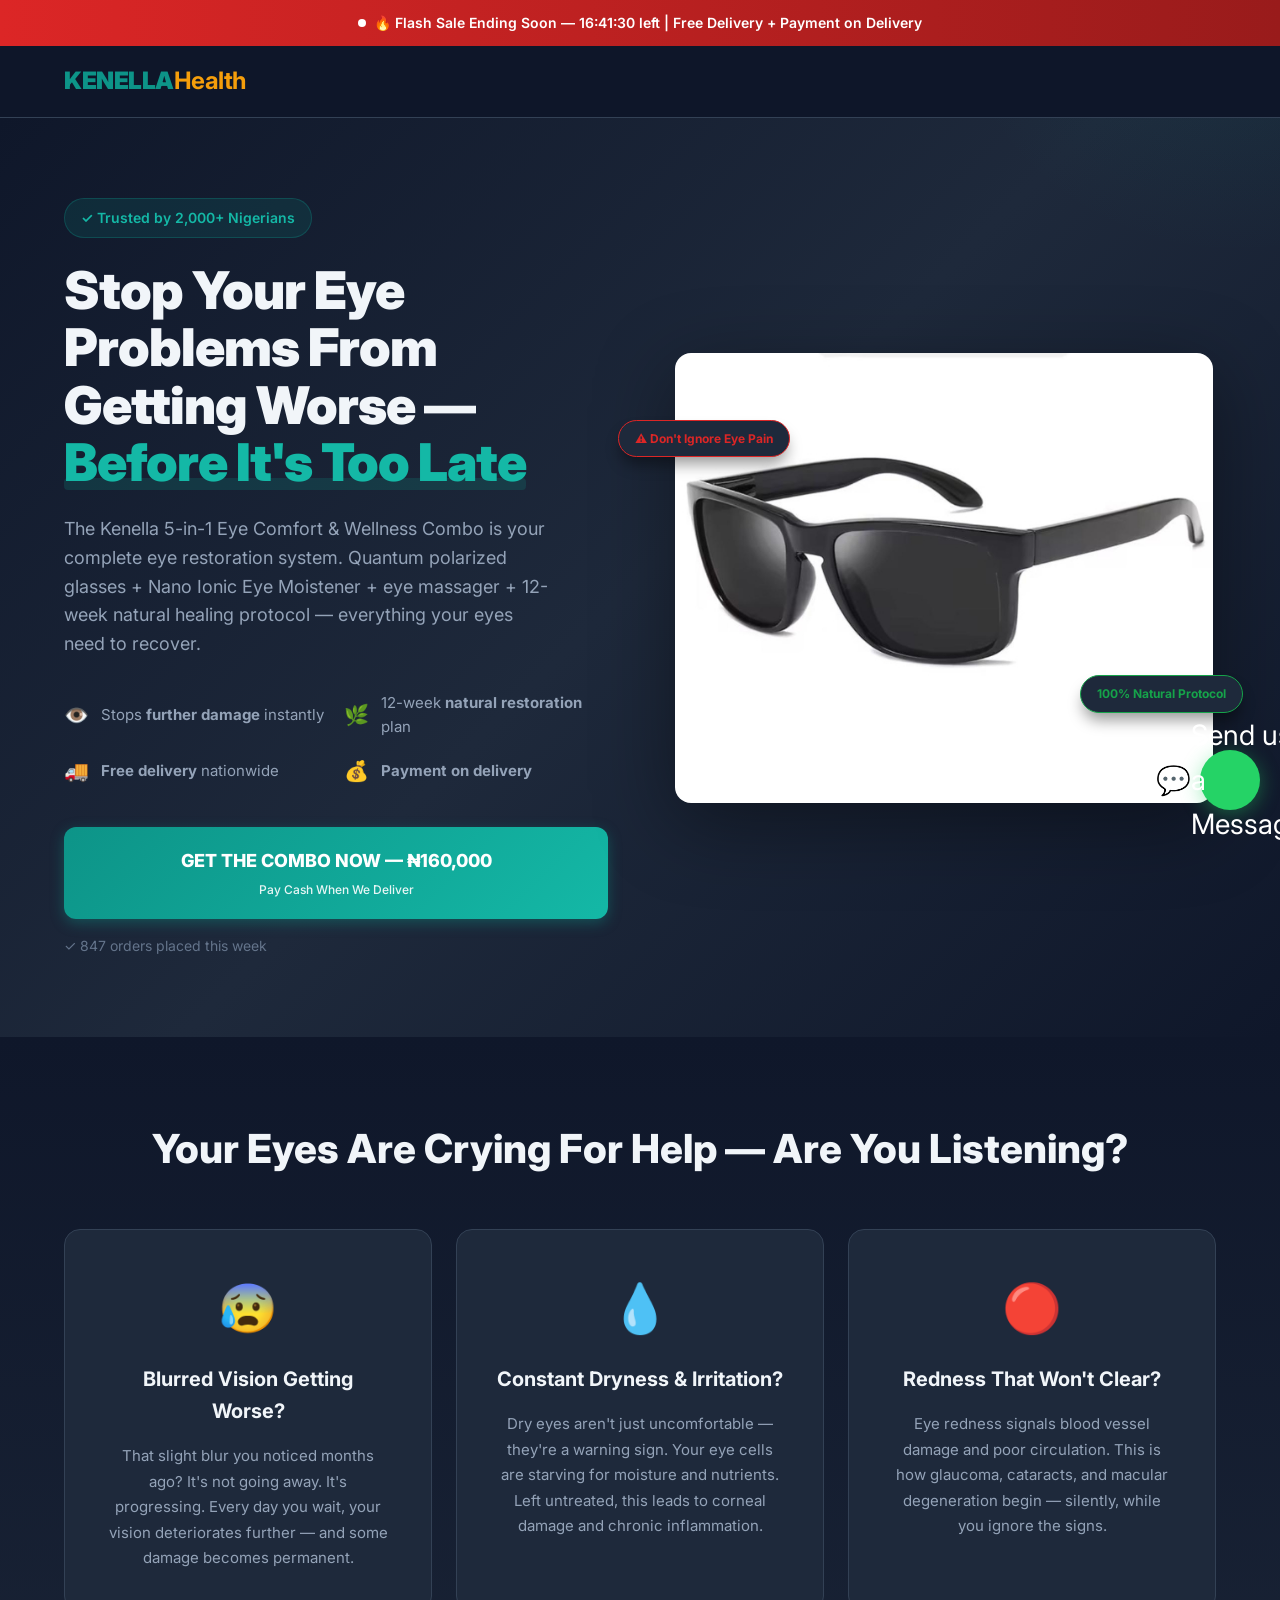
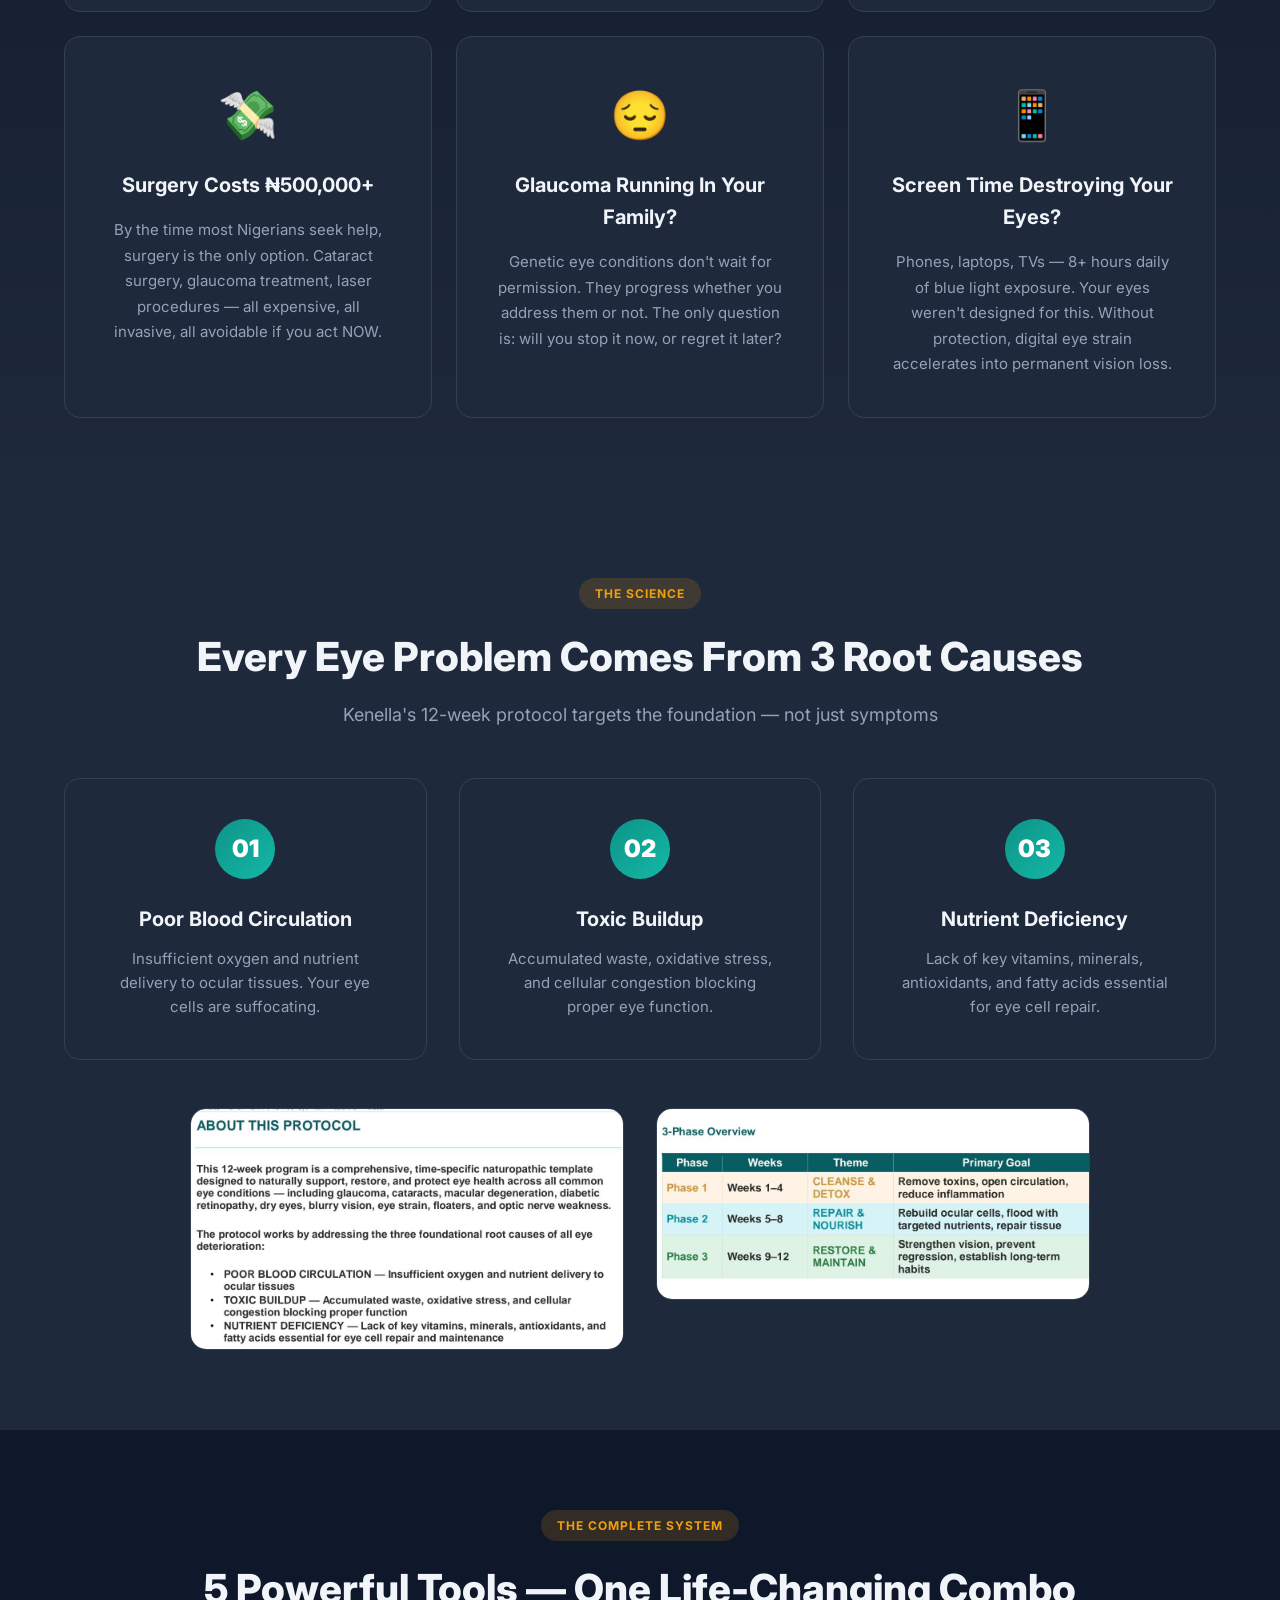
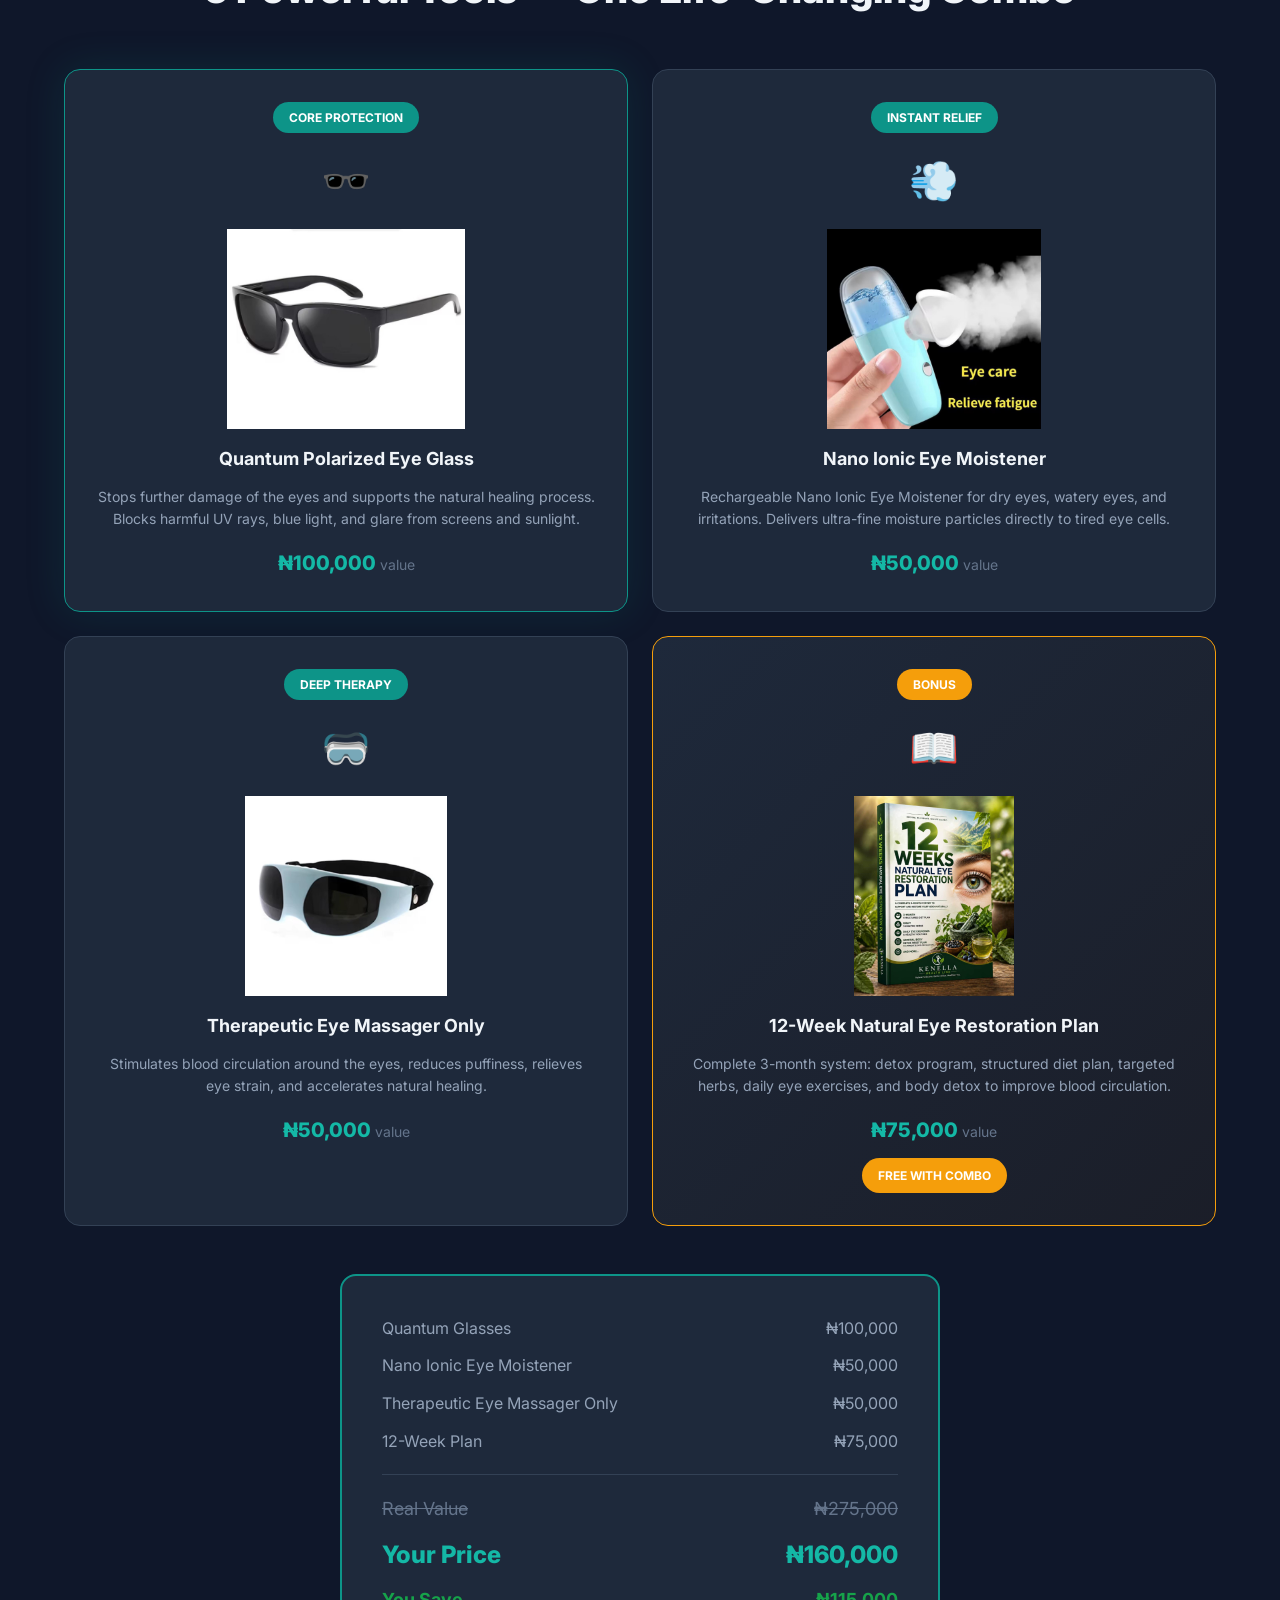
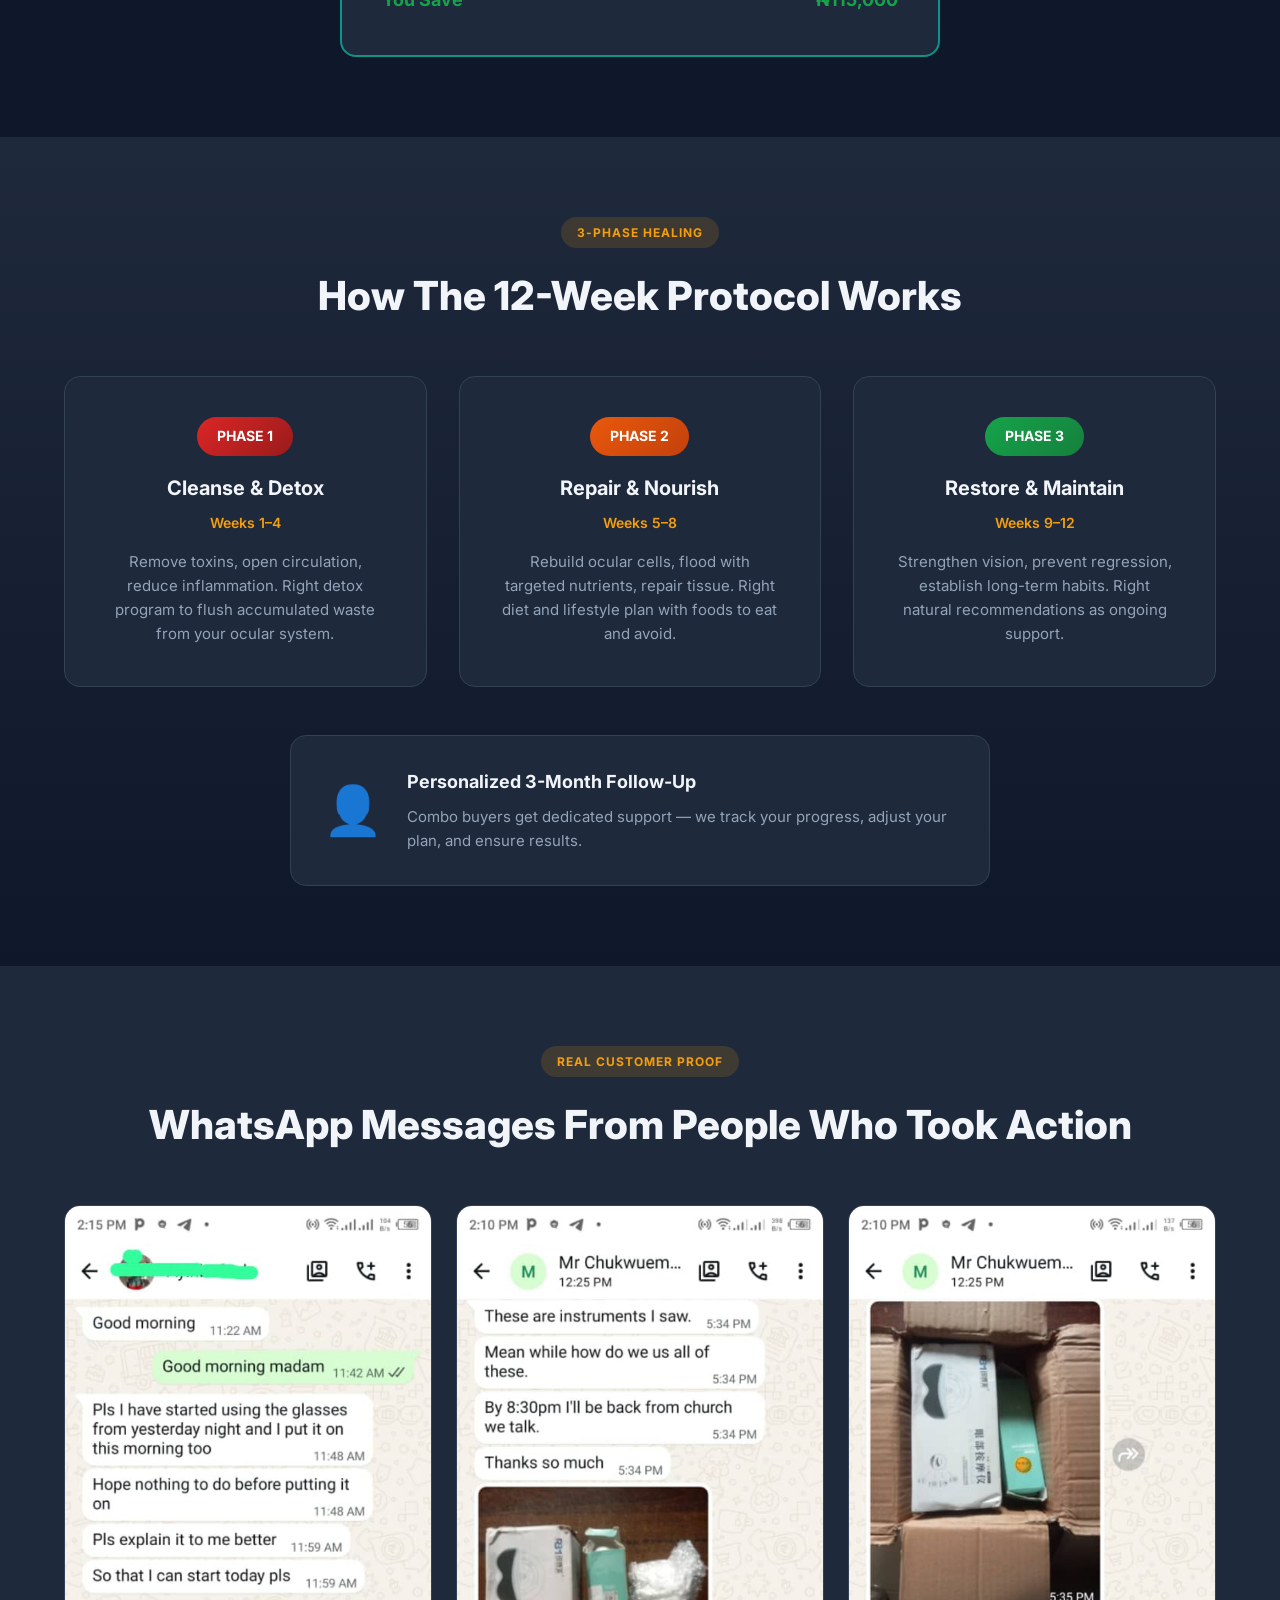
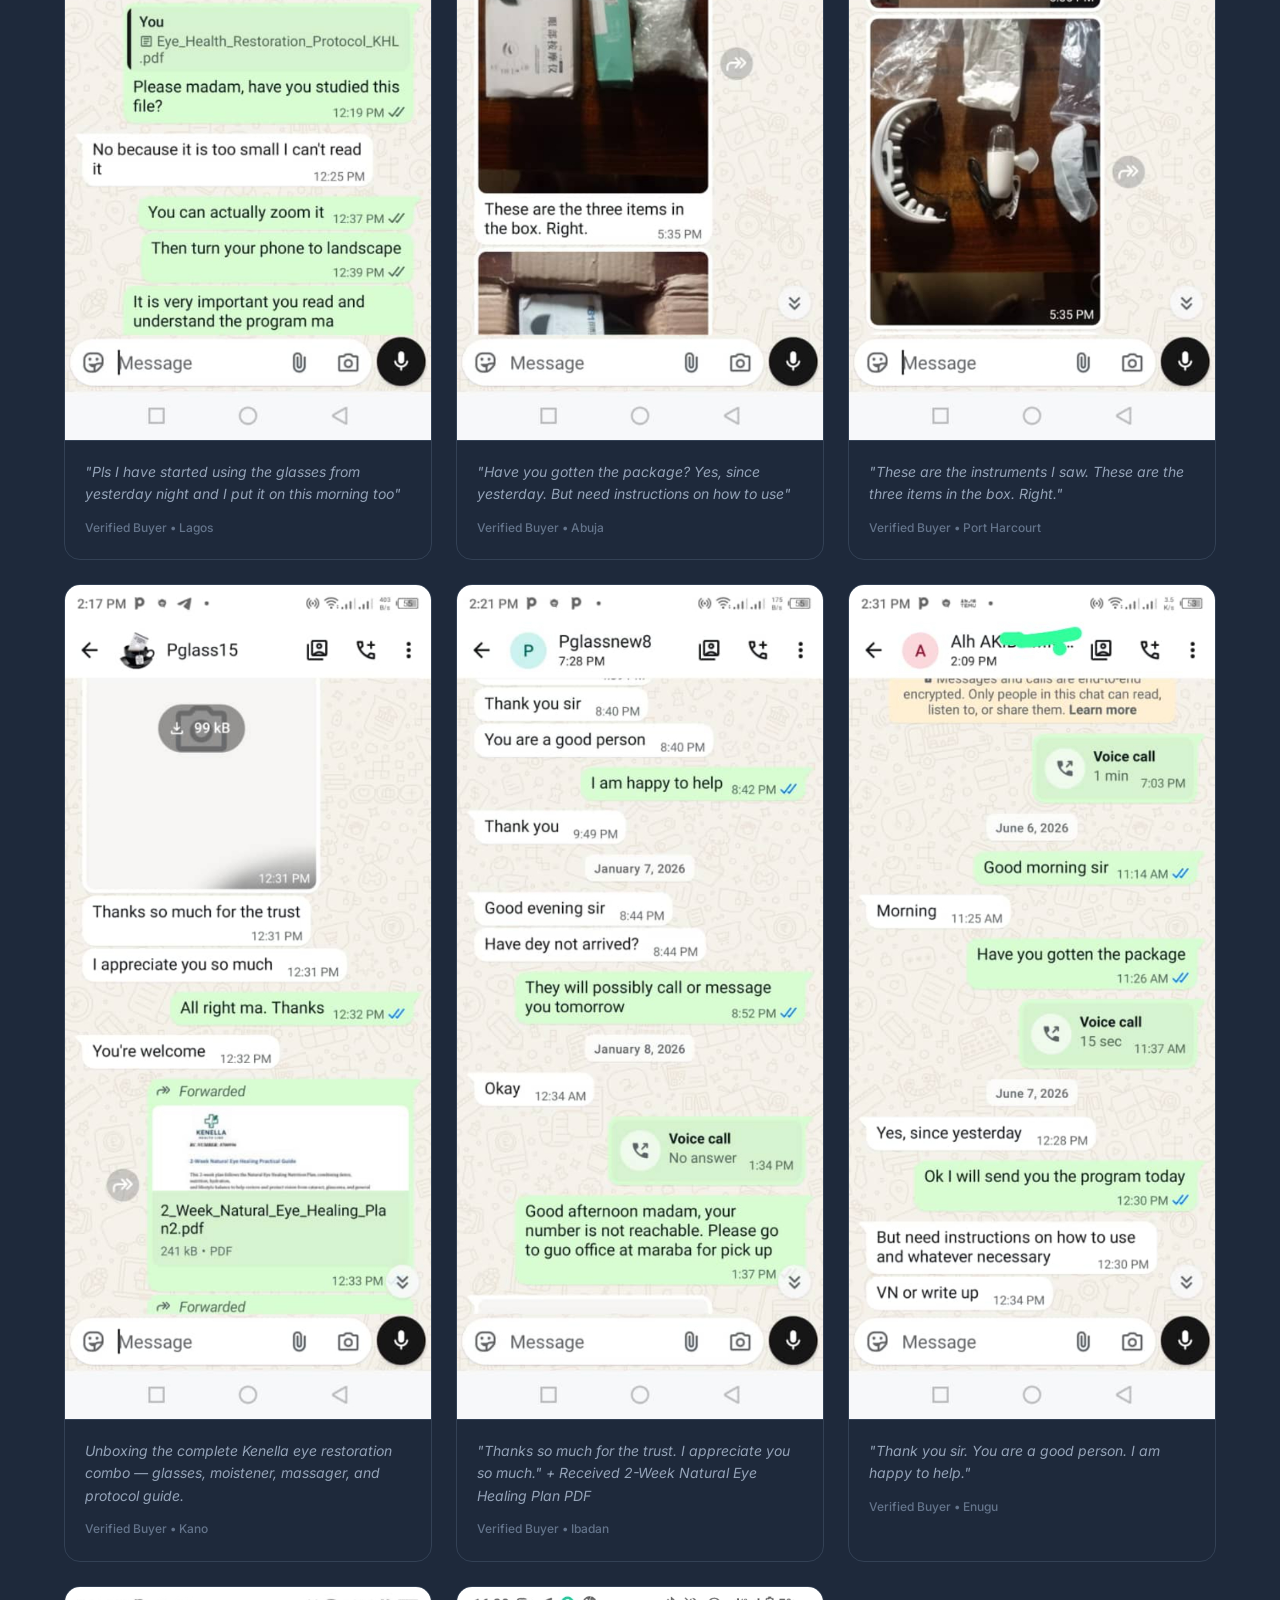
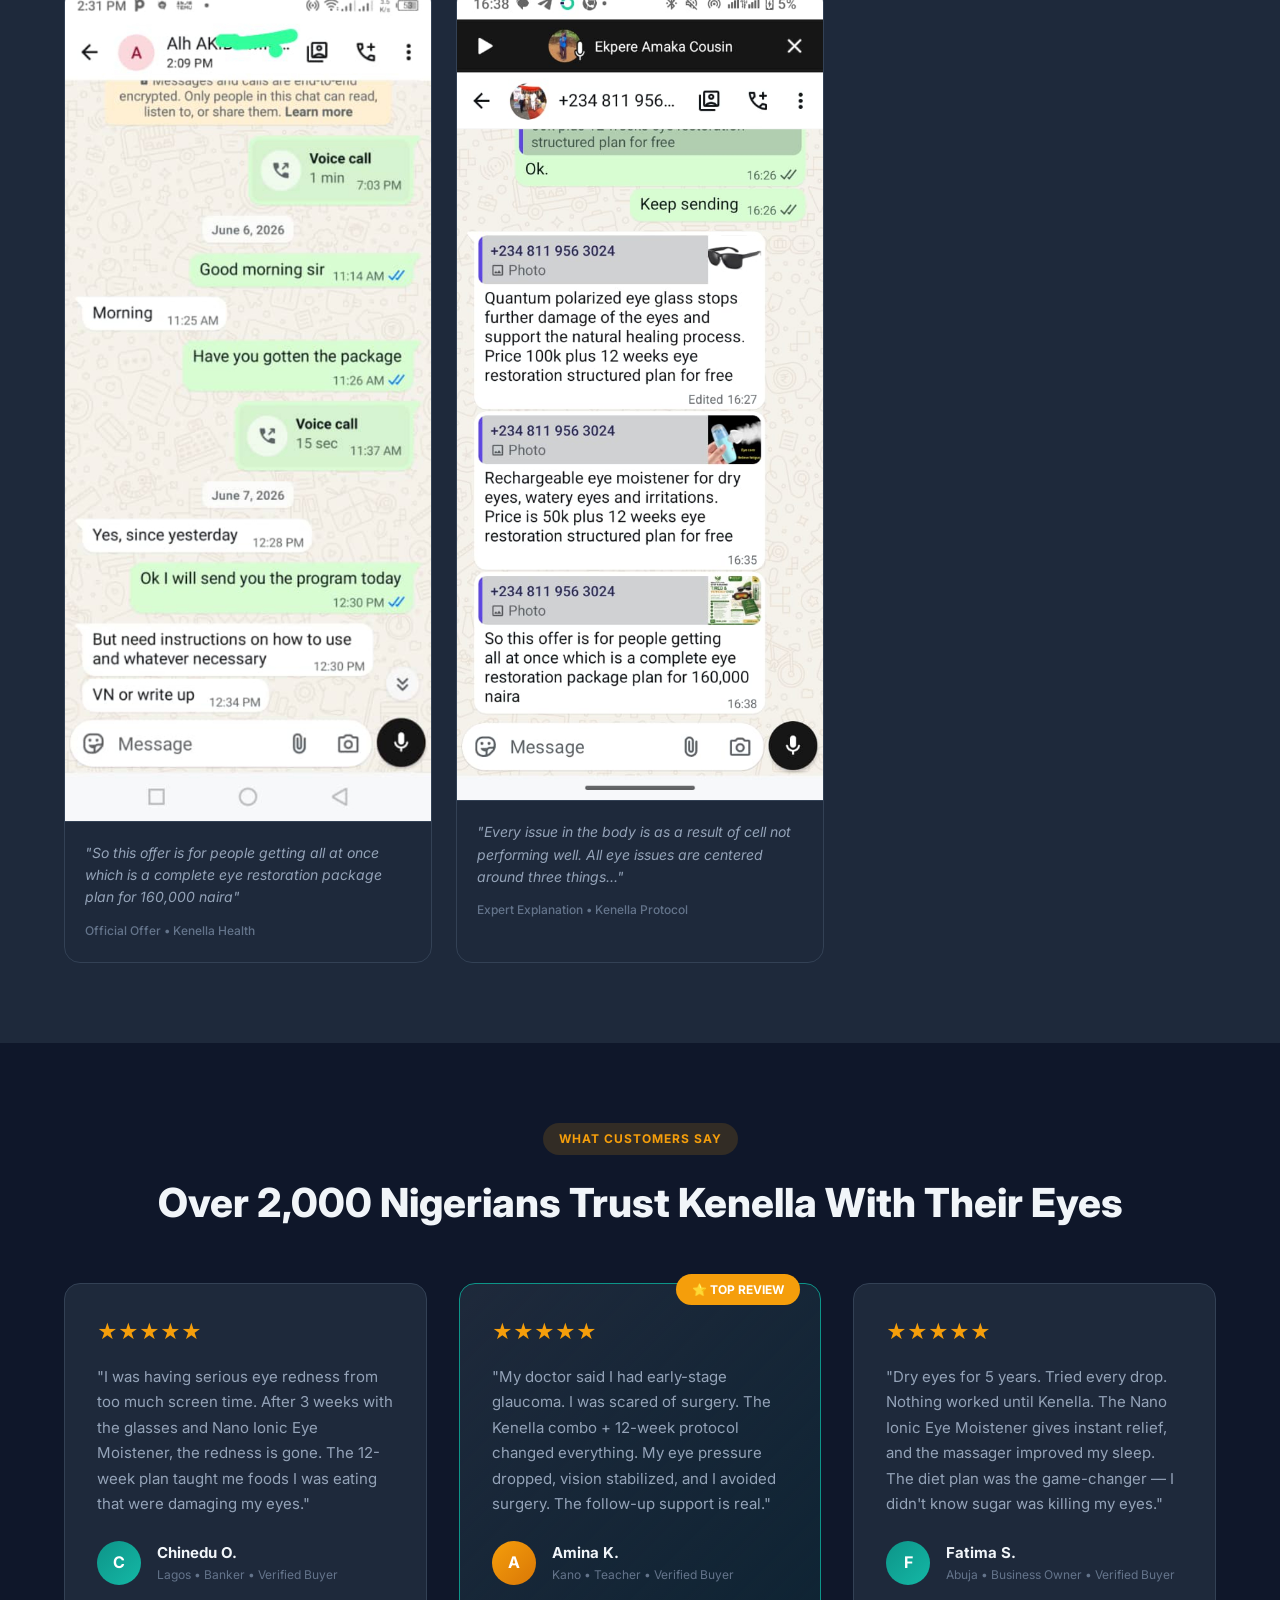
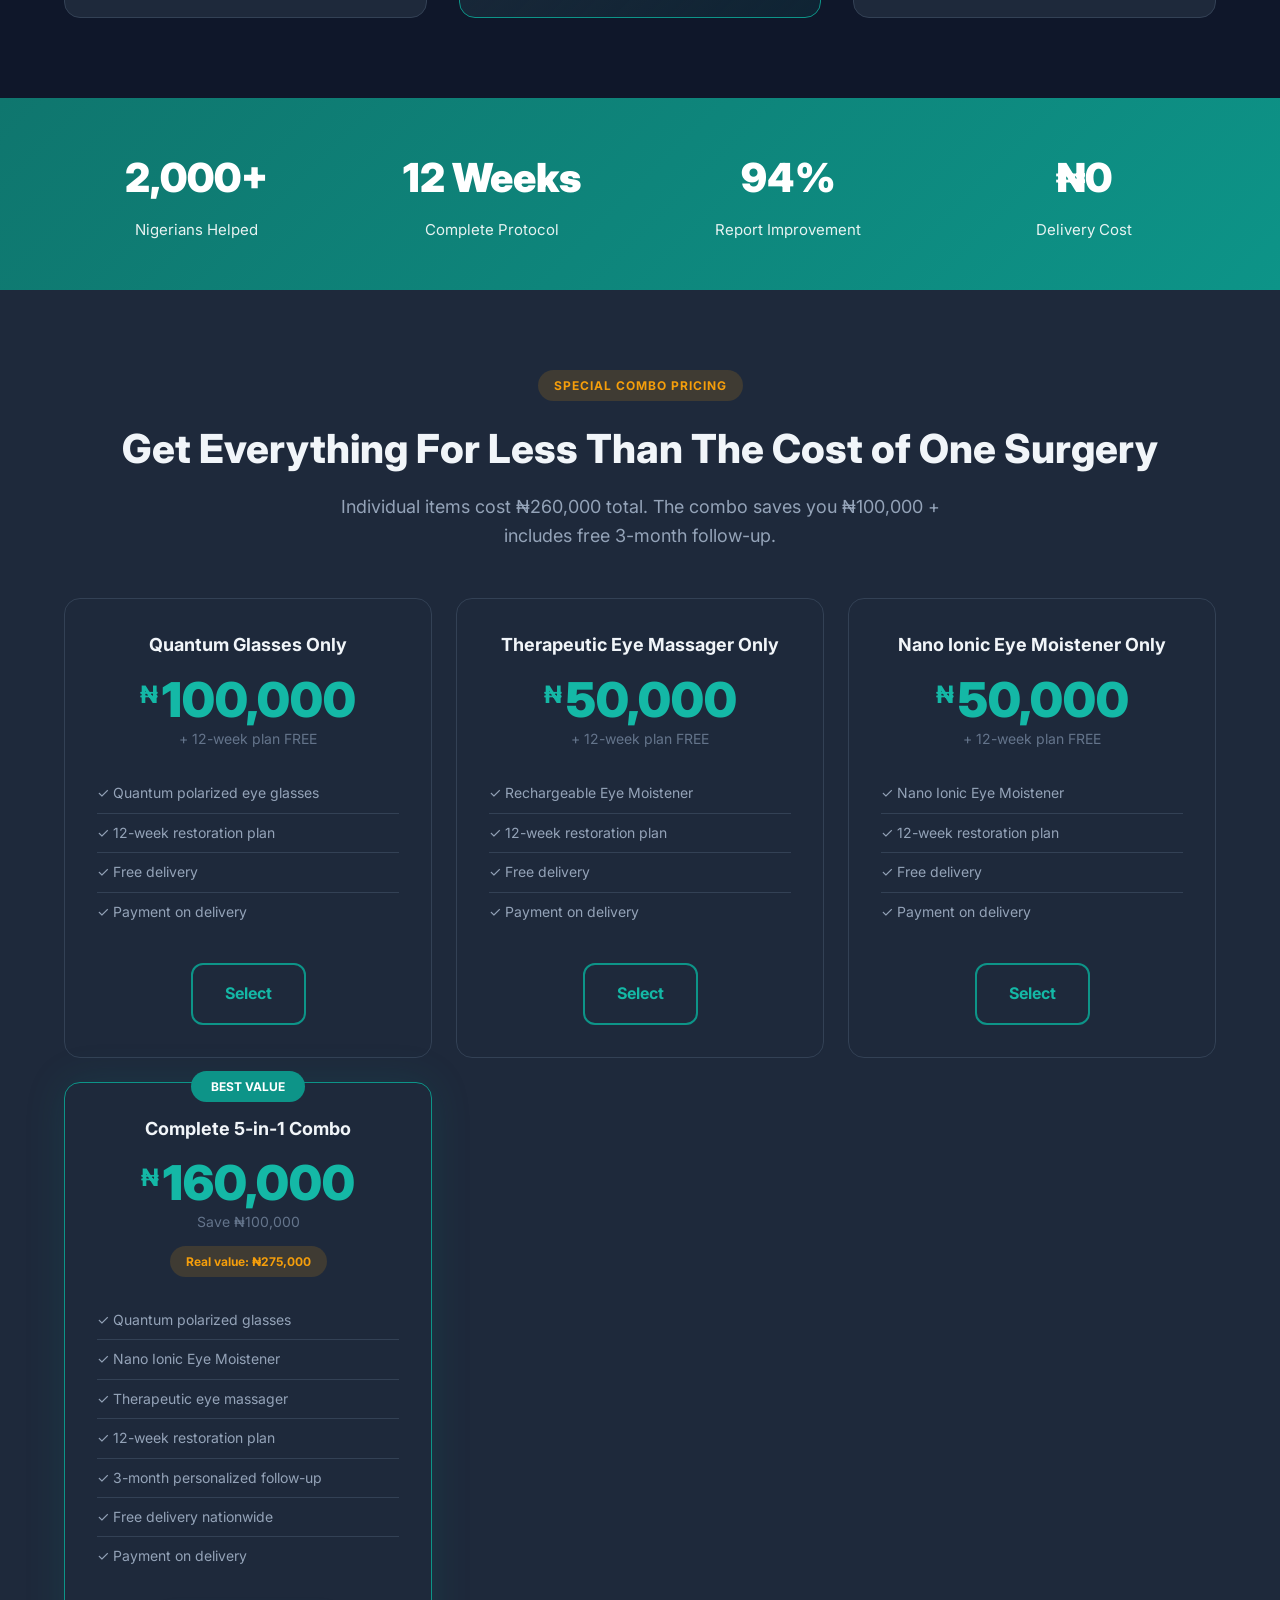
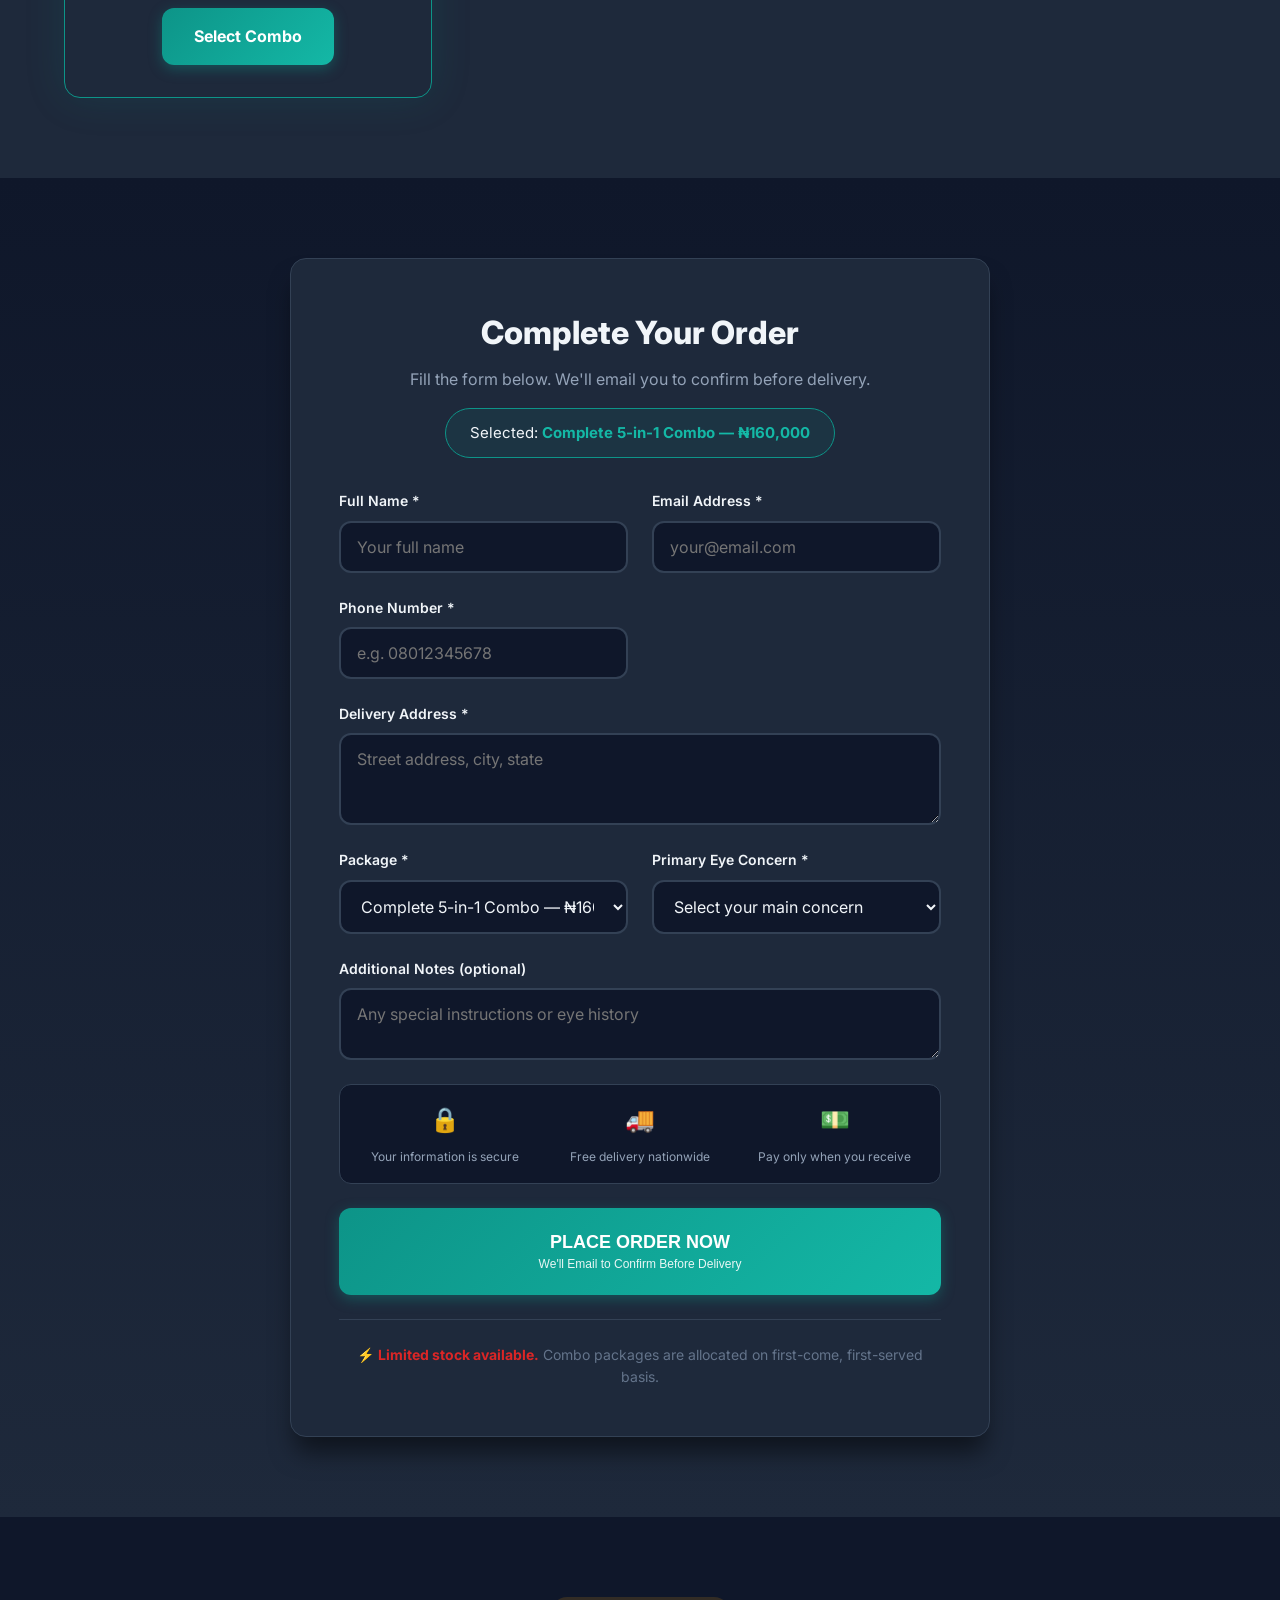
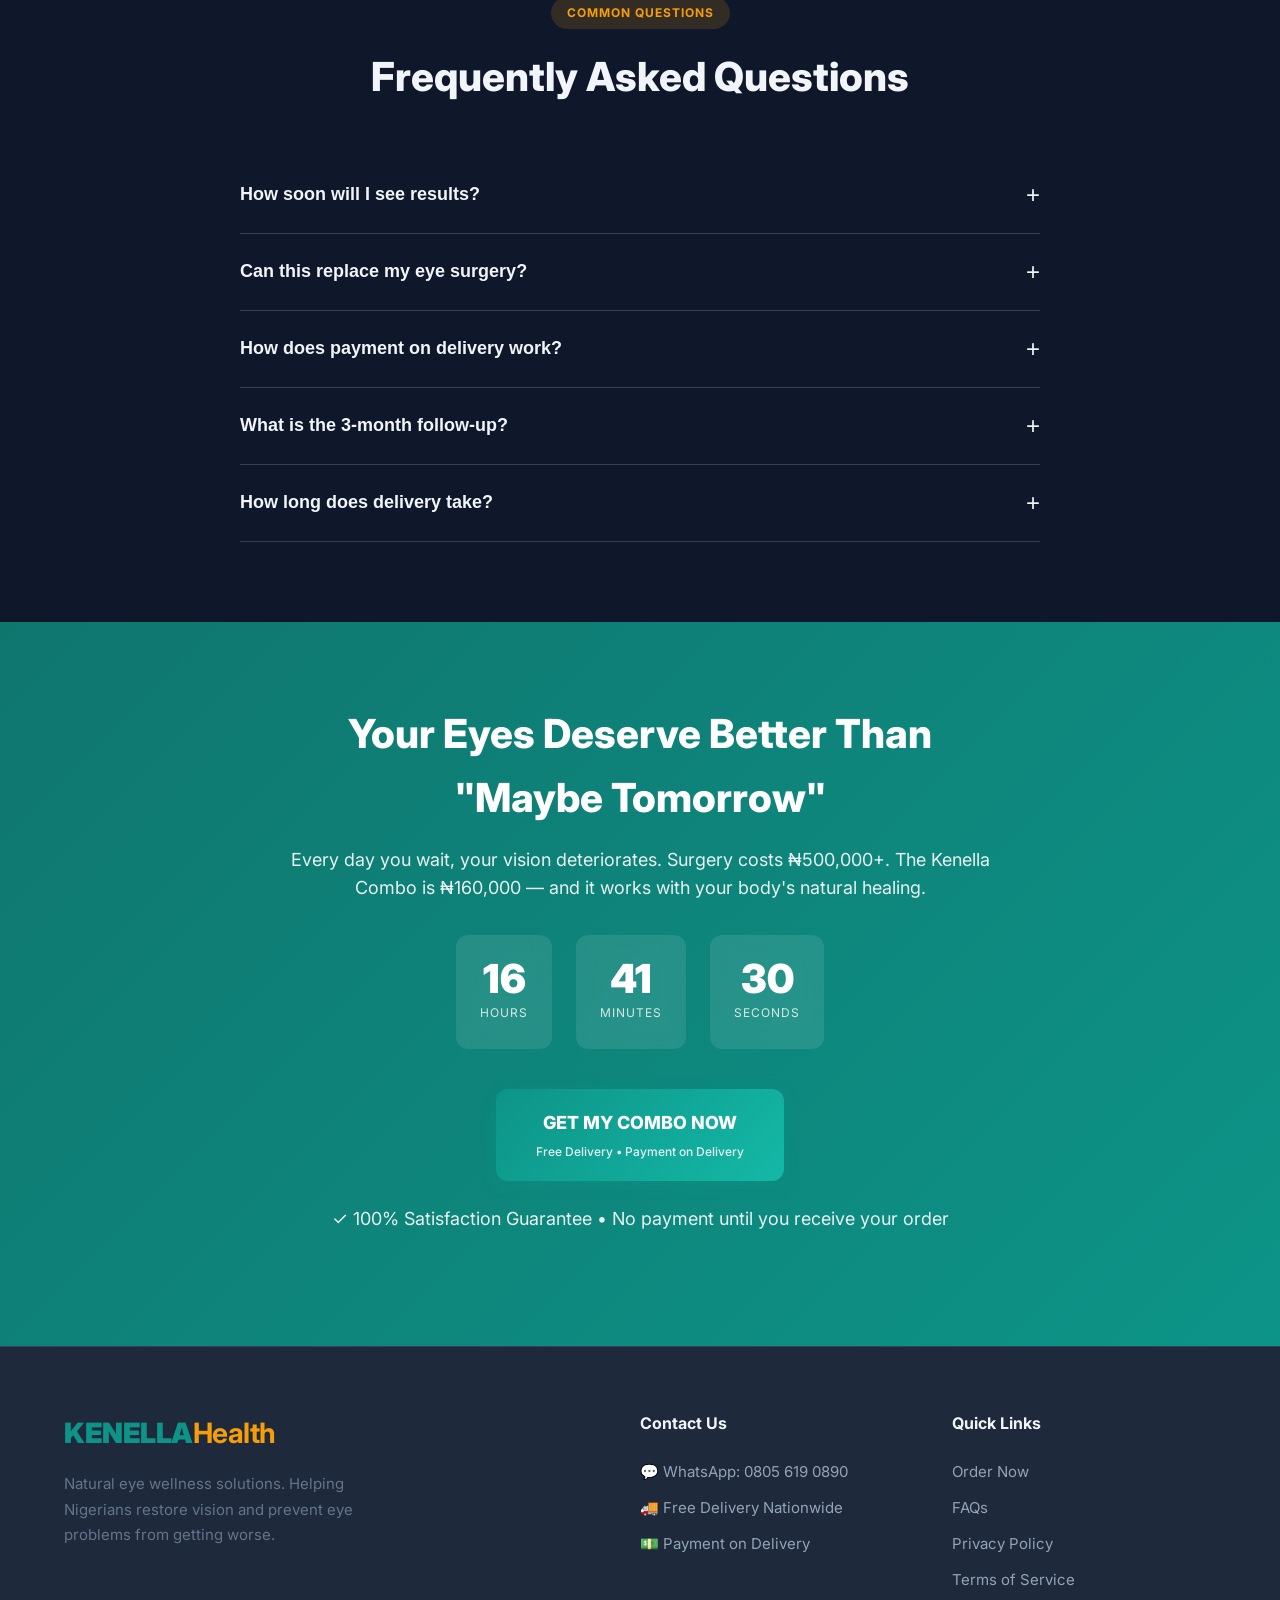
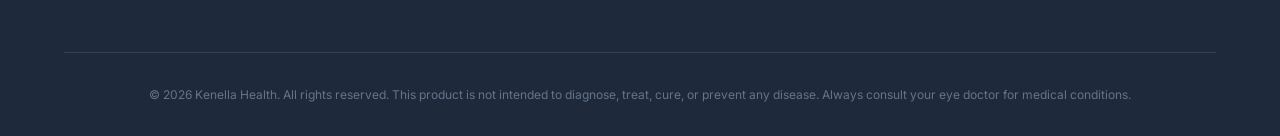
==== commit 9eb54149: "Update index.html" ====
--- a/index.html
+++ b/index.html
@@ -800,7 +800,8 @@
     <!-- WhatsApp Floating Button -->
     <a href="https://wa.me/2349074374708?text=Hi%20Kenella%2C%20I%20want%20to%20know%20more%20about%20the%20eye%20combo" 
     class="whatsapp-float" target="_blank" title="Chat on WhatsApp">
-        <span>💬Send us a Message</span>
+        <span>💬</span>
+         Send us a Message
     </a>
     <script src="main.js"></script>
 </body>
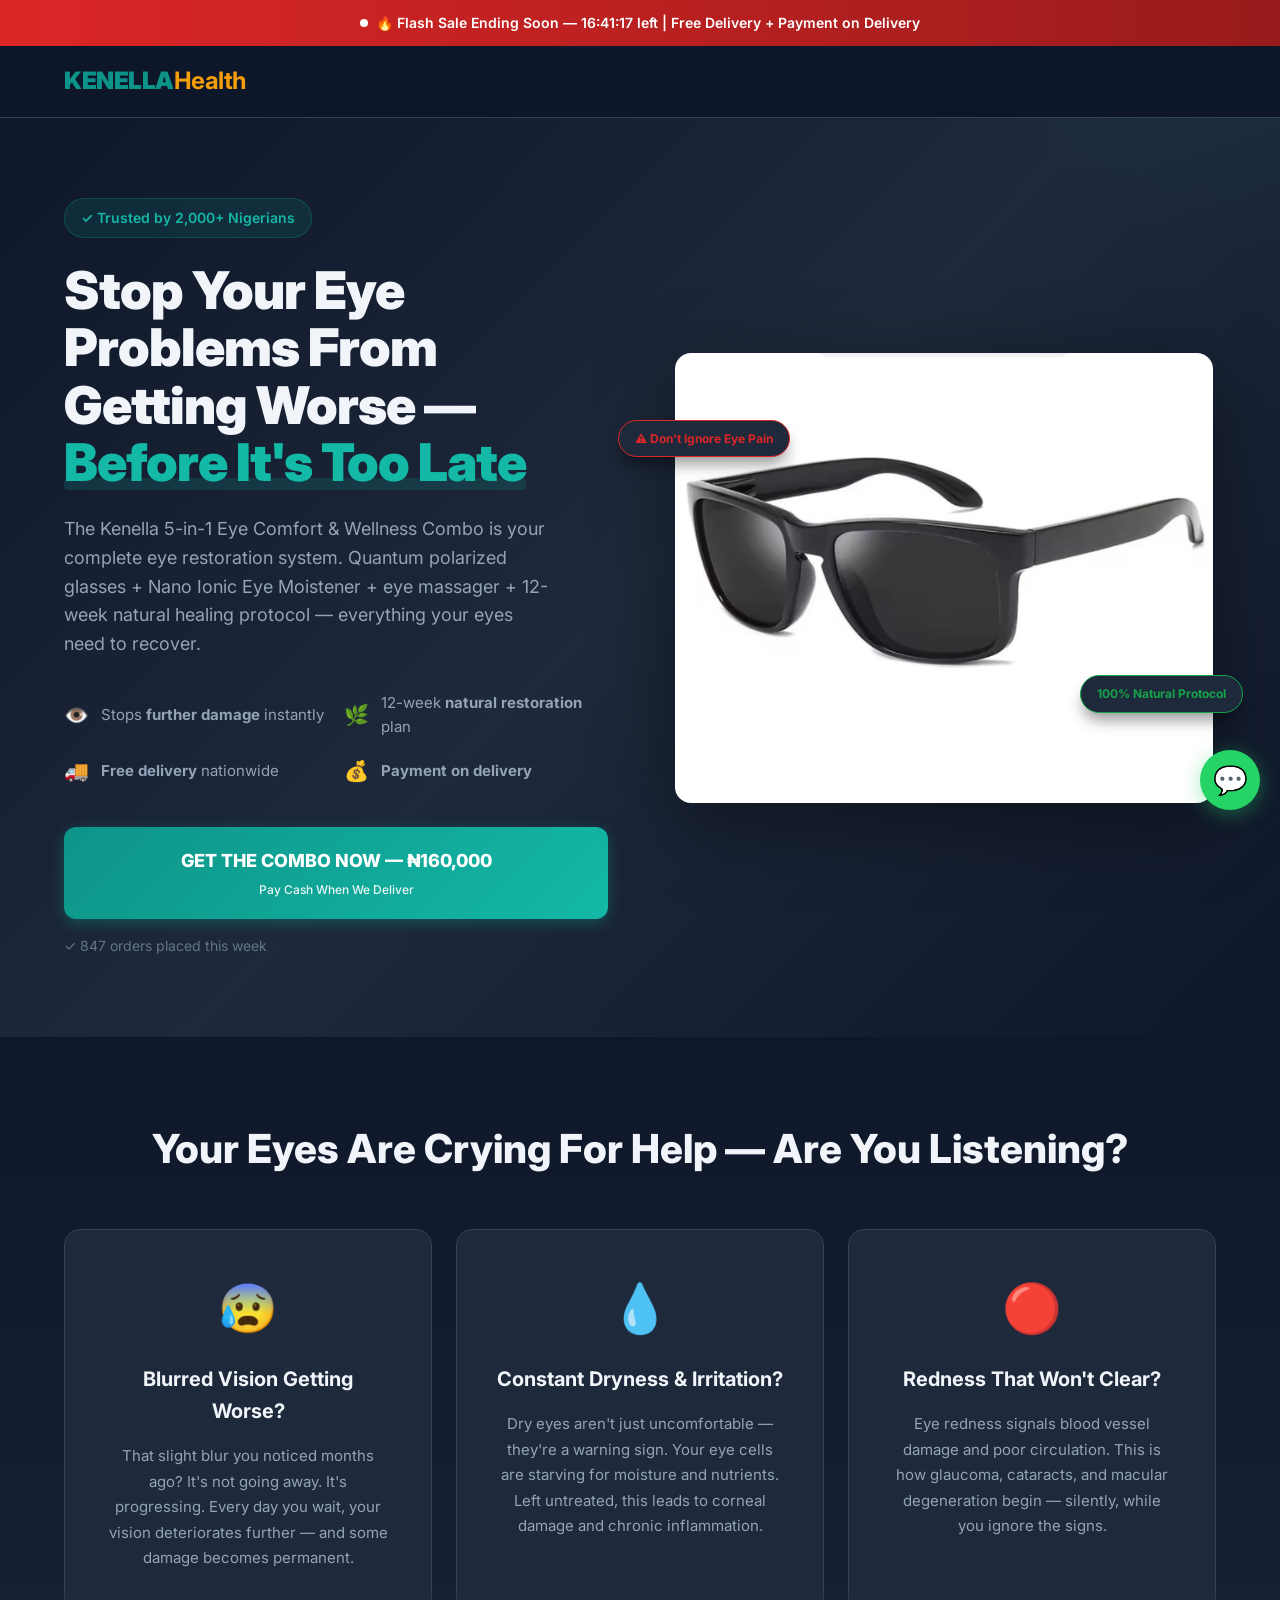
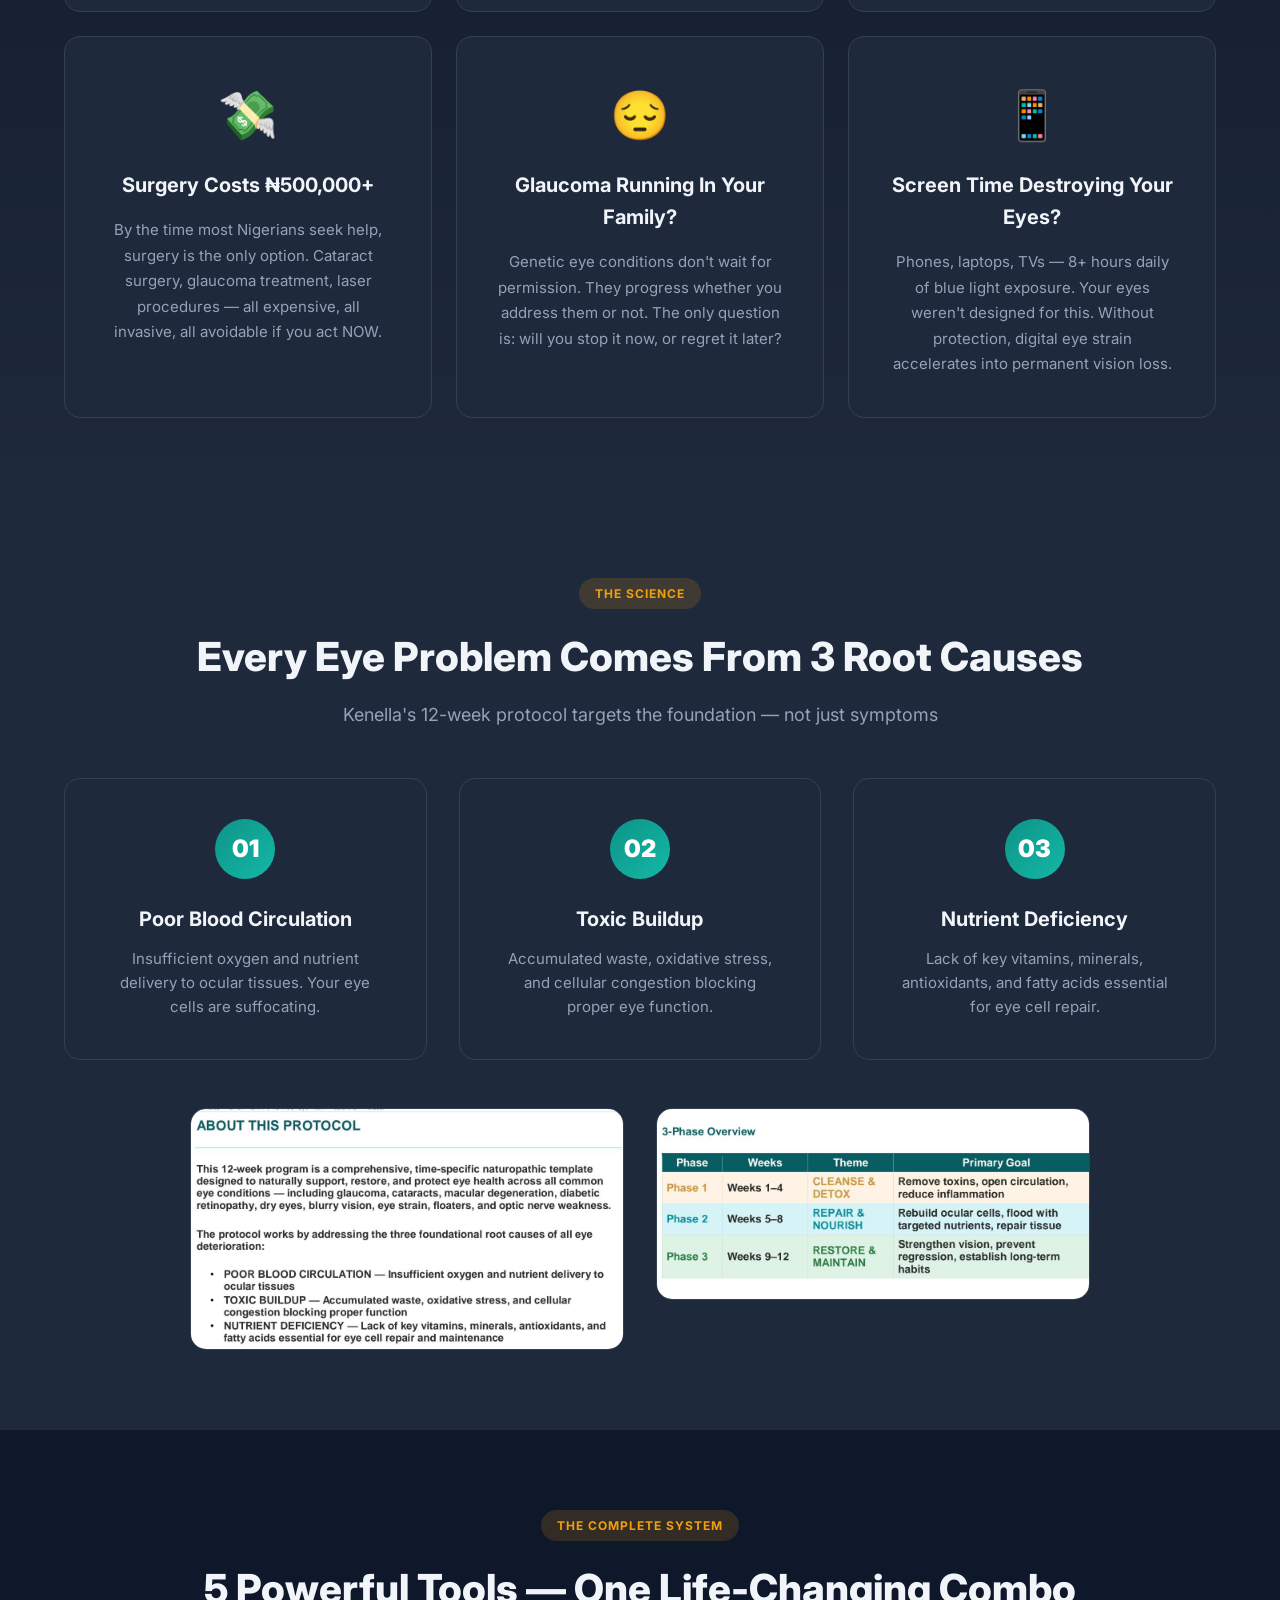
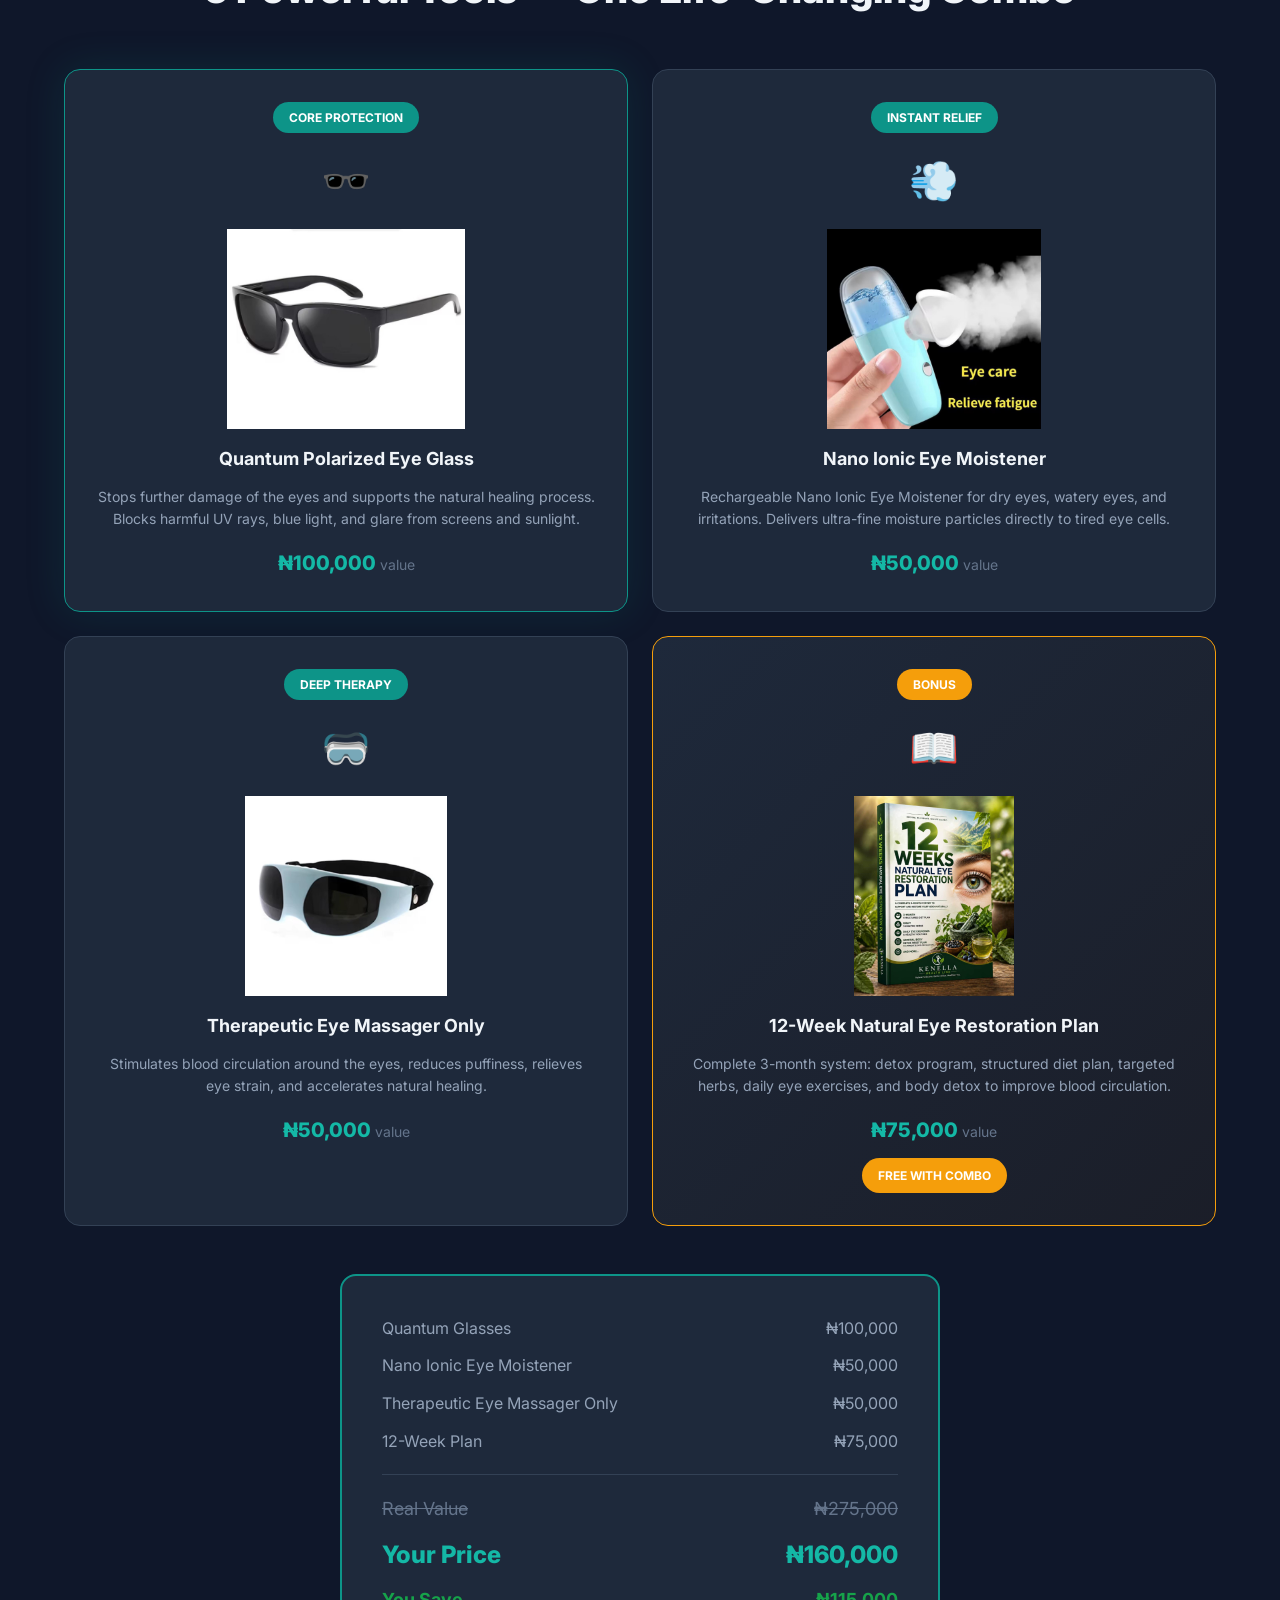
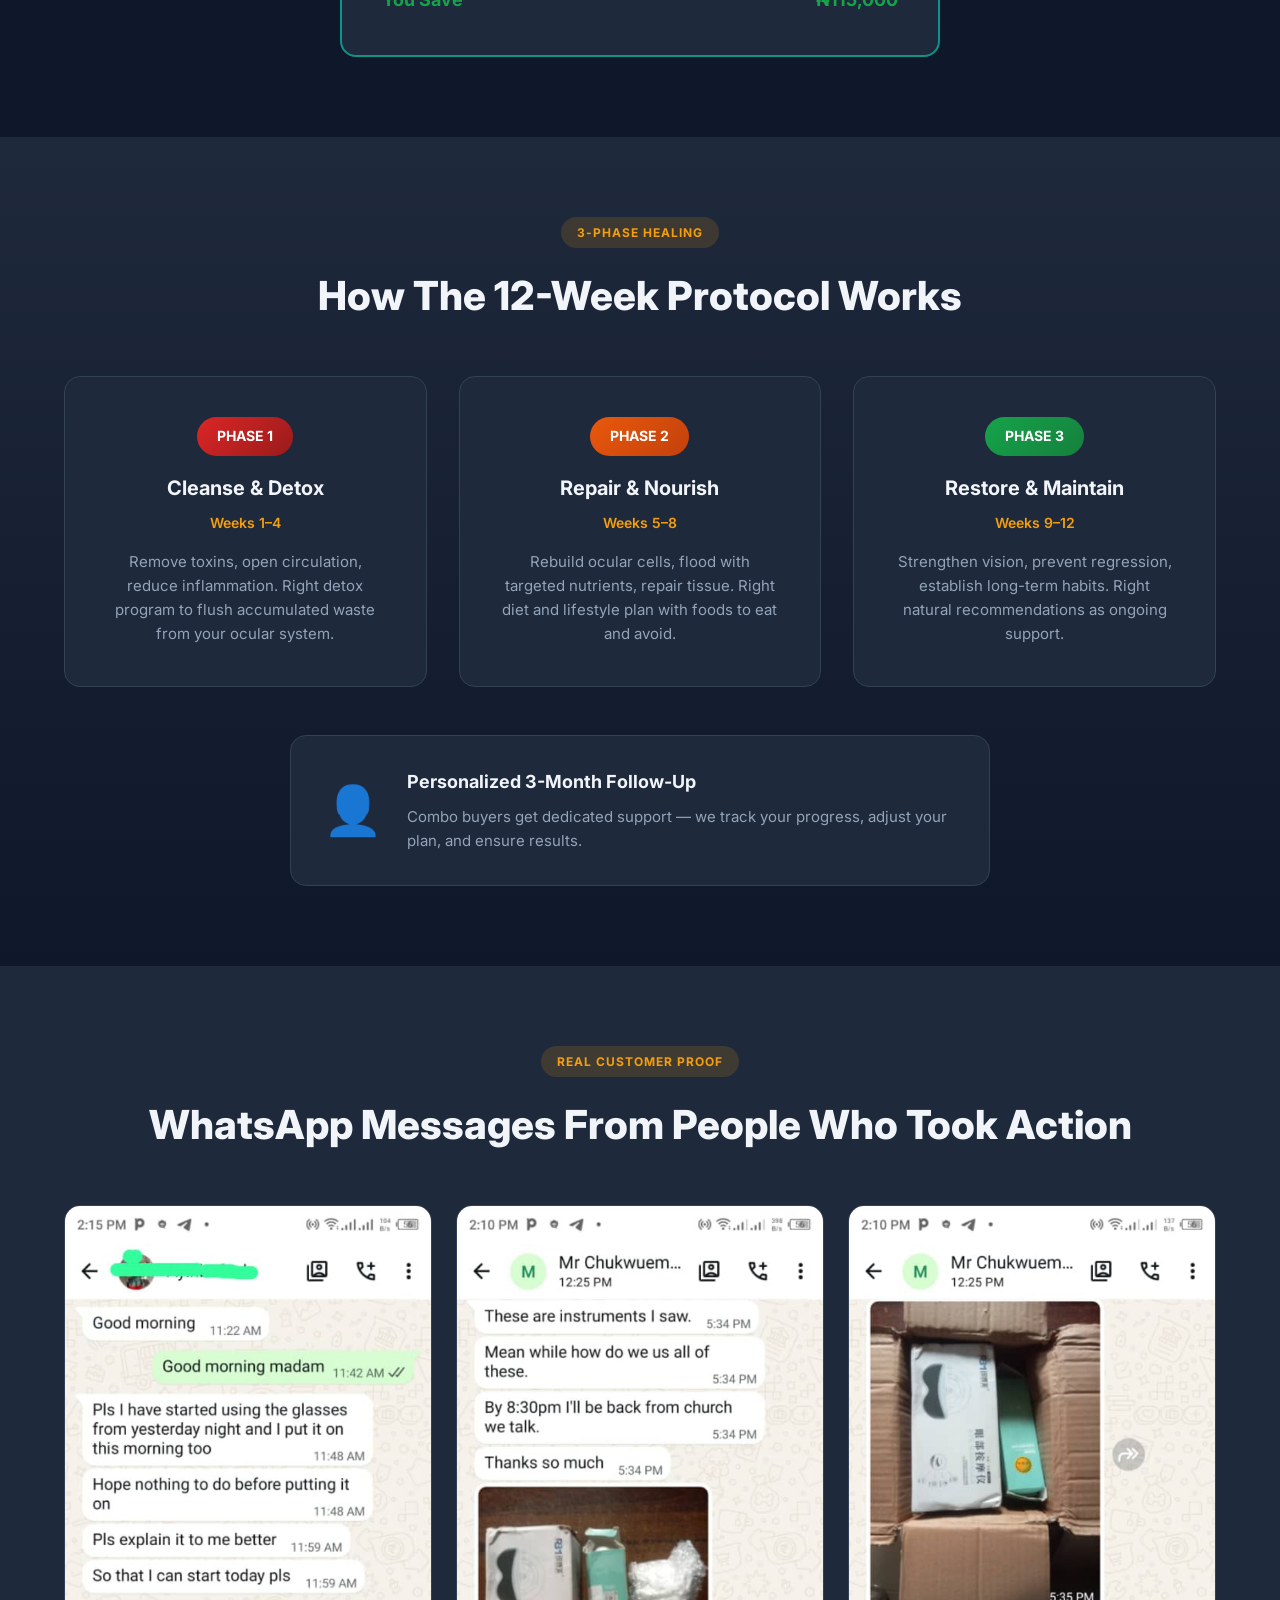
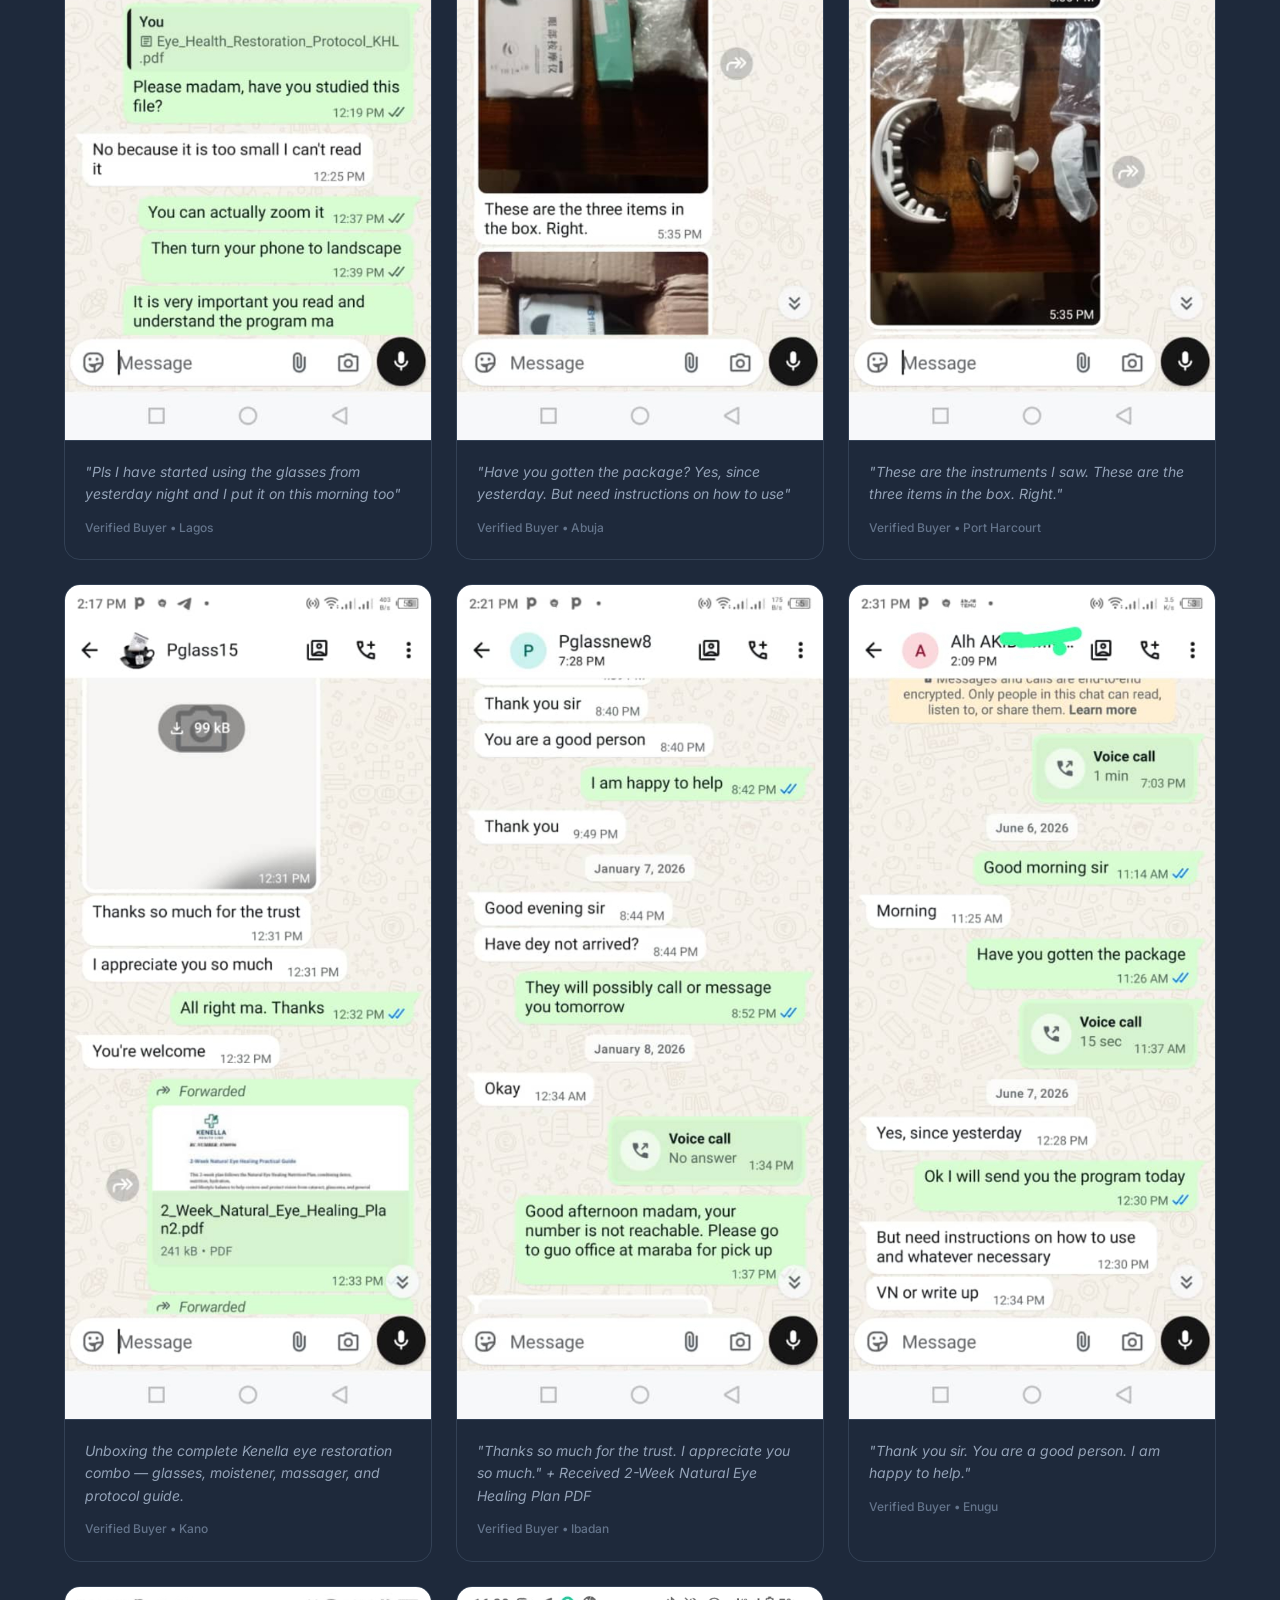
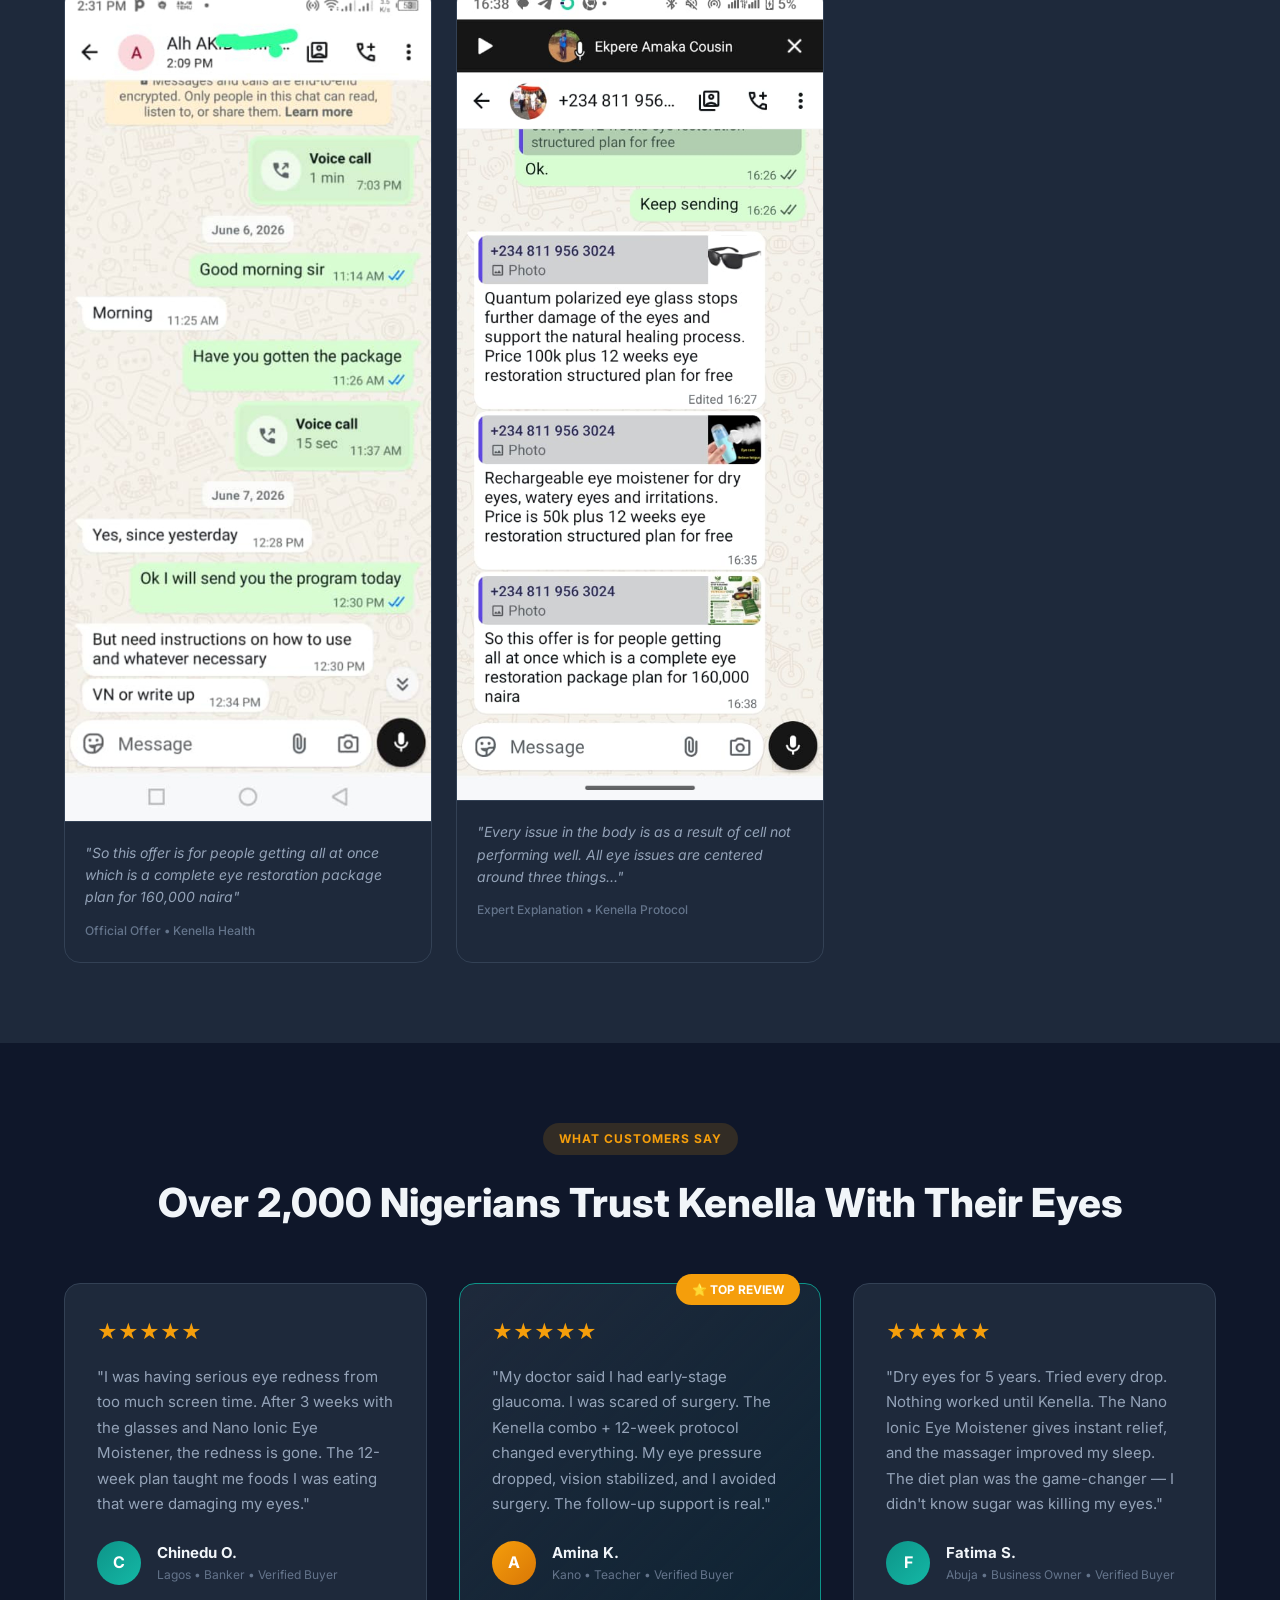
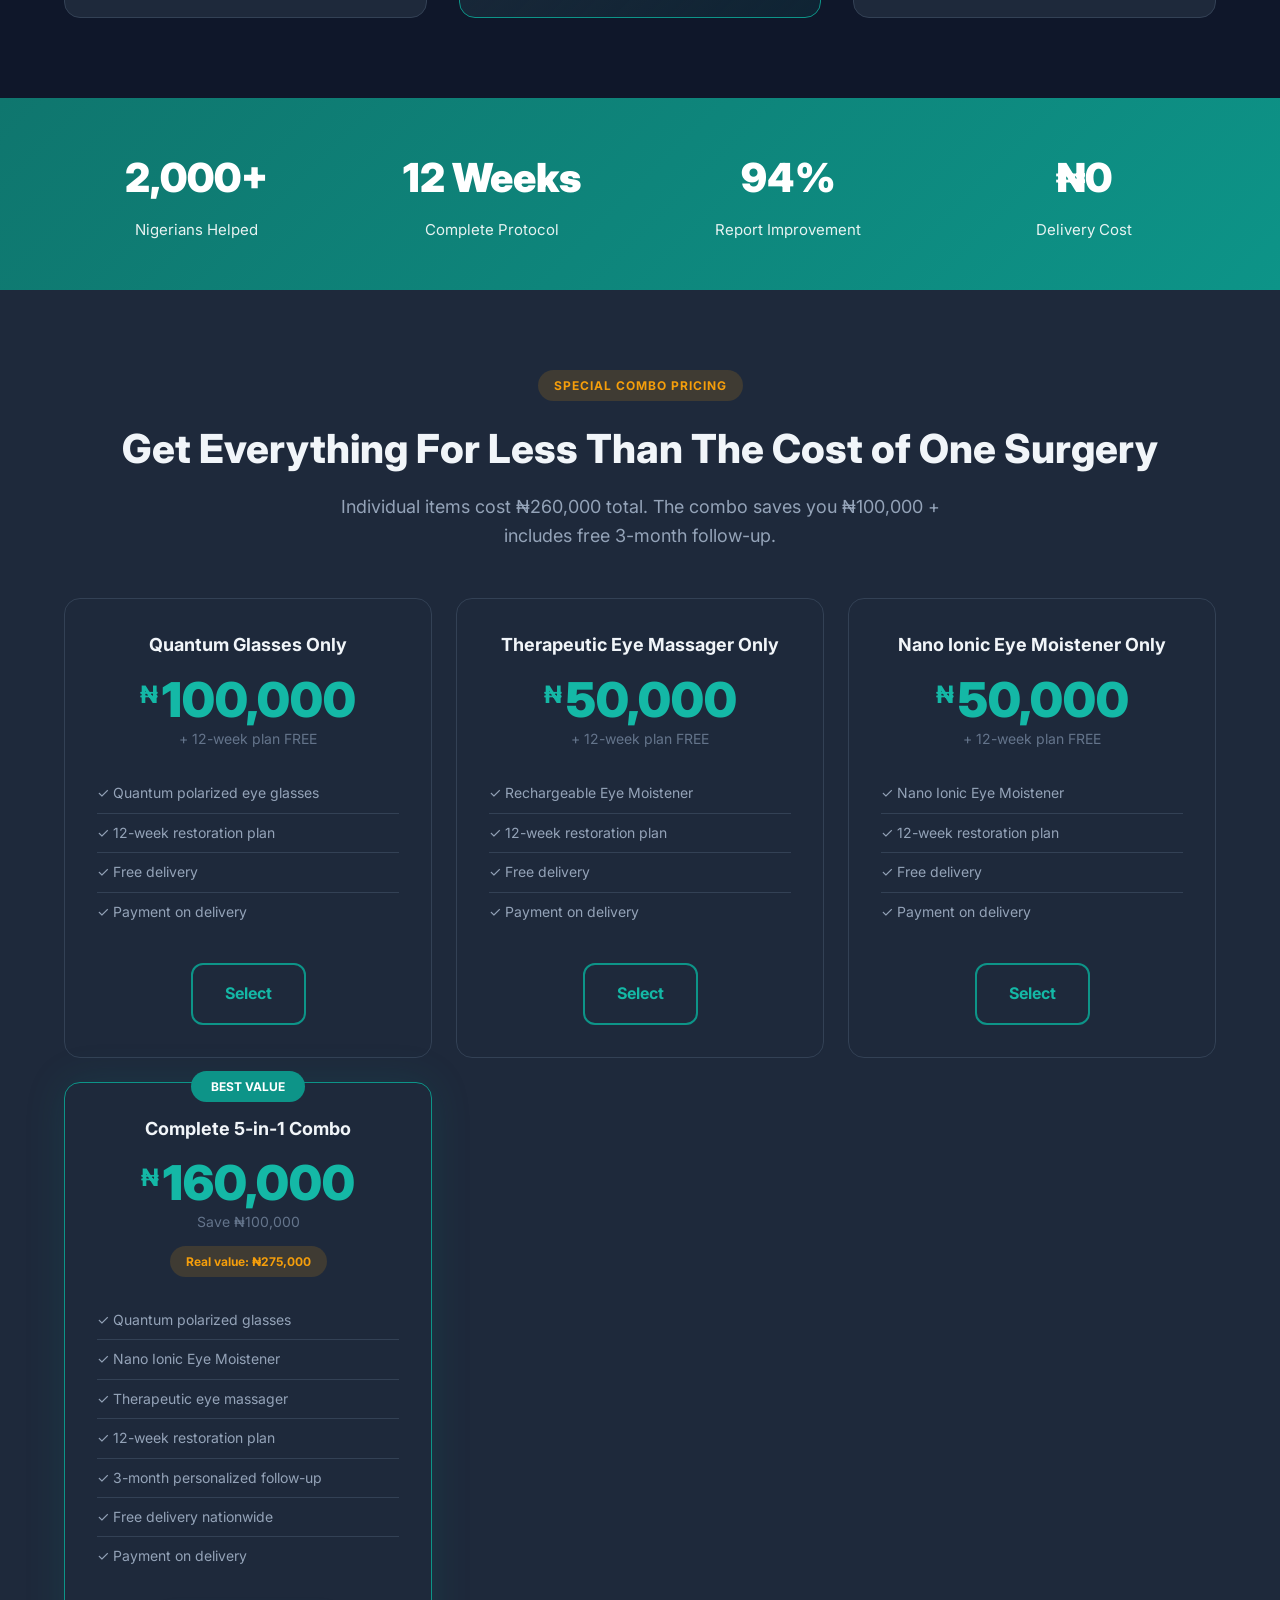
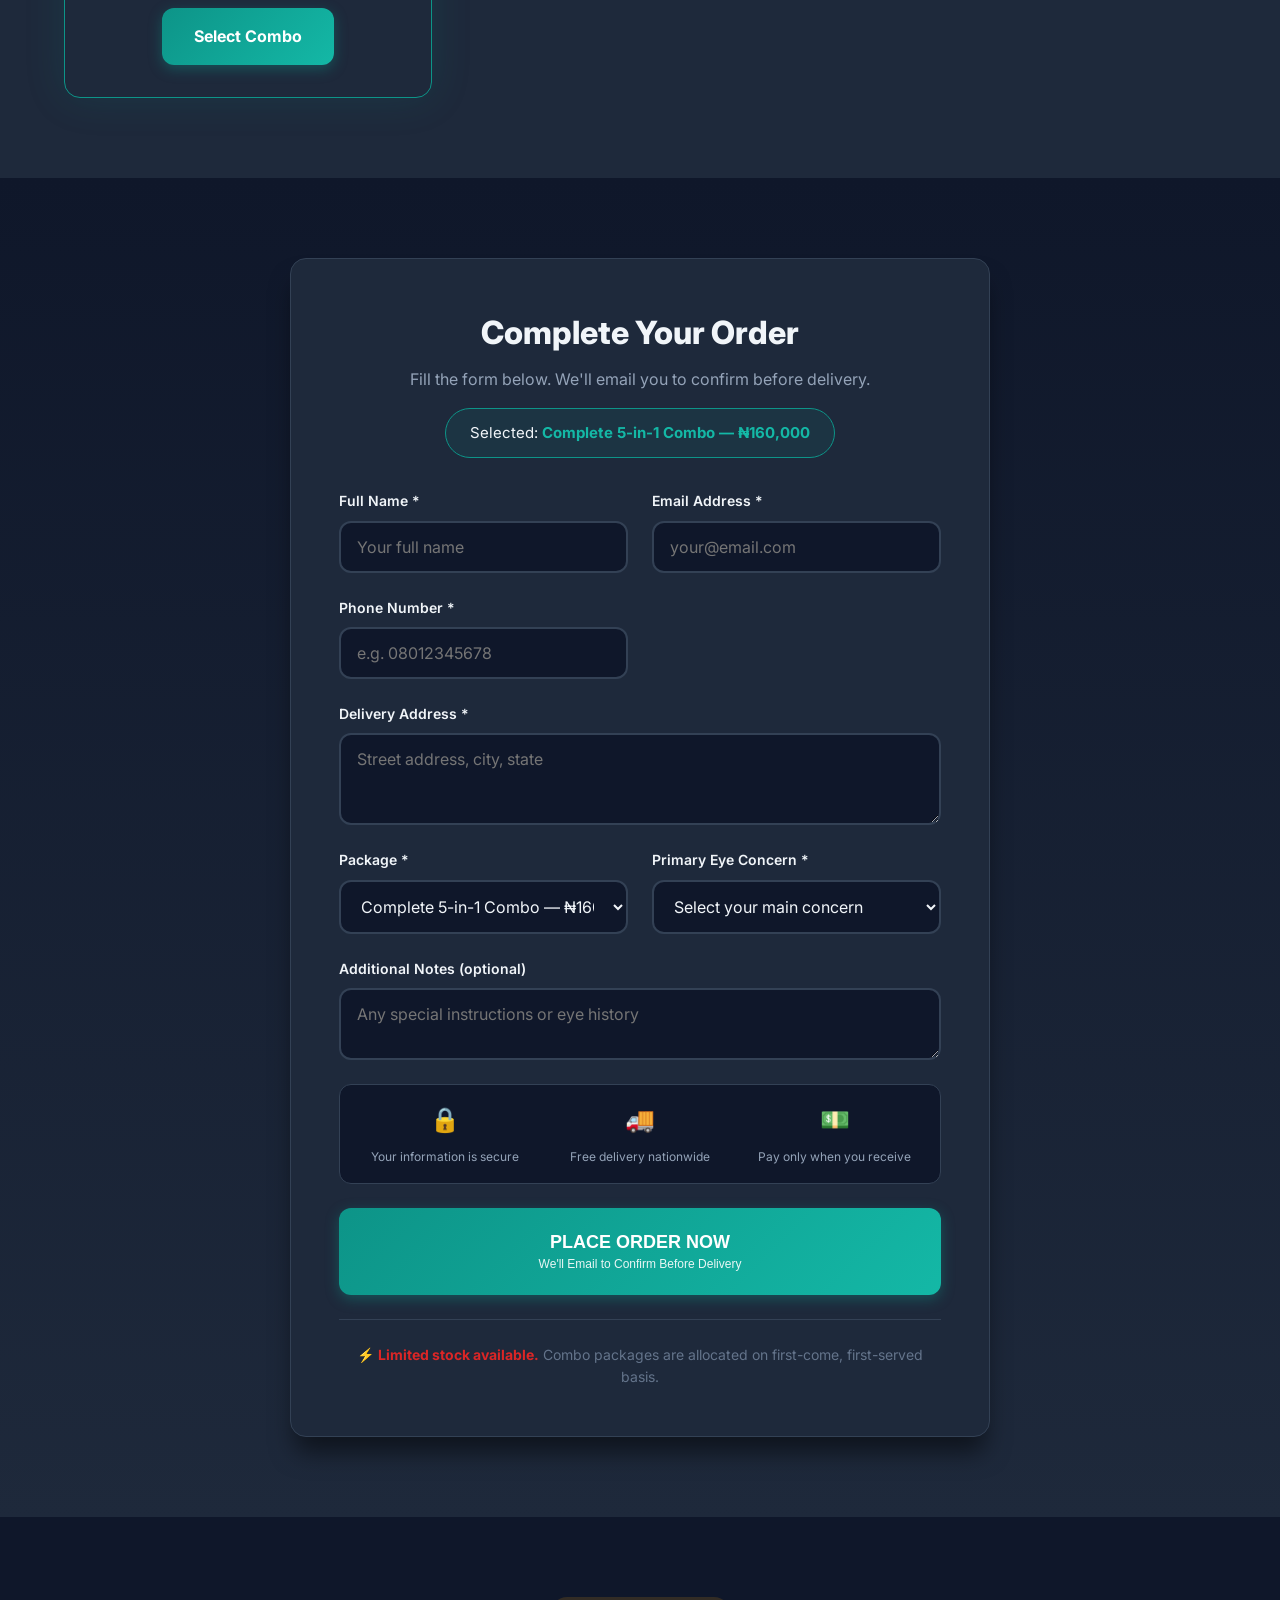
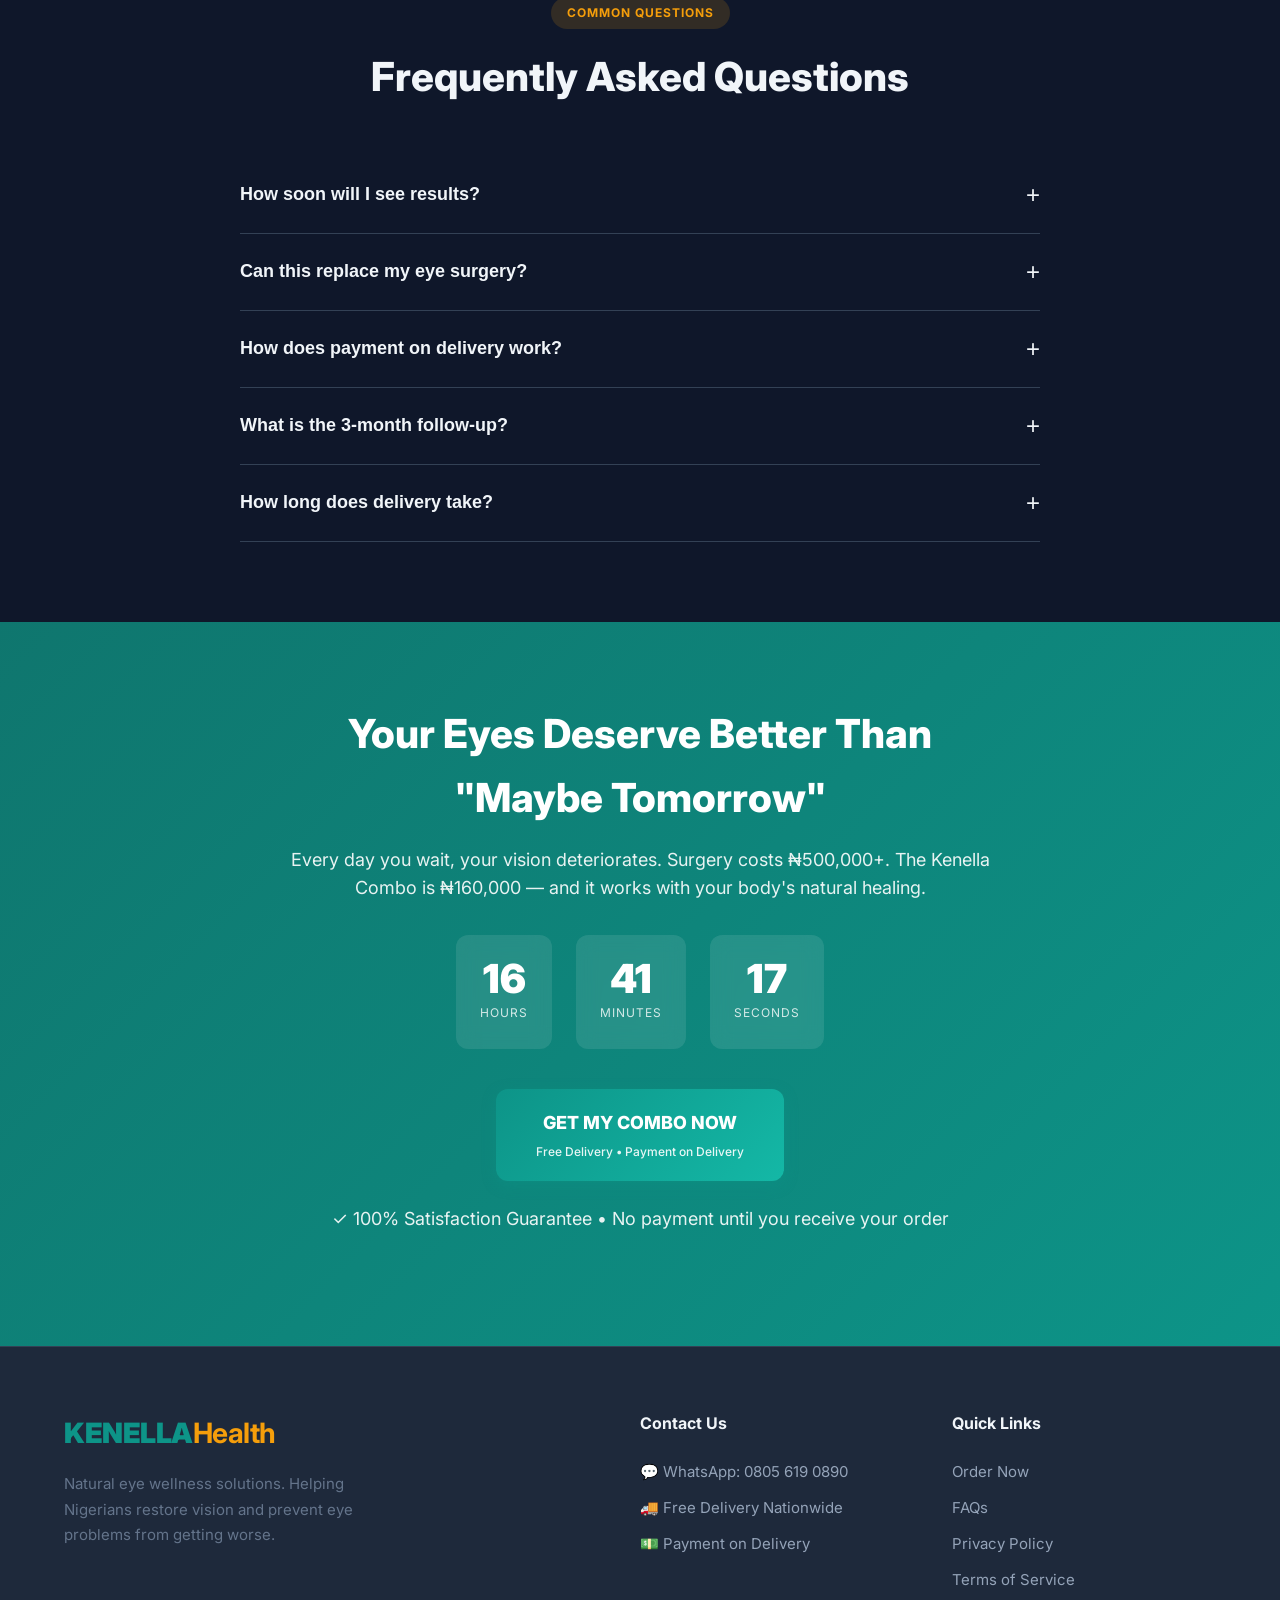
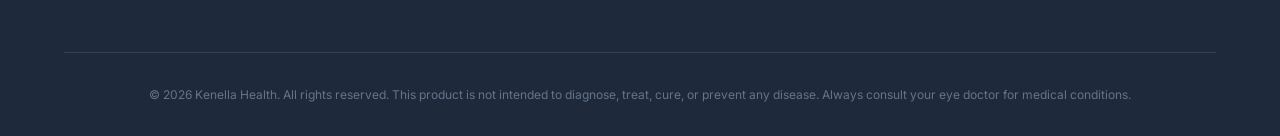
==== commit 2823b0d8: "Update index.html" ====
--- a/index.html
+++ b/index.html
@@ -801,7 +801,7 @@
     <a href="https://wa.me/2349074374708?text=Hi%20Kenella%2C%20I%20want%20to%20know%20more%20about%20the%20eye%20combo" 
     class="whatsapp-float" target="_blank" title="Chat on WhatsApp">
         <span>💬</span>
-         Send us a Message
+      
     </a>
     <script src="main.js"></script>
 </body>
